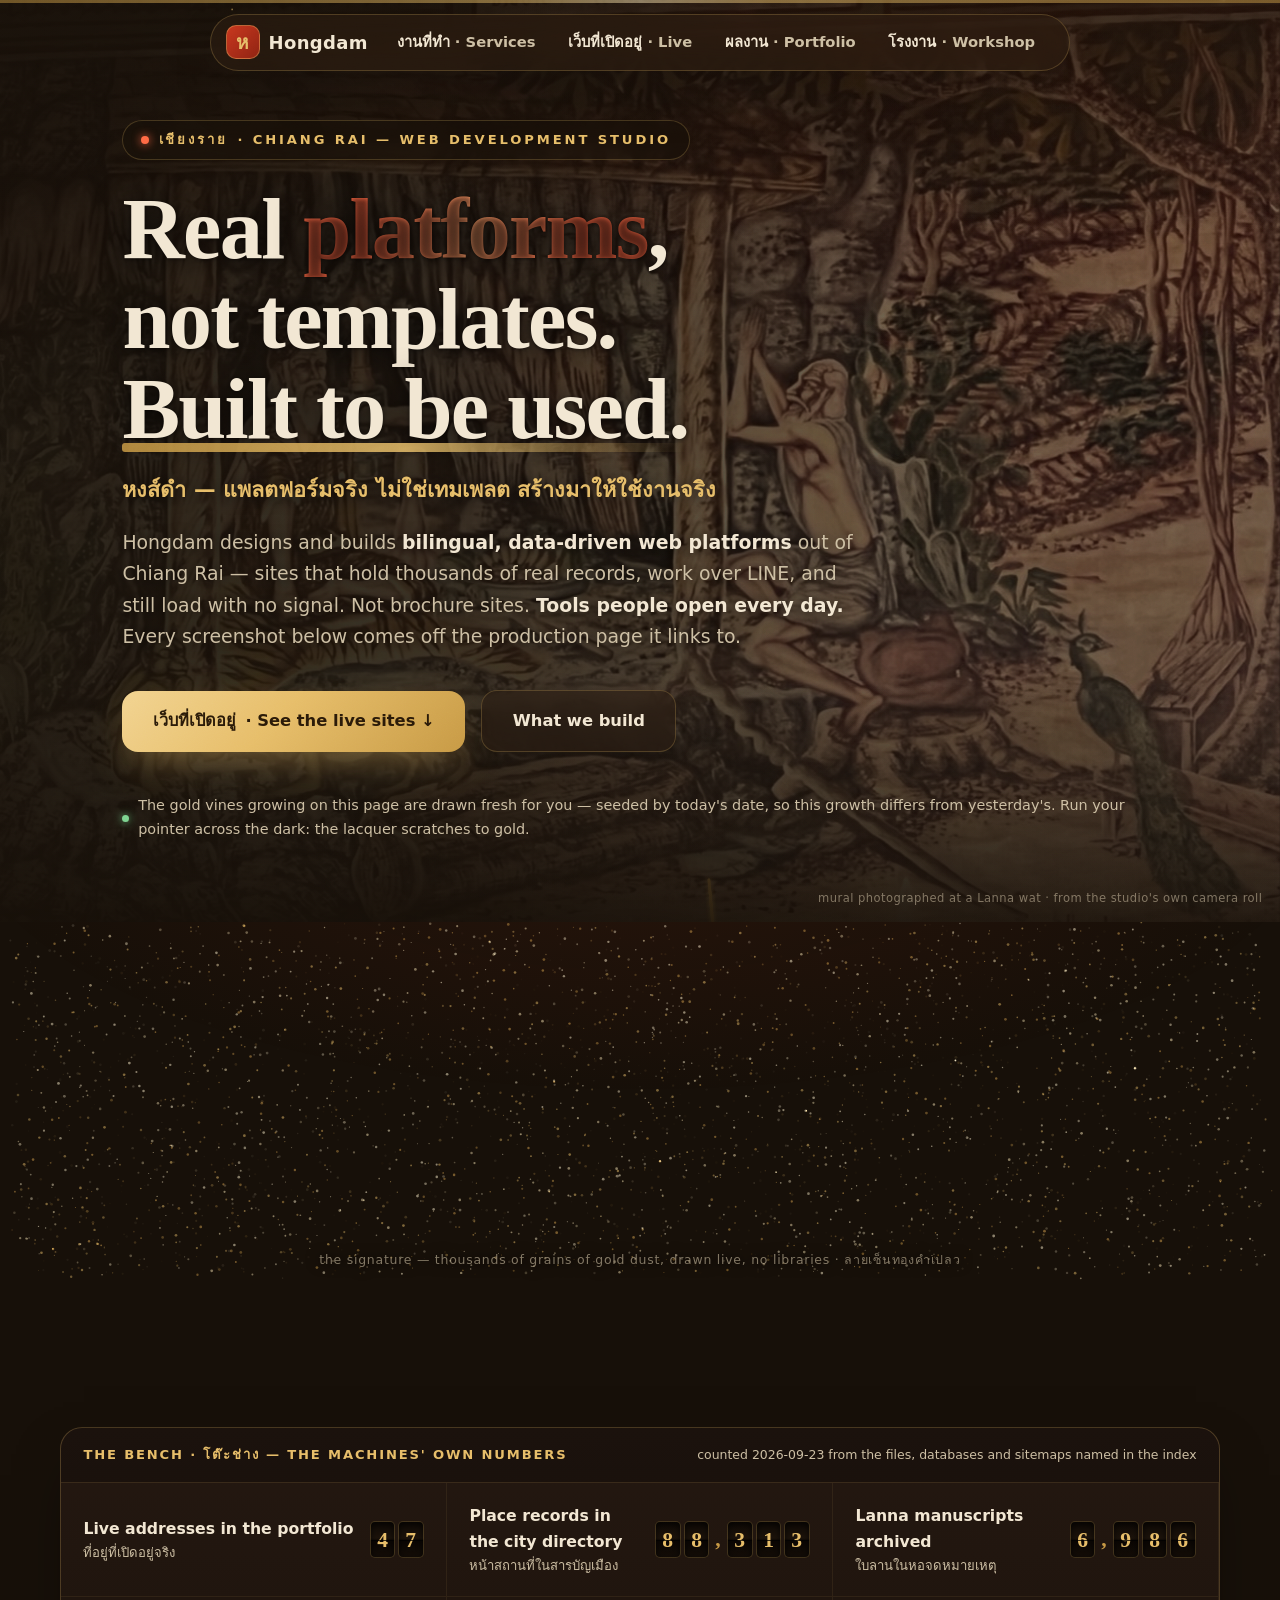
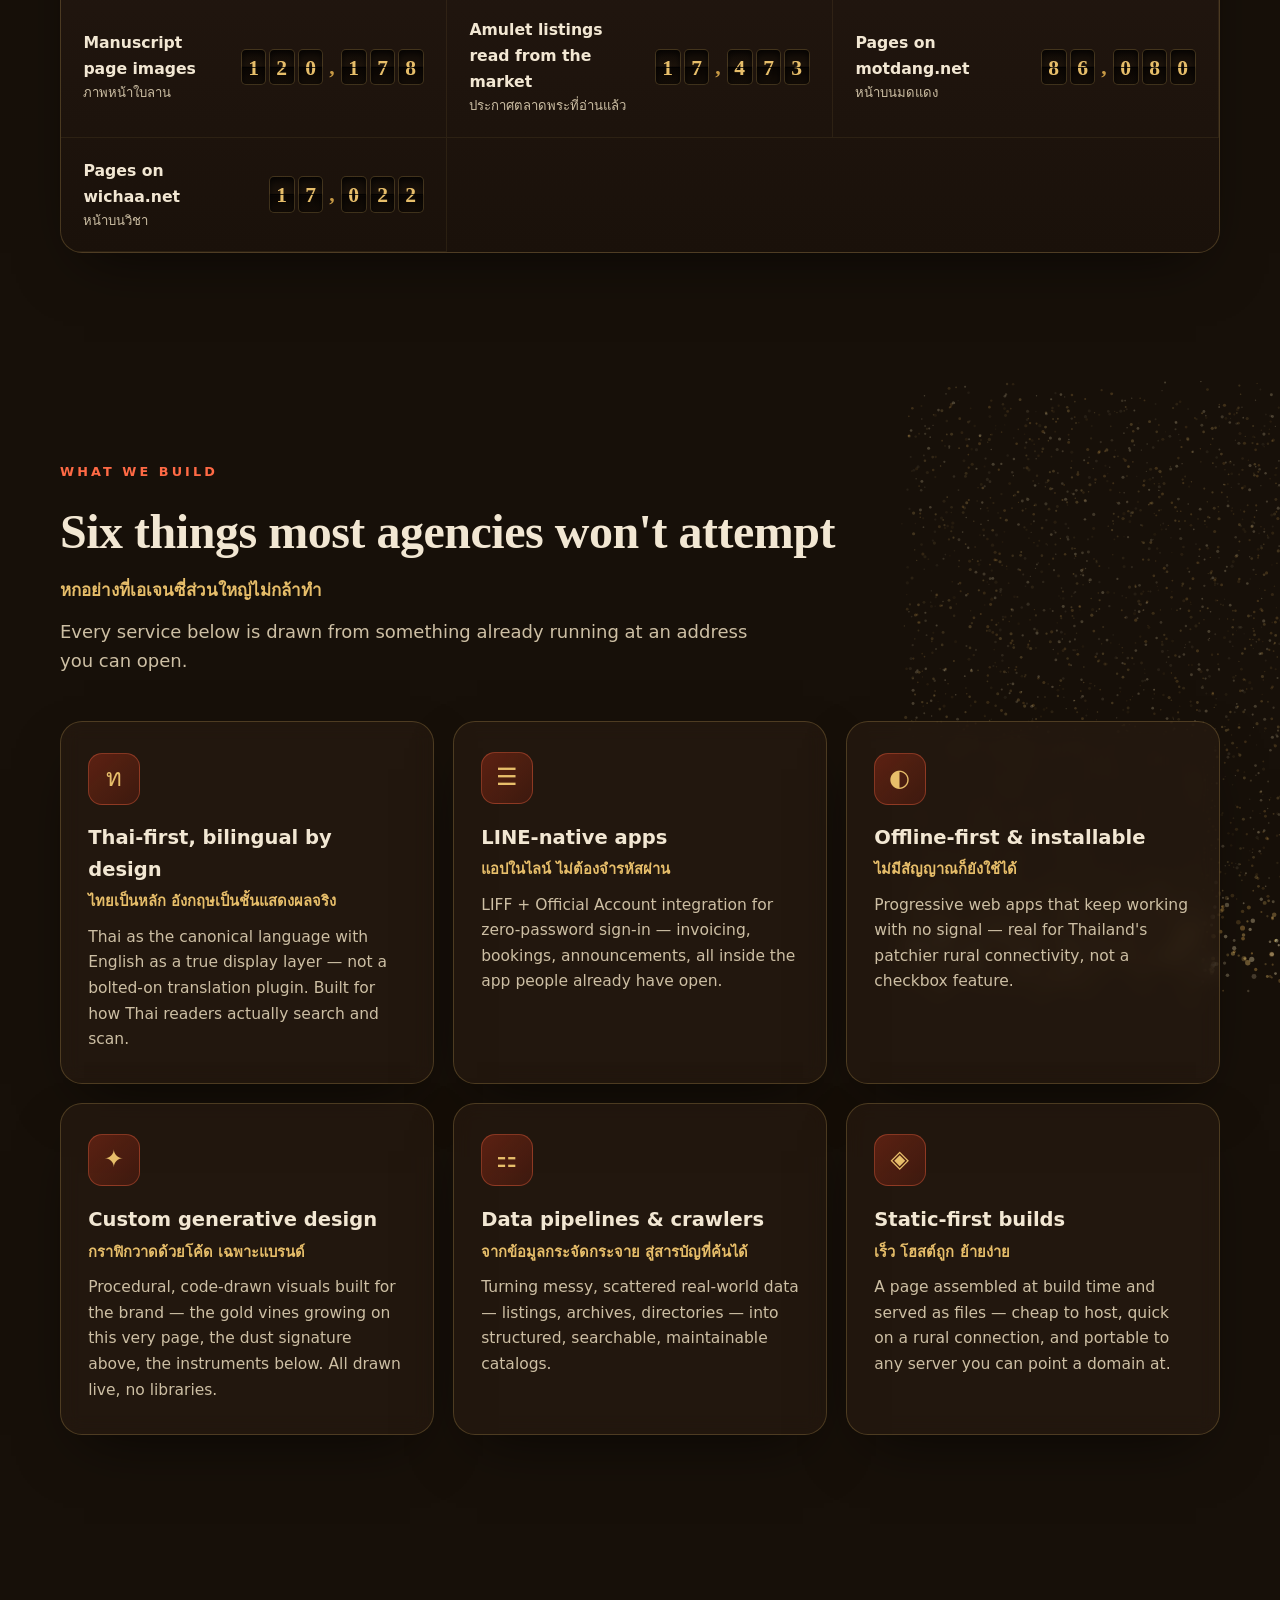
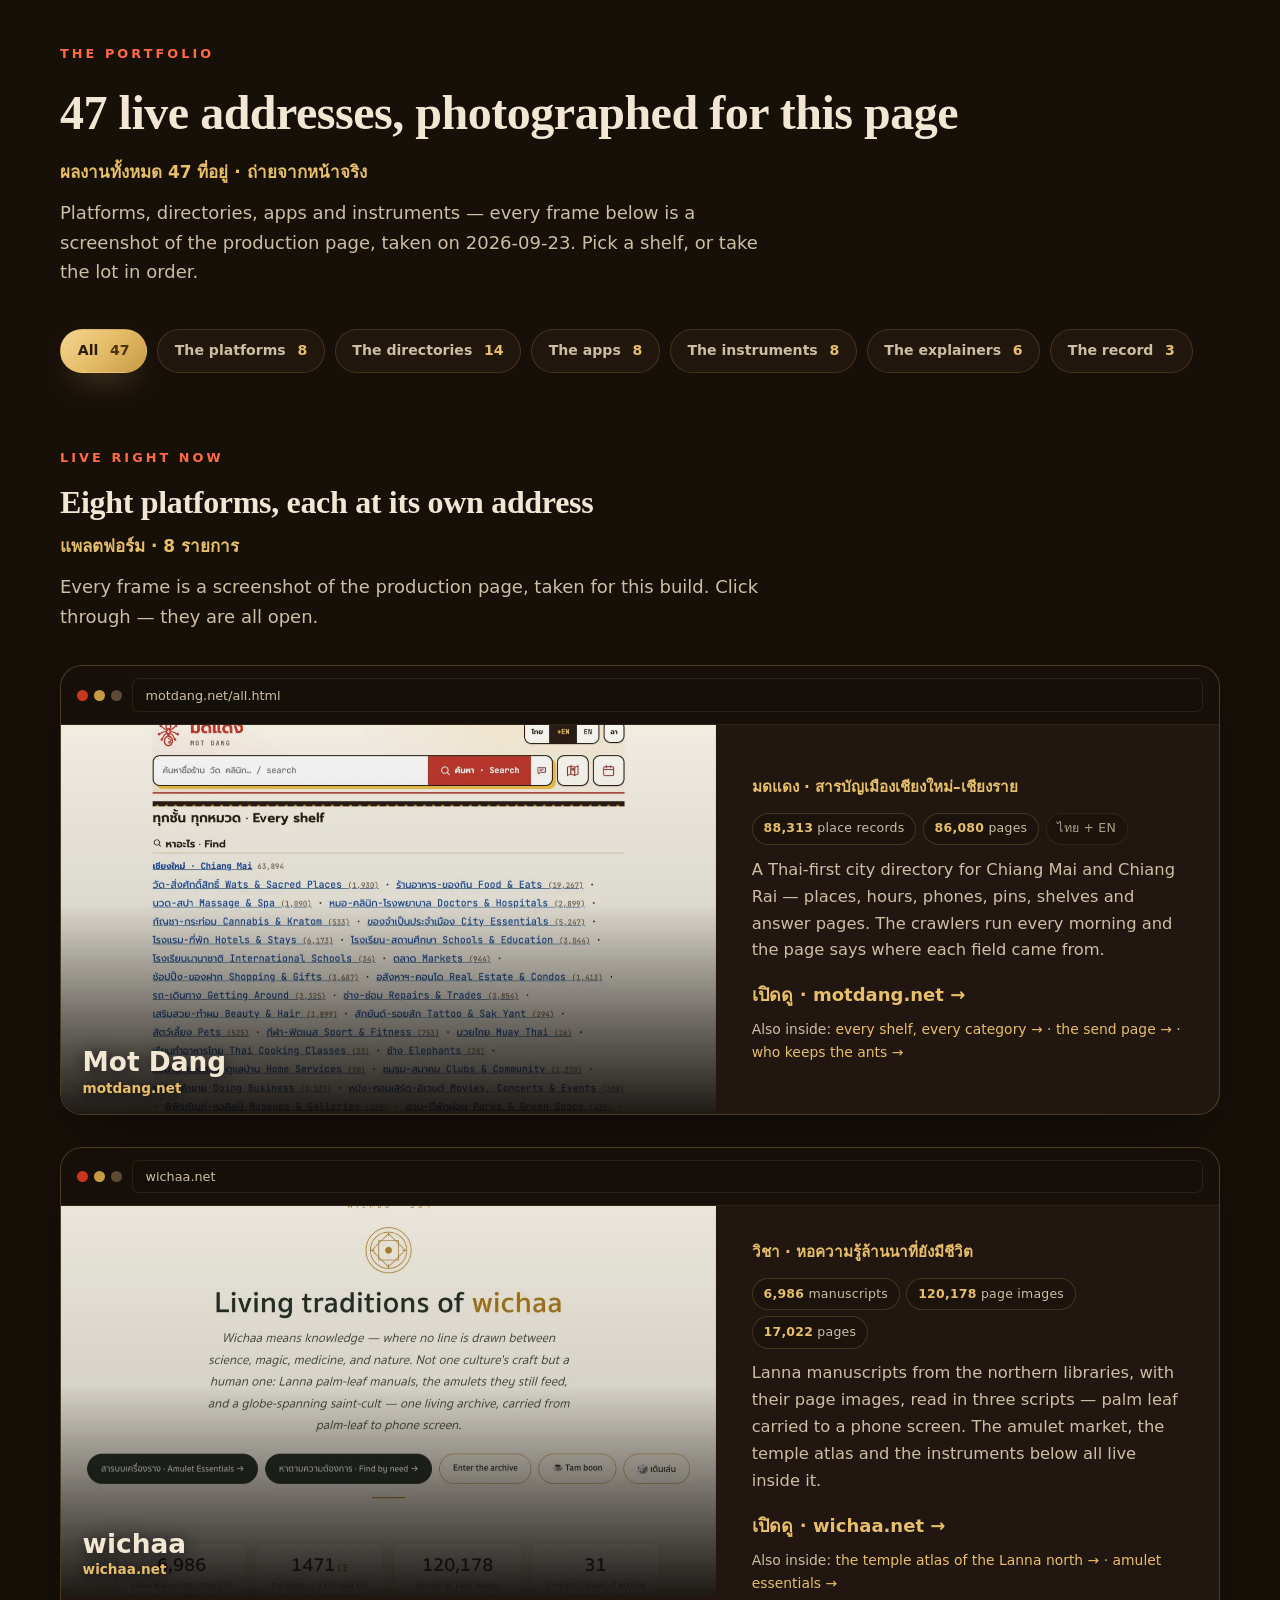
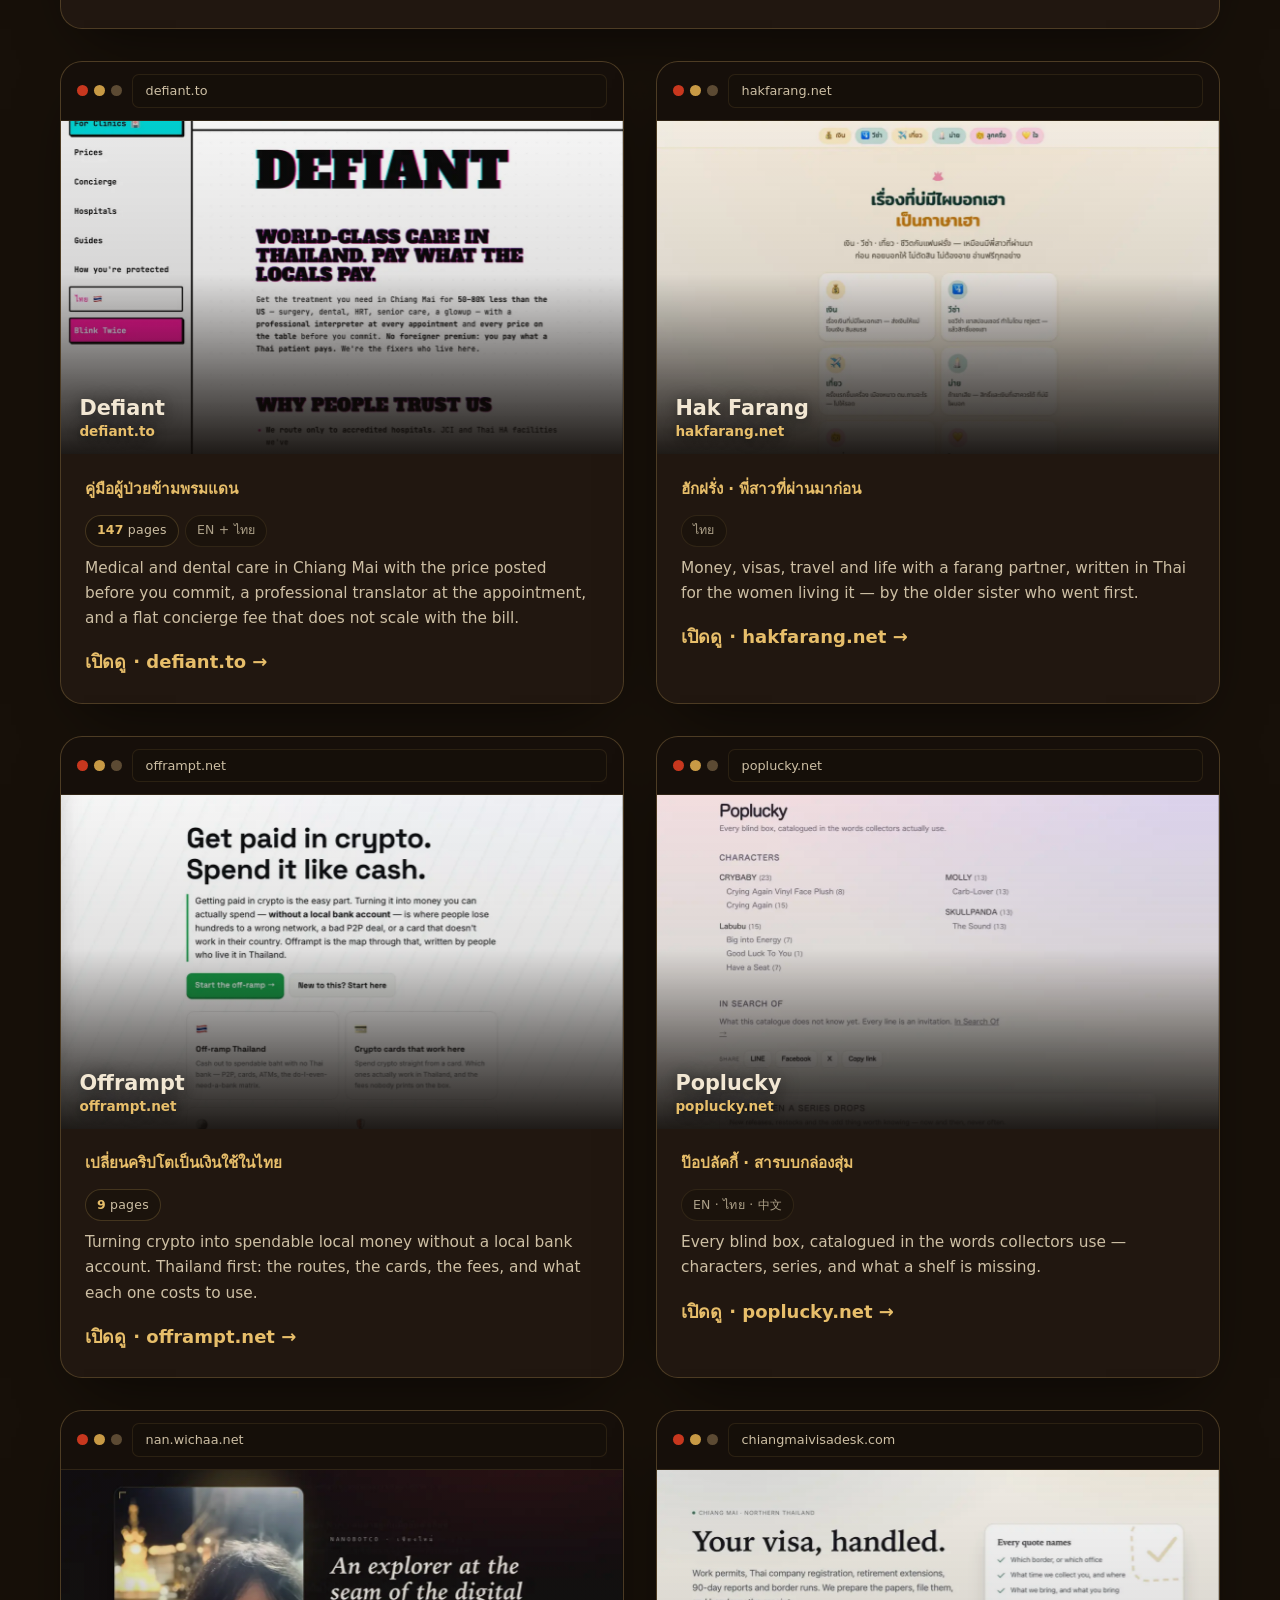
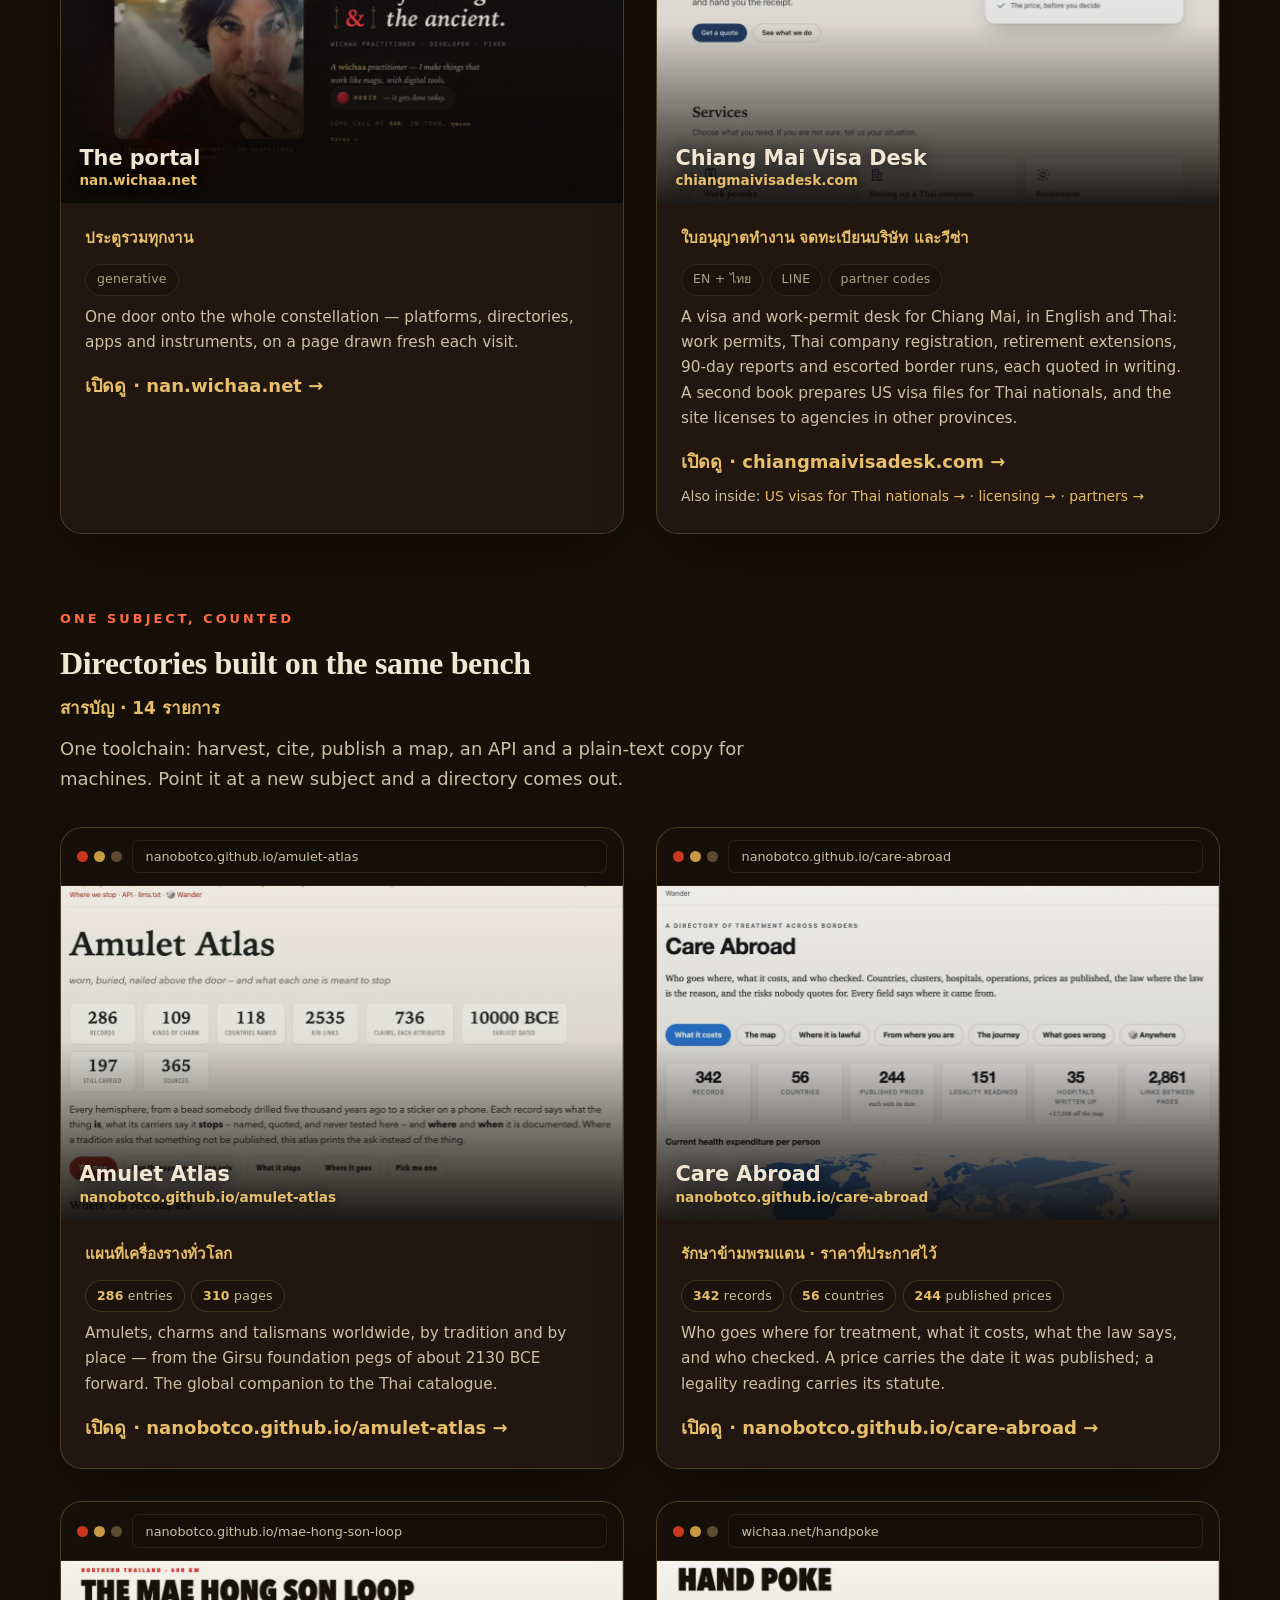
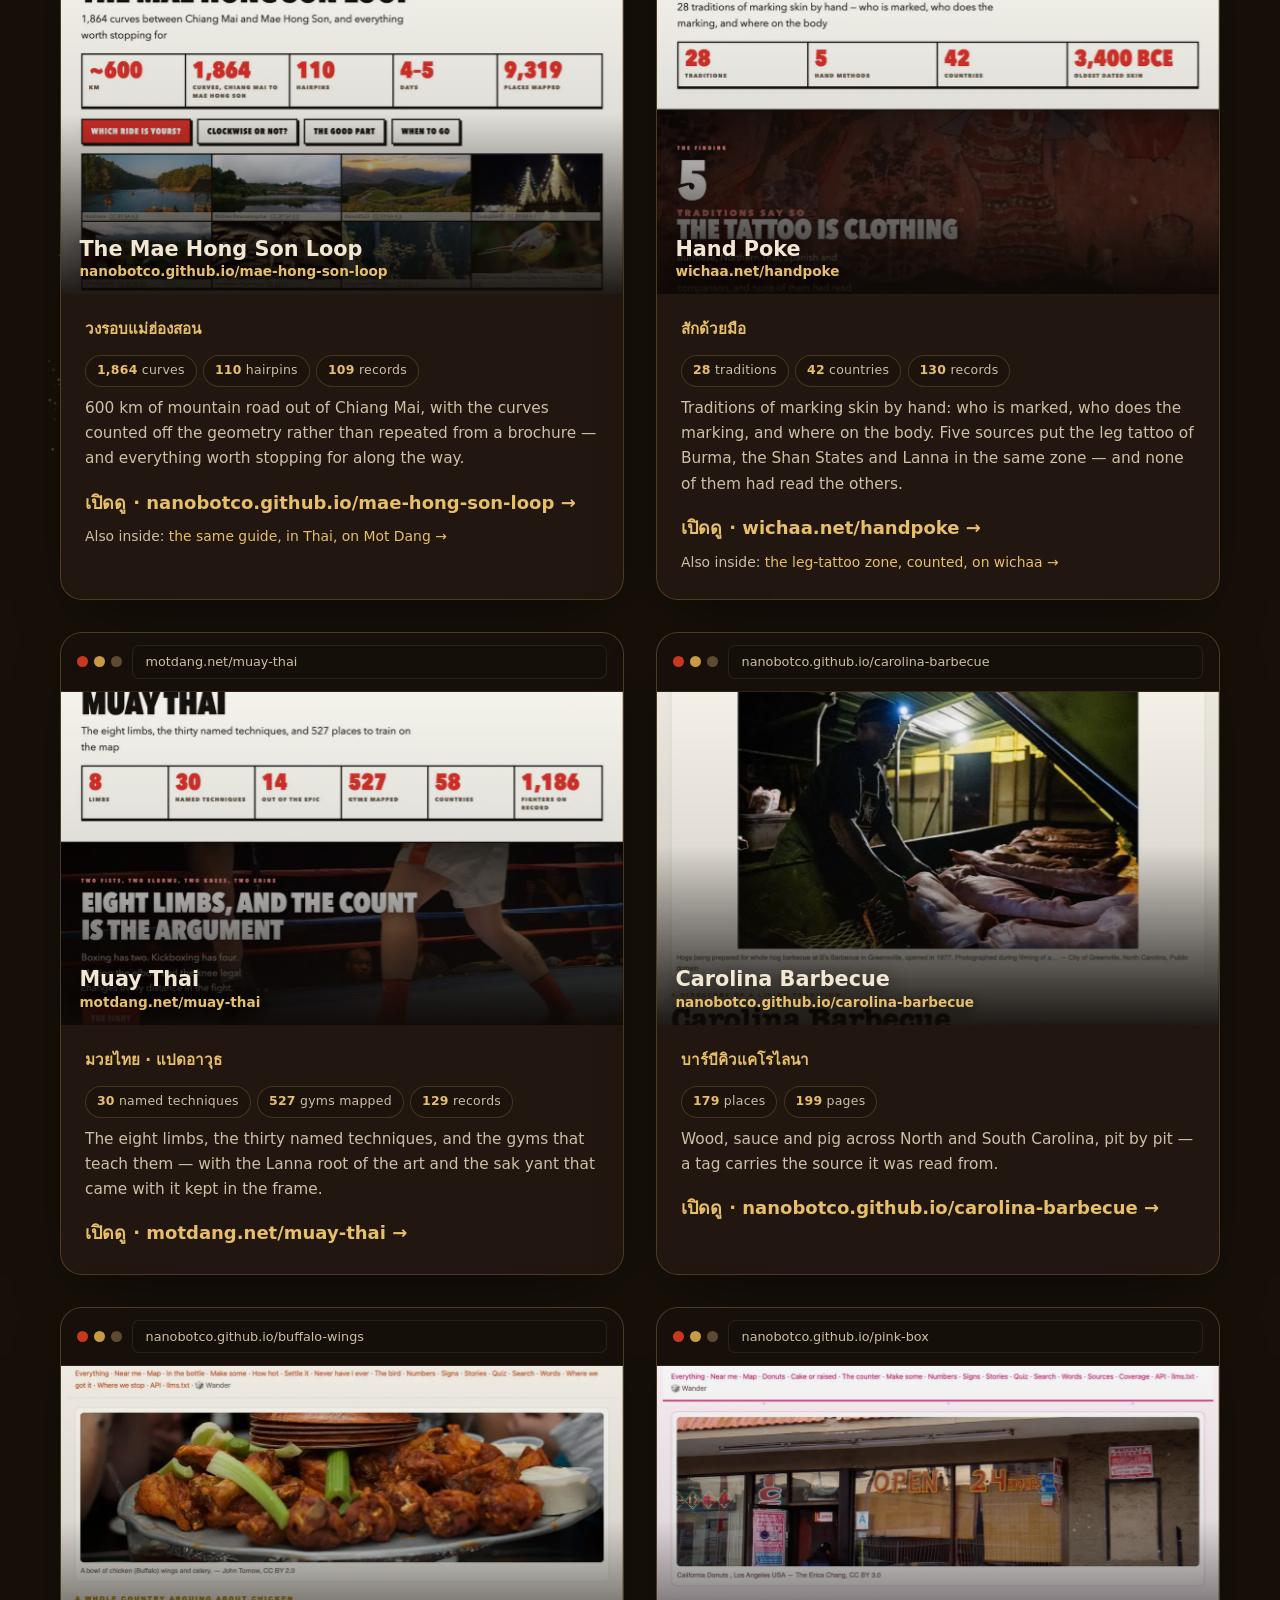
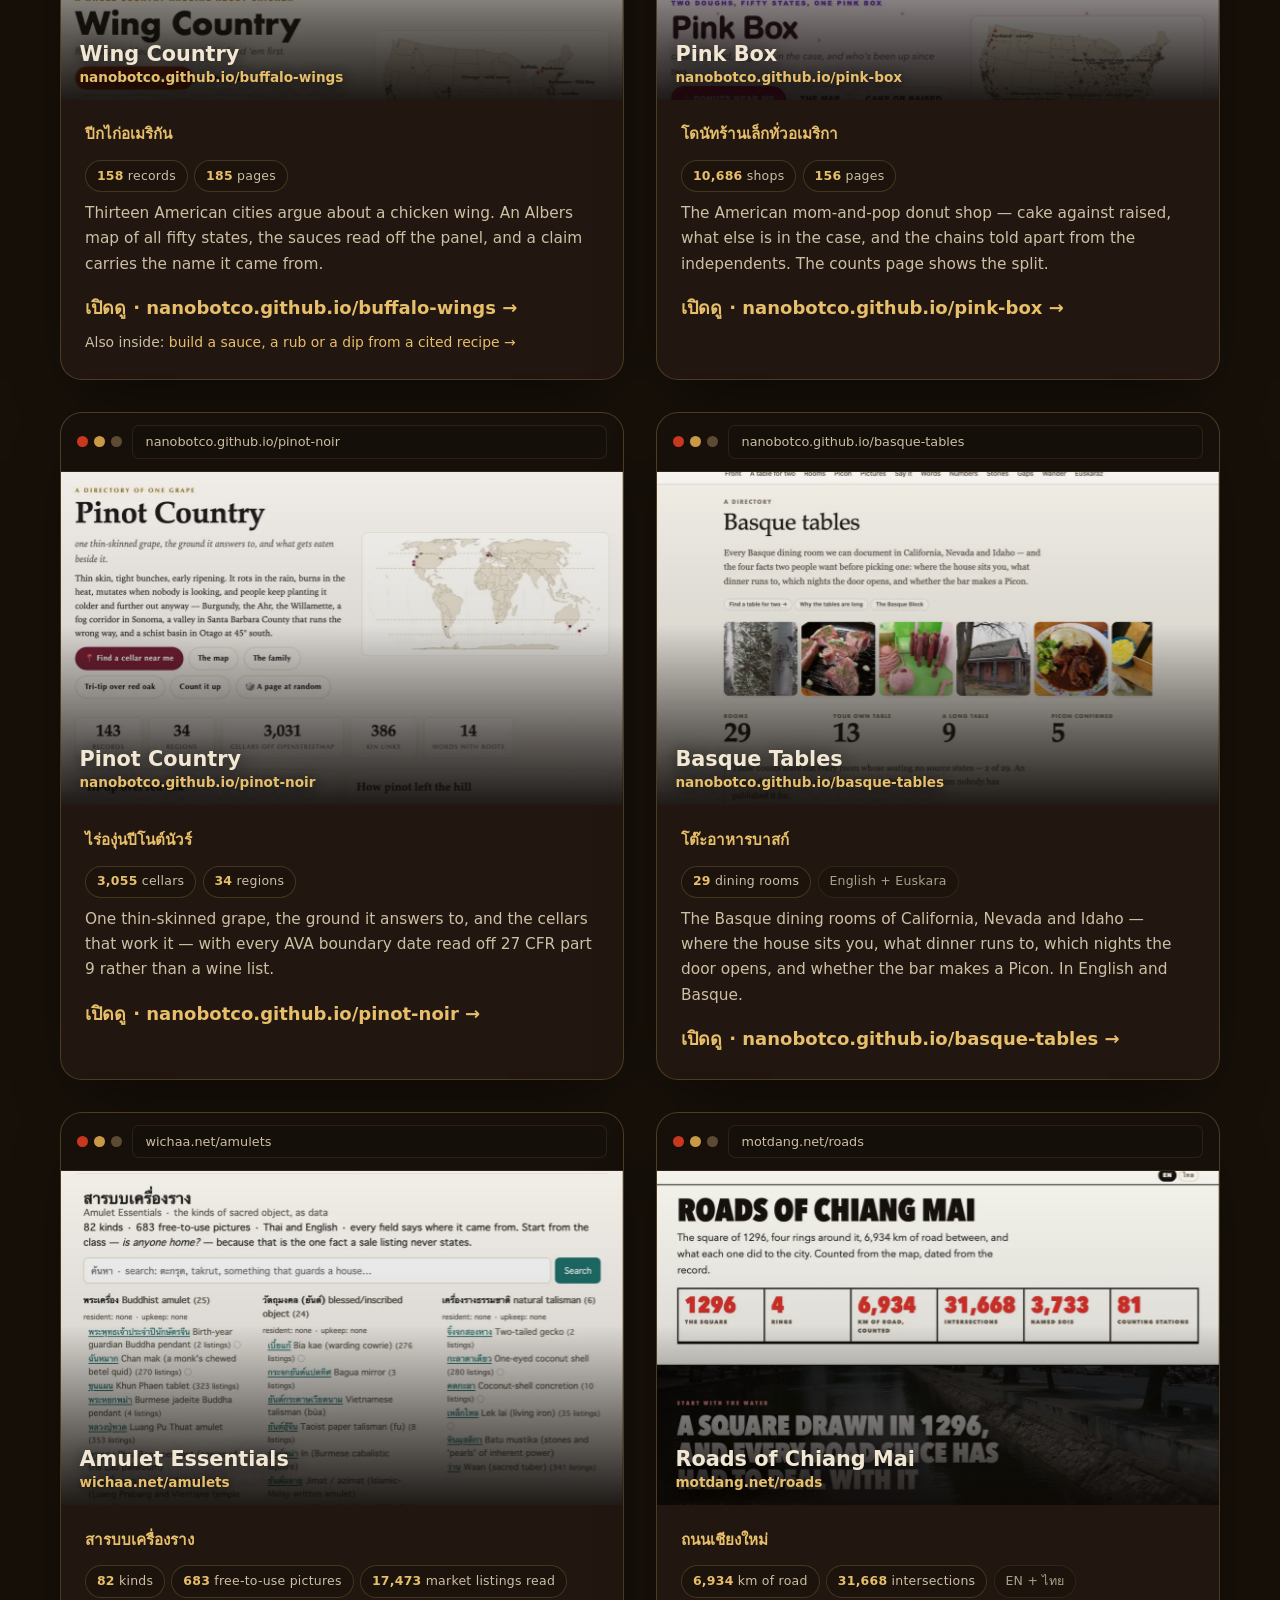
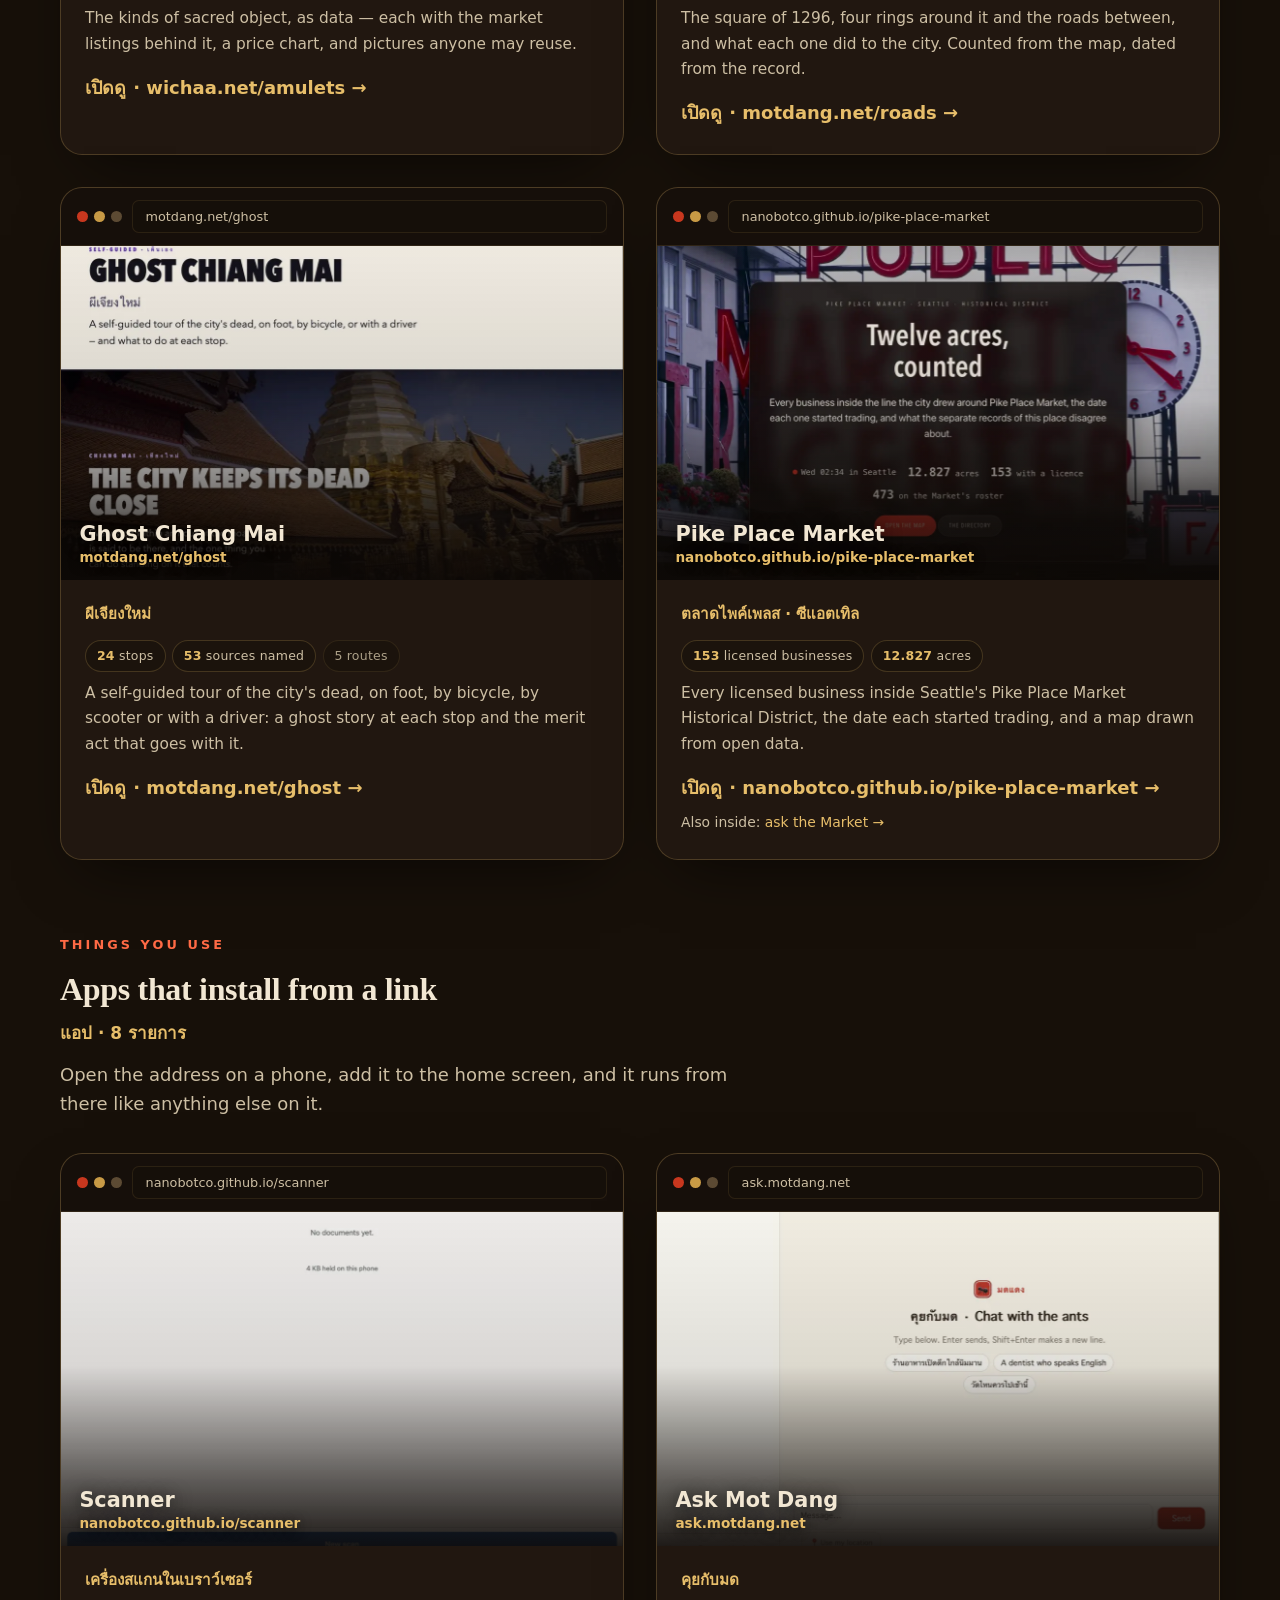
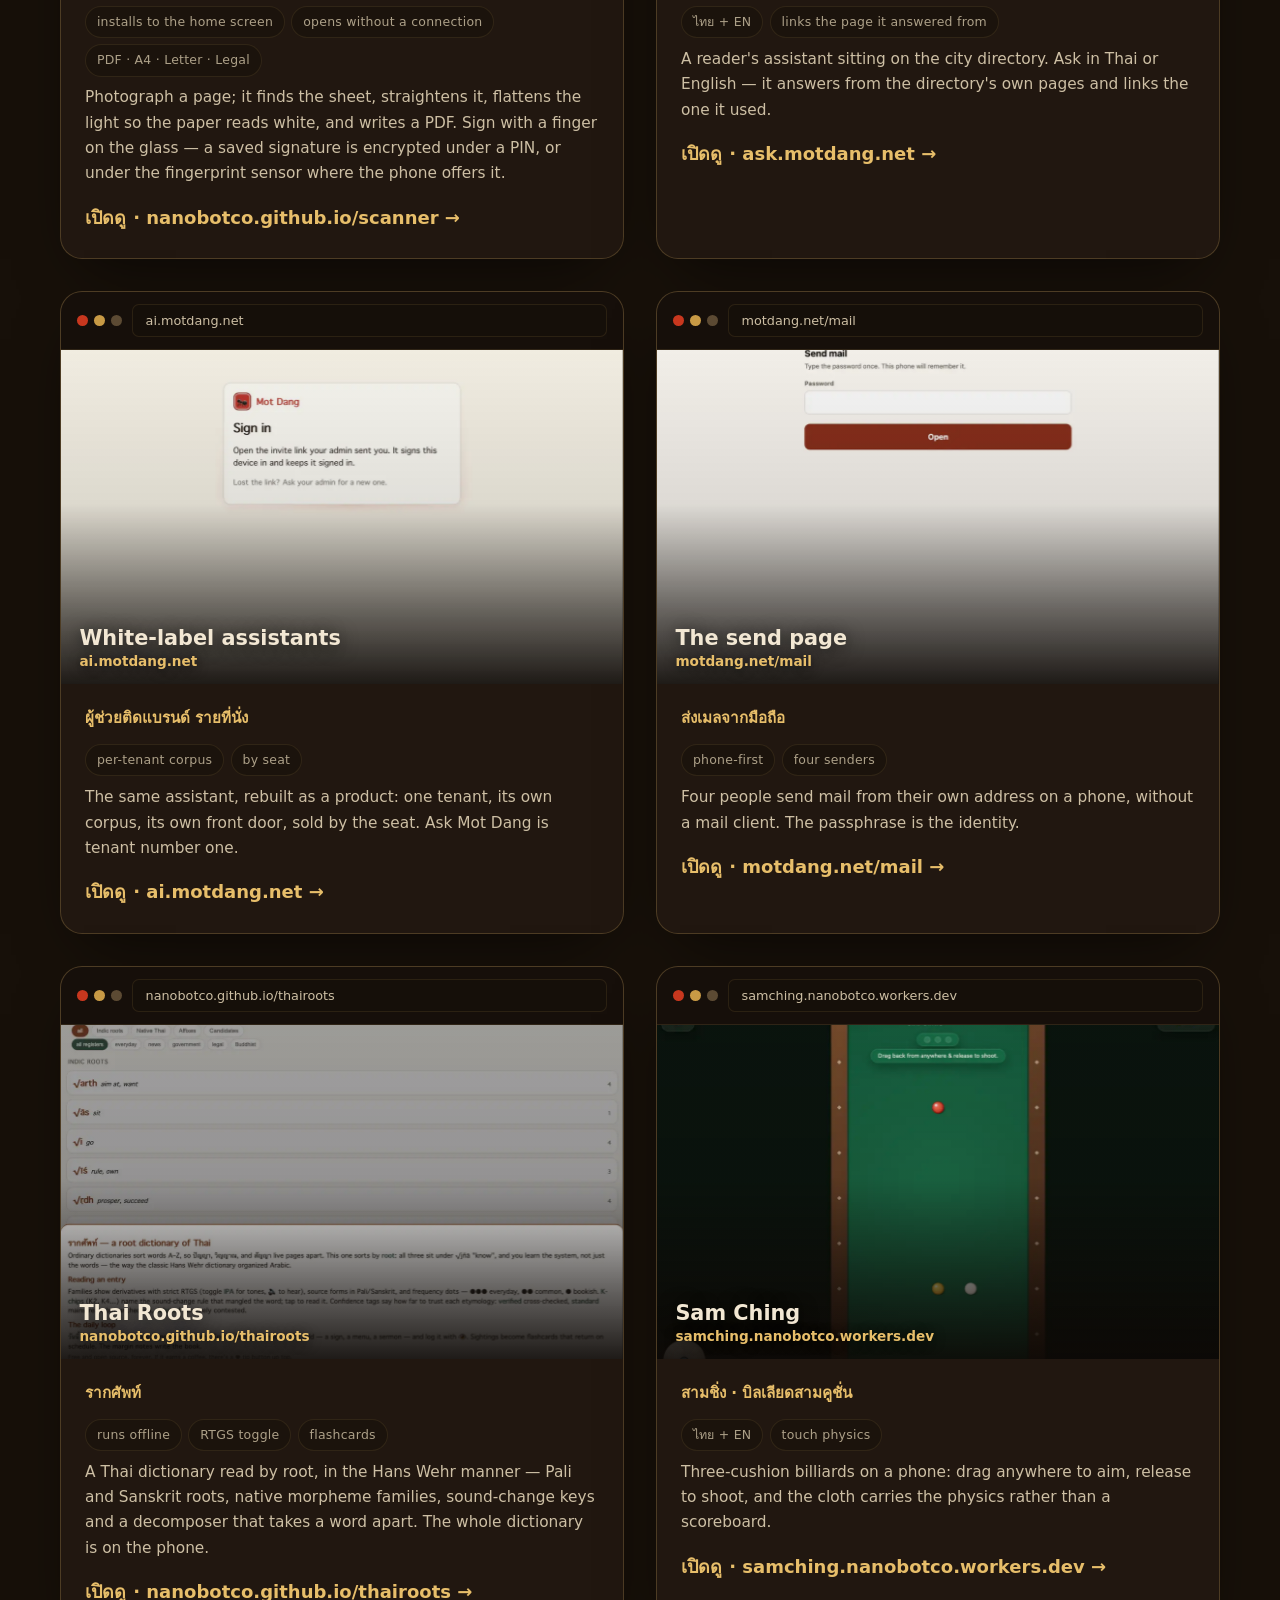
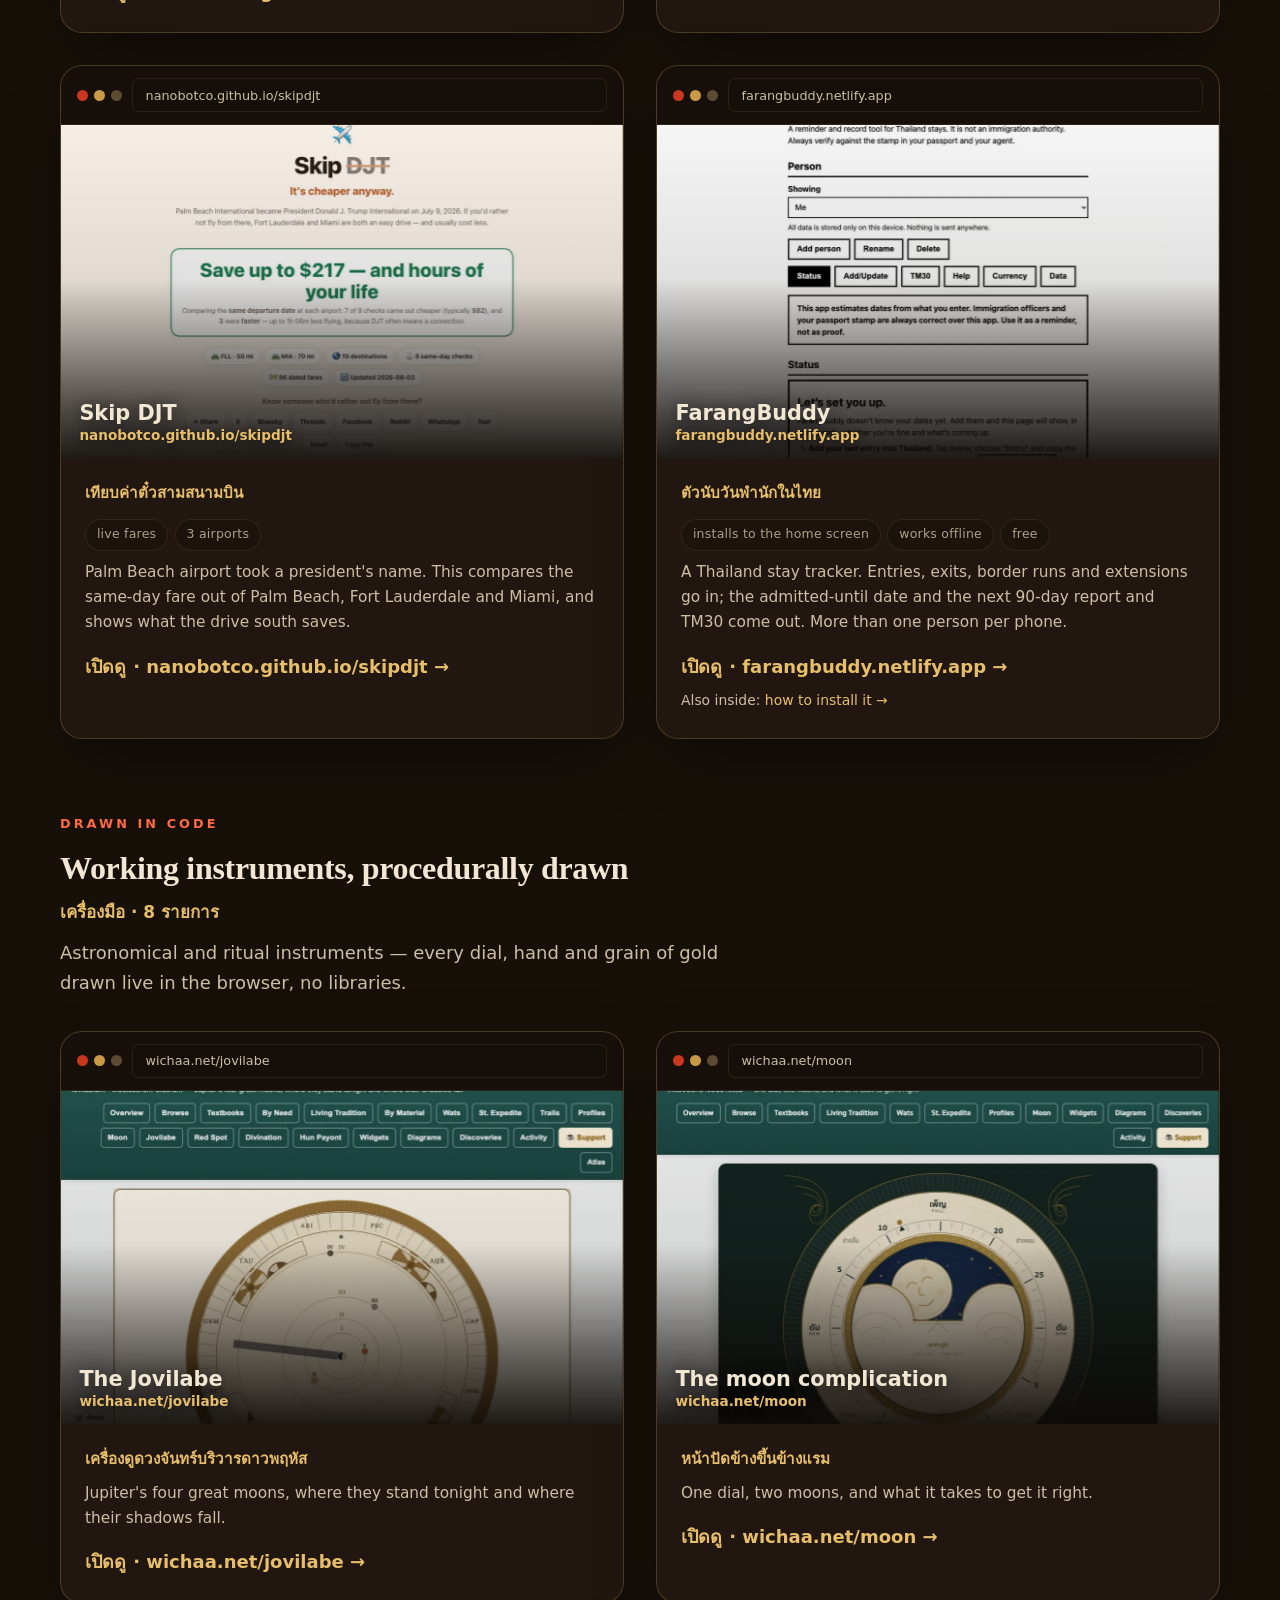
==== docs/index.html @ e0140e08 "Weekly traffic crawler above the footer Co-Authored-By: Claude Opus 5.5 <noreply@anthropic.com>" ====
<!DOCTYPE html>
<html lang="en" class="no-js notranslate" translate="no">
<head>
<meta charset="utf-8">
<meta name="viewport" content="width=device-width, initial-scale=1">
<title>Hongdam หงส์ดำ — เว็บดีไซน์เชียงราย · Web Development, Chiang Rai</title>
<meta name="description" content="Hongdam หงส์ดำ builds bilingual, LINE-native, data-driven web platforms from offices overlooking the Chiang Rai clocktower. สตูดิโอพัฒนาเว็บสองภาษา เชียงราย — แพลตฟอร์มจริง ไม่ใช่เทมเพลต">
<link rel="icon" href="assets/favicon.svg" type="image/svg+xml">
<link rel="canonical" href="https://hongdam.net/">
<meta property="og:title" content="Hongdam หงส์ดำ — Web Development, Chiang Rai">
<meta property="og:description" content="Real platforms, not templates. Bilingual, LINE-native, data-driven — from Hongdam หงส์ดำ, the black swan of Chiang Rai.">
<meta property="og:url" content="https://hongdam.net/">
<meta property="og:type" content="website">
<meta property="og:image" content="https://hongdam.net/assets/card.jpg">
<meta property="og:image:width" content="1200">
<meta property="og:image:height" content="630">
<meta name="twitter:card" content="summary_large_image">
<meta name="theme-color" content="#171009">
<meta name="color-scheme" content="dark">
<style>
/* ============ หงส์ดำ · the black swan · v6 ============
   Lanna lacquerware: lacquer black, vermillion ชาด, gold leaf, cream.
   v6: growing-gold fractal lai kham · scratch-the-lacquer · gold-dust
   signature · split-flap bench · full-bleed mural from Nan's own camera. */
:root{
  --lacquer:#171009;
  --lacquer-2:#211710;
  --lacquer-3:#2c1e13;
  --cream:#f2e7d3;
  --cream-dim:#cdbfa4;
  --gold:#e7be6a;
  --gold-deep:#c89a45;
  --verm:#ff6a45;
  --verm-deep:#c8371e;
  --glass:rgba(44,30,19,.55);
  --glass-edge:rgba(231,190,106,.22);
  --shadow:0 24px 60px -24px rgba(0,0,0,.65);
  --r-lg:22px; --r-md:16px; --r-sm:10px;
  --ease-spring:cubic-bezier(.3,1.1,.4,1);
  --ease-out:cubic-bezier(.22,.61,.36,1);
}
*{margin:0;padding:0;box-sizing:border-box}
html{scroll-behavior:smooth}
@media(prefers-reduced-motion:reduce){html{scroll-behavior:auto}}
body{
  background:var(--lacquer);
  color:var(--cream);
  font-family:"Avenir Next","Segoe UI",system-ui,-apple-system,"Thonburi","Noto Sans Thai",sans-serif;
  font-size:18px;line-height:1.65;
  overflow-x:hidden;
  -webkit-font-smoothing:antialiased;
}
::selection{background:var(--verm-deep);color:var(--cream)}
a{color:var(--gold);text-decoration:none}
a:hover{color:var(--verm)}
:focus-visible{outline:3px solid var(--gold);outline-offset:3px;border-radius:4px}

.gilt{position:fixed;top:0;left:0;right:0;height:3px;z-index:60;
  background:linear-gradient(90deg,var(--gold-deep),var(--gold) 40%,#f6e3b4 50%,var(--gold) 60%,var(--gold-deep));opacity:.5}
.progress{position:fixed;top:0;left:0;height:3px;width:0;z-index:61;
  background:linear-gradient(90deg,var(--verm-deep),var(--verm));box-shadow:0 0 12px rgba(255,106,69,.7)}
#dustfield{position:fixed;inset:0;z-index:45;pointer-events:none}
.grain{position:fixed;inset:0;z-index:55;pointer-events:none;opacity:.05;mix-blend-mode:overlay;
  background-image:url("data:image/svg+xml,%3Csvg xmlns='http://www.w3.org/2000/svg' width='240' height='240'%3E%3Cfilter id='n'%3E%3CfeTurbulence type='fractalNoise' baseFrequency='0.9' numOctaves='2'/%3E%3C/filter%3E%3Crect width='240' height='240' filter='url(%23n)'/%3E%3C/svg%3E")}
.skip{position:absolute;left:-9999px;top:0;background:var(--gold);color:var(--lacquer);
  padding:.7em 1.2em;z-index:100;font-weight:700;border-radius:0 0 var(--r-sm) 0}
.skip:focus{left:0}

/* ============ nav ============ */
nav{
  position:fixed;top:14px;left:50%;transform:translateX(-50%);z-index:50;
  display:flex;align-items:center;gap:.35rem;
  padding:.5rem .75rem;border-radius:999px;
  background:var(--glass);border:1px solid var(--glass-edge);
  backdrop-filter:blur(14px) saturate(1.3);-webkit-backdrop-filter:blur(14px) saturate(1.3);
  box-shadow:var(--shadow);
  max-width:min(94vw,860px);white-space:nowrap;overflow-x:auto;scrollbar-width:none}
nav::-webkit-scrollbar{display:none}
.nav-mark{display:flex;align-items:center;gap:.55rem;padding:.15rem .6rem .15rem .2rem;font-weight:800;letter-spacing:.02em}
.nav-mark .seal{width:34px;height:34px;border-radius:10px;flex:none;
  background:linear-gradient(135deg,var(--verm-deep),#8f2312);
  display:grid;place-items:center;color:var(--gold);font-size:19px;
  border:1px solid rgba(231,190,106,.4)}
nav a.link{padding:.45rem .85rem;border-radius:999px;color:var(--cream-dim);font-size:.92rem;font-weight:600;
  transition:color .35s,background .35s}
nav a.link:hover{color:var(--gold);background:rgba(231,190,106,.08)}
nav a.link b{color:var(--cream);font-weight:600}

/* ============ hero ============ */
.hero{position:relative;min-height:100svh;display:grid;place-items:center;
  background:linear-gradient(175deg,#1c120a 0%,var(--lacquer) 60%,var(--lacquer) 100%)}
.hero-photo{position:absolute;inset:0;z-index:0;pointer-events:none;overflow:hidden}
.hero-photo img{position:absolute;left:0;top:-12%;width:100%;height:124%;
  object-fit:cover;object-position:50% 72%;
  opacity:.62;filter:sepia(.3) saturate(1.12) brightness(.72) contrast(1.06);will-change:transform}
/* two independent scrims — tune each without touching the other */
.scrim{position:absolute;inset:0;pointer-events:none;z-index:2}
.scrim-frame{background:            /* edges only: settles the composition, leaves the mural open */
    linear-gradient(0deg,rgba(23,16,9,.86) 0%,transparent 26%,transparent 74%,rgba(23,16,9,.68) 100%),
    radial-gradient(120% 90% at 85% -10%,rgba(200,55,30,.16),transparent 55%)}
.scrim-text{background:             /* readability wash under the text column, fades off to the right */
    linear-gradient(90deg,rgba(23,16,9,.84) 0%,rgba(23,16,9,.62) 38%,rgba(23,16,9,.16) 68%,rgba(23,16,9,.06) 100%)}
@media(max-width:720px){
  .scrim-text{background:linear-gradient(90deg,rgba(23,16,9,.86) 0%,rgba(23,16,9,.6) 100%)}
}
#laikham{position:absolute;inset:0;pointer-events:none;z-index:1}
  /* z1: under the scrims — the vines never outshine the words */
#scratch{position:absolute;left:0;top:0;width:100%;pointer-events:none;
  height:calc(100% + clamp(230px,46vw,360px));   /* overhangs the seam into the signature */
  z-index:3;mix-blend-mode:screen}
.hero-inner{position:relative;z-index:4;max-width:1080px;padding:7.5rem 1.4rem 5rem;text-align:left;width:100%}
.kicker{display:inline-flex;align-items:center;gap:.6rem;
  font-size:.82rem;font-weight:700;letter-spacing:.22em;text-transform:uppercase;color:var(--gold);
  border:1px solid var(--glass-edge);border-radius:999px;padding:.5rem 1.1rem;
  background:rgba(23,16,9,.55);backdrop-filter:blur(8px)}
.kicker .dot{width:8px;height:8px;border-radius:50%;background:var(--verm);
  box-shadow:0 0 10px var(--verm);animation:pulse 4.2s infinite}
@keyframes pulse{50%{opacity:.35}}
h1{font-size:clamp(2.6rem,7.2vw,5.4rem);line-height:1.04;font-weight:800;letter-spacing:-.02em;
  margin:1.6rem 0 0;font-family:Georgia,"Times New Roman","Thonburi","Noto Serif Thai",serif;
  text-shadow:0 2px 30px rgba(0,0,0,.8),0 1px 4px rgba(0,0,0,.5)}
h1 .verm{color:transparent;background:linear-gradient(100deg,var(--verm) 20%,#ffa06a 50%,var(--verm) 80%);
  -webkit-background-clip:text;background-clip:text}
h1 .goldline{position:relative;white-space:nowrap}
h1 .goldline::after{content:"";position:absolute;left:0;right:0;bottom:.06em;height:.1em;
  background:linear-gradient(90deg,var(--gold-deep),var(--gold),transparent);border-radius:3px;opacity:.85}
.hero-th{margin-top:1.1rem;font-size:clamp(1.05rem,2.2vw,1.35rem);color:var(--gold);font-weight:600;
  text-shadow:0 1px 16px rgba(0,0,0,.8)}
.hero-sub{margin-top:1.2rem;max-width:46rem;font-size:clamp(1rem,1.6vw,1.18rem);color:var(--cream-dim);
  text-shadow:0 1px 14px rgba(0,0,0,.75)}
.hero-sub b{color:var(--cream);font-weight:600}
.cta-row{display:flex;flex-wrap:wrap;gap:1rem;margin-top:2.4rem;align-items:center}
.btn{position:relative;display:inline-flex;align-items:center;gap:.6rem;
  padding:1.05rem 1.9rem;border-radius:16px;font-weight:800;font-size:1.02rem;
  transition:transform .38s var(--ease-spring),box-shadow .45s;cursor:pointer;border:0}
.btn:active{transform:scale(.965)!important}
.btn-gold{background:linear-gradient(135deg,#f2d491,var(--gold) 45%,var(--gold-deep));color:#2a1a08;
  box-shadow:0 14px 40px -12px rgba(231,190,106,.55)}
.btn-gold:hover{color:#1c1005;box-shadow:0 18px 50px -12px rgba(231,190,106,.75)}
.btn-glass{background:var(--glass);border:1px solid var(--glass-edge);color:var(--cream);
  backdrop-filter:blur(10px)}
.btn-glass:hover{color:var(--gold);border-color:rgba(231,190,106,.5)}
.hero-note{margin-top:2.6rem;font-size:.9rem;color:var(--cream-dim);display:flex;align-items:center;gap:.55rem}
.hero-note .dot{width:7px;height:7px;border-radius:50%;background:#7ed491;box-shadow:0 0 8px #7ed491;flex:none}
.hero-credit{position:absolute;right:1.1rem;bottom:.85rem;z-index:4;font-size:.72rem;color:rgba(205,191,164,.55);
  letter-spacing:.04em}

/* ============ signature — gold dust ============ */
.sig{position:relative;padding:0;background:
  radial-gradient(90% 130% at 50% -30%,rgba(200,55,30,.10),transparent 60%)}
  /* no borders, no tone step — the page is one continuous surface */
.sig-stage{position:relative;height:min(46vw,360px);min-height:230px}
#dust{position:absolute;inset:0;width:100%;height:100%}
.sig-fallback{position:absolute;inset:0;display:grid;place-items:center;margin:0;
  font-family:Georgia,"Thonburi","Noto Serif Thai",serif;font-weight:800;
  font-size:clamp(3rem,10vw,7rem);letter-spacing:.02em;
  color:transparent;background:linear-gradient(160deg,#f6e3b4,var(--gold) 45%,var(--gold-deep));
  -webkit-background-clip:text;background-clip:text}
html.js-dust .sig-fallback{visibility:hidden}
.sig-cap{position:absolute;left:0;right:0;bottom:.7rem;text-align:center;font-size:.78rem;
  color:rgba(205,191,164,.6);letter-spacing:.06em;
  text-shadow:0 1px 6px rgba(23,16,9,.9),0 0 14px rgba(23,16,9,.7)}

/* ============ sections ============ */
section{position:relative;padding:6.5rem 1.4rem}
.wrap{max-width:1160px;margin:0 auto}
.sec-kick{font-size:.8rem;font-weight:800;letter-spacing:.24em;text-transform:uppercase;color:var(--verm)}
h2{font-size:clamp(1.9rem,4.4vw,3rem);font-weight:800;letter-spacing:-.01em;margin:.6rem 0 .4rem;
  font-family:Georgia,"Times New Roman","Thonburi","Noto Serif Thai",serif}
.sec-th{color:var(--gold);font-weight:600;font-size:1.06rem}
.sec-sub{color:var(--cream-dim);max-width:44rem;margin-top:.7rem}
.khomut{text-align:center;color:var(--gold-deep);font-size:1.5rem;opacity:.6;padding:1rem 0;user-select:none}

/* ============ unalome dividers — the khomut, risen ============ */
.unalome{position:absolute;width:min(44vw,430px);height:min(78vh,640px);z-index:0;
  pointer-events:none;user-select:none;opacity:.55;will-change:transform}
.unalome canvas{position:absolute;inset:0;width:100%;height:100%}
section>.wrap{position:relative;z-index:1}   /* content always rides above the decorations */
.unalome .static-glyph{position:absolute;inset:0;display:grid;place-items:center;margin:0;
  color:var(--gold-deep);opacity:.5;font-size:clamp(7rem,30vh,15rem);
  transform:rotate(-90deg);line-height:1}

/* ============ the bench — split-flap telemetry ============ */
.bench{margin-top:2.6rem;border-radius:var(--r-lg);overflow:hidden;
  border:1px solid var(--glass-edge);box-shadow:var(--shadow);
  background:linear-gradient(180deg,#241811,#1a110a)}
.bench-head{display:flex;justify-content:space-between;align-items:center;flex-wrap:wrap;gap:.5rem;
  padding:1rem 1.4rem;border-bottom:1px solid rgba(231,190,106,.15);background:rgba(0,0,0,.25)}
.bench-head .t{font-weight:800;letter-spacing:.14em;text-transform:uppercase;font-size:.82rem;color:var(--gold)}
.bench-head .d{font-size:.78rem;color:var(--cream-dim)}
.bench-rows{display:grid;grid-template-columns:repeat(auto-fit,minmax(min(340px,100%),1fr))}
.brow{display:flex;align-items:center;justify-content:space-between;gap:1rem;transition:background .5s;
  padding:1.25rem 1.4rem;border-bottom:1px solid rgba(231,190,106,.08);border-right:1px solid rgba(231,190,106,.08)}
.brow .lbl{min-width:0}
.brow .lbl b{display:block;color:var(--cream);font-size:.98rem;font-weight:700}
.brow .lbl span{display:block;color:var(--cream-dim);font-size:.82rem}
.brow:hover{background:rgba(231,190,106,.045)}
.flap{display:flex;gap:3px}
.cell{position:relative;width:1.18em;height:1.7em;border-radius:5px;overflow:hidden;flex:none;
  background:linear-gradient(180deg,#0e0905 0%,#1c130b 46%,#0a0603 54%,#140d07 100%);
  border:1px solid rgba(231,190,106,.22);
  font-family:Georgia,serif;font-weight:700;font-size:1.35rem;color:var(--gold);
  box-shadow:inset 0 2px 6px rgba(0,0,0,.7)}
.cell::after{content:"";position:absolute;left:0;right:0;top:50%;height:1px;background:rgba(0,0,0,.75)}
.cell .reel{position:absolute;left:0;right:0;top:0;text-align:center;line-height:1.7em;
  transition:transform .95s cubic-bezier(.25,1.04,.35,1);will-change:transform}
.cell .reel i{display:block;font-style:normal;height:1.7em}
.cell.sep{width:.55em;background:none;border:0;box-shadow:none;color:var(--gold-deep)}
.cell.sep::after{display:none}
.cell.sep .reel{transition:none}

/* service cards */
.grid6{display:grid;grid-template-columns:repeat(auto-fit,minmax(300px,1fr));gap:1.2rem;margin-top:2.8rem}
.card{position:relative;overflow:hidden;padding:1.9rem 1.7rem;border-radius:var(--r-lg);
  background:var(--glass);border:1px solid var(--glass-edge);backdrop-filter:blur(10px);
  box-shadow:var(--shadow);transition:transform .5s var(--ease-out),border-color .5s}
.card:hover{transform:translateY(-5px);border-color:rgba(231,190,106,.45)}
.card::before{content:"";position:absolute;top:0;left:-80%;width:60%;height:100%;
  background:linear-gradient(100deg,transparent,rgba(231,190,106,.13),transparent);
  transform:skewX(-18deg);transition:left 1.1s var(--ease-out);pointer-events:none}
.card:hover::before{left:120%}
.card .glyph{width:52px;height:52px;border-radius:14px;display:grid;place-items:center;font-size:1.5rem;
  background:linear-gradient(135deg,rgba(200,55,30,.35),rgba(143,35,18,.25));
  border:1px solid rgba(255,106,69,.35);color:var(--gold);margin-bottom:1.1rem}
.card h3{font-size:1.22rem;font-weight:700;margin-bottom:.2rem}
.card .th{color:var(--gold);font-size:.92rem;font-weight:600;margin-bottom:.7rem}
.card p{color:var(--cream-dim);font-size:.97rem}

/* showcase frames */
.works{display:grid;grid-template-columns:repeat(auto-fit,minmax(min(480px,100%),1fr));gap:2rem;margin-top:3rem}
.work{border-radius:var(--r-lg);overflow:hidden;background:var(--lacquer-2);
  border:1px solid var(--glass-edge);box-shadow:var(--shadow);
  transition:transform .55s var(--ease-out),border-color .55s}
.work:hover{transform:translateY(-6px);border-color:rgba(231,190,106,.5)}
.chrome{display:flex;align-items:center;gap:.6rem;padding:.75rem 1rem;background:rgba(0,0,0,.35);
  border-bottom:1px solid rgba(231,190,106,.12)}
.chrome .dots{display:flex;gap:.38rem}
.chrome .dots i{width:11px;height:11px;border-radius:50%;background:#5c4a33}
.chrome .dots i:first-child{background:var(--verm-deep)}
.chrome .dots i:nth-child(2){background:var(--gold-deep)}
.chrome .url{flex:1;font-size:.8rem;color:var(--cream-dim);background:rgba(23,16,9,.6);
  border-radius:7px;padding:.32rem .8rem;overflow:hidden;text-overflow:ellipsis;white-space:nowrap;
  border:1px solid rgba(231,190,106,.1)}
/* ---- linked images
   A picture that leads somewhere is built in four layers, bottom to top: the screenshot
   as a background; a scrim, heaviest where the words sit; a spacer, which gives the box
   its height because a background has none of its own; and the text over both. The whole
   box is the link. The drift moves the background layer, which stands taller than the
   spacer, so the frame pans down the page as the reader scrolls. */
.shot-h{margin:0;font-size:inherit;font-weight:inherit;line-height:1.15}
.shot{position:relative;display:block;overflow:hidden;background:#0d0906;text-decoration:none}
.shot .bg{position:absolute;top:0;left:0;width:100%;background-size:cover;
  background-position:top center;will-change:transform;transform:translateY(0)}
.shot .scrim{position:absolute;inset:0;z-index:1;background:linear-gradient(180deg,
  rgba(13,9,6,.04) 0%,rgba(13,9,6,.12) 46%,rgba(13,9,6,.62) 78%,rgba(13,9,6,.93) 100%)}
.shot .sp{display:block;padding-top:59.375%}
.shot .tx{position:absolute;left:0;right:0;bottom:0;z-index:2;padding:.9rem 1.15rem;
  font-weight:800;font-size:1.3rem;color:var(--cream);text-shadow:0 2px 18px rgba(0,0,0,.85)}
.shot .tx .d{display:block;font-weight:600;font-size:.85rem;color:var(--gold);
  margin-top:.18rem;text-shadow:0 2px 12px rgba(0,0,0,.9)}
.shot:focus-visible{outline:2px solid var(--gold);outline-offset:-2px}
.work-body{padding:1.4rem 1.5rem 1.6rem}
.work-body .th{color:var(--gold);font-size:.95rem;font-weight:600}
.work-body p{color:var(--cream-dim);font-size:.96rem;margin-top:.55rem}
.work-body .go{display:inline-flex;align-items:center;gap:.45rem;margin-top:1rem;font-weight:700;
  color:var(--gold);transition:gap .35s var(--ease-out)}
.work-body .go:hover{gap:.8rem;color:var(--verm)}
.work-body .also{margin-top:.5rem;font-size:.87rem;color:var(--cream-dim)}
.works.small{grid-template-columns:repeat(auto-fit,minmax(min(340px,100%),1fr));gap:1.4rem}
.works.small .work-body{padding:1.1rem 1.2rem 1.3rem}

/* workshop chips */
.shop{margin-top:2.6rem;display:grid;gap:1.6rem}
.shop-group .g-title{font-weight:800;color:var(--cream);margin-bottom:.7rem;font-size:1.05rem}
.shop-group .g-title span{color:var(--gold);font-weight:600;font-size:.92rem;margin-left:.5rem}
.chips{display:flex;flex-wrap:wrap;gap:.55rem}
.chip{padding:.5rem 1rem;border-radius:999px;background:rgba(44,30,19,.5);
  border:1px solid rgba(231,190,106,.16);color:var(--cream-dim);font-size:.9rem;
  cursor:default;transition:border-color .35s,color .35s,transform .35s var(--ease-spring)}
.chip:hover{border-color:rgba(231,190,106,.45);color:var(--gold);transform:translateY(-2px)}
.shop-note{margin-top:1.6rem;color:var(--cream-dim);font-size:.93rem;max-width:44rem;
  border-left:3px solid var(--gold-deep);padding-left:1rem}

/* visit */
#visit{overflow:hidden}
.visit-bg{position:absolute;inset:-14% 0;z-index:0;pointer-events:none}
.visit-bg img{width:100%;height:100%;object-fit:cover;opacity:.22;
  filter:saturate(1.1) brightness(.75);will-change:transform}
.visit-bg::after{content:"";position:absolute;inset:0;
  background:linear-gradient(0deg,var(--lacquer) 2%,transparent 40%,transparent 65%,var(--lacquer) 98%)}
#visit .wrap{position:relative;z-index:1}
.visit-card{display:grid;grid-template-columns:auto 1fr;gap:2rem;align-items:center;
  padding:2.4rem;border-radius:var(--r-lg);background:rgba(23,16,9,.66);border:1px solid var(--glass-edge);
  backdrop-filter:blur(10px);box-shadow:var(--shadow);margin-top:2.6rem}
.clockface{width:120px;height:120px;border-radius:50%;flex:none;position:relative;
  background:radial-gradient(circle at 35% 30%,#3a2817,var(--lacquer-3));
  border:2px solid var(--gold-deep);box-shadow:0 0 40px rgba(231,190,106,.15), inset 0 0 24px rgba(0,0,0,.6)}
.clockface .hand{position:absolute;left:50%;bottom:50%;transform-origin:bottom center;border-radius:4px;background:var(--gold);transition:transform 3s var(--ease-out)}
.clockface .h{width:5px;height:30px;margin-left:-2.5px}
.clockface .m{width:3px;height:44px;margin-left:-1.5px;background:var(--verm)}
.clockface .pin{position:absolute;left:50%;top:50%;width:10px;height:10px;margin:-5px;border-radius:50%;
  background:var(--gold);box-shadow:0 0 8px var(--gold)}
.visit-points{margin-top:1.2rem;display:grid;gap:.8rem}
.visit-points .pt{display:flex;gap:.9rem;color:var(--cream-dim)}
.visit-points .pt b{color:var(--gold);font-family:Georgia,serif;font-size:1.15rem;flex:none}

/* contact */
.contact-box{text-align:center;padding:3.4rem 1.6rem;border-radius:var(--r-lg);margin-top:2.6rem;
  background:
    radial-gradient(80% 120% at 50% -20%,rgba(200,55,30,.25),transparent 60%),
    var(--glass);
  border:1px solid var(--glass-edge);backdrop-filter:blur(10px);box-shadow:var(--shadow)}
.contact-box p{max-width:38rem;margin:0 auto;color:var(--cream-dim)}
.seal-chip{display:inline-flex;align-items:center;gap:.6rem;margin-top:1.8rem;
  padding:.8rem 1.5rem;border-radius:999px;border:1px dashed rgba(231,190,106,.5);
  color:var(--gold);font-weight:700;font-size:.95rem;background:rgba(23,16,9,.4)}

footer{padding:4rem 1.4rem 3rem;text-align:center;color:var(--cream-dim);font-size:.92rem}
footer .bless{color:var(--gold);font-size:1.15rem;font-weight:600;margin-bottom:1rem}
footer .fine{margin-top:.5rem}

/* reveal system */
html.reveal-ready .reveal{opacity:0;transform:translateY(26px)}
html.reveal-ready .reveal.in{opacity:1;transform:none;
  transition:opacity 1.05s var(--ease-out),transform 1.05s var(--ease-out)}
html.reveal-ready .reveal.d1.in{transition-delay:.14s}
html.reveal-ready .reveal.d2.in{transition-delay:.28s}
html.reveal-ready .reveal.d3.in{transition-delay:.42s}

@media(prefers-reduced-motion:reduce){
  .hero-photo img,.visit-bg img,.shot .bg{transform:none!important}
  html.reveal-ready .reveal{opacity:1;transform:none}
  .kicker .dot,.hero-note .dot{animation:none}
  .btn,.card,.work,.chip{transition:none}
  .cell .reel{transition:none}
  #scratch{display:none}
}
@media(max-width:720px){
  nav{top:10px}
  .visit-card{grid-template-columns:1fr;text-align:center}
  .clockface{margin:0 auto}
  .visit-points .pt{text-align:left}
  section{padding:4.5rem 1.1rem}
  .brow{padding:1rem 1.1rem}
  .cell{font-size:1.1rem}
}
.support{margin:.5rem auto 0;font-size:.8rem;opacity:.8}.support a{margin:0 .3rem}.fleet{margin:.9rem auto 0;max-width:60rem;font-size:.8rem;line-height:2;opacity:.8}.fleet a{margin:0 .3rem;white-space:nowrap}

/* ---- fixed fills
   A text box paints its fill the way a band paints its photograph: as a background the
   page moves over, anchored to the window rather than to the box, so the glow on the
   contact card holds still while the card scrolls through it. The colours are the ones
   already set above; only where they sit changes. Off for coarse pointers and for
   reduced motion. */
.card,.work,.visit-card,.contact-box{background-attachment:fixed}
@media(pointer:coarse),(prefers-reduced-motion:reduce){
  .card,.work,.visit-card,.contact-box{background-attachment:scroll}}

/* ============ portfolio — lanes, shelves, cards ============ */
.lanes{display:flex;flex-wrap:wrap;gap:.6rem;margin:2.6rem 0 .2rem}
html:not(.js-lanes) .lanes{display:none}
.lane{font:inherit;font-size:.88rem;font-weight:700;color:var(--cream-dim);cursor:pointer;
  padding:.6rem 1.05rem;border-radius:999px;background:rgba(44,30,19,.5);
  border:1px solid rgba(231,190,106,.18);backdrop-filter:blur(8px);
  transition:color .45s,border-color .45s,transform .42s var(--ease-spring),background .45s,box-shadow .45s}
.lane b{color:var(--gold);font-weight:800;margin-left:.42rem;font-variant-numeric:tabular-nums}
.lane:hover{color:var(--cream);border-color:rgba(231,190,106,.45);transform:translateY(-2px)}
.lane.on{color:#2a1a08;background:linear-gradient(135deg,#f2d491,var(--gold) 45%,var(--gold-deep));
  border-color:transparent;box-shadow:0 14px 34px -16px rgba(231,190,106,.6)}
.lane.on b{color:#4a3413}
.lane:active{transform:scale(.97)}

.shelf{margin-top:4.6rem}
.shelf[hidden]{display:none}
.shelf-head{max-width:46rem}
.shelf-title{font-family:Georgia,"Times New Roman","Thonburi","Noto Serif Thai",serif;
  font-size:clamp(1.35rem,2.8vw,2rem);font-weight:800;letter-spacing:-.01em;margin:.5rem 0 .3rem}
.shelf .works{margin-top:2.1rem}

.facts{display:flex;flex-wrap:wrap;gap:.4rem;margin:.8rem 0 .2rem}
.pill{font-size:.78rem;letter-spacing:.02em;color:var(--cream-dim);
  padding:.3rem .68rem;border-radius:999px;background:rgba(23,16,9,.5);
  border:1px solid rgba(231,190,106,.2)}
.pill b{color:var(--gold);font-weight:800;font-variant-numeric:tabular-nums}
.pill.soft{border-color:rgba(231,190,106,.1);color:rgba(205,191,164,.82)}

.work::before{content:"";position:absolute;top:0;left:-85%;width:55%;height:100%;z-index:3;
  pointer-events:none;background:linear-gradient(100deg,transparent,rgba(246,227,180,.10),transparent);
  transition:left 1.15s var(--ease-out)}
.work:hover::before{left:135%}
.shot .bg{transition:scale 1.3s var(--ease-out)}
.work:hover .shot .bg{scale:1.035}
.work:hover .shot .tx{text-decoration:underline;text-underline-offset:.16em}
.works.small .shot .tx{font-size:1.06rem;padding:.7rem .9rem}
.work-body .also a{display:inline}

@media(min-width:900px){
  .work.feat{grid-column:1/-1;display:grid;grid-template-columns:1.2fr .92fr;align-items:stretch}
  .work.feat .chrome{grid-column:1/-1}
  .work.feat .work-body{display:flex;flex-direction:column;justify-content:center;padding:2.1rem 2.2rem}
  .work.feat .shot .tx{font-size:1.65rem;padding:1.1rem 1.35rem}
  .work.feat .work-body p{font-size:1.02rem}
}
</style>
<meta name="google" content="notranslate">
<meta name="robots" content="notranslate">
<script>if(/[.]translate[.]goog$/.test(location.hostname))location.replace("https://"+location.hostname.slice(0,-15).replace(/--/g,"~").replace(/-/g,".").replace(/~/g,"-")+location.pathname+location.search.replace(/([?&])_x_tr_[^&]*/g,"$1").replace(/[?&]+$/,"").replace(/[?]&+/,"?")+location.hash)</script>
</head>
<body>
<a class="skip" href="#main">ข้ามไปเนื้อหา · Skip to content</a>
<div class="gilt" aria-hidden="true"></div>
<div class="progress" id="progress" aria-hidden="true"></div>
<div class="grain" aria-hidden="true"></div>
<canvas id="dustfield" aria-hidden="true"></canvas>

<nav aria-label="Primary">
  <span class="nav-mark"><span class="seal" aria-hidden="true" lang="th">ห</span>Hongdam</span>
  <a class="link" href="#services"><b lang="th">งานที่ทำ</b> · Services</a>
  <a class="link" href="#work"><b lang="th">เว็บที่เปิดอยู่</b> · Live</a>
  <a class="link" href="/portfolio/"><b lang="th">ผลงาน</b> · Portfolio</a>
  <a class="link" href="#workshop"><b lang="th">โรงงาน</b> · Workshop</a>
  <a class="link" href="#visit"><b lang="th">เยี่ยม</b> · Visit</a>
  <a class="link" href="#contact"><b lang="th">ติดต่อ</b> · Contact</a>
</nav>

<header class="hero" id="top">
  <div class="hero-photo" aria-hidden="false">
    <img id="heroimg" class="plx" data-speed="-0.16"
      src="assets/graphics/mural-lersi.jpg"
      srcset="assets/graphics/mural-lersi-m.jpg 1280w, assets/graphics/mural-lersi.jpg 1760w"
      sizes="100vw"
      alt="Lanna temple mural: a lersi teaching in a forest cave, a peacock looking on — photographed at a northern wat"
      width="1760" height="1560" fetchpriority="high" decoding="async">
  </div>
  <div class="scrim scrim-frame" aria-hidden="true"></div>
  <div class="scrim scrim-text" aria-hidden="true"></div>
  <canvas id="laikham" aria-hidden="true"></canvas>
  <canvas id="scratch" aria-hidden="true"></canvas>
  <div class="hero-inner">
    <span class="kicker"><span class="dot" aria-hidden="true"></span><span lang="th">เชียงราย</span> · Chiang Rai — Web Development Studio</span>
    <h1>Real <span class="verm">platforms</span>,<br>not templates.<br><span class="goldline">Built to be used.</span></h1>
    <p class="hero-th" lang="th">หงส์ดำ — แพลตฟอร์มจริง ไม่ใช่เทมเพลต สร้างมาให้ใช้งานจริง</p>
    <p class="hero-sub">Hongdam designs and builds <b>bilingual, data-driven web platforms</b> out of Chiang Rai —
      sites that hold thousands of real records, work over LINE, and still load with no signal.
      Not brochure sites. <b>Tools people open every day.</b> Every screenshot below comes off the production page it links to.</p>
    <div class="cta-row">
      <a class="btn btn-gold magnetic" href="#work"><span lang="th">เว็บที่เปิดอยู่</span> · See the live sites ↓</a>
      <a class="btn btn-glass magnetic" href="#services">What we build</a>
    </div>
    <p class="hero-note"><span class="dot" aria-hidden="true"></span>The gold vines growing on this page are drawn fresh for you — seeded by today's date, so this growth differs from yesterday's. Run your pointer across the dark: the lacquer scratches to gold.</p>
  </div>
  <span class="hero-credit">mural photographed at a Lanna wat · from the studio's own camera roll</span>
</header>

<main id="main">

<div class="sig" role="img" aria-label="Hongdam — หงส์ดำ, written in gold dust">
  <div class="sig-stage">
    <canvas id="dust" aria-hidden="true"></canvas>
    <p class="sig-fallback" lang="th">หงส์ดำ</p>
  </div>
  <p class="sig-cap">the signature — thousands of grains of gold dust, drawn live, no libraries · <span lang="th">ลายเซ็นทองคำเปลว</span></p>
</div>

<section class="reveal" aria-label="The bench — live numbers">
  <div class="wrap">
    <div class="bench reveal">
<!-- BENCH:START -->
      <div class="bench-head">
        <span class="t">The bench · <span lang="th">โต๊ะช่าง</span> — the machines' own numbers</span>
        <span class="d">counted 2026-09-23 from the files, databases and sitemaps named in the index</span>
      </div>
      <div class="bench-rows">
        <div class="brow"><span class="lbl"><b>Live addresses in the portfolio</b><span lang="th">ที่อยู่ที่เปิดอยู่จริง</span></span><span class="flap" data-flap="47"></span></div>
        <div class="brow"><span class="lbl"><b>Place records in the city directory</b><span lang="th">หน้าสถานที่ในสารบัญเมือง</span></span><span class="flap" data-flap="88313"></span></div>
        <div class="brow"><span class="lbl"><b>Lanna manuscripts archived</b><span lang="th">ใบลานในหอจดหมายเหตุ</span></span><span class="flap" data-flap="6986"></span></div>
        <div class="brow"><span class="lbl"><b>Manuscript page images</b><span lang="th">ภาพหน้าใบลาน</span></span><span class="flap" data-flap="120178"></span></div>
        <div class="brow"><span class="lbl"><b>Amulet listings read from the market</b><span lang="th">ประกาศตลาดพระที่อ่านแล้ว</span></span><span class="flap" data-flap="17473"></span></div>
        <div class="brow"><span class="lbl"><b>Pages on motdang.net</b><span lang="th">หน้าบนมดแดง</span></span><span class="flap" data-flap="86080"></span></div>
        <div class="brow"><span class="lbl"><b>Pages on wichaa.net</b><span lang="th">หน้าบนวิชา</span></span><span class="flap" data-flap="17022"></span></div>
      </div>
<!-- BENCH:END -->
    </div>
  </div>
</section>

<section id="services">
  <div class="unalome plx" data-speed="-0.06" aria-hidden="true" style="top:2%;right:-3%"><canvas></canvas></div>
  <div class="wrap">
    <div class="reveal">
      <div class="sec-kick">What we build</div>
      <h2>Six things most agencies won't attempt</h2>
      <div class="sec-th" lang="th">หกอย่างที่เอเจนซี่ส่วนใหญ่ไม่กล้าทำ</div>
      <p class="sec-sub">Every service below is drawn from something already running at an address you can open.</p>
    </div>
    <div class="grid6">
      <div class="card reveal"><div class="glyph" lang="th">ท</div><h3>Thai-first, bilingual by design</h3><div class="th" lang="th">ไทยเป็นหลัก อังกฤษเป็นชั้นแสดงผลจริง</div><p>Thai as the canonical language with English as a true display layer — not a bolted-on translation plugin. Built for how Thai readers actually search and scan.</p></div>
      <div class="card reveal d1"><div class="glyph">☰</div><h3>LINE-native apps</h3><div class="th" lang="th">แอปในไลน์ ไม่ต้องจำรหัสผ่าน</div><p>LIFF + Official Account integration for zero-password sign-in — invoicing, bookings, announcements, all inside the app people already have open.</p></div>
      <div class="card reveal d2"><div class="glyph">◐</div><h3>Offline-first &amp; installable</h3><div class="th" lang="th">ไม่มีสัญญาณก็ยังใช้ได้</div><p>Progressive web apps that keep working with no signal — real for Thailand's patchier rural connectivity, not a checkbox feature.</p></div>
      <div class="card reveal"><div class="glyph">✦</div><h3>Custom generative design</h3><div class="th" lang="th">กราฟิกวาดด้วยโค้ด เฉพาะแบรนด์</div><p>Procedural, code-drawn visuals built for the brand — the gold vines growing on this very page, the dust signature above, the instruments below. All drawn live, no libraries.</p></div>
      <div class="card reveal d1"><div class="glyph">⚏</div><h3>Data pipelines &amp; crawlers</h3><div class="th" lang="th">จากข้อมูลกระจัดกระจาย สู่สารบัญที่ค้นได้</div><p>Turning messy, scattered real-world data — listings, archives, directories — into structured, searchable, maintainable catalogs.</p></div>
      <div class="card reveal d2"><div class="glyph">◈</div><h3>Static-first builds</h3><div class="th" lang="th">เร็ว โฮสต์ถูก ย้ายง่าย</div><p>A page assembled at build time and served as files — cheap to host, quick on a rural connection, and portable to any server you can point a domain at.</p></div>
    </div>
  </div>
</section>

<section id="work">
  <div class="unalome plx" data-speed="-0.05" aria-hidden="true" style="top:26%;left:-4%"><canvas></canvas></div>
  <div class="wrap">
<!-- WORK:START -->
    <div class="reveal">
      <div class="sec-kick">The portfolio</div>
      <h2>47 live addresses, photographed for this page</h2>
      <div class="sec-th" lang="th">ผลงานทั้งหมด 47 ที่อยู่ · ถ่ายจากหน้าจริง</div>
      <p class="sec-sub">Platforms, directories, apps and instruments — every frame below is a
      screenshot of the production page, taken on 2026-09-23. Pick a shelf, or take the lot in order.</p>
    </div>
<div class="lanes" role="group" aria-label="Filter the portfolio by kind">
<button class="lane on" data-lane="all" aria-pressed="true">All <b>47</b></button>
<button class="lane" data-lane="platforms" aria-pressed="false">The platforms <b>8</b></button>
<button class="lane" data-lane="directories" aria-pressed="false">The directories <b>14</b></button>
<button class="lane" data-lane="apps" aria-pressed="false">The apps <b>8</b></button>
<button class="lane" data-lane="instruments" aria-pressed="false">The instruments <b>8</b></button>
<button class="lane" data-lane="explainers" aria-pressed="false">The explainers <b>6</b></button>
<button class="lane" data-lane="record" aria-pressed="false">The record <b>3</b></button>
</div>

    <div class="shelf" data-lane="platforms">
      <div class="shelf-head reveal">
        <div class="sec-kick">Live right now</div>
        <h3 class="shelf-title">Eight platforms, each at its own address</h3>
        <div class="sec-th" lang="th">แพลตฟอร์ม · 8 รายการ</div>
        <p class="sec-sub">Every frame is a screenshot of the production page, taken for this build. Click through — they are all open.</p>
      </div>
      <div class="works">
      <article class="work reveal feat">
        <div class="chrome" aria-hidden="true"><span class="dots"><i></i><i></i><i></i></span><span class="url">motdang.net/all.html</span></div>
        <h3 class="shot-h"><a class="shot" href="https://motdang.net/" aria-label="Mot Dang — open the live page at motdang.net"><span class="bg drift" style="aspect-ratio:1280/900;background-image:url(assets/screens/md_all.webp)"></span><span class="scrim"></span><span class="sp"></span><span class="tx">Mot Dang<span class="d">motdang.net</span></span></a></h3>
        <div class="work-body">
          <div class="th" lang="th">มดแดง · สารบัญเมืองเชียงใหม่–เชียงราย</div>
          <div class="facts"><span class="pill"><b>88,313</b> place records</span><span class="pill"><b>86,080</b> pages</span><span class="pill soft">ไทย + EN</span></div>
          <p>A Thai-first city directory for Chiang Mai and Chiang Rai — places, hours, phones, pins, shelves and answer pages. The crawlers run every morning and the page says where each field came from.</p>
          <a class="go" href="https://motdang.net/"><span lang="th">เปิดดู</span> · motdang.net →</a>
          <div class="also">Also inside: <a href="https://motdang.net/all.html">every shelf, every category →</a> · <a href="https://motdang.net/mail">the send page →</a> · <a href="https://motdang.net/who.html">who keeps the ants →</a></div>
        </div>
      </article>
      <article class="work reveal feat d1">
        <div class="chrome" aria-hidden="true"><span class="dots"><i></i><i></i><i></i></span><span class="url">wichaa.net</span></div>
        <h3 class="shot-h"><a class="shot" href="https://wichaa.net/" aria-label="wichaa — open the live page at wichaa.net"><span class="bg drift" style="aspect-ratio:1280/900;background-image:url(assets/screens/wichaa.webp)"></span><span class="scrim"></span><span class="sp"></span><span class="tx">wichaa<span class="d">wichaa.net</span></span></a></h3>
        <div class="work-body">
          <div class="th" lang="th">วิชา · หอความรู้ล้านนาที่ยังมีชีวิต</div>
          <div class="facts"><span class="pill"><b>6,986</b> manuscripts</span><span class="pill"><b>120,178</b> page images</span><span class="pill"><b>17,022</b> pages</span></div>
          <p>Lanna manuscripts from the northern libraries, with their page images, read in three scripts — palm leaf carried to a phone screen. The amulet market, the temple atlas and the instruments below all live inside it.</p>
          <a class="go" href="https://wichaa.net/"><span lang="th">เปิดดู</span> · wichaa.net →</a>
          <div class="also">Also inside: <a href="https://wichaa.net/wats">the temple atlas of the Lanna north →</a> · <a href="https://wichaa.net/amulets">amulet essentials →</a></div>
        </div>
      </article>
      <article class="work reveal d2">
        <div class="chrome" aria-hidden="true"><span class="dots"><i></i><i></i><i></i></span><span class="url">defiant.to</span></div>
        <h3 class="shot-h"><a class="shot" href="https://defiant.to/" aria-label="Defiant — open the live page at defiant.to"><span class="bg drift" style="aspect-ratio:1160/816;background-image:url(assets/screens/defiant.webp)"></span><span class="scrim"></span><span class="sp"></span><span class="tx">Defiant<span class="d">defiant.to</span></span></a></h3>
        <div class="work-body">
          <div class="th" lang="th">คู่มือผู้ป่วยข้ามพรมแดน</div>
          <div class="facts"><span class="pill"><b>147</b> pages</span><span class="pill soft">EN + ไทย</span></div>
          <p>Medical and dental care in Chiang Mai with the price posted before you commit, a professional translator at the appointment, and a flat concierge fee that does not scale with the bill.</p>
          <a class="go" href="https://defiant.to/"><span lang="th">เปิดดู</span> · defiant.to →</a>
          
        </div>
      </article>
      <article class="work reveal">
        <div class="chrome" aria-hidden="true"><span class="dots"><i></i><i></i><i></i></span><span class="url">hakfarang.net</span></div>
        <h3 class="shot-h"><a class="shot" href="https://hakfarang.net/" aria-label="Hak Farang — open the live page at hakfarang.net"><span class="bg drift" style="aspect-ratio:1160/816;background-image:url(assets/screens/hakfarang.webp)"></span><span class="scrim"></span><span class="sp"></span><span class="tx">Hak Farang<span class="d">hakfarang.net</span></span></a></h3>
        <div class="work-body">
          <div class="th" lang="th">ฮักฝรั่ง · พี่สาวที่ผ่านมาก่อน</div>
          <div class="facts"><span class="pill soft">ไทย</span></div>
          <p>Money, visas, travel and life with a farang partner, written in Thai for the women living it — by the older sister who went first.</p>
          <a class="go" href="https://hakfarang.net/"><span lang="th">เปิดดู</span> · hakfarang.net →</a>
          
        </div>
      </article>
      <article class="work reveal d1">
        <div class="chrome" aria-hidden="true"><span class="dots"><i></i><i></i><i></i></span><span class="url">offrampt.net</span></div>
        <h3 class="shot-h"><a class="shot" href="https://offrampt.net/" aria-label="Offrampt — open the live page at offrampt.net"><span class="bg drift" style="aspect-ratio:1160/816;background-image:url(assets/screens/offramp.webp)"></span><span class="scrim"></span><span class="sp"></span><span class="tx">Offrampt<span class="d">offrampt.net</span></span></a></h3>
        <div class="work-body">
          <div class="th" lang="th">เปลี่ยนคริปโตเป็นเงินใช้ในไทย</div>
          <div class="facts"><span class="pill"><b>9</b> pages</span></div>
          <p>Turning crypto into spendable local money without a local bank account. Thailand first: the routes, the cards, the fees, and what each one costs to use.</p>
          <a class="go" href="https://offrampt.net/"><span lang="th">เปิดดู</span> · offrampt.net →</a>
          
        </div>
      </article>
      <article class="work reveal d2">
        <div class="chrome" aria-hidden="true"><span class="dots"><i></i><i></i><i></i></span><span class="url">poplucky.net</span></div>
        <h3 class="shot-h"><a class="shot" href="https://poplucky.net/" aria-label="Poplucky — open the live page at poplucky.net"><span class="bg drift" style="aspect-ratio:1160/816;background-image:url(assets/screens/poplucky.webp)"></span><span class="scrim"></span><span class="sp"></span><span class="tx">Poplucky<span class="d">poplucky.net</span></span></a></h3>
        <div class="work-body">
          <div class="th" lang="th">ป๊อปลัคกี้ · สารบบกล่องสุ่ม</div>
          <div class="facts"><span class="pill soft">EN · ไทย · 中文</span></div>
          <p>Every blind box, catalogued in the words collectors use — characters, series, and what a shelf is missing.</p>
          <a class="go" href="https://poplucky.net/"><span lang="th">เปิดดู</span> · poplucky.net →</a>
          
        </div>
      </article>
      <article class="work reveal">
        <div class="chrome" aria-hidden="true"><span class="dots"><i></i><i></i><i></i></span><span class="url">nan.wichaa.net</span></div>
        <h3 class="shot-h"><a class="shot" href="https://nan.wichaa.net/" aria-label="The portal — open the live page at nan.wichaa.net"><span class="bg drift" style="aspect-ratio:1160/816;background-image:url(assets/screens/nanportal.webp)"></span><span class="scrim"></span><span class="sp"></span><span class="tx">The portal<span class="d">nan.wichaa.net</span></span></a></h3>
        <div class="work-body">
          <div class="th" lang="th">ประตูรวมทุกงาน</div>
          <div class="facts"><span class="pill soft">generative</span></div>
          <p>One door onto the whole constellation — platforms, directories, apps and instruments, on a page drawn fresh each visit.</p>
          <a class="go" href="https://nan.wichaa.net/"><span lang="th">เปิดดู</span> · nan.wichaa.net →</a>
          
        </div>
      </article>
      <article class="work reveal d1">
        <div class="chrome" aria-hidden="true"><span class="dots"><i></i><i></i><i></i></span><span class="url">chiangmaivisadesk.com</span></div>
        <h3 class="shot-h"><a class="shot" href="https://chiangmaivisadesk.com/" aria-label="Chiang Mai Visa Desk — open the live page at chiangmaivisadesk.com"><span class="bg drift" style="aspect-ratio:1160/816;background-image:url(assets/screens/visadesk.webp)"></span><span class="scrim"></span><span class="sp"></span><span class="tx">Chiang Mai Visa Desk<span class="d">chiangmaivisadesk.com</span></span></a></h3>
        <div class="work-body">
          <div class="th" lang="th">ใบอนุญาตทำงาน จดทะเบียนบริษัท และวีซ่า</div>
          <div class="facts"><span class="pill soft">EN + ไทย</span><span class="pill soft">LINE</span><span class="pill soft">partner codes</span></div>
          <p>A visa and work-permit desk for Chiang Mai, in English and Thai: work permits, Thai company registration, retirement extensions, 90-day reports and escorted border runs, each quoted in writing. A second book prepares US visa files for Thai nationals, and the site licenses to agencies in other provinces.</p>
          <a class="go" href="https://chiangmaivisadesk.com/"><span lang="th">เปิดดู</span> · chiangmaivisadesk.com →</a>
          <div class="also">Also inside: <a href="https://chiangmaivisadesk.com/us-visas/">US visas for Thai nationals →</a> · <a href="https://chiangmaivisadesk.com/white-label/">licensing →</a> · <a href="https://chiangmaivisadesk.com/partners/">partners →</a></div>
        </div>
      </article>
      </div>
    </div>

    <div class="shelf" data-lane="directories">
      <div class="shelf-head reveal">
        <div class="sec-kick">One subject, counted</div>
        <h3 class="shelf-title">Directories built on the same bench</h3>
        <div class="sec-th" lang="th">สารบัญ · 14 รายการ</div>
        <p class="sec-sub">One toolchain: harvest, cite, publish a map, an API and a plain-text copy for machines. Point it at a new subject and a directory comes out.</p>
      </div>
      <div class="works">
      <article class="work reveal d2">
        <div class="chrome" aria-hidden="true"><span class="dots"><i></i><i></i><i></i></span><span class="url">nanobotco.github.io/amulet-atlas</span></div>
        <h3 class="shot-h"><a class="shot" href="https://nanobotco.github.io/amulet-atlas/" aria-label="Amulet Atlas — open the live page at nanobotco.github.io/amulet-atlas"><span class="bg drift" style="aspect-ratio:1160/816;background-image:url(assets/screens/atlas.webp)"></span><span class="scrim"></span><span class="sp"></span><span class="tx">Amulet Atlas<span class="d">nanobotco.github.io/amulet-atlas</span></span></a></h3>
        <div class="work-body">
          <div class="th" lang="th">แผนที่เครื่องรางทั่วโลก</div>
          <div class="facts"><span class="pill"><b>286</b> entries</span><span class="pill"><b>310</b> pages</span></div>
          <p>Amulets, charms and talismans worldwide, by tradition and by place — from the Girsu foundation pegs of about 2130 BCE forward. The global companion to the Thai catalogue.</p>
          <a class="go" href="https://nanobotco.github.io/amulet-atlas/"><span lang="th">เปิดดู</span> · nanobotco.github.io/amulet-atlas →</a>
          
        </div>
      </article>
      <article class="work reveal">
        <div class="chrome" aria-hidden="true"><span class="dots"><i></i><i></i><i></i></span><span class="url">nanobotco.github.io/care-abroad</span></div>
        <h3 class="shot-h"><a class="shot" href="https://nanobotco.github.io/care-abroad/" aria-label="Care Abroad — open the live page at nanobotco.github.io/care-abroad"><span class="bg drift" style="aspect-ratio:1160/816;background-image:url(assets/screens/careabroad.webp)"></span><span class="scrim"></span><span class="sp"></span><span class="tx">Care Abroad<span class="d">nanobotco.github.io/care-abroad</span></span></a></h3>
        <div class="work-body">
          <div class="th" lang="th">รักษาข้ามพรมแดน · ราคาที่ประกาศไว้</div>
          <div class="facts"><span class="pill"><b>342</b> records</span><span class="pill"><b>56</b> countries</span><span class="pill"><b>244</b> published prices</span></div>
          <p>Who goes where for treatment, what it costs, what the law says, and who checked. A price carries the date it was published; a legality reading carries its statute.</p>
          <a class="go" href="https://nanobotco.github.io/care-abroad/"><span lang="th">เปิดดู</span> · nanobotco.github.io/care-abroad →</a>
          
        </div>
      </article>
      <article class="work reveal d1">
        <div class="chrome" aria-hidden="true"><span class="dots"><i></i><i></i><i></i></span><span class="url">nanobotco.github.io/mae-hong-son-loop</span></div>
        <h3 class="shot-h"><a class="shot" href="https://nanobotco.github.io/mae-hong-son-loop/" aria-label="The Mae Hong Son Loop — open the live page at nanobotco.github.io/mae-hong-son-loop"><span class="bg drift" style="aspect-ratio:1160/816;background-image:url(assets/screens/mhsloop.webp)"></span><span class="scrim"></span><span class="sp"></span><span class="tx">The Mae Hong Son Loop<span class="d">nanobotco.github.io/mae-hong-son-loop</span></span></a></h3>
        <div class="work-body">
          <div class="th" lang="th">วงรอบแม่ฮ่องสอน</div>
          <div class="facts"><span class="pill"><b>1,864</b> curves</span><span class="pill"><b>110</b> hairpins</span><span class="pill"><b>109</b> records</span></div>
          <p>600 km of mountain road out of Chiang Mai, with the curves counted off the geometry rather than repeated from a brochure — and everything worth stopping for along the way.</p>
          <a class="go" href="https://nanobotco.github.io/mae-hong-son-loop/"><span lang="th">เปิดดู</span> · nanobotco.github.io/mae-hong-son-loop →</a>
          <div class="also">Also inside: <a href="https://motdang.net/loop">the same guide, in Thai, on Mot Dang →</a></div>
        </div>
      </article>
      <article class="work reveal d2">
        <div class="chrome" aria-hidden="true"><span class="dots"><i></i><i></i><i></i></span><span class="url">wichaa.net/handpoke</span></div>
        <h3 class="shot-h"><a class="shot" href="https://wichaa.net/handpoke/" aria-label="Hand Poke — open the live page at wichaa.net/handpoke"><span class="bg drift" style="aspect-ratio:1160/816;background-image:url(assets/screens/handpoke.webp)"></span><span class="scrim"></span><span class="sp"></span><span class="tx">Hand Poke<span class="d">wichaa.net/handpoke</span></span></a></h3>
        <div class="work-body">
          <div class="th" lang="th">สักด้วยมือ</div>
          <div class="facts"><span class="pill"><b>28</b> traditions</span><span class="pill"><b>42</b> countries</span><span class="pill"><b>130</b> records</span></div>
          <p>Traditions of marking skin by hand: who is marked, who does the marking, and where on the body. Five sources put the leg tattoo of Burma, the Shan States and Lanna in the same zone — and none of them had read the others.</p>
          <a class="go" href="https://wichaa.net/handpoke/"><span lang="th">เปิดดู</span> · wichaa.net/handpoke →</a>
          <div class="also">Also inside: <a href="https://wichaa.net/handpoke">the leg-tattoo zone, counted, on wichaa →</a></div>
        </div>
      </article>
      <article class="work reveal">
        <div class="chrome" aria-hidden="true"><span class="dots"><i></i><i></i><i></i></span><span class="url">motdang.net/muay-thai</span></div>
        <h3 class="shot-h"><a class="shot" href="https://motdang.net/muay-thai" aria-label="Muay Thai — open the live page at motdang.net/muay-thai"><span class="bg drift" style="aspect-ratio:1160/816;background-image:url(assets/screens/muaythai.webp)"></span><span class="scrim"></span><span class="sp"></span><span class="tx">Muay Thai<span class="d">motdang.net/muay-thai</span></span></a></h3>
        <div class="work-body">
          <div class="th" lang="th">มวยไทย · แปดอาวุธ</div>
          <div class="facts"><span class="pill"><b>30</b> named techniques</span><span class="pill"><b>527</b> gyms mapped</span><span class="pill"><b>129</b> records</span></div>
          <p>The eight limbs, the thirty named techniques, and the gyms that teach them — with the Lanna root of the art and the sak yant that came with it kept in the frame.</p>
          <a class="go" href="https://motdang.net/muay-thai"><span lang="th">เปิดดู</span> · motdang.net/muay-thai →</a>
          
        </div>
      </article>
      <article class="work reveal d1">
        <div class="chrome" aria-hidden="true"><span class="dots"><i></i><i></i><i></i></span><span class="url">nanobotco.github.io/carolina-barbecue</span></div>
        <h3 class="shot-h"><a class="shot" href="https://nanobotco.github.io/carolina-barbecue/" aria-label="Carolina Barbecue — open the live page at nanobotco.github.io/carolina-barbecue"><span class="bg drift" style="aspect-ratio:1160/816;background-image:url(assets/screens/carolina.webp)"></span><span class="scrim"></span><span class="sp"></span><span class="tx">Carolina Barbecue<span class="d">nanobotco.github.io/carolina-barbecue</span></span></a></h3>
        <div class="work-body">
          <div class="th" lang="th">บาร์บีคิวแคโรไลนา</div>
          <div class="facts"><span class="pill"><b>179</b> places</span><span class="pill"><b>199</b> pages</span></div>
          <p>Wood, sauce and pig across North and South Carolina, pit by pit — a tag carries the source it was read from.</p>
          <a class="go" href="https://nanobotco.github.io/carolina-barbecue/"><span lang="th">เปิดดู</span> · nanobotco.github.io/carolina-barbecue →</a>
          
        </div>
      </article>
      <article class="work reveal d2">
        <div class="chrome" aria-hidden="true"><span class="dots"><i></i><i></i><i></i></span><span class="url">nanobotco.github.io/buffalo-wings</span></div>
        <h3 class="shot-h"><a class="shot" href="https://nanobotco.github.io/buffalo-wings/" aria-label="Wing Country — open the live page at nanobotco.github.io/buffalo-wings"><span class="bg drift" style="aspect-ratio:1160/816;background-image:url(assets/screens/wings.webp)"></span><span class="scrim"></span><span class="sp"></span><span class="tx">Wing Country<span class="d">nanobotco.github.io/buffalo-wings</span></span></a></h3>
        <div class="work-body">
          <div class="th" lang="th">ปีกไก่อเมริกัน</div>
          <div class="facts"><span class="pill"><b>158</b> records</span><span class="pill"><b>185</b> pages</span></div>
          <p>Thirteen American cities argue about a chicken wing. An Albers map of all fifty states, the sauces read off the panel, and a claim carries the name it came from.</p>
          <a class="go" href="https://nanobotco.github.io/buffalo-wings/"><span lang="th">เปิดดู</span> · nanobotco.github.io/buffalo-wings →</a>
          <div class="also">Also inside: <a href="https://nanobotco.github.io/buffalo-wings/make/">build a sauce, a rub or a dip from a cited recipe →</a></div>
        </div>
      </article>
      <article class="work reveal">
        <div class="chrome" aria-hidden="true"><span class="dots"><i></i><i></i><i></i></span><span class="url">nanobotco.github.io/pink-box</span></div>
        <h3 class="shot-h"><a class="shot" href="https://nanobotco.github.io/pink-box/" aria-label="Pink Box — open the live page at nanobotco.github.io/pink-box"><span class="bg drift" style="aspect-ratio:1160/816;background-image:url(assets/screens/pinkbox.webp)"></span><span class="scrim"></span><span class="sp"></span><span class="tx">Pink Box<span class="d">nanobotco.github.io/pink-box</span></span></a></h3>
        <div class="work-body">
          <div class="th" lang="th">โดนัทร้านเล็กทั่วอเมริกา</div>
          <div class="facts"><span class="pill"><b>10,686</b> shops</span><span class="pill"><b>156</b> pages</span></div>
          <p>The American mom-and-pop donut shop — cake against raised, what else is in the case, and the chains told apart from the independents. The counts page shows the split.</p>
          <a class="go" href="https://nanobotco.github.io/pink-box/"><span lang="th">เปิดดู</span> · nanobotco.github.io/pink-box →</a>
          
        </div>
      </article>
      <article class="work reveal d1">
        <div class="chrome" aria-hidden="true"><span class="dots"><i></i><i></i><i></i></span><span class="url">nanobotco.github.io/pinot-noir</span></div>
        <h3 class="shot-h"><a class="shot" href="https://nanobotco.github.io/pinot-noir/" aria-label="Pinot Country — open the live page at nanobotco.github.io/pinot-noir"><span class="bg drift" style="aspect-ratio:1160/816;background-image:url(assets/screens/pinot.webp)"></span><span class="scrim"></span><span class="sp"></span><span class="tx">Pinot Country<span class="d">nanobotco.github.io/pinot-noir</span></span></a></h3>
        <div class="work-body">
          <div class="th" lang="th">ไร่องุ่นปีโนต์นัวร์</div>
          <div class="facts"><span class="pill"><b>3,055</b> cellars</span><span class="pill"><b>34</b> regions</span></div>
          <p>One thin-skinned grape, the ground it answers to, and the cellars that work it — with every AVA boundary date read off 27 CFR part 9 rather than a wine list.</p>
          <a class="go" href="https://nanobotco.github.io/pinot-noir/"><span lang="th">เปิดดู</span> · nanobotco.github.io/pinot-noir →</a>
          
        </div>
      </article>
      <article class="work reveal d2">
        <div class="chrome" aria-hidden="true"><span class="dots"><i></i><i></i><i></i></span><span class="url">nanobotco.github.io/basque-tables</span></div>
        <h3 class="shot-h"><a class="shot" href="https://nanobotco.github.io/basque-tables/" aria-label="Basque Tables — open the live page at nanobotco.github.io/basque-tables"><span class="bg drift" style="aspect-ratio:1160/816;background-image:url(assets/screens/basque.webp)"></span><span class="scrim"></span><span class="sp"></span><span class="tx">Basque Tables<span class="d">nanobotco.github.io/basque-tables</span></span></a></h3>
        <div class="work-body">
          <div class="th" lang="th">โต๊ะอาหารบาสก์</div>
          <div class="facts"><span class="pill"><b>29</b> dining rooms</span><span class="pill soft">English + Euskara</span></div>
          <p>The Basque dining rooms of California, Nevada and Idaho — where the house sits you, what dinner runs to, which nights the door opens, and whether the bar makes a Picon. In English and Basque.</p>
          <a class="go" href="https://nanobotco.github.io/basque-tables/"><span lang="th">เปิดดู</span> · nanobotco.github.io/basque-tables →</a>
          
        </div>
      </article>
      <article class="work reveal">
        <div class="chrome" aria-hidden="true"><span class="dots"><i></i><i></i><i></i></span><span class="url">wichaa.net/amulets</span></div>
        <h3 class="shot-h"><a class="shot" href="https://wichaa.net/amulets" aria-label="Amulet Essentials — open the live page at wichaa.net/amulets"><span class="bg drift" style="aspect-ratio:1160/816;background-image:url(assets/screens/amulets.webp)"></span><span class="scrim"></span><span class="sp"></span><span class="tx">Amulet Essentials<span class="d">wichaa.net/amulets</span></span></a></h3>
        <div class="work-body">
          <div class="th" lang="th">สารบบเครื่องราง</div>
          <div class="facts"><span class="pill"><b>82</b> kinds</span><span class="pill"><b>683</b> free-to-use pictures</span><span class="pill"><b>17,473</b> market listings read</span></div>
          <p>The kinds of sacred object, as data — each with the market listings behind it, a price chart, and pictures anyone may reuse.</p>
          <a class="go" href="https://wichaa.net/amulets"><span lang="th">เปิดดู</span> · wichaa.net/amulets →</a>
          
        </div>
      </article>
      <article class="work reveal d1">
        <div class="chrome" aria-hidden="true"><span class="dots"><i></i><i></i><i></i></span><span class="url">motdang.net/roads</span></div>
        <h3 class="shot-h"><a class="shot" href="https://motdang.net/roads/" aria-label="Roads of Chiang Mai — open the live page at motdang.net/roads"><span class="bg drift" style="aspect-ratio:1160/816;background-image:url(assets/screens/roads.webp)"></span><span class="scrim"></span><span class="sp"></span><span class="tx">Roads of Chiang Mai<span class="d">motdang.net/roads</span></span></a></h3>
        <div class="work-body">
          <div class="th" lang="th">ถนนเชียงใหม่</div>
          <div class="facts"><span class="pill"><b>6,934</b> km of road</span><span class="pill"><b>31,668</b> intersections</span><span class="pill soft">EN + ไทย</span></div>
          <p>The square of 1296, four rings around it and the roads between, and what each one did to the city. Counted from the map, dated from the record.</p>
          <a class="go" href="https://motdang.net/roads/"><span lang="th">เปิดดู</span> · motdang.net/roads →</a>
          
        </div>
      </article>
      <article class="work reveal d2">
        <div class="chrome" aria-hidden="true"><span class="dots"><i></i><i></i><i></i></span><span class="url">motdang.net/ghost</span></div>
        <h3 class="shot-h"><a class="shot" href="https://motdang.net/ghost/" aria-label="Ghost Chiang Mai — open the live page at motdang.net/ghost"><span class="bg drift" style="aspect-ratio:1160/816;background-image:url(assets/screens/ghost.webp)"></span><span class="scrim"></span><span class="sp"></span><span class="tx">Ghost Chiang Mai<span class="d">motdang.net/ghost</span></span></a></h3>
        <div class="work-body">
          <div class="th" lang="th">ผีเจียงใหม่</div>
          <div class="facts"><span class="pill"><b>24</b> stops</span><span class="pill"><b>53</b> sources named</span><span class="pill soft">5 routes</span></div>
          <p>A self-guided tour of the city&#x27;s dead, on foot, by bicycle, by scooter or with a driver: a ghost story at each stop and the merit act that goes with it.</p>
          <a class="go" href="https://motdang.net/ghost/"><span lang="th">เปิดดู</span> · motdang.net/ghost →</a>
          
        </div>
      </article>
      <article class="work reveal">
        <div class="chrome" aria-hidden="true"><span class="dots"><i></i><i></i><i></i></span><span class="url">nanobotco.github.io/pike-place-market</span></div>
        <h3 class="shot-h"><a class="shot" href="https://nanobotco.github.io/pike-place-market/" aria-label="Pike Place Market — open the live page at nanobotco.github.io/pike-place-market"><span class="bg drift" style="aspect-ratio:1160/816;background-image:url(assets/screens/pike.webp)"></span><span class="scrim"></span><span class="sp"></span><span class="tx">Pike Place Market<span class="d">nanobotco.github.io/pike-place-market</span></span></a></h3>
        <div class="work-body">
          <div class="th" lang="th">ตลาดไพค์เพลส · ซีแอตเทิล</div>
          <div class="facts"><span class="pill"><b>153</b> licensed businesses</span><span class="pill"><b>12.827</b> acres</span></div>
          <p>Every licensed business inside Seattle&#x27;s Pike Place Market Historical District, the date each started trading, and a map drawn from open data.</p>
          <a class="go" href="https://nanobotco.github.io/pike-place-market/"><span lang="th">เปิดดู</span> · nanobotco.github.io/pike-place-market →</a>
          <div class="also">Also inside: <a href="https://pike.motdang.net/">ask the Market →</a></div>
        </div>
      </article>
      </div>
    </div>

    <div class="shelf" data-lane="apps">
      <div class="shelf-head reveal">
        <div class="sec-kick">Things you use</div>
        <h3 class="shelf-title">Apps that install from a link</h3>
        <div class="sec-th" lang="th">แอป · 8 รายการ</div>
        <p class="sec-sub">Open the address on a phone, add it to the home screen, and it runs from there like anything else on it.</p>
      </div>
      <div class="works">
      <article class="work reveal d1">
        <div class="chrome" aria-hidden="true"><span class="dots"><i></i><i></i><i></i></span><span class="url">nanobotco.github.io/scanner</span></div>
        <h3 class="shot-h"><a class="shot" href="https://nanobotco.github.io/scanner/" aria-label="Scanner — open the live page at nanobotco.github.io/scanner"><span class="bg drift" style="aspect-ratio:1160/816;background-image:url(assets/screens/scanner.webp)"></span><span class="scrim"></span><span class="sp"></span><span class="tx">Scanner<span class="d">nanobotco.github.io/scanner</span></span></a></h3>
        <div class="work-body">
          <div class="th" lang="th">เครื่องสแกนในเบราว์เซอร์</div>
          <div class="facts"><span class="pill soft">installs to the home screen</span><span class="pill soft">opens without a connection</span><span class="pill soft">PDF · A4 · Letter · Legal</span></div>
          <p>Photograph a page; it finds the sheet, straightens it, flattens the light so the paper reads white, and writes a PDF. Sign with a finger on the glass — a saved signature is encrypted under a PIN, or under the fingerprint sensor where the phone offers it.</p>
          <a class="go" href="https://nanobotco.github.io/scanner/"><span lang="th">เปิดดู</span> · nanobotco.github.io/scanner →</a>
          
        </div>
      </article>
      <article class="work reveal d2">
        <div class="chrome" aria-hidden="true"><span class="dots"><i></i><i></i><i></i></span><span class="url">ask.motdang.net</span></div>
        <h3 class="shot-h"><a class="shot" href="https://ask.motdang.net/" aria-label="Ask Mot Dang — open the live page at ask.motdang.net"><span class="bg drift" style="aspect-ratio:1160/816;background-image:url(assets/screens/askmotdang.webp)"></span><span class="scrim"></span><span class="sp"></span><span class="tx">Ask Mot Dang<span class="d">ask.motdang.net</span></span></a></h3>
        <div class="work-body">
          <div class="th" lang="th">คุยกับมด</div>
          <div class="facts"><span class="pill soft">ไทย + EN</span><span class="pill soft">links the page it answered from</span></div>
          <p>A reader&#x27;s assistant sitting on the city directory. Ask in Thai or English — it answers from the directory&#x27;s own pages and links the one it used.</p>
          <a class="go" href="https://ask.motdang.net/"><span lang="th">เปิดดู</span> · ask.motdang.net →</a>
          
        </div>
      </article>
      <article class="work reveal">
        <div class="chrome" aria-hidden="true"><span class="dots"><i></i><i></i><i></i></span><span class="url">ai.motdang.net</span></div>
        <h3 class="shot-h"><a class="shot" href="https://ai.motdang.net/" aria-label="White-label assistants — open the live page at ai.motdang.net"><span class="bg drift" style="aspect-ratio:1160/816;background-image:url(assets/screens/aimotdang.webp)"></span><span class="scrim"></span><span class="sp"></span><span class="tx">White-label assistants<span class="d">ai.motdang.net</span></span></a></h3>
        <div class="work-body">
          <div class="th" lang="th">ผู้ช่วยติดแบรนด์ รายที่นั่ง</div>
          <div class="facts"><span class="pill soft">per-tenant corpus</span><span class="pill soft">by seat</span></div>
          <p>The same assistant, rebuilt as a product: one tenant, its own corpus, its own front door, sold by the seat. Ask Mot Dang is tenant number one.</p>
          <a class="go" href="https://ai.motdang.net/"><span lang="th">เปิดดู</span> · ai.motdang.net →</a>
          
        </div>
      </article>
      <article class="work reveal d1">
        <div class="chrome" aria-hidden="true"><span class="dots"><i></i><i></i><i></i></span><span class="url">motdang.net/mail</span></div>
        <h3 class="shot-h"><a class="shot" href="https://motdang.net/mail" aria-label="The send page — open the live page at motdang.net/mail"><span class="bg drift" style="aspect-ratio:1160/816;background-image:url(assets/screens/sendmail.webp)"></span><span class="scrim"></span><span class="sp"></span><span class="tx">The send page<span class="d">motdang.net/mail</span></span></a></h3>
        <div class="work-body">
          <div class="th" lang="th">ส่งเมลจากมือถือ</div>
          <div class="facts"><span class="pill soft">phone-first</span><span class="pill soft">four senders</span></div>
          <p>Four people send mail from their own address on a phone, without a mail client. The passphrase is the identity.</p>
          <a class="go" href="https://motdang.net/mail"><span lang="th">เปิดดู</span> · motdang.net/mail →</a>
          
        </div>
      </article>
      <article class="work reveal d2">
        <div class="chrome" aria-hidden="true"><span class="dots"><i></i><i></i><i></i></span><span class="url">nanobotco.github.io/thairoots</span></div>
        <h3 class="shot-h"><a class="shot" href="https://nanobotco.github.io/thairoots/" aria-label="Thai Roots — open the live page at nanobotco.github.io/thairoots"><span class="bg drift" style="aspect-ratio:1160/816;background-image:url(assets/screens/thairoots.webp)"></span><span class="scrim"></span><span class="sp"></span><span class="tx">Thai Roots<span class="d">nanobotco.github.io/thairoots</span></span></a></h3>
        <div class="work-body">
          <div class="th" lang="th">รากศัพท์</div>
          <div class="facts"><span class="pill soft">runs offline</span><span class="pill soft">RTGS toggle</span><span class="pill soft">flashcards</span></div>
          <p>A Thai dictionary read by root, in the Hans Wehr manner — Pali and Sanskrit roots, native morpheme families, sound-change keys and a decomposer that takes a word apart. The whole dictionary is on the phone.</p>
          <a class="go" href="https://nanobotco.github.io/thairoots/"><span lang="th">เปิดดู</span> · nanobotco.github.io/thairoots →</a>
          
        </div>
      </article>
      <article class="work reveal">
        <div class="chrome" aria-hidden="true"><span class="dots"><i></i><i></i><i></i></span><span class="url">samching.nanobotco.workers.dev</span></div>
        <h3 class="shot-h"><a class="shot" href="https://samching.nanobotco.workers.dev/" aria-label="Sam Ching — open the live page at samching.nanobotco.workers.dev"><span class="bg drift" style="aspect-ratio:1160/816;background-image:url(assets/screens/samching.webp)"></span><span class="scrim"></span><span class="sp"></span><span class="tx">Sam Ching<span class="d">samching.nanobotco.workers.dev</span></span></a></h3>
        <div class="work-body">
          <div class="th" lang="th">สามชิ่ง · บิลเลียดสามคูชั่น</div>
          <div class="facts"><span class="pill soft">ไทย + EN</span><span class="pill soft">touch physics</span></div>
          <p>Three-cushion billiards on a phone: drag anywhere to aim, release to shoot, and the cloth carries the physics rather than a scoreboard.</p>
          <a class="go" href="https://samching.nanobotco.workers.dev/"><span lang="th">เปิดดู</span> · samching.nanobotco.workers.dev →</a>
          
        </div>
      </article>
      <article class="work reveal d1">
        <div class="chrome" aria-hidden="true"><span class="dots"><i></i><i></i><i></i></span><span class="url">nanobotco.github.io/skipdjt</span></div>
        <h3 class="shot-h"><a class="shot" href="https://nanobotco.github.io/skipdjt/" aria-label="Skip DJT — open the live page at nanobotco.github.io/skipdjt"><span class="bg drift" style="aspect-ratio:1160/816;background-image:url(assets/screens/skipdjt.webp)"></span><span class="scrim"></span><span class="sp"></span><span class="tx">Skip DJT<span class="d">nanobotco.github.io/skipdjt</span></span></a></h3>
        <div class="work-body">
          <div class="th" lang="th">เทียบค่าตั๋วสามสนามบิน</div>
          <div class="facts"><span class="pill soft">live fares</span><span class="pill soft">3 airports</span></div>
          <p>Palm Beach airport took a president&#x27;s name. This compares the same-day fare out of Palm Beach, Fort Lauderdale and Miami, and shows what the drive south saves.</p>
          <a class="go" href="https://nanobotco.github.io/skipdjt/"><span lang="th">เปิดดู</span> · nanobotco.github.io/skipdjt →</a>
          
        </div>
      </article>
      <article class="work reveal d2">
        <div class="chrome" aria-hidden="true"><span class="dots"><i></i><i></i><i></i></span><span class="url">farangbuddy.netlify.app</span></div>
        <h3 class="shot-h"><a class="shot" href="https://farangbuddy.netlify.app/" aria-label="FarangBuddy — open the live page at farangbuddy.netlify.app"><span class="bg drift" style="aspect-ratio:1160/816;background-image:url(assets/screens/farangbuddy.webp)"></span><span class="scrim"></span><span class="sp"></span><span class="tx">FarangBuddy<span class="d">farangbuddy.netlify.app</span></span></a></h3>
        <div class="work-body">
          <div class="th" lang="th">ตัวนับวันพำนักในไทย</div>
          <div class="facts"><span class="pill soft">installs to the home screen</span><span class="pill soft">works offline</span><span class="pill soft">free</span></div>
          <p>A Thailand stay tracker. Entries, exits, border runs and extensions go in; the admitted-until date and the next 90-day report and TM30 come out. More than one person per phone.</p>
          <a class="go" href="https://farangbuddy.netlify.app/"><span lang="th">เปิดดู</span> · farangbuddy.netlify.app →</a>
          <div class="also">Also inside: <a href="https://chiangmaivisadesk.com/farang-buddy/">how to install it →</a></div>
        </div>
      </article>
      </div>
    </div>

    <div class="shelf" data-lane="instruments">
      <div class="shelf-head reveal">
        <div class="sec-kick">Drawn in code</div>
        <h3 class="shelf-title">Working instruments, procedurally drawn</h3>
        <div class="sec-th" lang="th">เครื่องมือ · 8 รายการ</div>
        <p class="sec-sub">Astronomical and ritual instruments — every dial, hand and grain of gold drawn live in the browser, no libraries.</p>
      </div>
      <div class="works">
      <article class="work reveal">
        <div class="chrome" aria-hidden="true"><span class="dots"><i></i><i></i><i></i></span><span class="url">wichaa.net/jovilabe</span></div>
        <h3 class="shot-h"><a class="shot" href="https://wichaa.net/jovilabe" aria-label="The Jovilabe — open the live page at wichaa.net/jovilabe"><span class="bg drift" style="aspect-ratio:1160/816;background-image:url(assets/screens/jovilabe.webp)"></span><span class="scrim"></span><span class="sp"></span><span class="tx">The Jovilabe<span class="d">wichaa.net/jovilabe</span></span></a></h3>
        <div class="work-body">
          <div class="th" lang="th">เครื่องดูดวงจันทร์บริวารดาวพฤหัส</div>
          
          <p>Jupiter&#x27;s four great moons, where they stand tonight and where their shadows fall.</p>
          <a class="go" href="https://wichaa.net/jovilabe"><span lang="th">เปิดดู</span> · wichaa.net/jovilabe →</a>
          
        </div>
      </article>
      <article class="work reveal d1">
        <div class="chrome" aria-hidden="true"><span class="dots"><i></i><i></i><i></i></span><span class="url">wichaa.net/moon</span></div>
        <h3 class="shot-h"><a class="shot" href="https://wichaa.net/moon" aria-label="The moon complication — open the live page at wichaa.net/moon"><span class="bg drift" style="aspect-ratio:1160/816;background-image:url(assets/screens/moon.webp)"></span><span class="scrim"></span><span class="sp"></span><span class="tx">The moon complication<span class="d">wichaa.net/moon</span></span></a></h3>
        <div class="work-body">
          <div class="th" lang="th">หน้าปัดข้างขึ้นข้างแรม</div>
          
          <p>One dial, two moons, and what it takes to get it right.</p>
          <a class="go" href="https://wichaa.net/moon"><span lang="th">เปิดดู</span> · wichaa.net/moon →</a>
          
        </div>
      </article>
      <article class="work reveal d2">
        <div class="chrome" aria-hidden="true"><span class="dots"><i></i><i></i><i></i></span><span class="url">wichaa.net/redspot</span></div>
        <h3 class="shot-h"><a class="shot" href="https://wichaa.net/redspot" aria-label="The Red Spot dial — open the live page at wichaa.net/redspot"><span class="bg drift" style="aspect-ratio:1160/816;background-image:url(assets/screens/redspot.webp)"></span><span class="scrim"></span><span class="sp"></span><span class="tx">The Red Spot dial<span class="d">wichaa.net/redspot</span></span></a></h3>
        <div class="work-body">
          <div class="th" lang="th">หน้าปัดจุดแดงใหญ่</div>
          
          <p>When the Great Red Spot faces someone standing in the storm — from a Jovian horizon.</p>
          <a class="go" href="https://wichaa.net/redspot"><span lang="th">เปิดดู</span> · wichaa.net/redspot →</a>
          
        </div>
      </article>
      <article class="work reveal">
        <div class="chrome" aria-hidden="true"><span class="dots"><i></i><i></i><i></i></span><span class="url">wichaa.net/divination</span></div>
        <h3 class="shot-h"><a class="shot" href="https://wichaa.net/divination" aria-label="Divination — open the live page at wichaa.net/divination"><span class="bg drift" style="aspect-ratio:1160/816;background-image:url(assets/screens/divination.webp)"></span><span class="scrim"></span><span class="sp"></span><span class="tx">Divination<span class="d">wichaa.net/divination</span></span></a></h3>
        <div class="work-body">
          <div class="th" lang="th">เครื่องเสี่ยงทายตามตำรา</div>
          
          <p>I Ching, Plum Blossom and Wen Wang Gua on one engine, showing its working rather than hiding it.</p>
          <a class="go" href="https://wichaa.net/divination"><span lang="th">เปิดดู</span> · wichaa.net/divination →</a>
          
        </div>
      </article>
      <article class="work reveal d1">
        <div class="chrome" aria-hidden="true"><span class="dots"><i></i><i></i><i></i></span><span class="url">wichaa.net/hun</span></div>
        <h3 class="shot-h"><a class="shot" href="https://wichaa.net/hun" aria-label="Hun Payont — open the live page at wichaa.net/hun"><span class="bg drift" style="aspect-ratio:1160/816;background-image:url(assets/screens/hun.webp)"></span><span class="scrim"></span><span class="sp"></span><span class="tx">Hun Payont<span class="d">wichaa.net/hun</span></span></a></h3>
        <div class="work-body">
          <div class="th" lang="th">หุ่นพยนต์ · หุ่นที่ปลุกด้วยวิชา</div>
          
          <p>An effigy you forge, carrying your name to the market each morning and bringing one thing back.</p>
          <a class="go" href="https://wichaa.net/hun"><span lang="th">เปิดดู</span> · wichaa.net/hun →</a>
          
        </div>
      </article>
      <article class="work reveal d2">
        <div class="chrome" aria-hidden="true"><span class="dots"><i></i><i></i><i></i></span><span class="url">wichaa.net/waikhru</span></div>
        <h3 class="shot-h"><a class="shot" href="https://wichaa.net/waikhru" aria-label="Waikhru Yon — open the live page at wichaa.net/waikhru"><span class="bg drift" style="aspect-ratio:1160/816;background-image:url(assets/screens/waikhru.webp)"></span><span class="scrim"></span><span class="sp"></span><span class="tx">Waikhru Yon<span class="d">wichaa.net/waikhru</span></span></a></h3>
        <div class="work-body">
          <div class="th" lang="th">ไหว้ครูยนต์ · พรสำหรับมือที่จับเครื่อง</div>
          
          <p>The mark a craftsperson paints on a machine, and the blessing that goes with the hand at the lathe.</p>
          <a class="go" href="https://wichaa.net/waikhru"><span lang="th">เปิดดู</span> · wichaa.net/waikhru →</a>
          
        </div>
      </article>
      <article class="work reveal">
        <div class="chrome" aria-hidden="true"><span class="dots"><i></i><i></i><i></i></span><span class="url">wichaa.net/holding</span></div>
        <h3 class="shot-h"><a class="shot" href="https://wichaa.net/holding" aria-label="I&#x27;m holding an amulet — open the live page at wichaa.net/holding"><span class="bg drift" style="aspect-ratio:1160/816;background-image:url(assets/screens/holding.webp)"></span><span class="scrim"></span><span class="sp"></span><span class="tx">I&#x27;m holding an amulet<span class="d">wichaa.net/holding</span></span></a></h3>
        <div class="work-body">
          <div class="th" lang="th">ถืออยู่ในมือ · ประตูจำแนกพระเครื่อง</div>
          
          <p>You have the thing but not its name. Answer the questions a dealer would ask, in the dealer&#x27;s order.</p>
          <a class="go" href="https://wichaa.net/holding"><span lang="th">เปิดดู</span> · wichaa.net/holding →</a>
          
        </div>
      </article>
      <article class="work reveal d1">
        <div class="chrome" aria-hidden="true"><span class="dots"><i></i><i></i><i></i></span><span class="url">wichaa.net/kesa</span></div>
        <h3 class="shot-h"><a class="shot" href="https://wichaa.net/kesa/" aria-label="The kesa yant — open the live page at wichaa.net/kesa"><span class="bg drift" style="aspect-ratio:1160/816;background-image:url(assets/screens/kesa.webp)"></span><span class="scrim"></span><span class="sp"></span><span class="tx">The kesa yant<span class="d">wichaa.net/kesa</span></span></a></h3>
        <div class="work-body">
          <div class="th" lang="th">ยันต์เกศาผิด</div>
          <div class="facts"><span class="pill"><b>32</b> parts</span></div>
          <p>The thirty-two parts of the body as thirty-two letters, laid in by the knight&#x27;s move. The method traced through the manuals in the corpus, and whether the loop closes.</p>
          <a class="go" href="https://wichaa.net/kesa/"><span lang="th">เปิดดู</span> · wichaa.net/kesa →</a>
          
        </div>
      </article>
      </div>
    </div>

    <div class="shelf" data-lane="explainers">
      <div class="shelf-head reveal">
        <div class="sec-kick">Hard subjects, plainly</div>
        <h3 class="shelf-title">Six explainers, drawn from the equations</h3>
        <div class="sec-th" lang="th">คำอธิบาย · 6 รายการ</div>
        <p class="sec-sub">Physics and mathematics in plain words, with the pictures and figures computed on the page from the formula shown.</p>
      </div>
      <div class="works">
      <article class="work reveal d2">
        <div class="chrome" aria-hidden="true"><span class="dots"><i></i><i></i><i></i></span><span class="url">nanobotco.github.io/black-holes</span></div>
        <h3 class="shot-h"><a class="shot" href="https://nanobotco.github.io/black-holes/" aria-label="Black Holes, Drawn — open the live page at nanobotco.github.io/black-holes"><span class="bg drift" style="aspect-ratio:1160/816;background-image:url(assets/screens/blackholes.webp)"></span><span class="scrim"></span><span class="sp"></span><span class="tx">Black Holes, Drawn<span class="d">nanobotco.github.io/black-holes</span></span></a></h3>
        <div class="work-body">
          <div class="th" lang="th">หลุมดำ วาดจากสมการ</div>
          <div class="facts"><span class="pill soft">drawn in the browser</span></div>
          <p>Black holes modelled and drawn from the equations: generators you can run, the past, the present and the far future, and the legends that got there first.</p>
          <a class="go" href="https://nanobotco.github.io/black-holes/"><span lang="th">เปิดดู</span> · nanobotco.github.io/black-holes →</a>
          
        </div>
      </article>
      <article class="work reveal">
        <div class="chrome" aria-hidden="true"><span class="dots"><i></i><i></i><i></i></span><span class="url">nanobotco.github.io/quantum-computing</span></div>
        <h3 class="shot-h"><a class="shot" href="https://nanobotco.github.io/quantum-computing/" aria-label="Quantum Computing, plainly — open the live page at nanobotco.github.io/quantum-computing"><span class="bg drift" style="aspect-ratio:1160/816;background-image:url(assets/screens/quantum.webp)"></span><span class="scrim"></span><span class="sp"></span><span class="tx">Quantum Computing, plainly<span class="d">nanobotco.github.io/quantum-computing</span></span></a></h3>
        <div class="work-body">
          <div class="th" lang="th">คอมพิวเตอร์ควอนตัม</div>
          <div class="facts"><span class="pill soft">history + theory</span></div>
          <p>Qubits, interference, entanglement, Shor, Grover, error correction and the machines, in plain words.</p>
          <a class="go" href="https://nanobotco.github.io/quantum-computing/"><span lang="th">เปิดดู</span> · nanobotco.github.io/quantum-computing →</a>
          
        </div>
      </article>
      <article class="work reveal d1">
        <div class="chrome" aria-hidden="true"><span class="dots"><i></i><i></i><i></i></span><span class="url">nanobotco.github.io/three-body</span></div>
        <h3 class="shot-h"><a class="shot" href="https://nanobotco.github.io/three-body/" aria-label="The Three-Body Problem — open the live page at nanobotco.github.io/three-body"><span class="bg drift" style="aspect-ratio:1160/816;background-image:url(assets/screens/threebody.webp)"></span><span class="scrim"></span><span class="sp"></span><span class="tx">The Three-Body Problem<span class="d">nanobotco.github.io/three-body</span></span></a></h3>
        <div class="work-body">
          <div class="th" lang="th">ปัญหาสามวัตถุ</div>
          <div class="facts"><span class="pill soft">orbits computed live</span></div>
          <p>Gravity, the two-body solution, why three has no formula, chaos, Lagrange points and the figure-eight orbit, computed on the page.</p>
          <a class="go" href="https://nanobotco.github.io/three-body/"><span lang="th">เปิดดู</span> · nanobotco.github.io/three-body →</a>
          
        </div>
      </article>
      <article class="work reveal d2">
        <div class="chrome" aria-hidden="true"><span class="dots"><i></i><i></i><i></i></span><span class="url">nanobotco.github.io/exceptional-magic</span></div>
        <h3 class="shot-h"><a class="shot" href="https://nanobotco.github.io/exceptional-magic/" aria-label="Exceptional Magic — open the live page at nanobotco.github.io/exceptional-magic"><span class="bg drift" style="aspect-ratio:1160/816;background-image:url(assets/screens/magic.webp)"></span><span class="scrim"></span><span class="sp"></span><span class="tx">Exceptional Magic<span class="d">nanobotco.github.io/exceptional-magic</span></span></a></h3>
        <div class="work-body">
          <div class="th" lang="th">ออกโทเนียน · E8</div>
          <div class="facts"><span class="pill soft">octonions · E8</span></div>
          <p>Eight ways to multiply and where they lead: the octonions, triality, the magic square and E8, drawn from the arithmetic.</p>
          <a class="go" href="https://nanobotco.github.io/exceptional-magic/"><span lang="th">เปิดดู</span> · nanobotco.github.io/exceptional-magic →</a>
          
        </div>
      </article>
      <article class="work reveal">
        <div class="chrome" aria-hidden="true"><span class="dots"><i></i><i></i><i></i></span><span class="url">nanobotco.github.io/factoring</span></div>
        <h3 class="shot-h"><a class="shot" href="https://nanobotco.github.io/factoring/" aria-label="Big Numbers, Split — open the live page at nanobotco.github.io/factoring"><span class="bg drift" style="aspect-ratio:1160/816;background-image:url(assets/screens/factoring.webp)"></span><span class="scrim"></span><span class="sp"></span><span class="tx">Big Numbers, Split<span class="d">nanobotco.github.io/factoring</span></span></a></h3>
        <div class="work-body">
          <div class="th" lang="th">การแยกตัวประกอบ</div>
          <div class="facts"><span class="pill soft">Eratosthenes → Shor</span></div>
          <p>Factoring from Eratosthenes to Shor: how big numbers get split, who has split the biggest, and what it means for a bitcoin wallet.</p>
          <a class="go" href="https://nanobotco.github.io/factoring/"><span lang="th">เปิดดู</span> · nanobotco.github.io/factoring →</a>
          
        </div>
      </article>
      <article class="work reveal d1">
        <div class="chrome" aria-hidden="true"><span class="dots"><i></i><i></i><i></i></span><span class="url">nanobotco.github.io/goin-fast</span></div>
        <h3 class="shot-h"><a class="shot" href="https://nanobotco.github.io/goin-fast/" aria-label="Goin&#x27; Fast — open the live page at nanobotco.github.io/goin-fast"><span class="bg drift" style="aspect-ratio:1160/816;background-image:url(assets/screens/goinfast.webp)"></span><span class="scrim"></span><span class="sp"></span><span class="tx">Goin&#x27; Fast<span class="d">nanobotco.github.io/goin-fast</span></span></a></h3>
        <div class="work-body">
          <div class="th" lang="th">ความเร็ว</div>
          <div class="facts"><span class="pill"><b>20</b> measured speeds</span><span class="pill soft">4 calculators</span></div>
          <p>Twenty measured speeds from continental drift to light, the three things that make going fast cost, and four calculators.</p>
          <a class="go" href="https://nanobotco.github.io/goin-fast/"><span lang="th">เปิดดู</span> · nanobotco.github.io/goin-fast →</a>
          
        </div>
      </article>
      </div>
    </div>

    <div class="shelf" data-lane="record">
      <div class="shelf-head reveal">
        <div class="sec-kick">Our own numbers</div>
        <h3 class="shelf-title">What the work is measured against</h3>
        <div class="sec-th" lang="th">บันทึก · 3 รายการ</div>
        <p class="sec-sub">The count of everything held, the traffic study behind how it is published, and the page that says who runs the directory.</p>
      </div>
      <div class="works">
      <article class="work reveal d2">
        <div class="chrome" aria-hidden="true"><span class="dots"><i></i><i></i><i></i></span><span class="url">nanobotco.github.io/index</span></div>
        <h3 class="shot-h"><a class="shot" href="https://nanobotco.github.io/index/" aria-label="The index — open the live page at nanobotco.github.io/index"><span class="bg drift" style="aspect-ratio:1160/816;background-image:url(assets/screens/theindex.webp)"></span><span class="scrim"></span><span class="sp"></span><span class="tx">The index<span class="d">nanobotco.github.io/index</span></span></a></h3>
        <div class="work-body">
          <div class="th" lang="th">สารบัญของทั้งหมด</div>
          <div class="facts"><span class="pill"><b>301,812</b> records</span><span class="pill"><b>18</b> corpora</span></div>
          <p>Everything held, counted once, at one address — a number names the file, database or endpoint it was read from, and the day it was read.</p>
          <a class="go" href="https://nanobotco.github.io/index/"><span lang="th">เปิดดู</span> · nanobotco.github.io/index →</a>
          
        </div>
      </article>
      <article class="work reveal">
        <div class="chrome" aria-hidden="true"><span class="dots"><i></i><i></i><i></i></span><span class="url">nanobotco.github.io/uptake</span></div>
        <h3 class="shot-h"><a class="shot" href="https://nanobotco.github.io/uptake/" aria-label="Uptake — open the live page at nanobotco.github.io/uptake"><span class="bg drift" style="aspect-ratio:1160/816;background-image:url(assets/screens/uptake.webp)"></span><span class="scrim"></span><span class="sp"></span><span class="tx">Uptake<span class="d">nanobotco.github.io/uptake</span></span></a></h3>
        <div class="work-body">
          <div class="th" lang="th">คู่มือ — เขียนให้เครื่องอ่าน</div>
          <div class="facts"><span class="pill"><b>961</b> clones</span><span class="pill"><b>501</b> distinct machines</span><span class="pill"><b>36</b> page views</span></div>
          <p>Fourteen days across fifty-two repositories: 961 clones from 501 distinct machines against 36 page views from 20 browsers. The manual written on that measurement — the arrival worth designing for is the copy, not the click.</p>
          <a class="go" href="https://nanobotco.github.io/uptake/"><span lang="th">เปิดดู</span> · nanobotco.github.io/uptake →</a>
          
        </div>
      </article>
      <article class="work reveal d1">
        <div class="chrome" aria-hidden="true"><span class="dots"><i></i><i></i><i></i></span><span class="url">motdang.net/who.html</span></div>
        <h3 class="shot-h"><a class="shot" href="https://motdang.net/who.html" aria-label="Who keeps the ants — open the live page at motdang.net/who.html"><span class="bg drift" style="aspect-ratio:1160/816;background-image:url(assets/screens/who.webp)"></span><span class="scrim"></span><span class="sp"></span><span class="tx">Who keeps the ants<span class="d">motdang.net/who.html</span></span></a></h3>
        <div class="work-body">
          <div class="th" lang="th">ใครเลี้ยงมด</div>
          <div class="facts"><span class="pill soft">ไทย + EN</span></div>
          <p>The page on the city directory that names the person behind it, the machines that run the crawls, and the address to write to about a mistake.</p>
          <a class="go" href="https://motdang.net/who.html"><span lang="th">เปิดดู</span> · motdang.net/who.html →</a>
          
        </div>
      </article>
      </div>
    </div>
<!-- WORK:END -->
  </div>
</section>

<section id="workshop">
  <div class="unalome plx" data-speed="-0.07" aria-hidden="true" style="top:-4%;right:1%"><canvas></canvas></div>
  <div class="wrap">
<!-- SHOP:START -->
    <div class="reveal">
      <div class="sec-kick">Behind the storefront</div>
      <h2>And the workshop behind it</h2>
      <div class="sec-th" lang="th">และโรงงานเบื้องหลัง</div>
      <p class="sec-sub">The addresses above stand on a bench of smaller tools — written, used daily, and kept running. A sampling:</p>
    </div>
    <div class="shop reveal">
      <div class="shop-group"><div class="g-title">Crawlers &amp; pipelines <span lang="th">ตัวเก็บข้อมูล</span></div>
        <div class="chips"><span class="chip">manuscript crawler — <b>6,986</b> manuscripts</span><span class="chip">amulet market listener — <b>17,473</b> listings</span><span class="chip">city census bots — Chiang Mai and Chiang Rai</span><span class="chip">wat registry, off the ONAB temple register</span><span class="chip">OpenStreetMap and Overture harvests</span><span class="chip">Thai romaniser, scored against its own benchmark</span></div></div>
      <div class="shop-group"><div class="g-title">Datasets, published <span lang="th">ชุดข้อมูลที่เผยแพร่</span></div>
        <div class="chips"><span class="chip">Thai place-name romanisation benchmark — <b>153,948</b> rows</span><span class="chip">Thai trade words, Chiang Mai — <b>2,185</b> rows</span><span class="chip">RTGS romanisation lexicon — <b>694</b> rows</span><span class="chip">the Mot Dang export, with per-field provenance</span></div></div>
      <div class="shop-group"><div class="g-title">Back office <span lang="th">งานหลังร้าน</span></div>
        <div class="chips"><span class="chip">BOOKS — bilingual double-entry books, payment by QR, LINE receipts</span><span class="chip">a tasking app for four people and four doors</span><span class="chip">stocktake</span><span class="chip">the listing sheet</span></div></div>
      <div class="shop-group"><div class="g-title">Games &amp; play <span lang="th">เกม</span></div>
        <div class="chips"><span class="chip">Moat — an interactive novel of Chiang Mai 2076</span><span class="chip">Sam Ching</span><span class="chip">blinky1200 — 11 levels</span><span class="chip">a Stardew Valley mod</span></div></div>
      <div class="shop-group"><div class="g-title">Everyday tools <span lang="th">เครื่องมือประจำวัน</span></div>
        <div class="chips"><span class="chip">Scanner</span><span class="chip">PDF pleading generator</span><span class="chip">prediction keyboard</span><span class="chip">flight helper</span><span class="chip">medication tracker</span><span class="chip">a mail sender that fits on a phone</span></div></div>
      <div class="shop-group"><div class="g-title">Physical &amp; devices <span lang="th">อุปกรณ์</span></div>
        <div class="chips"><span class="chip">Coucal — an e-ink clock built to last 70 years</span><span class="chip">motorcycle cockpit HUD</span></div></div>
    </div>
    <p class="shop-note">Source code moves between forges as platforms come and go. Ask for the current mirror of anything here; the live addresses above are the ones to bookmark.</p>
<!-- SHOP:END -->
  </div>
</section>

<section id="visit">
  <div class="visit-bg" aria-hidden="true">
    <img class="plx" data-speed="-0.1" src="assets/graphics/clocktower-night.jpg" alt="" loading="lazy" decoding="async" width="1500" height="1461">
  </div>
  <div class="wrap">
    <div class="reveal">
      <div class="sec-kick">Chiang Rai</div>
      <h2>Offices overlooking the clocktower</h2>
      <div class="sec-th" lang="th">ออฟฟิศเห็นหอนาฬิกา</div>
    </div>
    <div class="visit-card reveal">
      <div class="clockface" aria-hidden="true">
        <span class="hand h" id="hh"></span><span class="hand m" id="mh"></span><span class="pin"></span>
      </div>
      <div>
        <p style="color:var(--cream-dim)">Hongdam works out of Chiang Rai with a view of the city's golden clocktower — a fitting vantage point for a studio that spends its days making things that need to work <b style="color:var(--cream)">on time, every time</b>. The night sky behind this card is from the studio camera roll too.</p>
        <div class="visit-points">
          <div class="pt"><b lang="th">๑</b><span>Based in Chiang Rai, Thailand — offices with a direct view of the clocktower landmark.</span></div>
          <div class="pt"><b lang="th">๒</b><span>Working bilingually, Thai and English, on every project by default.</span></div>
          <div class="pt"><b lang="th">๓</b><span>Open to remote collaboration for clients beyond Chiang Rai and Chiang Mai.</span></div>
        </div>
      </div>
    </div>
  </div>
</section>

<section id="contact" style="padding-top:2rem">
  <div class="unalome plx" data-speed="-0.05" aria-hidden="true" style="top:-14%;left:5%"><canvas></canvas></div>
  <div class="wrap">
    <div class="contact-box reveal">
      <div class="sec-kick"><span lang="th">ติดต่อ</span> · Contact</div>
      <h2>Have something to build?</h2>
      <div class="sec-th" lang="th">มีอะไรอยากสร้างไหม</div>
      <p style="margin-top:1rem">Tell us what you're trying to make — a directory, a LINE app, a catalog of things nobody's organized yet.
      We'll tell you plainly whether it's a good fit, and what it would take.</p>
      <div class="cta-row" style="margin-top:1.8rem">
        <a class="btn btn-gold magnetic" href="/services/"><span lang="th">ส่งเรื่องมา</span> · Send us the brief →</a>
        <a class="btn btn-glass magnetic" href="mailto:nan@motdang.net">nan@motdang.net</a>
      </div>
    </div>
  </div>
</section>

</main>

<footer>
  <div class="bless" lang="th">ขอให้กิจการเจริญรุ่งเรือง ๙</div>
  <div>Hongdam <span lang="th">หงส์ดำ</span> · Chiang Rai, Thailand</div>
  <div class="fine">written to be read by people and machines alike — see <a href="/llms.txt">/llms.txt</a></div>
  <div class="fleet">Built here too: <a href="https://motdang.net/" title="city directory for Chiang Mai and Chiang Rai">Mot Dang</a> · <a href="https://motdang.net/chiang-rai/" title="the Golden Triangle, three temples, lantern night, and the slow boat to Laos">Chiang Rai, Slowly</a> · <a href="https://nanobotco.github.io/mae-hong-son-loop/" title="motorcycling the 600 km loop out of Chiang Mai — curves counted, air measured">The Mae Hong Son Loop</a> · <a href="https://motdang.net/muay-thai/" title="the eight limbs, the thirty named techniques, the ceremony, and every gym on the map">Muay Thai</a> · <a href="https://motdang.net/roads/" title="the square of 1296, four rings, and what each one did to the city — counted from the map">Roads of Chiang Mai</a> · <a href="https://motdang.net/field/" title="street-level capture for Mot Dang — places added from their own signs, each with its photograph">Field</a> · <a href="https://nanobotco.github.io/golden-triangle/" title="where the Ruak meets the Mekong — Sop Ruak, Chiang Saen, the hills and the river">Golden Triangle</a> · <a href="https://nanobotco.github.io/prostar-magic/" title="magic shop on Kotchasarn Road by the Chiang Mai moat — props, shows, lessons">Prostar Magic Shop</a> · <a href="https://wichaa.net/" title="Lanna manuscripts, the amulet market, and the traditions around them">wichaa</a> · <a href="https://nanobotco.github.io/hand-poke/" title="28 traditions of marking skin by hand — the leg-tattoo zone of Burma, the Shan States and Lanna, counted">Hand Poke</a> · <a href="https://nanobotco.github.io/black-holes/" title="black holes modelled and drawn from the equations — generators, the past, present and future, the legends">Black Holes, Drawn</a> · <a href="https://nanobotco.github.io/quantum-computing/" title="the history and theory of quantum computing in plain words, with demos; refreshed weekly">Quantum Computing, plainly</a> · <a href="https://nanobotco.github.io/goin-fast/" title="a dirt-simple explainer about speed — twenty measured speeds from the ground under the house to light, and what each one costs">Goin&#x27; Fast</a> · <a href="https://nanobotco.github.io/three-body/" title="the mathematics of the three-body problem in plain words, with the orbits found rather than copied">The Three-Body Problem</a> · <a href="https://nanobotco.github.io/chaos/" title="chaos theory in plain words — every picture drawn from the equation, and the two tools that hold up under it: the law of large numbers and resilient systems">Chaos, Drawn</a> · <a href="https://nanobotco.github.io/indras-net/" title="Indra&#x27;s Net in plain words — the jewel net read sixteen ways, and drawn live from the math of mirrors">Indra&#x27;s Net, Drawn</a> · <a href="https://nanobotco.github.io/split-screen/" title="RFK Jr. on one side, the thing on the other — a catalog of the pictures since Sept 2023, with the math">Split Screen</a> · <a href="https://nanobotco.github.io/talking-board/" title="A parlour talking board — bots in the empty seats, a lens on the planchette, a notebook for what comes through">Talking Board</a> · <a href="https://nanobotco.github.io/exceptional-magic/" title="the octonions, triality, the magic square and E8, computed and drawn — a plain-spoken reading of one paper">Exceptional Magic</a> · <a href="https://nanobotco.github.io/factoring/" title="factoring from Eratosthenes to Shor — the records, the Riemann Hypothesis, and what it means for a bitcoin wallet; a hundred zeta zeros computed, every claim beside what it did">Big Numbers, Split</a> · <a href="https://nanobotco.github.io/amulet-atlas/" title="amulets, charms and talismans worldwide">Amulet Atlas</a> · <a href="https://nanobotco.github.io/carolina-barbecue/" title="barbecue in North and South Carolina">Carolina Barbecue</a> · <a href="https://nanobotco.github.io/buffalo-wings/" title="the American chicken wing">Wing Country</a> · <a href="https://nanobotco.github.io/pink-box/" title="the American mom-and-pop donut shop">Pink Box</a> · <a href="https://nanobotco.github.io/basque-tables/" title="Basque dining rooms of California, Nevada and Idaho">Basque Tables</a> · <a href="https://nanobotco.github.io/pinot-noir/" title="pinot noir: the vine, the regions, the cellars">Pinot Country</a> · <a href="https://nanobotco.github.io/care-abroad/" title="treatment across borders, with published prices and their dates">Care Abroad</a> · <a href="https://nanobotco.github.io/thairoots/" title="a root dictionary of Thai, with a word decomposer">Thai Roots</a> · <a href="https://nanobotco.github.io/index/" title="every corpus, site and repository, counted">The index</a> · <a href="https://nanobotco.github.io/uptake/" title="a field manual on publishing for machines that copy">Uptake</a> · <a href="https://nanobotco.github.io/" title="the portal">NaNoBotCo</a> · <a href="https://hakfarang.net/" title="เรื่องเงิน วีซ่า และชีวิตกับแฟนฝรั่ง">ฮักฝรั่ง</a> · <a href="https://offrampt.net/" title="turning crypto into spendable local money, Thailand first">Offrampt</a> · <a href="https://poplucky.net/" title="the Pop Mart collector&#x27;s catalogue — every blind box in the words collectors use">Poplucky</a></div>
  <div class="support">Contact: Nan · <a href="mailto:nan@motdang.net">nan@motdang.net</a> · Sponsor: <a href="https://www.patreon.com/nanobotco" rel="noopener" target="_blank">Patreon</a> · <a href="https://ko-fi.com/defiantchiangmai" rel="noopener" target="_blank">Ko-fi</a></div>
  <div class="khomut" aria-hidden="true" lang="th">๛</div>
</footer>

<script>
(function(){
  var doc=document.documentElement;
  doc.classList.remove('no-js');
  var reduced=window.matchMedia('(prefers-reduced-motion: reduce)').matches;
  var finePointer=window.matchMedia('(pointer: fine)').matches;
  var DPR=Math.min(window.devicePixelRatio||1,1.5);
  var mobile=window.innerWidth<760;

  /* seeded rng — Bangkok date, so the vines are today's vines */
  function bkkSeed(){
    try{
      var p=new Intl.DateTimeFormat('en-CA',{timeZone:'Asia/Bangkok',year:'numeric',month:'2-digit',day:'2-digit'}).format(new Date());
      return parseInt(p.replace(/-/g,''),10);
    }catch(e){ var d=new Date(); return d.getFullYear()*10000+(d.getMonth()+1)*100+d.getDate(); }
  }
  function mulberry32(a){return function(){a|=0;a=a+0x6D2B79F5|0;var t=Math.imul(a^a>>>15,1|a);t=t+Math.imul(t^t>>>7,61|t)^t;return((t^t>>>14)>>>0)/4294967296}}

  /* ---- reveal system ---- */
  var revealEls=[].slice.call(document.querySelectorAll('.reveal'));
  if('IntersectionObserver' in window && !reduced){
    doc.classList.add('reveal-ready');
    var io=new IntersectionObserver(function(es){
      es.forEach(function(e){ if(e.isIntersecting){ e.target.classList.add('in'); io.unobserve(e.target);} });
    },{rootMargin:'0px 0px -8% 0px',threshold:.08});
    revealEls.forEach(function(el){io.observe(el)});
    setTimeout(function(){ revealEls.forEach(function(el){el.classList.add('in')}); },1500);
  }


  /* ---- lanes: the portfolio filters to one shelf ---- */
  (function(){
    var rail=document.querySelector('.lanes'); if(!rail)return;
    var btns=[].slice.call(rail.querySelectorAll('.lane'));
    var shelves=[].slice.call(document.querySelectorAll('.shelf'));
    if(!btns.length||!shelves.length)return;
    doc.classList.add('js-lanes');
    rail.addEventListener('click',function(e){
      var b=e.target.closest? e.target.closest('.lane') : null; if(!b)return;
      var k=b.getAttribute('data-lane');
      btns.forEach(function(x){
        var on=(x===b);
        x.classList.toggle('on',on);
        x.setAttribute('aria-pressed',on?'true':'false');
      });
      shelves.forEach(function(s){
        s.hidden=!(k==='all'||s.getAttribute('data-lane')===k);
      });
      /* the drift geometry and the dust ledges both re-read on resize */
      dispatchEvent(new Event('resize'));
    });
  })();

  /* ---- one rAF scroll handler: progress + parallax + frame drift ---- */
  var progress=document.getElementById('progress');
  var plx=[].slice.call(document.querySelectorAll('.plx'));
  var drifts=[].slice.call(document.querySelectorAll('.drift'));
  var geo=[];
  function measure(){
    geo=drifts.map(function(el){
      var r=el.closest('.shot').getBoundingClientRect(), y=window.pageYOffset;
      return {img:el,top:r.top+y,h:r.height,
              overflow:Math.max(0,el.getBoundingClientRect().height - r.height)};
    });
  }
  var ticking=false;
  function onScroll(){
    if(ticking)return; ticking=true;
    requestAnimationFrame(function(){
      ticking=false;
      var y=window.pageYOffset, vh=window.innerHeight, max=doc.scrollHeight-vh;
      progress.style.width=(max>0?(y/max*100):0)+'%';
      if(reduced)return;
      plx.forEach(function(el){ el.style.transform='translateY('+(y*+el.getAttribute('data-speed'))+'px)'; });
      geo.forEach(function(g){
        var p=(y+vh-g.top)/(vh+g.h);
        if(p<0||p>1)return;
        g.img.style.transform='translateY('+(-p*g.overflow*0.85)+'px)';
      });
    });
  }
  window.addEventListener('scroll',onScroll,{passive:true});
  window.addEventListener('resize',function(){measure();onScroll();},{passive:true});
  window.addEventListener('load',function(){measure();onScroll();});
  measure();onScroll();

  /* ---- magnetic buttons ---- */
  if(!reduced && finePointer){
    [].slice.call(document.querySelectorAll('.magnetic')).forEach(function(btn){
      btn.addEventListener('pointermove',function(e){
        var r=btn.getBoundingClientRect(),
            dx=(e.clientX-r.left-r.width/2)/r.width, dy=(e.clientY-r.top-r.height/2)/r.height;
        btn.style.transform='translate('+dx*6+'px,'+dy*5+'px)';
      });
      btn.addEventListener('pointerleave',function(){ btn.style.transform=''; });
    });
  }

  /* ---- clocktower hands: continuous sweep, never a backwards jump ---- */
  function clock(){
    try{
      var mins=Date.now()/60000+420;   /* minutes since epoch, shifted to Asia/Bangkok */
      var h=document.getElementById('hh'), m=document.getElementById('mh');
      if(h&&m){
        h.style.transform='rotate('+(mins/60*30)+'deg)';   /* monotonic — the CSS eases each step */
        m.style.transform='rotate('+(mins*6)+'deg)';
      }
    }catch(e){}
  }
  clock(); setInterval(clock,20000);

  var hero=document.querySelector('.hero');
  /* run cb only once the element has real layout — background tabs can load at 0x0 */
  function whenSized(el,cb){
    var tries=0;
    (function poll(){
      var r=el.getBoundingClientRect();
      if(r.width>40&&r.height>40){cb();return;}
      if(++tries<600)requestAnimationFrame(poll);
    })();
  }
  /* how far a stage sits from the viewport's centre: -1 above … 0 centred … 1 below.
     Drives dust parallax — the cloud drifts at its own rate, and depth-spread
     collapses to zero exactly as the stage centres, so the word snaps into focus. */
  function parallaxOf(el){
    if(reduced)return 0;
    var r=el.getBoundingClientRect(), vh=window.innerHeight||1;
    var t=((r.top+r.height/2)-vh/2)/(vh/2+r.height/2);
    return t<-1?-1:(t>1?1:t);
  }
  /* loops that park while the tab is hidden register a resumer here — without this
     the IntersectionObserver never re-fires and the canvas stays blank forever. */
  var resumers=[];
  document.addEventListener('visibilitychange',function(){
    if(!document.hidden)resumers.forEach(function(fn){try{fn();}catch(e){}});
  });
  /* ============ THE DUST FIELD — one weather system for the whole page ============
     A single fixed canvas. Gold sheds from the signature and the unalomes, drifts
     down through the page, and settles on whatever ledge it meets — card tops, the
     bench, the contact seal. Settled dust rides its tile as you scroll, melts over
     minutes, and kicks back into the air under a passing hand. Airborne dust is
     additive (it catches light); settled dust is matte — like real gold leaf. */
  var fieldShed=function(){};
  (function(){
    if(reduced)return;
    var cv=document.getElementById('dustfield'); if(!cv)return;
    var ctx=cv.getContext('2d');
    var W,H;
    function size(){
      W=cv.width=Math.round(innerWidth*DPR);
      H=cv.height=Math.round(innerHeight*DPR);
    }
    size();
    var GOLD=['#e7be6a','#f6e3b4','#d4a24e','#fff2cf'];
    var rngF=mulberry32(0xF1E1D);
    var LEDGE_SEL='.card,.work,.bench,.visit-card,.contact-box';
    var ledges=[];
    function collect(){
      ledges=[].slice.call(document.querySelectorAll(LEDGE_SEL)).map(function(el){
        return {el:el,grains:[],bins:null,binW:8*DPR};
      });
    }
    collect();
    var air=[], AMAX=mobile?40:80, SMAX=mobile?350:900, settledTotal=0;
    fieldShed=function(cssX,cssY,cssR,c){
      if(air.length>=AMAX)air.shift();
      air.push({x:cssX*DPR,y:cssY*DPR,vx:(rngF()-0.5)*0.10*DPR,vy:0.015*DPR,
                r:Math.max(0.5,cssR)*DPR,c:c||GOLD[(rngF()*4)|0],ph:rngF()*7,sw:0.6+rngF()*0.8});
      kickLoop();
    };
    /* ambient motes — the room itself sheds a little */
    setInterval(function(){
      if(document.hidden||air.length>=AMAX)return;
      fieldShed(rngF()*innerWidth, -4, 0.5+rngF()*0.6, GOLD[(rngF()*4)|0]);
    }, mobile?4200:2600);
    /* a passing hand stirs the settled gold */
    addEventListener('pointermove',function(e){
      var px=e.clientX*DPR, py=e.clientY*DPR, R=52*DPR, lofted=0;
      for(var li=0;li<ledges.length;li++){
        var L=ledges[li]; if(!L.grains.length)continue;
        var r=L.el.getBoundingClientRect();
        if(r.bottom<0||r.top>innerHeight)continue;
        var topD=r.top*DPR;
        if(Math.abs(py-topD)>34*DPR)continue;
        for(var gi=L.grains.length-1;gi>=0&&lofted<12;gi--){
          var g=L.grains[gi], gx=r.left*DPR+g.off;
          if(Math.abs(gx-px)<R){
            if(L.bins)L.bins[Math.min(L.bins.length-1,(g.off/L.binW)|0)]*=0.5;
            air.push({x:gx,y:topD-g.r,vx:((gx-px)/R)*(0.3+rngF()*0.25)*DPR,
                      vy:-(0.22+rngF()*0.4)*DPR,r:g.r,c:g.c,ph:rngF()*7,sw:0.6+rngF()*0.8});
            L.grains.splice(gi,1); settledTotal--; lofted++;
          }
        }
      }
      if(lofted)kickLoop();
    },{passive:true});
    var running=false,tPrev=0;
    /* a standing frame chain, started from init — never scheduled out of a timer,
       where this scheduler can drop the very first callback and strand the loop */
    function kickLoop(){ if(!running&&!document.hidden){running=true;tPrev=0;requestAnimationFrame(frame);} }
    resumers.push(kickLoop);
    function frame(ts){
      if(document.hidden){running=false;return;}
      if(!tPrev)tPrev=ts;
      var dt=Math.min(40,ts-tPrev)/16.7; tPrev=ts;
      if(!air.length&&!settledTotal){   /* idle: keep the chain, skip the work */
        requestAnimationFrame(frame); return;
      }
      ctx.clearRect(0,0,W,H);
      /* rects once per frame, only for ledges on screen */
      var rects=[];
      for(var li=0;li<ledges.length;li++){
        var L=ledges[li];
        if(!L.grains.length&&!air.length){rects.push(null);continue;}
        var r=L.el.getBoundingClientRect();
        rects.push((r.bottom<-40||r.top>innerHeight+40)?null:r);
      }
      /* settled gold — matte, riding its tile */
      for(li=0;li<ledges.length;li++){
        var L2=ledges[li], rr=rects[li];
        if(!L2.grains.length)continue;
        if(!rr){continue;}
        var leftD=rr.left*DPR, topD=rr.top*DPR;
        for(var gi=L2.grains.length-1;gi>=0;gi--){
          var g2=L2.grains[gi];
          g2.life-=0.000045*dt;
          if(g2.life<=0){
            if(L2.bins)L2.bins[Math.min(L2.bins.length-1,(g2.off/L2.binW)|0)]*=0.7;
            L2.grains.splice(gi,1); settledTotal--; continue;
          }
          ctx.globalAlpha=Math.min(0.5,g2.life*0.42);
          ctx.fillStyle=g2.c;
          ctx.beginPath(); ctx.arc(leftD+g2.off, topD-g2.h, g2.r*0.9, 0, 7); ctx.fill();
        }
      }
      /* airborne gold — additive flutter */
      ctx.globalCompositeOperation='lighter';
      for(var i=air.length-1;i>=0;i--){
        var f=air[i];
        f.vy=Math.min(f.vy+0.0045*DPR*dt, 0.40*DPR);
        f.x+=(f.vx+Math.sin(ts*0.0009*f.sw+f.ph)*0.15)*dt;
        f.y+=f.vy*dt;
        if(f.x<-10||f.x>W+10||f.y>H+10){air.splice(i,1);continue;}
        /* does it land on a ledge? */
        if(f.vy>0){
          var landed=false;
          for(li=0;li<ledges.length&&!landed;li++){
            var rl=rects[li]; if(!rl)continue;
            var lt=rl.top*DPR;
            if(f.y+f.r>=lt&&f.y-f.vy*dt<=lt+6*DPR&&
               f.x>rl.left*DPR+4*DPR&&f.x<rl.right*DPR-4*DPR){
              var L3=ledges[li];
              if(!L3.bins)L3.bins=new Float32Array(Math.ceil(rl.width*DPR/L3.binW)+1);
              var b=Math.min(L3.bins.length-1,((f.x-rl.left*DPR)/L3.binW)|0);
              var h=Math.min(6*DPR,L3.bins[b]); L3.bins[b]=h+0.5*DPR;
              if(settledTotal>=SMAX){
                for(var lj=0;lj<ledges.length;lj++){
                  if(ledges[lj].grains.length){ledges[lj].grains.shift();settledTotal--;break;}
                }
              }
              L3.grains.push({off:f.x-rl.left*DPR,h:h+f.r*0.55,r:f.r,c:f.c,life:1});
              settledTotal++; air.splice(i,1); landed=true;
            }
          }
          if(landed)continue;
        }
        ctx.globalAlpha=0.30+0.26*Math.sin(ts*0.0016+f.ph);
        ctx.fillStyle=f.c;
        ctx.beginPath(); ctx.arc(f.x,f.y,f.r,0,7); ctx.fill();
      }
      ctx.globalCompositeOperation='source-over';
      ctx.globalAlpha=1;
      requestAnimationFrame(frame);
    }
    kickLoop();   /* the chain starts with the page, like every module that works */
    var rsz;
    addEventListener('resize',function(){
      clearTimeout(rsz);
      rsz=setTimeout(function(){
        size();
        ledges.forEach(function(L){L.grains.length=0;L.bins=null;});
        settledTotal=0; collect(); kickLoop();
      },250);
    },{passive:true});
    /* debug porthole */
    window.__hdDust=function(){return {air:air.length,settled:settledTotal};};
  })();

  var heroVisible=true;
  if('IntersectionObserver' in window){
    new IntersectionObserver(function(es){ heroVisible=es[0].isIntersecting; },{threshold:0}).observe(hero);
  }
  var pointer={x:-1e4,y:-1e4,inHero:false};
  hero.addEventListener('pointermove',function(e){
    var r=hero.getBoundingClientRect();
    pointer.x=e.clientX-r.left; pointer.y=e.clientY-r.top; pointer.inHero=true;
    scratchAt(pointer.x,pointer.y);
  },{passive:true});
  hero.addEventListener('pointerleave',function(){pointer.inHero=false;});

  /* ============ GROWING GOLD — fractal lai kham ============ */
  whenSized(hero,function(){
    var cv=document.getElementById('laikham'); if(!cv)return;
    var ctx=cv.getContext('2d');
    var W,H;
    function size(){
      var r=hero.getBoundingClientRect();
      W=cv.width=Math.round(r.width*DPR); H=cv.height=Math.round(r.height*DPR);
      cv.style.width=r.width+'px'; cv.style.height=r.height+'px';
    }
    size();
    var rng=mulberry32(bkkSeed());
    var GOLD=['#e7be6a','#d4a24e','#f6e3b4','#c89a45'];
    var segs=[], tips=[], leaves=[], blooms=[];
    var SEGBUDGET=reduced?0:(mobile?520:1200);
    /* seed vines from the right edge and bottom-left corner — kranok climbs toward the text */
    function spawnSeed(x,y,a){ grow(x,y,a,(mobile?62:96)*DPR,0,0); }
    function grow(x,y,angle,len,depth,t0){
      if(segs.length>=SEGBUDGET||depth>7||len<7*DPR)return;
      var bend=(rng()-0.5)*0.9;
      /* pointer lure — vines curl toward a nearby hand */
      if(pointer.inHero){
        var px=pointer.x*DPR,py=pointer.y*DPR,dx=px-x,dy=py-y,d=Math.hypot(dx,dy);
        if(d<360*DPR&&d>1){ var want=Math.atan2(dy,dx),diff=Math.atan2(Math.sin(want-angle),Math.cos(want-angle)); bend+=diff*0.1; }
      }
      var a2=angle+bend;
      var mx=x+Math.cos(angle)*len*0.55+Math.cos(angle+Math.PI/2)*(rng()-0.5)*len*0.5;
      var my=y+Math.sin(angle)*len*0.55+Math.sin(angle+Math.PI/2)*(rng()-0.5)*len*0.5;
      var x1=x+Math.cos(a2)*len, y1=y+Math.sin(a2)*len;
      var col=GOLD[(rng()*GOLD.length)|0];
      segs.push({x0:x,y0:y,cx:mx,cy:my,x1:x1,y1:y1,a:a2,w:Math.max(0.7,(2.6-depth*0.36))*DPR,t0:t0,col:col,drawn:0});
      var dt=650+rng()*750;   /* unhurried — the forest takes the whole visit */
      /* continue the stem */
      grow(x1,y1,a2+(rng()-0.5)*0.5,len*(0.82+rng()*0.1),depth+(rng()<0.25?1:0),t0+dt);
      /* fractal side shoots — the kranok flame splits */
      if(rng()<0.75) grow(x1,y1,a2+(0.7+rng()*0.7),len*0.62,depth+1,t0+dt+300);
      if(rng()<0.75) grow(x1,y1,a2-(0.7+rng()*0.7),len*0.62,depth+1,t0+dt+500);
      /* occasional curl tip (log spiral) */
      if(depth>=3&&rng()<0.5) tips.push({x:x1,y:y1,a:a2,s:len*0.34,t0:t0+dt+700,dir:rng()<0.5?1:-1,col:col,done:false});
      /* kranok flame-leaves along the stems, dok blossoms at the fine tips */
      if(depth>=1&&depth<=4&&rng()<0.2) leaves.push({x:x1,y:y1,a:a2+(rng()<0.5?0.9:-0.9),s:len*(0.42+rng()*0.25),t0:t0+dt+900,col:col,done:false});
      if(depth>=4&&rng()<0.16) blooms.push({x:x1,y:y1,s:(4.5+rng()*4)*DPR,t0:t0+dt+1200,ph:rng()*7,done:false});
    }
    if(!reduced){
      var n=mobile?4:6;
      for(var i=0;i<n;i++){
        var side=rng();
        if(side<0.45) spawnSeed(W+8, H*(0.12+rng()*0.7), Math.PI+(rng()-0.5)*0.6);
        else if(side<0.75) spawnSeed(W*(0.55+rng()*0.4), H+8, -Math.PI/2+(rng()-0.5)*0.5);
        else spawnSeed(-8, H*(0.55+rng()*0.4), (rng()-0.5)*0.5);
      }
    }
    var T=0,last=0,running=!reduced&&segs.length>0;
    function frame(ts){
      if(!running)return;
      if(!last)last=ts;
      var dt=Math.min(50,ts-last); last=ts;
      if(heroVisible&&!document.hidden){
        T+=dt;
        ctx.save();
        ctx.shadowColor='rgba(231,190,106,.55)'; ctx.shadowBlur=4*DPR;
        ctx.lineCap='round';
        var pending=false;
        segs.forEach(function(s){
          if(s.drawn>=1)return;
          if(T<s.t0){pending=true;return;}
          var p=Math.min(1,(T-s.t0)/1400); pending=pending||p<1;
          if(p<=s.drawn)return;
          /* draw only the new slice of the bezier */
          var steps=8, from=Math.floor(s.drawn*steps), to=Math.ceil(p*steps);
          ctx.beginPath();
          for(var k=from;k<=to;k++){
            var t=k/steps, u=1-t;
            var bx=u*u*s.x0+2*u*t*s.cx+t*t*s.x1, by=u*u*s.y0+2*u*t*s.cy+t*t*s.y1;
            k===from?ctx.moveTo(bx,by):ctx.lineTo(bx,by);
          }
          ctx.strokeStyle=s.col; ctx.lineWidth=s.w; ctx.globalAlpha=0.62;
          ctx.stroke();
          s.drawn=p;
          if(p>=1&&rng()<0.14){ /* gold-leaf fleck at joints */
            ctx.globalAlpha=0.3+rng()*0.3; ctx.fillStyle='#f6e3b4';
            ctx.beginPath(); ctx.arc(s.x1,s.y1,(0.7+rng()*1.2)*DPR,0,7); ctx.fill();
          }
        });
        tips.forEach(function(tp){
          if(tp.done||T<tp.t0){pending=pending||!tp.done;return;}
          var p=Math.min(1,(T-tp.t0)/2400); pending=pending||p<1;
          ctx.strokeStyle=tp.col; ctx.lineWidth=1.0*DPR; ctx.globalAlpha=0.55;
          ctx.beginPath();
          var turns=2.6*p, pts=Math.max(2,Math.floor(26*p));
          for(var k=0;k<=pts;k++){
            var th=k/pts*turns*Math.PI*2*tp.dir;
            var rr=tp.s*Math.exp(-0.32*Math.abs(th));
            var bx=tp.x+Math.cos(th+tp.a)*rr, by=tp.y+Math.sin(th+tp.a)*rr;
            k===0?ctx.moveTo(bx,by):ctx.lineTo(bx,by);
          }
          ctx.stroke();
          if(p>=1)tp.done=true;
        });
        /* kranok flame-leaves — the serrated flame silhouette, unfurling scale-up */
        leaves.forEach(function(lf){
          if(lf.done||T<lf.t0){pending=pending||!lf.done;return;}
          var p=Math.min(1,(T-lf.t0)/2000); pending=pending||p<1;
          if(p<1)return;             /* draw once, complete — no half-leaves */
          lf.done=true;
          var s=lf.s, th=lf.a;
          var cs=Math.cos(th), sn=Math.sin(th);
          var nx=Math.cos(th+Math.PI/2), ny=Math.sin(th+Math.PI/2);
          var tipX=lf.x+cs*s, tipY=lf.y+sn*s, w=s*0.34;
          ctx.beginPath();
          ctx.moveTo(lf.x,lf.y);
          /* smooth belly */
          ctx.quadraticCurveTo(lf.x+cs*s*0.45+nx*w, lf.y+sn*s*0.45+ny*w, tipX, tipY);
          /* serrated spine — three diminishing flame cusps back to the base */
          for(var c=1;c<=3;c++){
            var tt=1-c/3.4;
            var bx2=lf.x+cs*s*tt-nx*w*tt*0.9, by2=lf.y+sn*s*tt-ny*w*tt*0.9;
            var qx=lf.x+cs*s*(tt+0.14)-nx*w*tt*0.3, qy=lf.y+sn*s*(tt+0.14)-ny*w*tt*0.3;
            ctx.quadraticCurveTo(qx,qy,bx2,by2);
          }
          ctx.closePath();
          ctx.globalAlpha=0.2; ctx.fillStyle=lf.col; ctx.fill();
          ctx.globalAlpha=0.45; ctx.lineWidth=0.8*DPR; ctx.strokeStyle=lf.col; ctx.stroke();
        });
        /* dok blossoms — five cream petals, a vermillion heart */
        blooms.forEach(function(b){
          if(b.done||T<b.t0){pending=pending||!b.done;return;}
          var p=Math.min(1,(T-b.t0)/2400); pending=pending||p<1;
          if(p<1)return;
          b.done=true;
          var petals=5, s=b.s;
          ctx.fillStyle='#f6e3b4'; ctx.globalAlpha=0.34;
          for(var k=0;k<petals;k++){
            var a=k/petals*Math.PI*2+b.ph;
            ctx.beginPath();
            ctx.ellipse(b.x+Math.cos(a)*s*0.55, b.y+Math.sin(a)*s*0.55, s*0.42, s*0.24, a, 0, 7);
            ctx.fill();
          }
          ctx.globalAlpha=0.5; ctx.fillStyle='#c8371e';
          ctx.beginPath(); ctx.arc(b.x,b.y,s*0.2,0,7); ctx.fill();
        });
        ctx.restore();
        if(!pending)running=false; /* forest finished — canvas persists, loop retires */
      }
      if(running)requestAnimationFrame(frame);
    }
    if(running)requestAnimationFrame(frame);
  });

  /* ============ SCRATCH THE LACQUER ============ */
  var scratchAt=function(){};
  if(!reduced) whenSized(hero,function(){
    var cv=document.getElementById('scratch'); if(!cv)return;
    var ctx=cv.getContext('2d');
    var r=cv.getBoundingClientRect();   /* taller than the hero — it bleeds into the signature */
    var W=cv.width=Math.round(r.width*DPR), H=cv.height=Math.round(r.height*DPR);
    var zoneVis=true;
    if('IntersectionObserver' in window){
      new IntersectionObserver(function(es){zoneVis=es[0].isIntersecting;},{threshold:0}).observe(cv);
    }
    /* procedural gold foil */
    var foil=document.createElement('canvas'); foil.width=W; foil.height=H;
    var f=foil.getContext('2d');
    var g=f.createLinearGradient(0,0,W,H);
    g.addColorStop(0,'#8a6524'); g.addColorStop(.3,'#e7be6a'); g.addColorStop(.5,'#f6e3b4');
    g.addColorStop(.7,'#c89a45'); g.addColorStop(1,'#7a5a20');
    f.fillStyle=g; f.fillRect(0,0,W,H);
    var rng2=mulberry32(0x9E37);
    for(var i=0;i<W*H/900;i++){ /* speckle */
      f.globalAlpha=0.05+rng2()*0.12;
      f.fillStyle=rng2()<0.5?'#fff6dd':'#5c4212';
      var sx=rng2()*W, sy=rng2()*H, sw=(1+rng2()*3)*DPR;
      f.fillRect(sx,sy,sw,sw*(0.4+rng2()));
    }
    f.globalAlpha=0.1;
    for(i=0;i<26;i++){ /* brush streaks */
      f.strokeStyle=rng2()<0.5?'#fff2cf':'#6e5118'; f.lineWidth=(6+rng2()*30)*DPR;
      f.beginPath(); var yy=rng2()*H;
      f.moveTo(-40,yy); f.bezierCurveTo(W*.3,yy+(rng2()-.5)*220*DPR,W*.6,yy+(rng2()-.5)*220*DPR,W+40,yy+(rng2()-.5)*120*DPR);
      f.stroke();
    }
    var trail=document.createElement('canvas'); trail.width=W; trail.height=H;
    var t=trail.getContext('2d');
    var active=0, lastScratch=0;
    /* water-brush: the stroke breathes with your hand —
       linger and it pools wide, whip across and it thins to a hairline */
    var lx=null, ly=null, lt=0, brushR=(mobile?30:44)*DPR;
    var MINR=(mobile?9:13)*DPR, MAXR=(mobile?46:68)*DPR, VMAX=2.4; /* px/ms at CSS scale */
    function stamp(px,py,rad,alpha){
      var rg=t.createRadialGradient(px,py,0,px,py,rad);
      rg.addColorStop(0,'rgba(255,255,255,'+alpha+')');
      rg.addColorStop(.55,'rgba(255,255,255,'+(alpha*0.42)+')');
      rg.addColorStop(1,'rgba(255,255,255,0)');
      t.fillStyle=rg;
      t.beginPath(); t.arc(px,py,rad,0,7); t.fill();
    }
    scratchAt=function(x,y){
      var now=performance.now();
      if(lx!==null&&now-lt>400){lx=ly=null;}   /* a pause breaks the stroke, a seam does not */
      var px=x*DPR, py=y*DPR;
      t.globalCompositeOperation='source-over';
      if(lx===null){
        stamp(px,py,brushR,0.8);
      }else{
        var dx=px-lx, dy=py-ly;
        var dist=Math.hypot(dx,dy);
        var v=(dist/DPR)/Math.max(1,now-lt);            /* css px per ms */
        var speed=Math.min(1,v/VMAX);
        var target=MAXR-(MAXR-MINR)*Math.pow(speed,0.65); /* fast = skinny */
        brushR+=(target-brushR)*0.14;                     /* ink has inertia */
        var alpha=0.85-speed*0.45;                        /* fast = drier ink */
        var gap=Math.max(2*DPR,brushR*0.4), steps=Math.max(1,Math.ceil(dist/gap));
        for(var i=1;i<=steps;i++){
          stamp(lx+dx*i/steps, ly+dy*i/steps, brushR, alpha);
        }
      }
      lx=px; ly=py; lt=now;
      lastScratch=now;
      if(!active){active=1;requestAnimationFrame(loop);}
    };
    /* the signature band shares the brush, so a stroke carries straight across the seam */
    var sigEl=document.querySelector('.sig');
    if(sigEl)sigEl.addEventListener('pointermove',function(e){
      var rr=cv.getBoundingClientRect();
      scratchAt(e.clientX-rr.left,e.clientY-rr.top);
    },{passive:true});
    function loop(ts){
      /* re-pooling lacquer: the trail slowly fades */
      t.globalCompositeOperation='destination-out';
      t.fillStyle='rgba(0,0,0,0.005)'; t.fillRect(0,0,W,H);
      ctx.clearRect(0,0,W,H);
      ctx.drawImage(trail,0,0);
      ctx.globalCompositeOperation='source-in';
      ctx.drawImage(foil,0,0);
      ctx.globalCompositeOperation='source-over';
      /* idle out ~14s after the last touch — by then the trail has re-pooled to nothing */
      if(zoneVis&&!document.hidden&&(ts-lastScratch)<24000){requestAnimationFrame(loop);}
      else{active=0;ctx.clearRect(0,0,W,H);}
    }
  });

  /* ============ GOLD DUST — the signature ============ */
  (function(){
    var cv=document.getElementById('dust'); if(!cv)return;
    var stage=cv.parentElement;
    if(reduced){return;} /* fallback <p> stays visible */
    whenSized(stage,function(){
    doc.classList.add('js-dust');
    var ctx=cv.getContext('2d');
    var W,H;
    function size(){
      var r=stage.getBoundingClientRect();
      W=cv.width=Math.round(r.width*DPR); H=cv.height=Math.round(r.height*DPR);
      cv.style.width=r.width+'px'; cv.style.height=r.height+'px';
    }
    size();
    var words=[{t:'หงส์ดำ',f:'"Thonburi","Noto Sans Thai","Avenir Next",sans-serif',w:900},
               {t:'HONGDAM',f:'Georgia,"Times New Roman",serif',w:700}];
    function sample(word){
      var off=document.createElement('canvas'); off.width=W; off.height=H;
      var o=off.getContext('2d');
      var fs=H*0.62;
      o.font=word.w+' '+fs+'px '+word.f;
      o.textAlign='center'; o.textBaseline='alphabetic';
      /* fit BOTH axes from real glyph metrics — no font's ascenders or tails can crop */
      var m=o.measureText(word.t);
      var asc=m.actualBoundingBoxAscent||fs*0.78, desc=m.actualBoundingBoxDescent||fs*0.22;
      var k=Math.min(1, W*0.84/Math.max(1,m.width), H*0.76/Math.max(1,asc+desc));
      if(k<1){ fs*=k; o.font=word.w+' '+fs+'px '+word.f;
        m=o.measureText(word.t);
        asc=m.actualBoundingBoxAscent||fs*0.78; desc=m.actualBoundingBoxDescent||fs*0.22; }
      o.fillStyle='#fff';
      o.fillText(word.t, W/2, H/2+(asc-desc)/2);   /* true optical center */
      var img=o.getImageData(0,0,W,H).data, pts=[];
      var step=Math.max(2,Math.round(2.6*DPR));
      for(var y=0;y<H;y+=step)for(var x=0;x<W;x+=step){
        if(img[(y*W+x)*4+3]>128)pts.push([x,y]);
      }
      return pts;
    }
    var targets=words.map(sample);
    var N=Math.min(mobile?2200:3800,Math.max(targets[0].length,targets[1].length));
    var rng3=mulberry32(0xA11CE);
    var parts=[];
    for(var i=0;i<N;i++){
      parts.push({x:rng3()*W,y:rng3()*H,vx:0,vy:0,r:(0.5+rng3()*0.9)*DPR,
        c:['#e7be6a','#f6e3b4','#d4a24e','#fff2cf'][(rng3()*4)|0],ph:rng3()*7,
        dz:rng3()*2-1, dx:rng3()*2-1});   /* depth — near grains travel further */
    }
    var lastShed=0, SHED=1400;
    var wi=0,switchAt=0,running=false,visible=false;
    function kick(){
      if(visible&&!running&&!document.hidden){
        running=true; tPrev=0; switchAt=0;   /* hold the current word a full cycle on return */
        requestAnimationFrame(step);
      }
    }
    new IntersectionObserver(function(es){ visible=es[0].isIntersecting; kick(); },
      {threshold:0}).observe(stage);
    resumers.push(kick);
    var px=-1e4,py=-1e4;
    stage.addEventListener('pointermove',function(e){
      var r=stage.getBoundingClientRect(); px=(e.clientX-r.left)*DPR; py=(e.clientY-r.top)*DPR;
    },{passive:true});
    stage.addEventListener('pointerleave',function(){px=py=-1e4;});
    var tPrev=0;
    function step(ts){
      if(!running)return;
      if(!visible||document.hidden){running=false;return;}
      if(!tPrev)tPrev=ts;
      var dt=Math.min(40,ts-tPrev)/16.7; tPrev=ts;
      if(!switchAt)switchAt=ts+22000;
      if(ts>switchAt){wi=(wi+1)%words.length;switchAt=ts+22000;}
      if(!lastShed)lastShed=ts;
      if(ts-lastShed>SHED){ lastShed=ts;
        var q=parts[(rng3()*N)|0], sr=stage.getBoundingClientRect();
        if(q)fieldShed(sr.left+q.x/DPR, sr.top+q.y/DPR, q.r/DPR, q.c); }
      var tg=targets[wi], tl=tg.length;
      /* parallax: whole cloud lags the page, grains spread by depth away from centre */
      var par=parallaxOf(stage), spread=Math.abs(par);
      var driftY=par*H*0.30, sprY=H*0.20, sprX=W*0.05;
      ctx.clearRect(0,0,W,H);
      ctx.globalCompositeOperation='lighter';
      for(var i=0;i<N;i++){
        var p=parts[i], T=tg[tl>N?((i*tl/N)|0):(i%tl)];
        var tx=T[0]+p.dx*spread*sprX, ty=T[1]+driftY+p.dz*spread*sprY;
        /* half-speed spring — sediment in still water */
        var ax=(tx-p.x)*0.0045, ay=(ty-p.y)*0.0045;
        /* slow shimmer wander */
        ax+=Math.sin(ts*0.00035+p.ph)*0.022; ay+=Math.cos(ts*0.0003+p.ph)*0.022;
        /* soft pointer breeze */
        var dx=p.x-px,dy=p.y-py,d2=dx*dx+dy*dy,RR=100*DPR;
        if(d2<RR*RR){var d=Math.sqrt(d2)||1,f=(RR-d)/RR*0.7;ax+=dx/d*f;ay+=dy/d*f;}
        p.vx=(p.vx+ax*dt)*0.962; p.vy=(p.vy+ay*dt)*0.962;
        p.x+=p.vx*dt; p.y+=p.vy*dt;
        ctx.globalAlpha=(0.45+0.4*Math.sin(ts*0.0006+p.ph))*(1-spread*0.4);  /* dims as it disperses */
        ctx.fillStyle=p.c;
        ctx.beginPath(); ctx.arc(p.x,p.y,p.r,0,7); ctx.fill();
      }
      ctx.globalCompositeOperation='source-over';
      requestAnimationFrame(step);
    }
    var rsz;
    window.addEventListener('resize',function(){
      clearTimeout(rsz);
      rsz=setTimeout(function(){size();targets=words.map(sample);},220);
    },{passive:true});
    });
  })();

  /* ============ UNALOME DIVIDERS — gold dust, pointing skyward ============
     The khomut ๛ closes a manuscript section; stood upright it becomes an
     unalome — spiral at the base, the line rising to a single point.
     A band of light climbs it, over and over. */
  (function(){
    var stages=[].slice.call(document.querySelectorAll('.unalome'));
    if(!stages.length)return;
    stages.forEach(function(st){
      whenSized(st,function(){ setup(st); });
    });
    function setup(st){
      var cv=st.querySelector('canvas'); if(!cv)return;
      var ctx=cv.getContext('2d'),W,H;
      var r=st.getBoundingClientRect();
      W=cv.width=Math.round(r.width*DPR); H=cv.height=Math.round(r.height*DPR);
      cv.style.width=r.width+'px'; cv.style.height=r.height+'px';
      /* rasterize the rotated glyph — its tail becomes the ascending point */
      var off=document.createElement('canvas'); off.width=W; off.height=H;
      var o=off.getContext('2d');
      var probe=100;
      o.font='400 '+probe+'px "Thonburi","Noto Sans Thai",serif';
      var m=o.measureText('๛');
      var bw=Math.max(m.width||probe,(m.actualBoundingBoxLeft||0)+(m.actualBoundingBoxRight||0));
      var bh=(m.actualBoundingBoxAscent||probe*0.8)+(m.actualBoundingBoxDescent||probe*0.2);
      /* rotated: advance width becomes height, em box becomes width */
      var fs=probe*Math.min((H*0.88)/Math.max(1,bw),(W*0.6)/Math.max(1,bh));
      o.font='400 '+fs+'px "Thonburi","Noto Sans Thai",serif';
      o.translate(W/2,H/2); o.rotate(-Math.PI/2);
      o.textAlign='center'; o.textBaseline='middle';
      o.fillStyle='#fff'; o.fillText('๛',0,0);
      if(reduced){ /* still gold, just still */
        ctx.globalAlpha=0.5; ctx.drawImage(off,0,0);
        ctx.globalCompositeOperation='source-in';
        ctx.fillStyle='#c89a45'; ctx.fillRect(0,0,W,H);
        return;
      }
      var img=o.getImageData(0,0,W,H).data, targets=[];
      var step=Math.max(2,Math.round(2.3*DPR));
      for(var y=0;y<H;y+=step)for(var x=0;x<W;x+=step){
        if(img[(y*W+x)*4+3]>128)targets.push([x,y]);
      }
      if(!targets.length)return;
      var rngU=mulberry32(0xE5B), parts=[];
      var N=Math.min(mobile?1500:2900,targets.length*2);
      for(var i=0;i<N;i++){
        parts.push({x:rngU()*W,y:rngU()*H,vx:0,vy:0,r:(0.6+rngU()*1.0)*DPR,
          ph:rngU()*7,c:['#e7be6a','#f6e3b4','#d4a24e'][(rngU()*3)|0],
          dz:rngU()*2-1, dx:rngU()*2-1});
      }
      var lastShed=0, SHED=2100;
      var px=-1e4,py=-1e4,visible=false,running=false,tPrev=0;
      /* the stage is background now (pointer-events:none) — its section carries the breeze */
      var host=st.closest('section')||st.parentElement;
      host.addEventListener('pointermove',function(e){
        var rr=st.getBoundingClientRect(); px=(e.clientX-rr.left)*DPR; py=(e.clientY-rr.top)*DPR;
      },{passive:true});
      host.addEventListener('pointerleave',function(){px=py=-1e4;});
      function kick(){
        if(visible&&!running&&!document.hidden){running=true;tPrev=0;requestAnimationFrame(loop);}
      }
      new IntersectionObserver(function(es){ visible=es[0].isIntersecting; kick(); },
        {threshold:0}).observe(st);
      resumers.push(kick);
      function loop(ts){
        if(!visible||document.hidden){running=false;return;}
        if(!tPrev)tPrev=ts;
        var dt=Math.min(40,ts-tPrev)/16.7; tPrev=ts;
        ctx.clearRect(0,0,W,H);
        ctx.globalCompositeOperation='lighter';
        /* the rising light — base to point, a slow perpetual ascent (~18s a cycle) */
        var bandY=H*1.15-((ts*0.00005)%1)*H*1.45;
        if(!lastShed)lastShed=ts;
        if(ts-lastShed>SHED){ lastShed=ts;
          var q=parts[(rngU()*parts.length)|0], sr=st.getBoundingClientRect();
          if(q)fieldShed(sr.left+q.x/DPR, sr.top+q.y/DPR, q.r/DPR, q.c); }
        var par=parallaxOf(st), spread=Math.abs(par);
        var driftY=par*H*0.26, sprY=H*0.18, sprX=W*0.06;
        var tl=targets.length;
        var NP=parts.length;
        for(var i=0;i<NP;i++){
          /* when grains are scarcer than target points, walk the glyph evenly —
             i%tl would pack them all into the top rows and lop off the tail */
          var p=parts[i],T=targets[tl>NP?((i*tl/NP)|0):(i%tl)];
          var tx=T[0]+p.dx*spread*sprX, ty=T[1]+driftY+p.dz*spread*sprY;
          var ax=(tx-p.x)*0.014, ay=(ty-p.y)*0.014;   /* holds the shape instead of smearing */
          ax+=Math.sin(ts*0.00035+p.ph)*0.010; ay+=Math.cos(ts*0.0003+p.ph)*0.010;
          var dx=p.x-px,dy=p.y-py,d2=dx*dx+dy*dy,RR=95*DPR;
          if(d2<RR*RR){var d=Math.sqrt(d2)||1,f=(RR-d)/RR*0.7;ax+=dx/d*f;ay+=dy/d*f;}
          p.vx=(p.vx+ax*dt)*0.962; p.vy=(p.vy+ay*dt)*0.962;
          p.x+=p.vx*dt; p.y+=p.vy*dt;
          var glow=Math.max(0,1-Math.abs(p.y-bandY)/(H*0.14));
          ctx.globalAlpha=Math.min(1,(0.40+0.24*Math.sin(ts*0.0006+p.ph)+glow*0.6)*(1-spread*0.35));
          ctx.fillStyle=p.c;
          ctx.beginPath(); ctx.arc(p.x,p.y,p.r*(1+glow*0.8),0,7); ctx.fill();
        }
        ctx.globalCompositeOperation='source-over';
        requestAnimationFrame(loop);
      }
    }
  })();

  /* ============ THE BENCH — split-flap ============ */
  (function(){
    var flaps=[].slice.call(document.querySelectorAll('.flap'));
    if(!flaps.length)return;
    var REEL='<span class="reel"><i>0</i><i>1</i><i>2</i><i>3</i><i>4</i><i>5</i><i>6</i><i>7</i><i>8</i><i>9</i></span>';
    flaps.forEach(function(fl){
      var target=parseInt(fl.getAttribute('data-flap'),10)||0;
      var str=target.toLocaleString('en-US');
      var html='';
      for(var i=0;i<str.length;i++){
        html+= str[i]===','
          ? '<span class="cell sep"><span class="reel"><i>,</i></span></span>'
          : '<span class="cell">'+REEL+'</span>';
      }
      fl.innerHTML=html;
      var cells=[].slice.call(fl.querySelectorAll('.cell:not(.sep) .reel'));
      var digits=str.replace(/,/g,'').split('').map(Number);
      function setVal(v){ /* v: 0..1 progress toward target */
        var cur=Math.round(target*v);
        var cs=cur.toLocaleString('en-US').replace(/,/g,'').padStart(digits.length,'0').split('').map(Number);
        cells.forEach(function(reel,i){ reel.style.transform='translateY(-'+cs[i]*1.7+'em)'; });
      }
      if(reduced||!('IntersectionObserver' in window)){ setVal(1); return; }
      setVal(0);
      var done=false;
      new IntersectionObserver(function(es,ob){
        if(!es[0].isIntersecting||done)return;
        done=true; ob.disconnect();
        var t0=null;
        function anim(ts){
          if(!t0)t0=ts;
          var p=Math.min(1,(ts-t0)/3400);
          setVal(1-Math.pow(1-p,3));
          if(p<1)requestAnimationFrame(anim);
        }
        requestAnimationFrame(anim);
      },{threshold:.35}).observe(fl);
    });
  })();
})();
</script>
<script src="/ticker.js" defer></script>
</body>
</html>
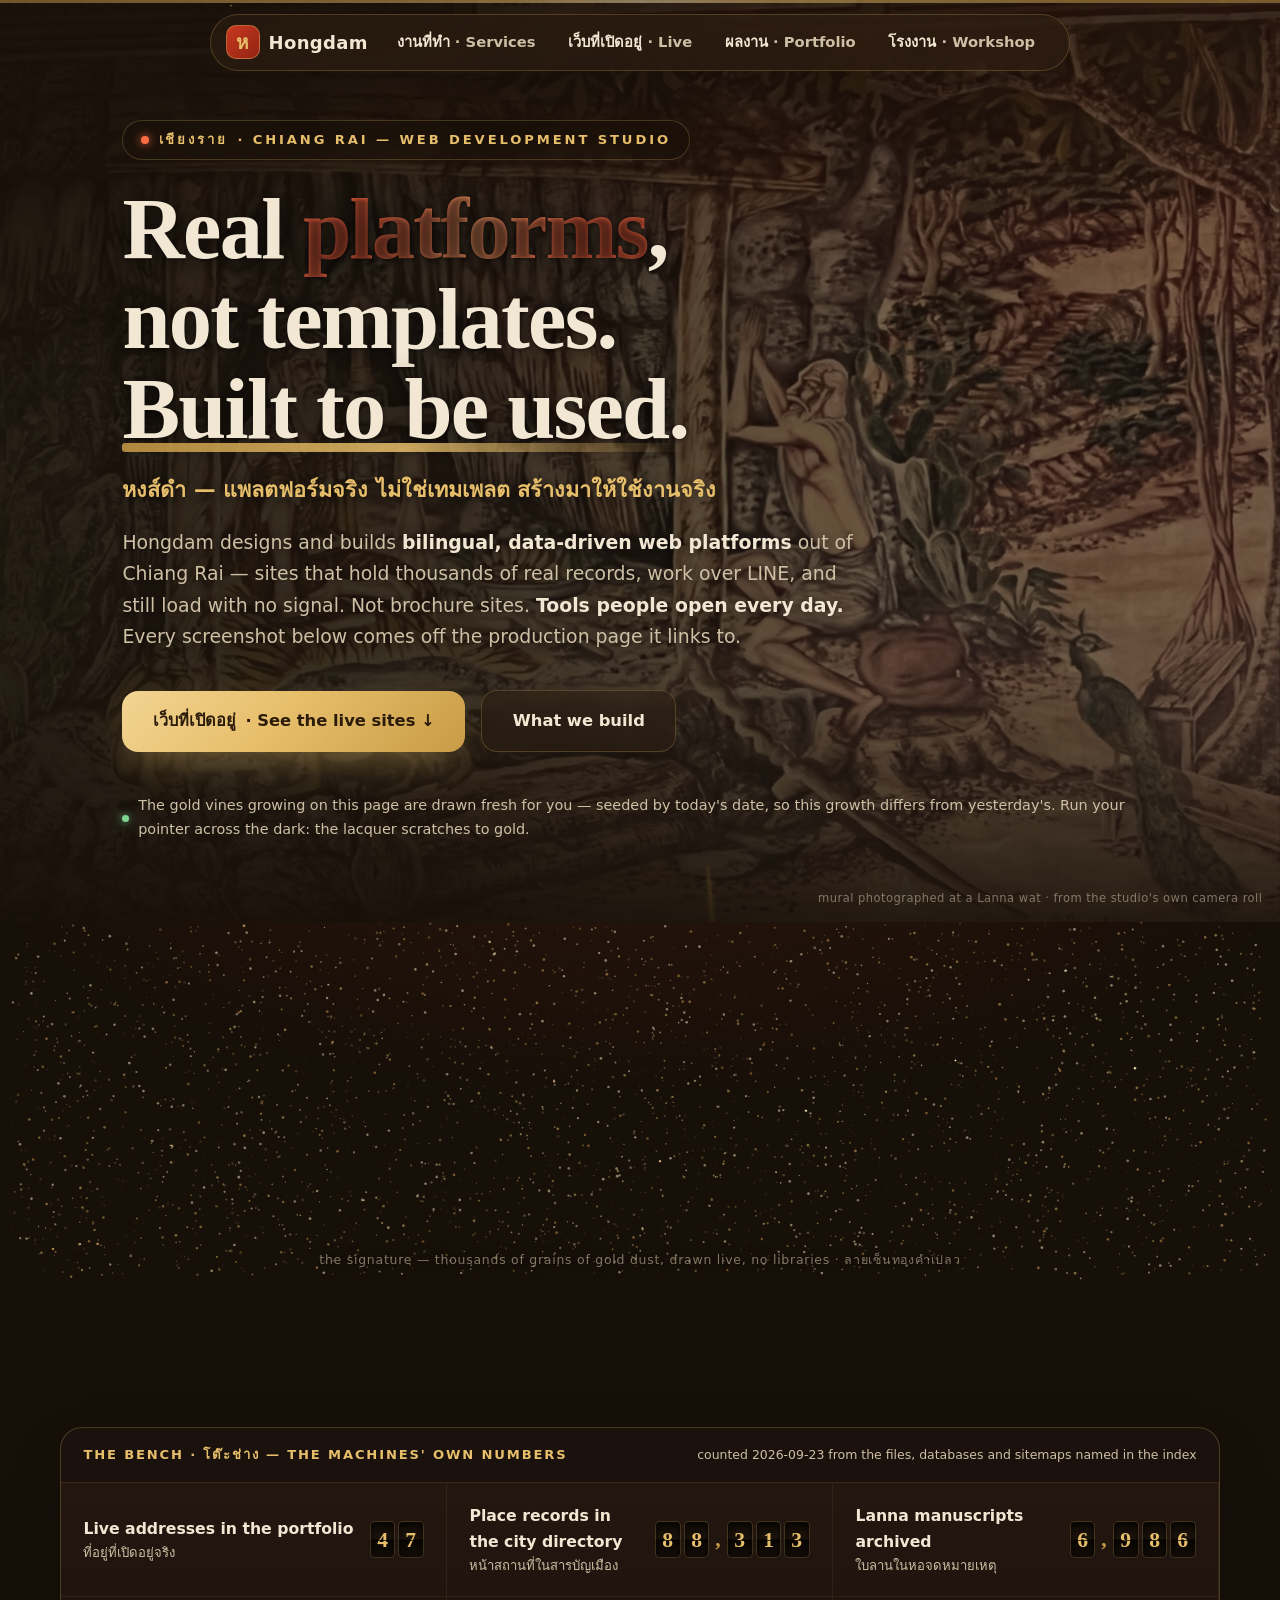
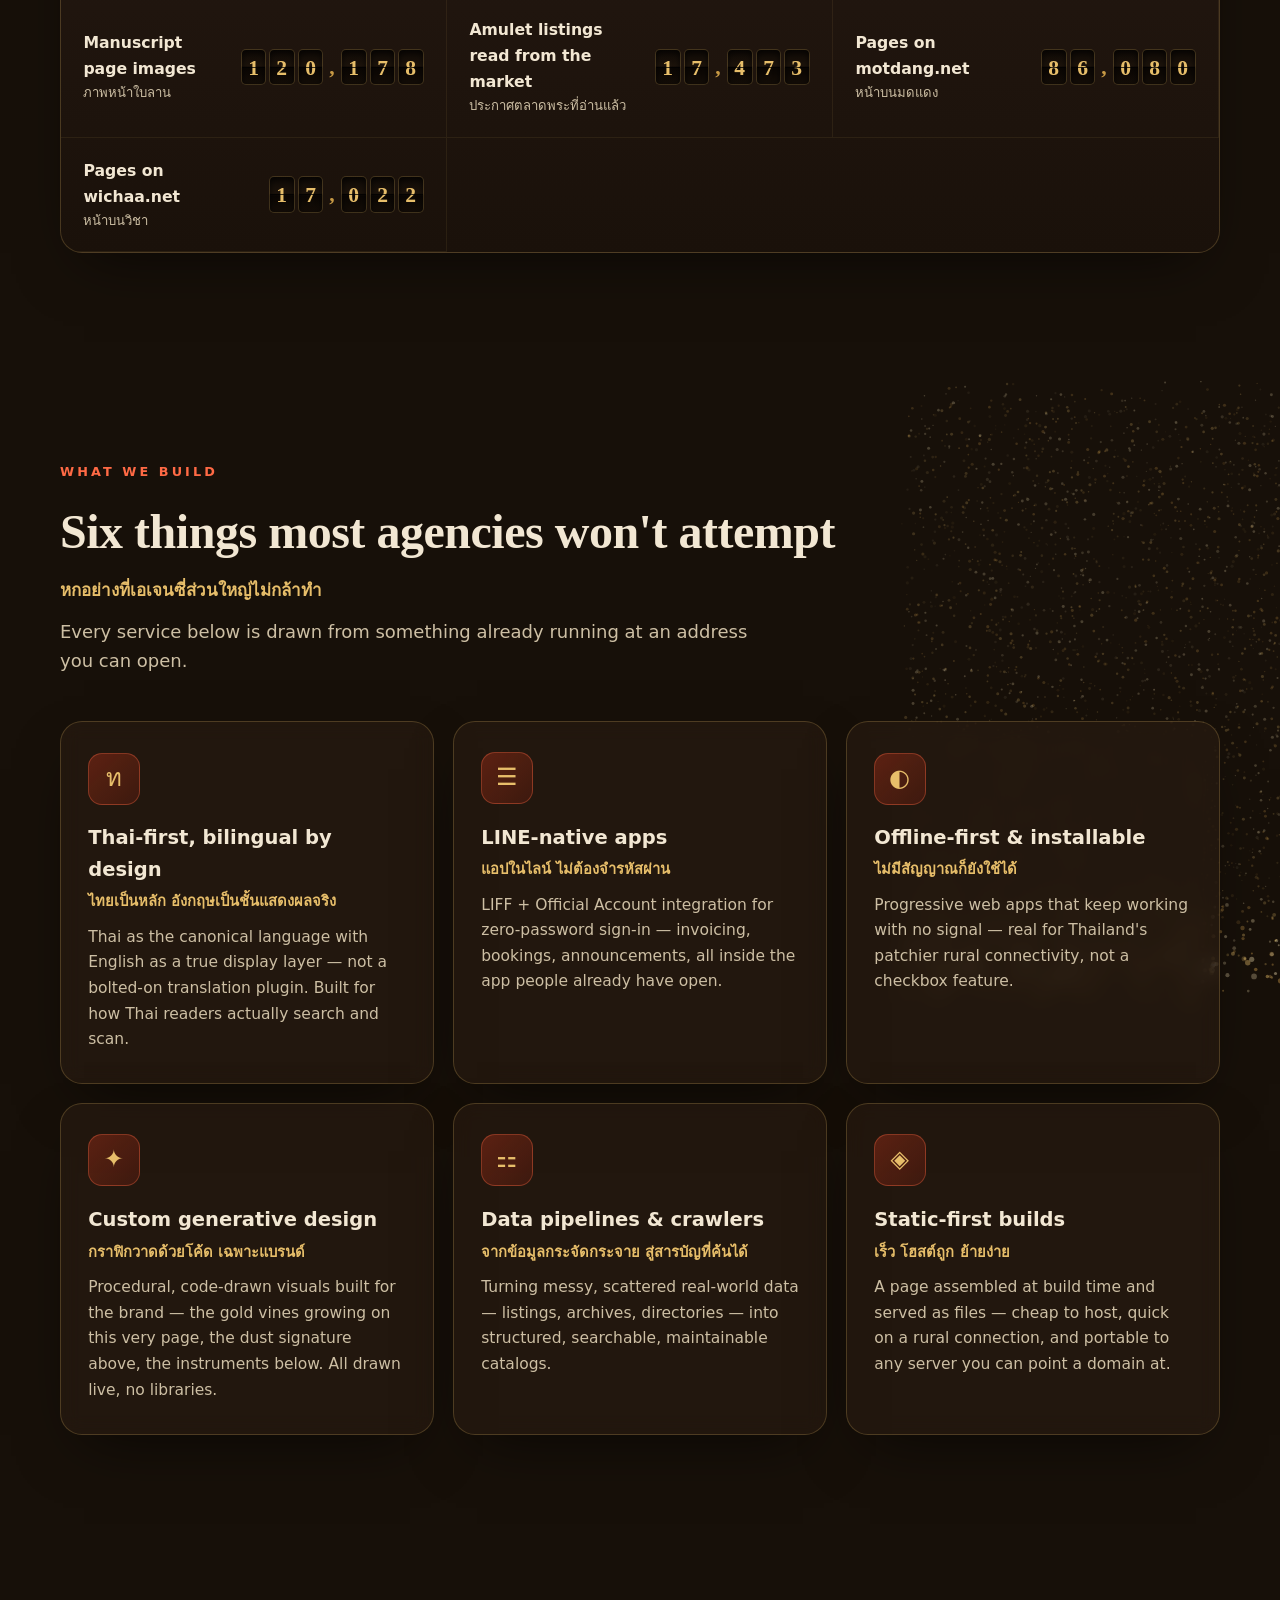
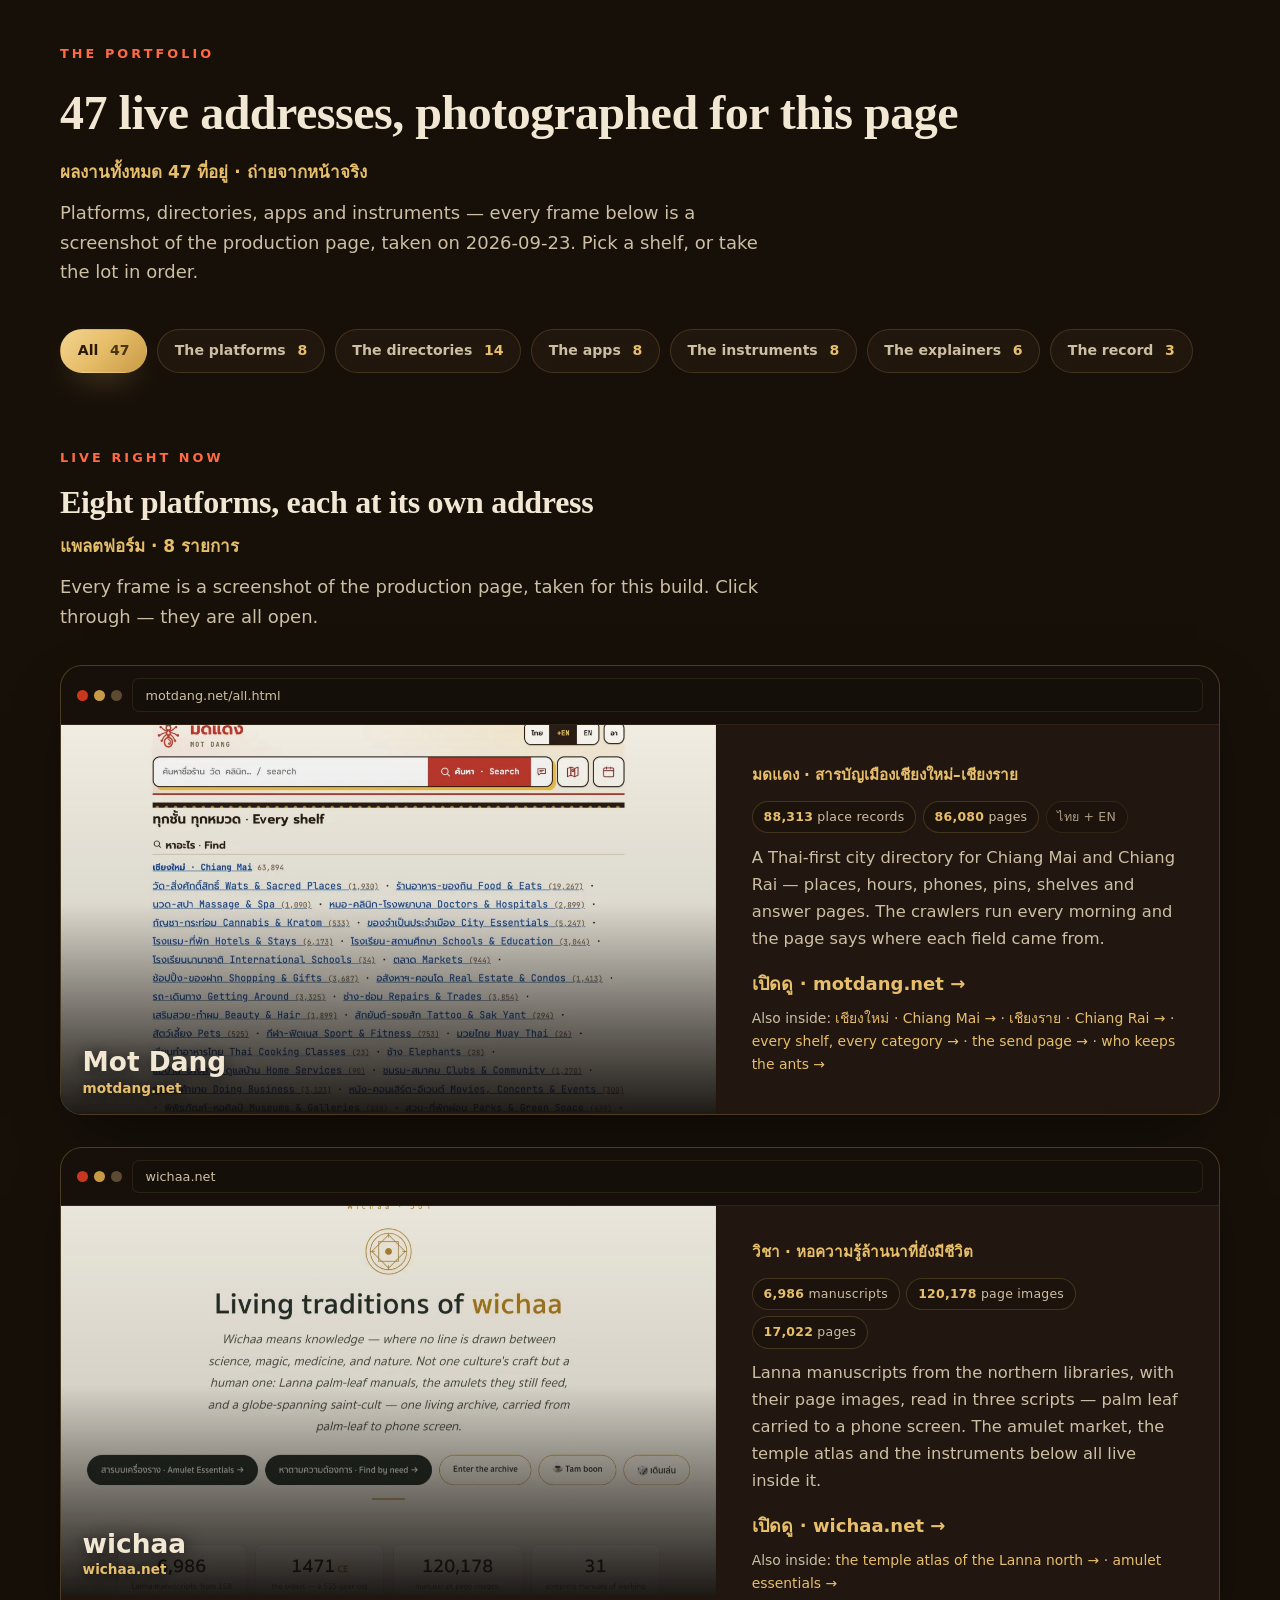
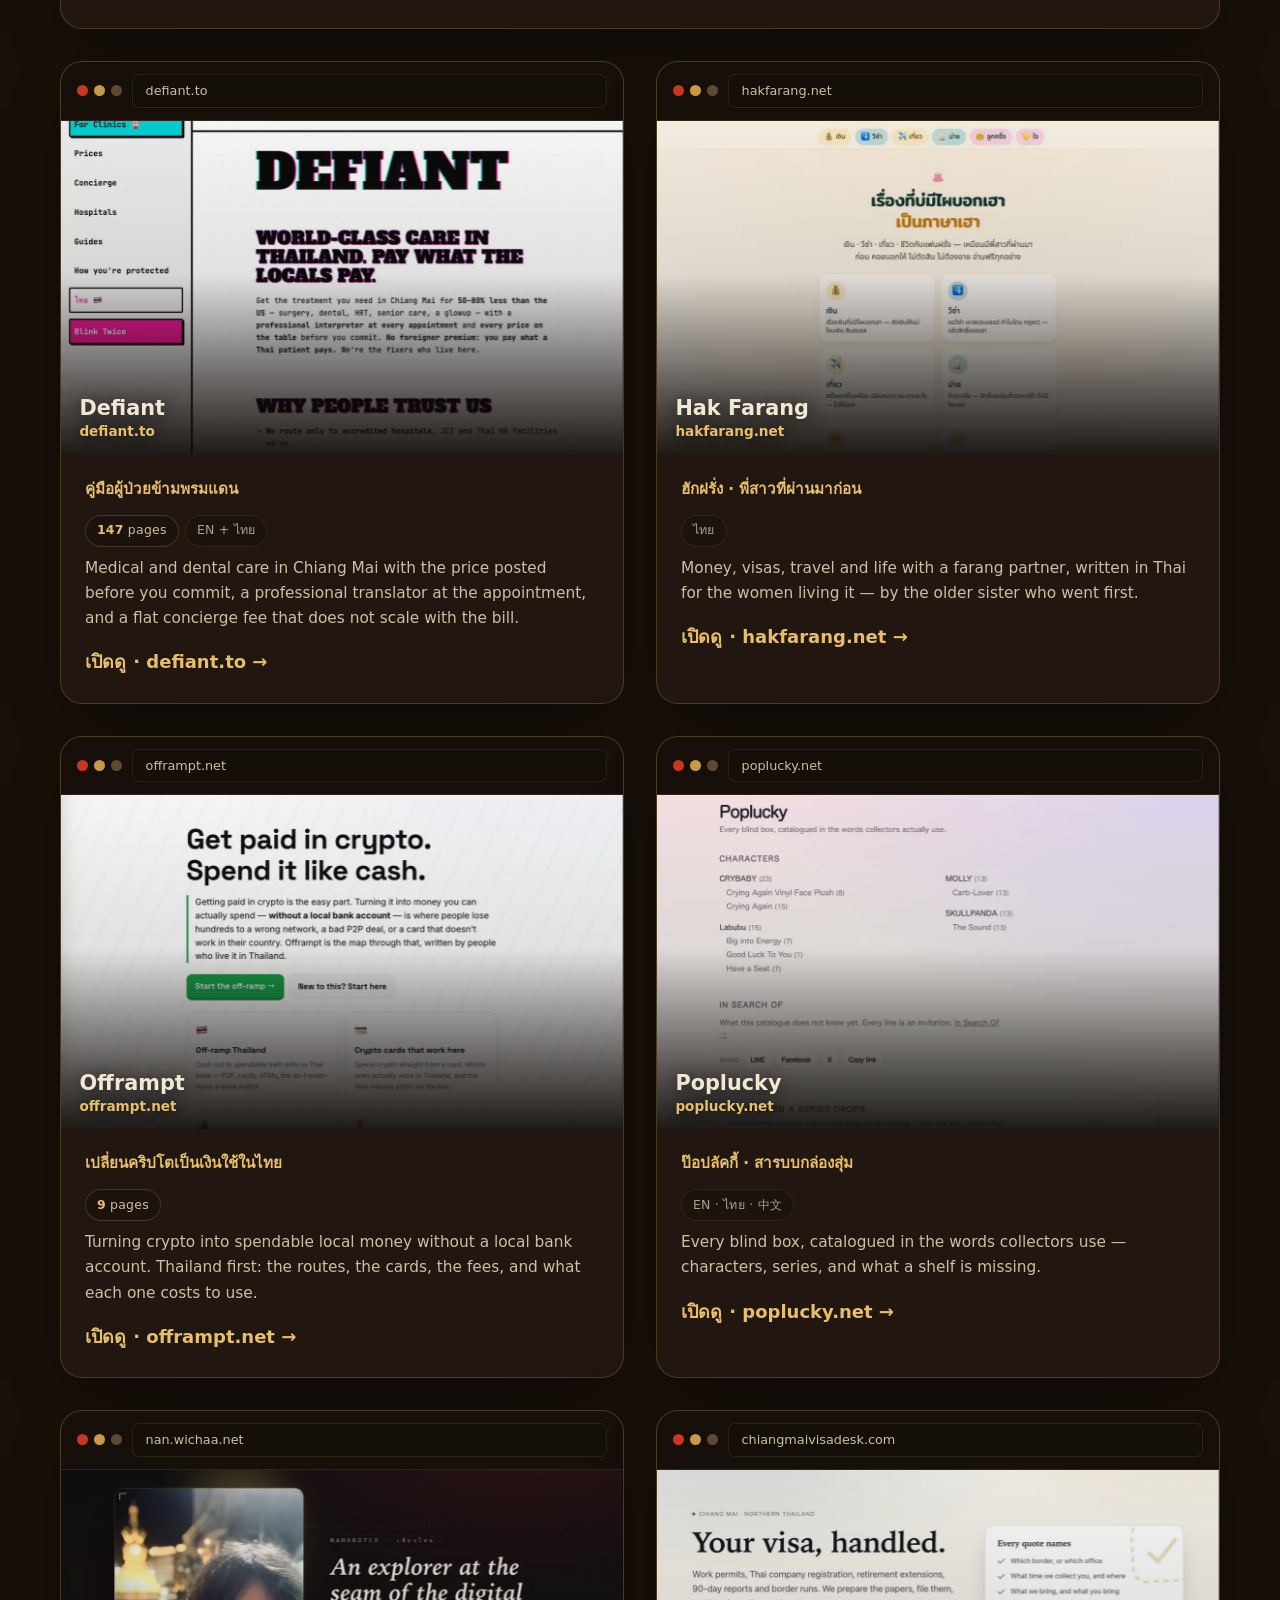
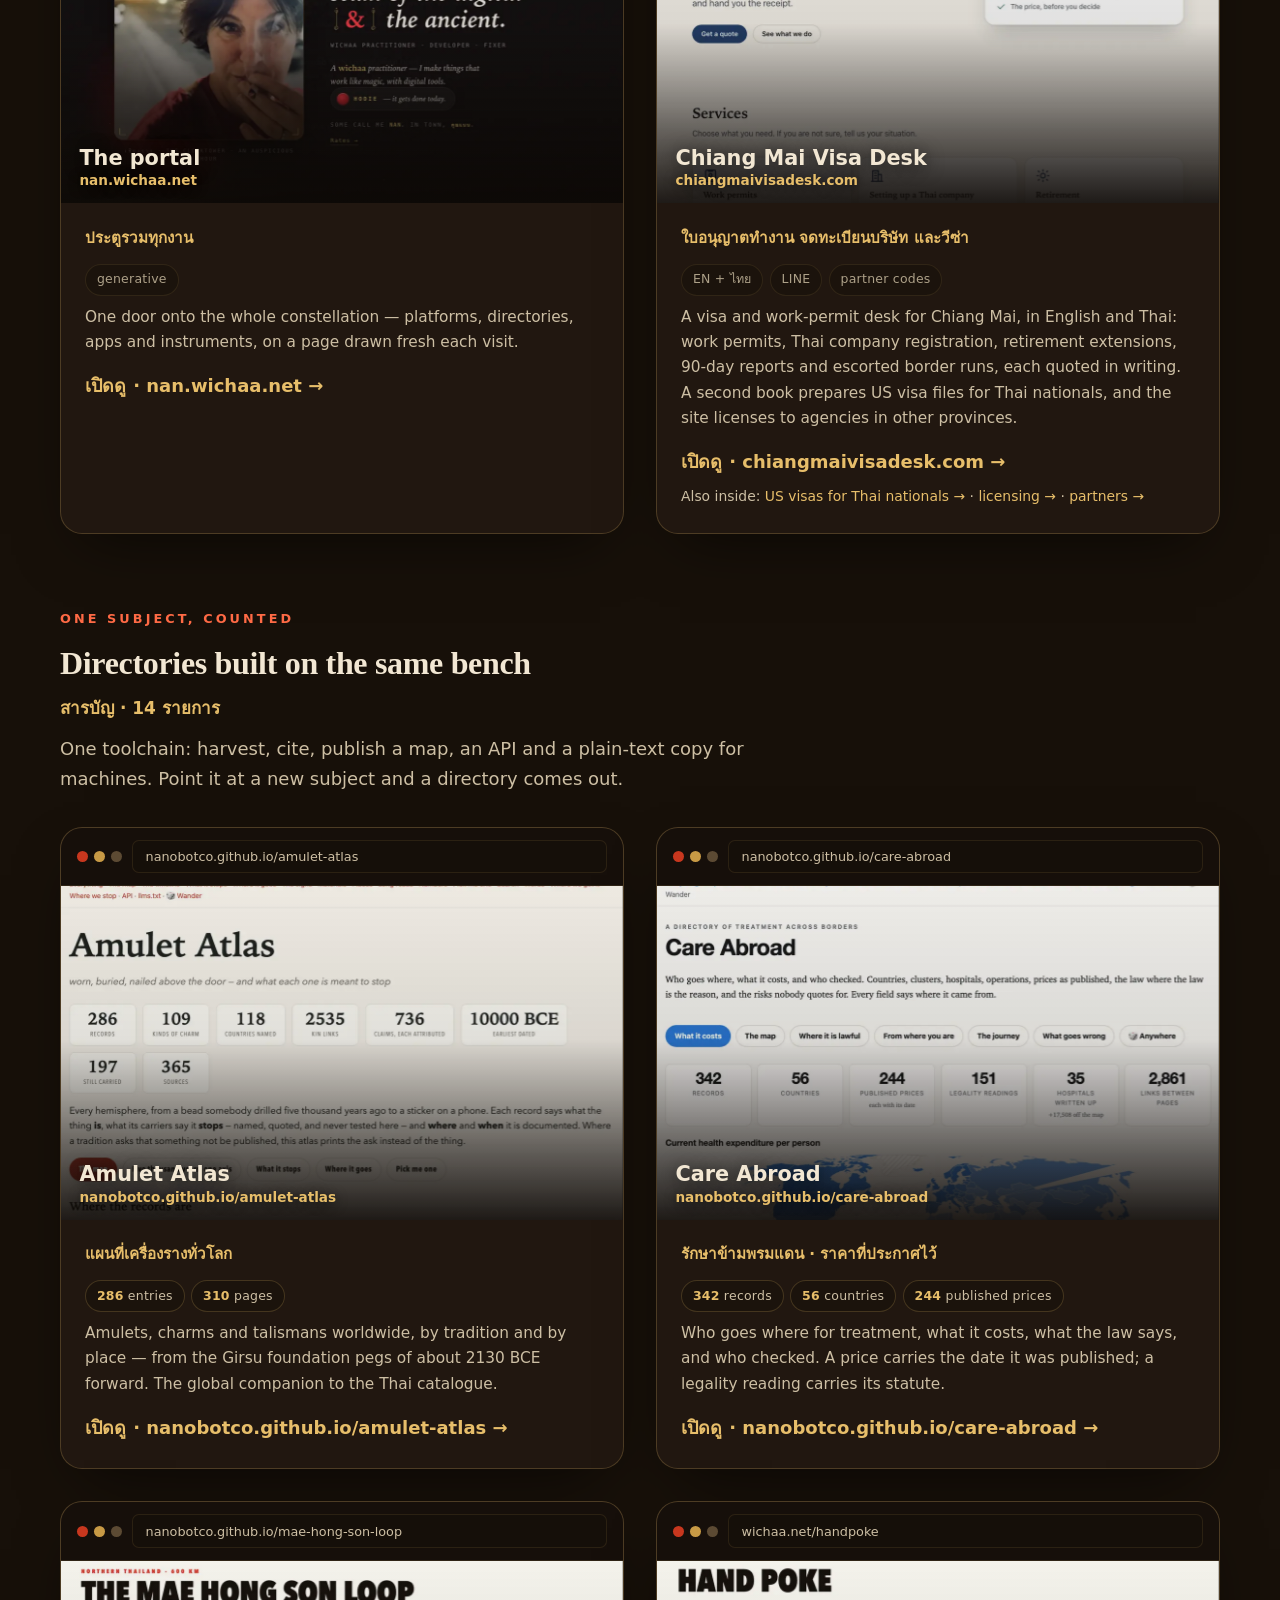
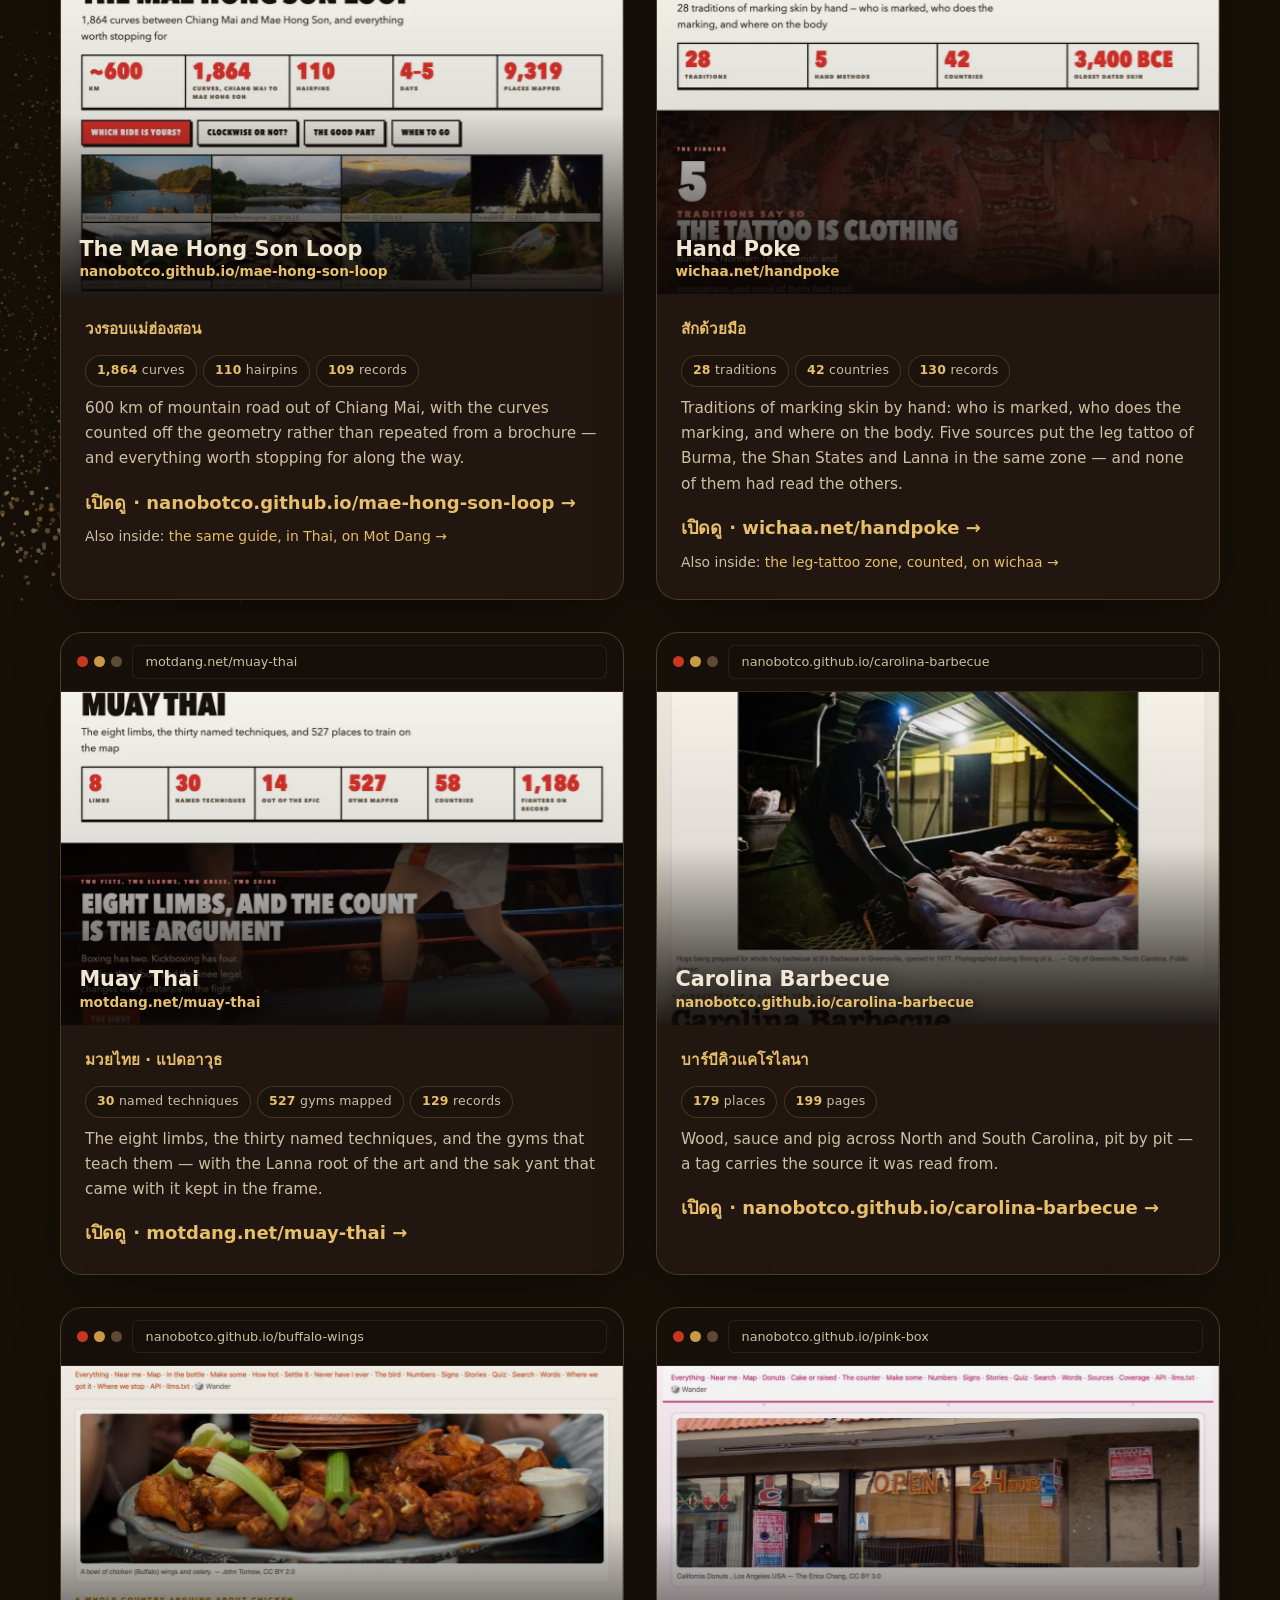
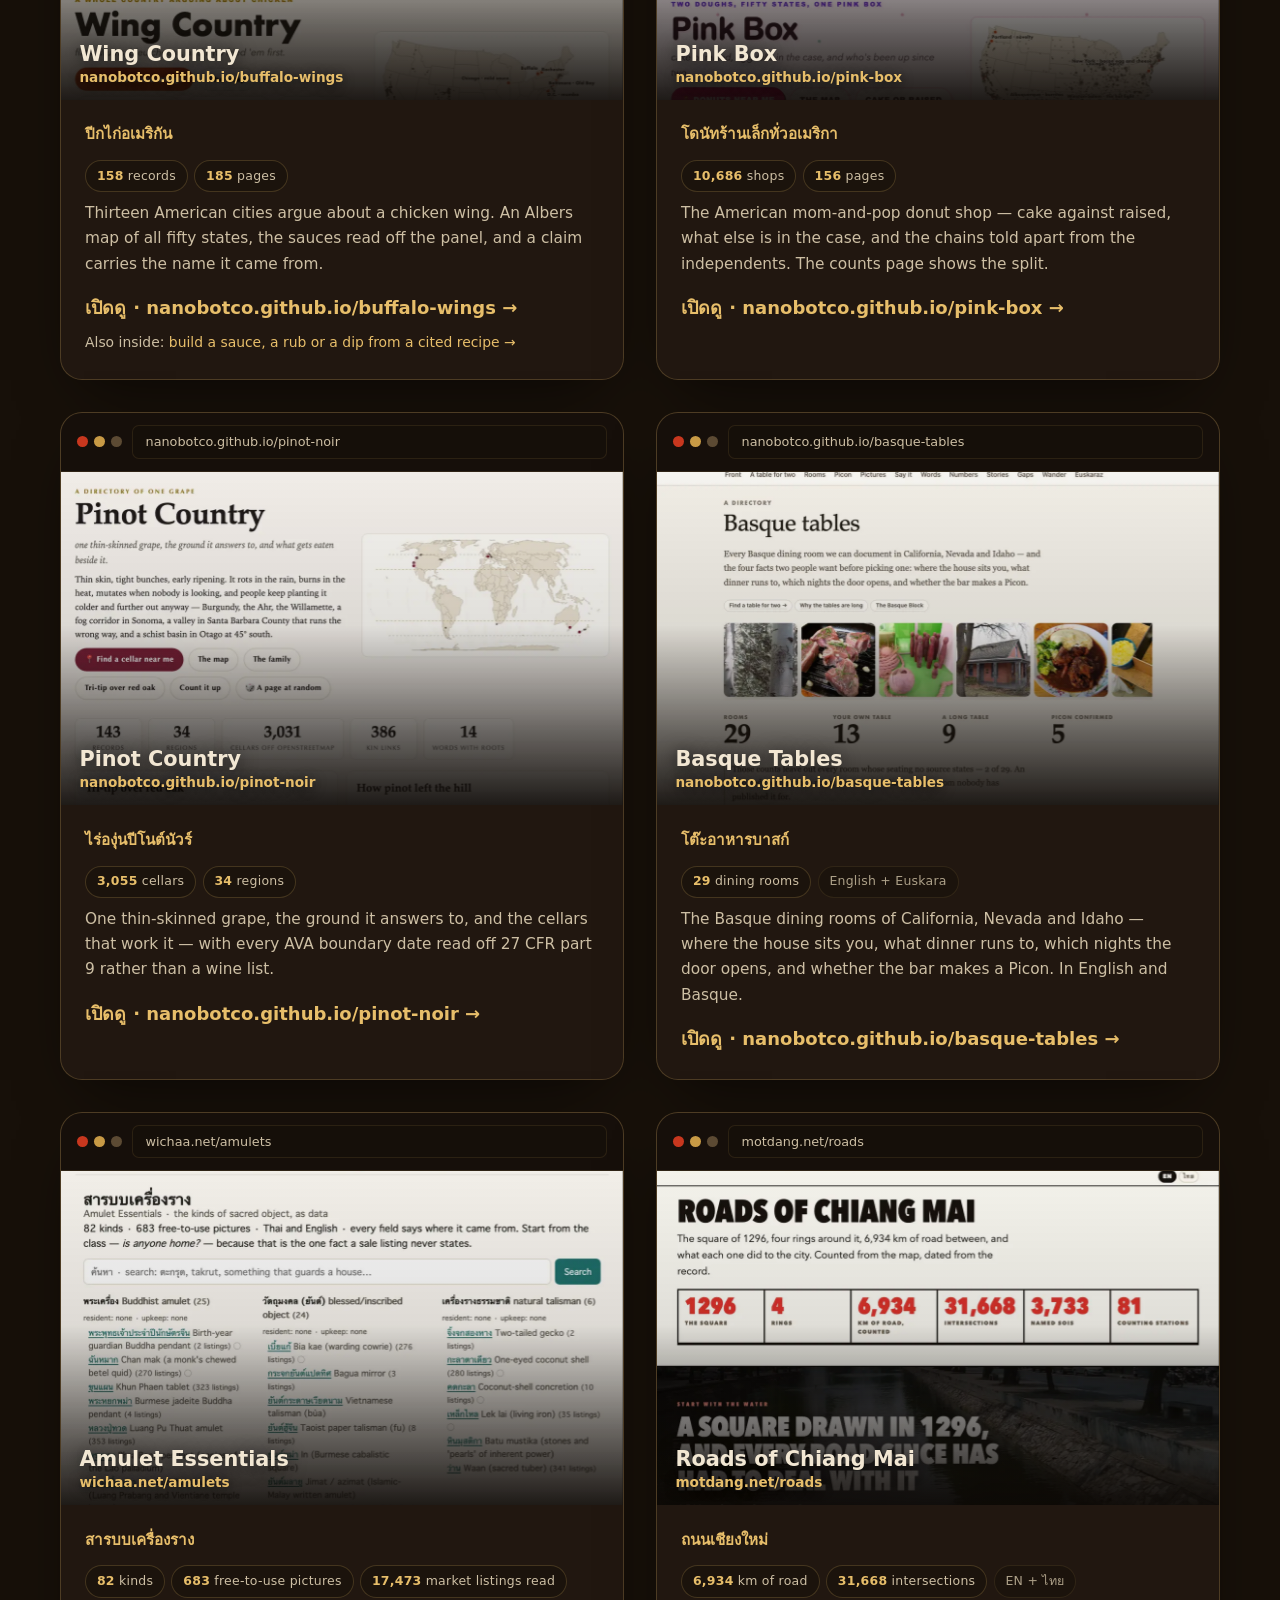
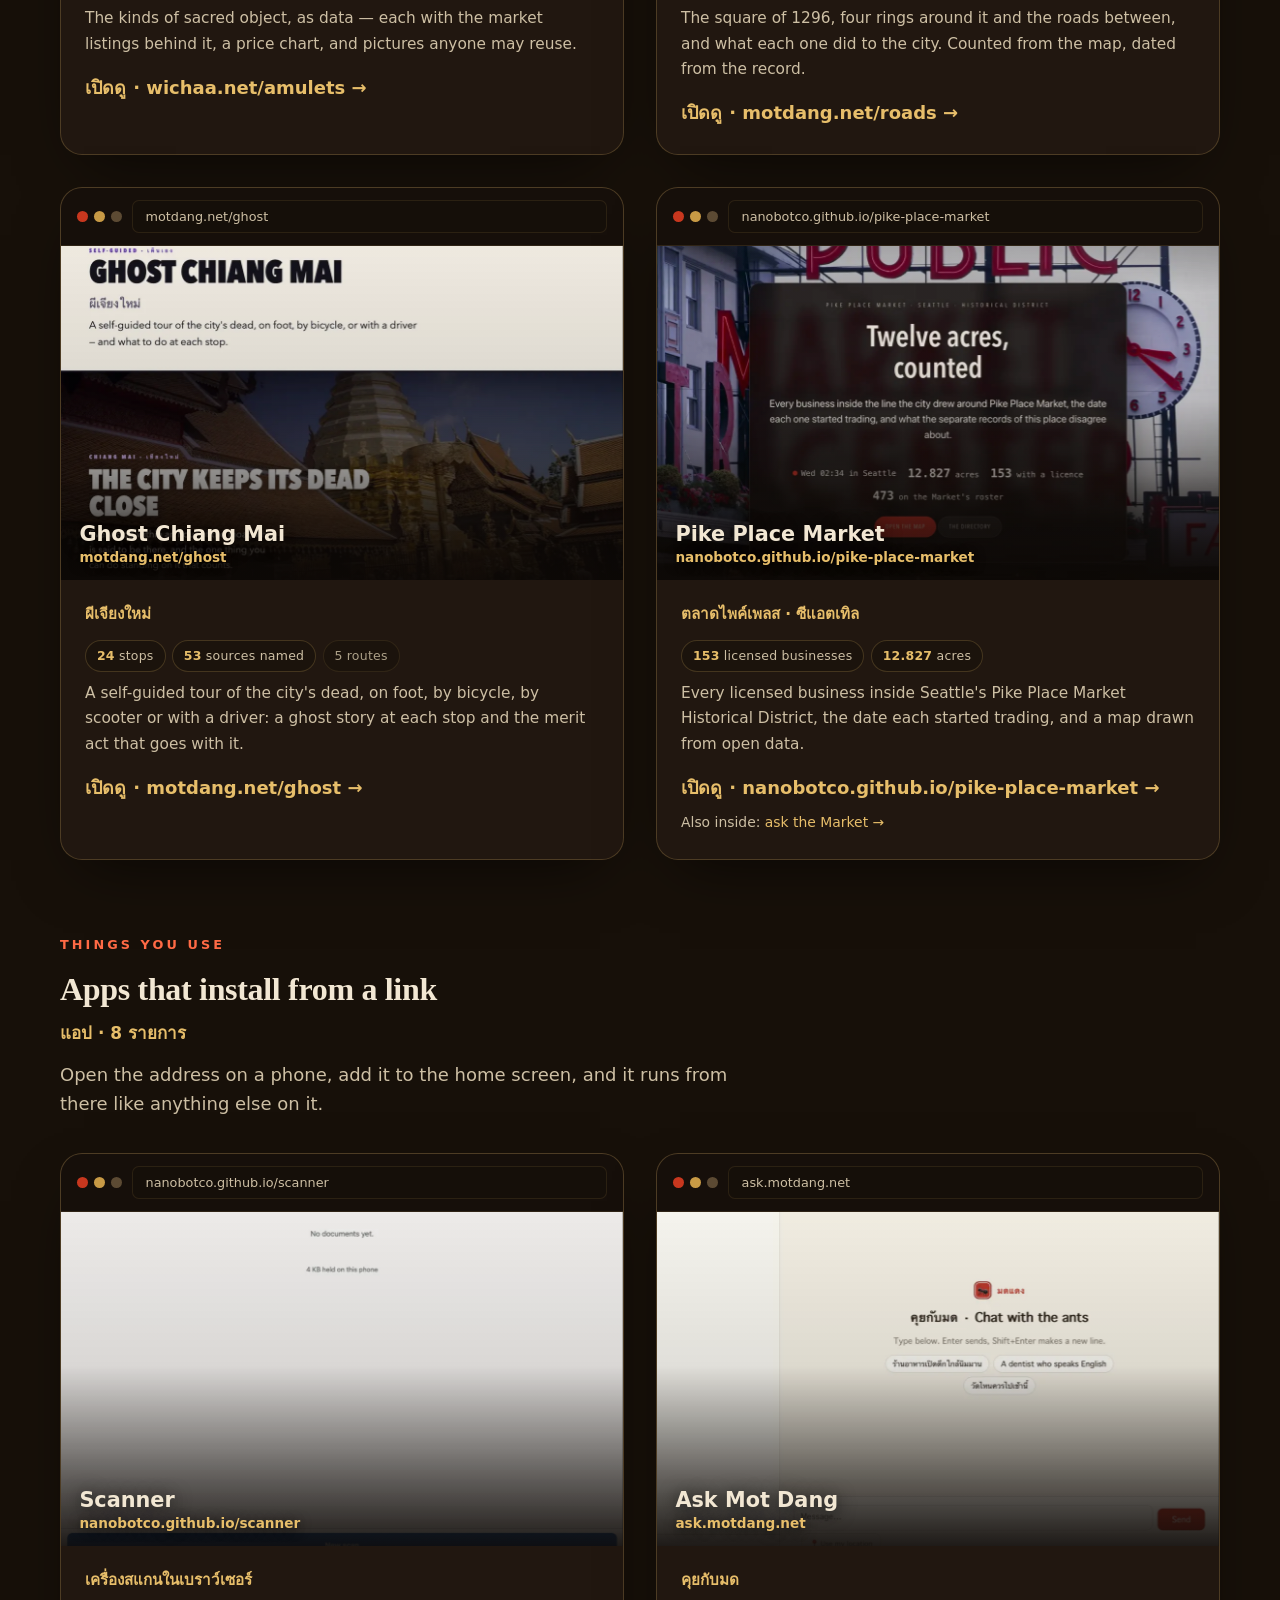
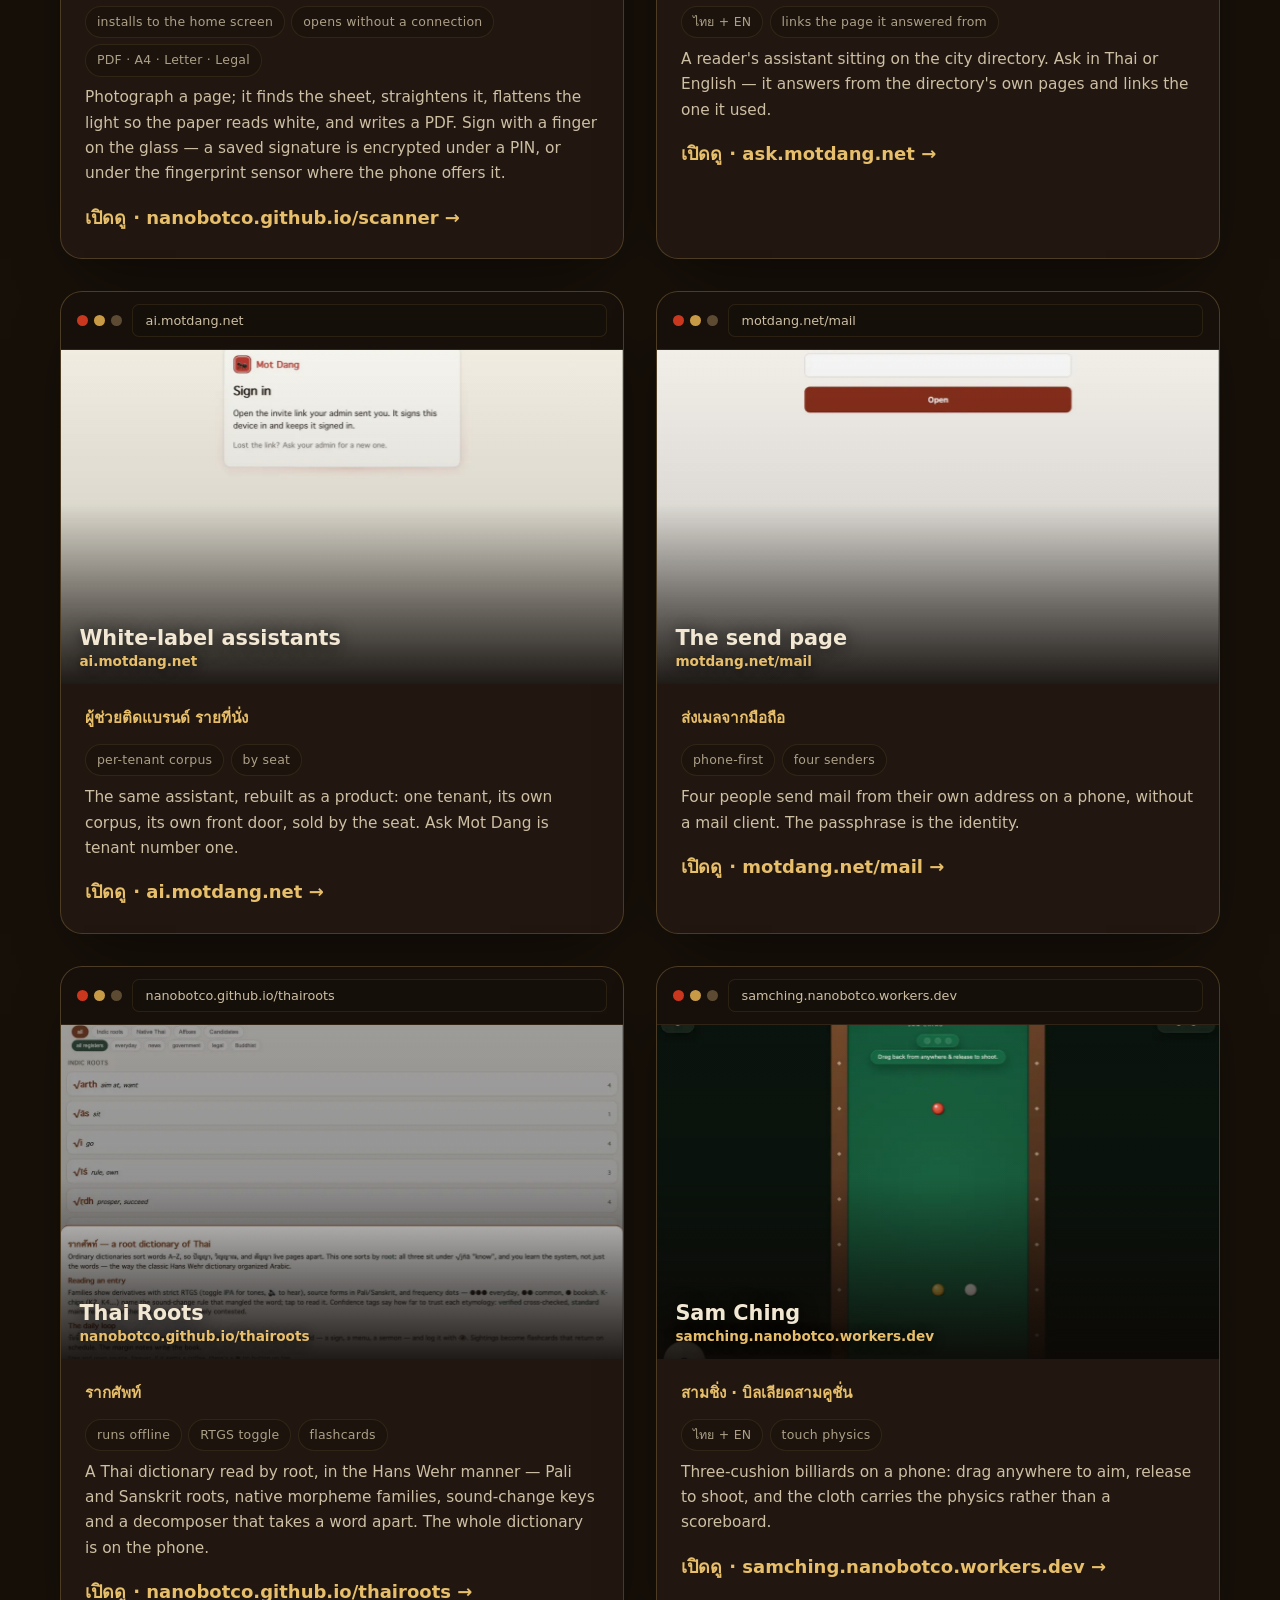
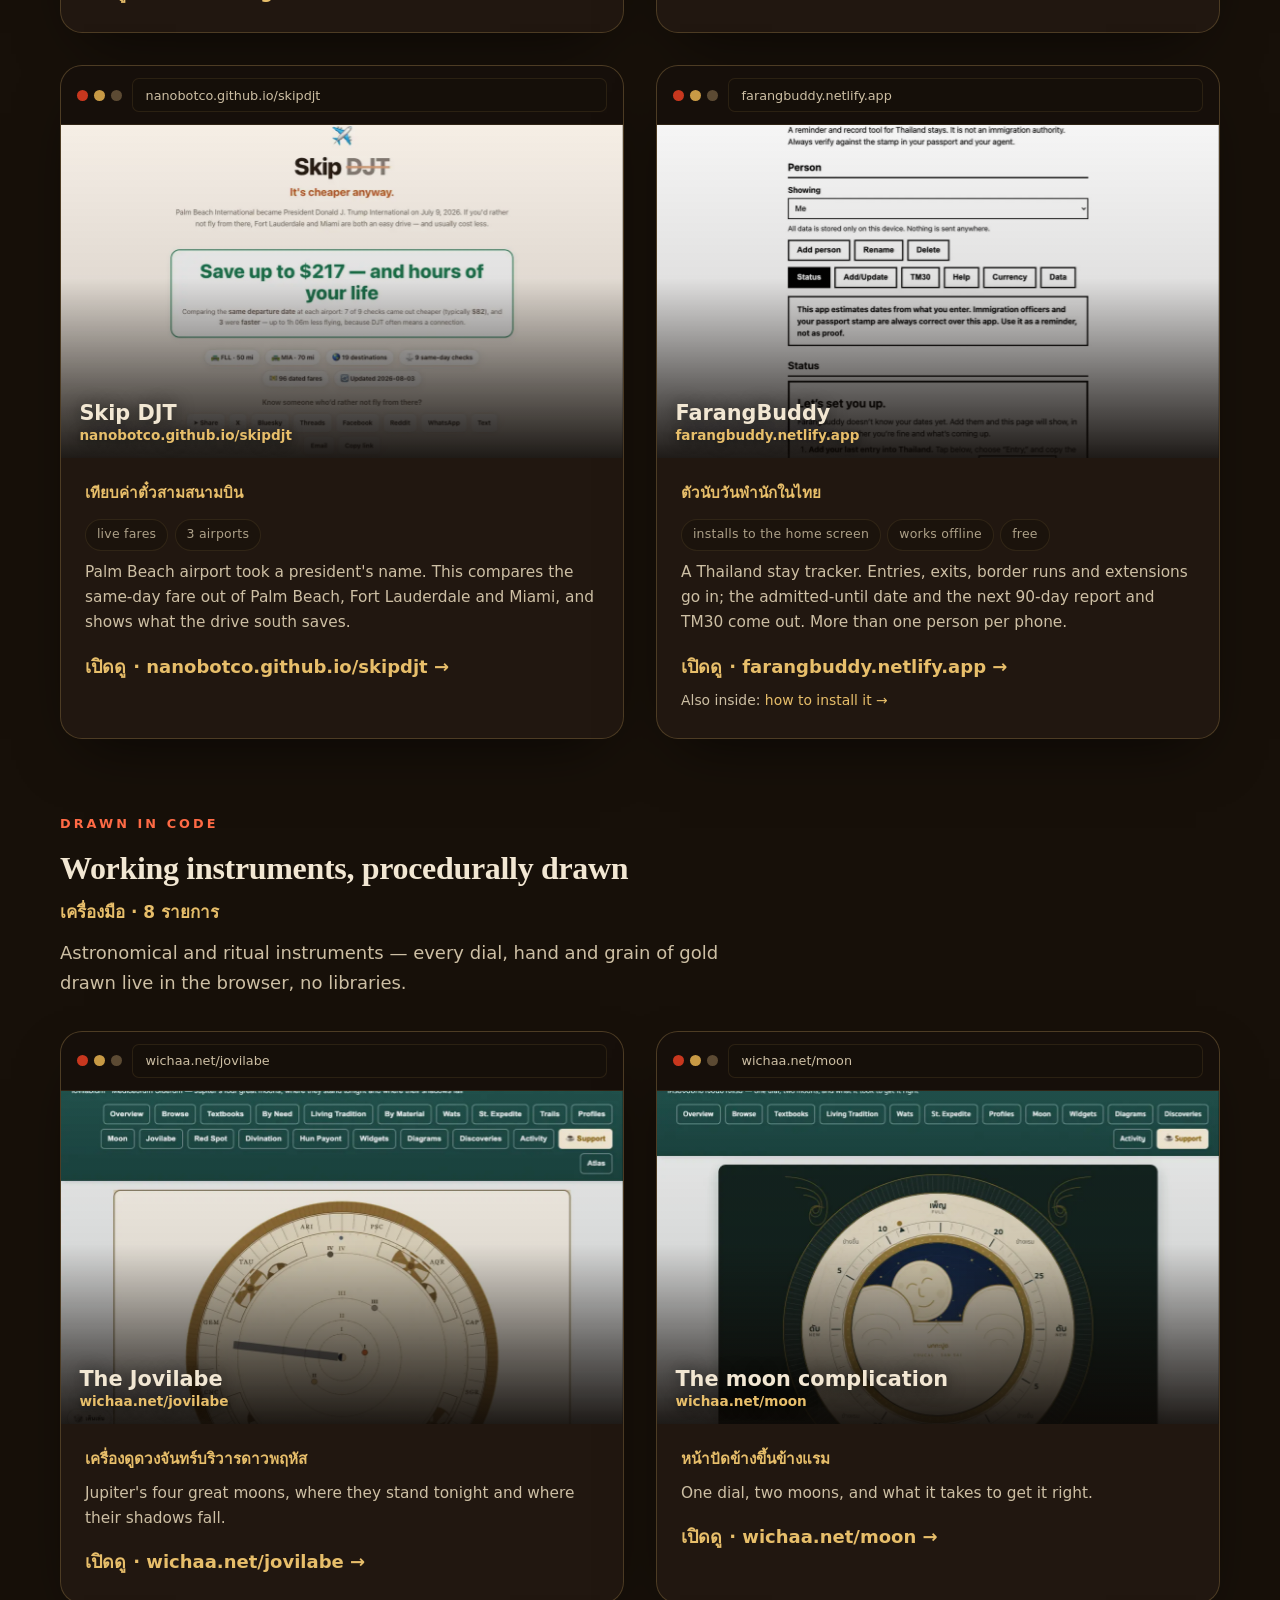
==== commit 7a82d7d6: "Mot Dang card links the CM and CR hubs Co-Authored-By: Claude Opus 5.5 <noreply@anthropic.com>" ====
--- a/docs/index.html
+++ b/docs/index.html
@@ -541,7 +541,7 @@
           <div class="facts"><span class="pill"><b>88,313</b> place records</span><span class="pill"><b>86,080</b> pages</span><span class="pill soft">ไทย + EN</span></div>
           <p>A Thai-first city directory for Chiang Mai and Chiang Rai — places, hours, phones, pins, shelves and answer pages. The crawlers run every morning and the page says where each field came from.</p>
           <a class="go" href="https://motdang.net/"><span lang="th">เปิดดู</span> · motdang.net →</a>
-          <div class="also">Also inside: <a href="https://motdang.net/all.html">every shelf, every category →</a> · <a href="https://motdang.net/mail">the send page →</a> · <a href="https://motdang.net/who.html">who keeps the ants →</a></div>
+          <div class="also">Also inside: <a href="https://motdang.net/cm/index.html">เชียงใหม่ · Chiang Mai →</a> · <a href="https://motdang.net/cr/index.html">เชียงราย · Chiang Rai →</a> · <a href="https://motdang.net/all.html">every shelf, every category →</a> · <a href="https://motdang.net/mail">the send page →</a> · <a href="https://motdang.net/who.html">who keeps the ants →</a></div>
         </div>
       </article>
       <article class="work reveal feat d1">
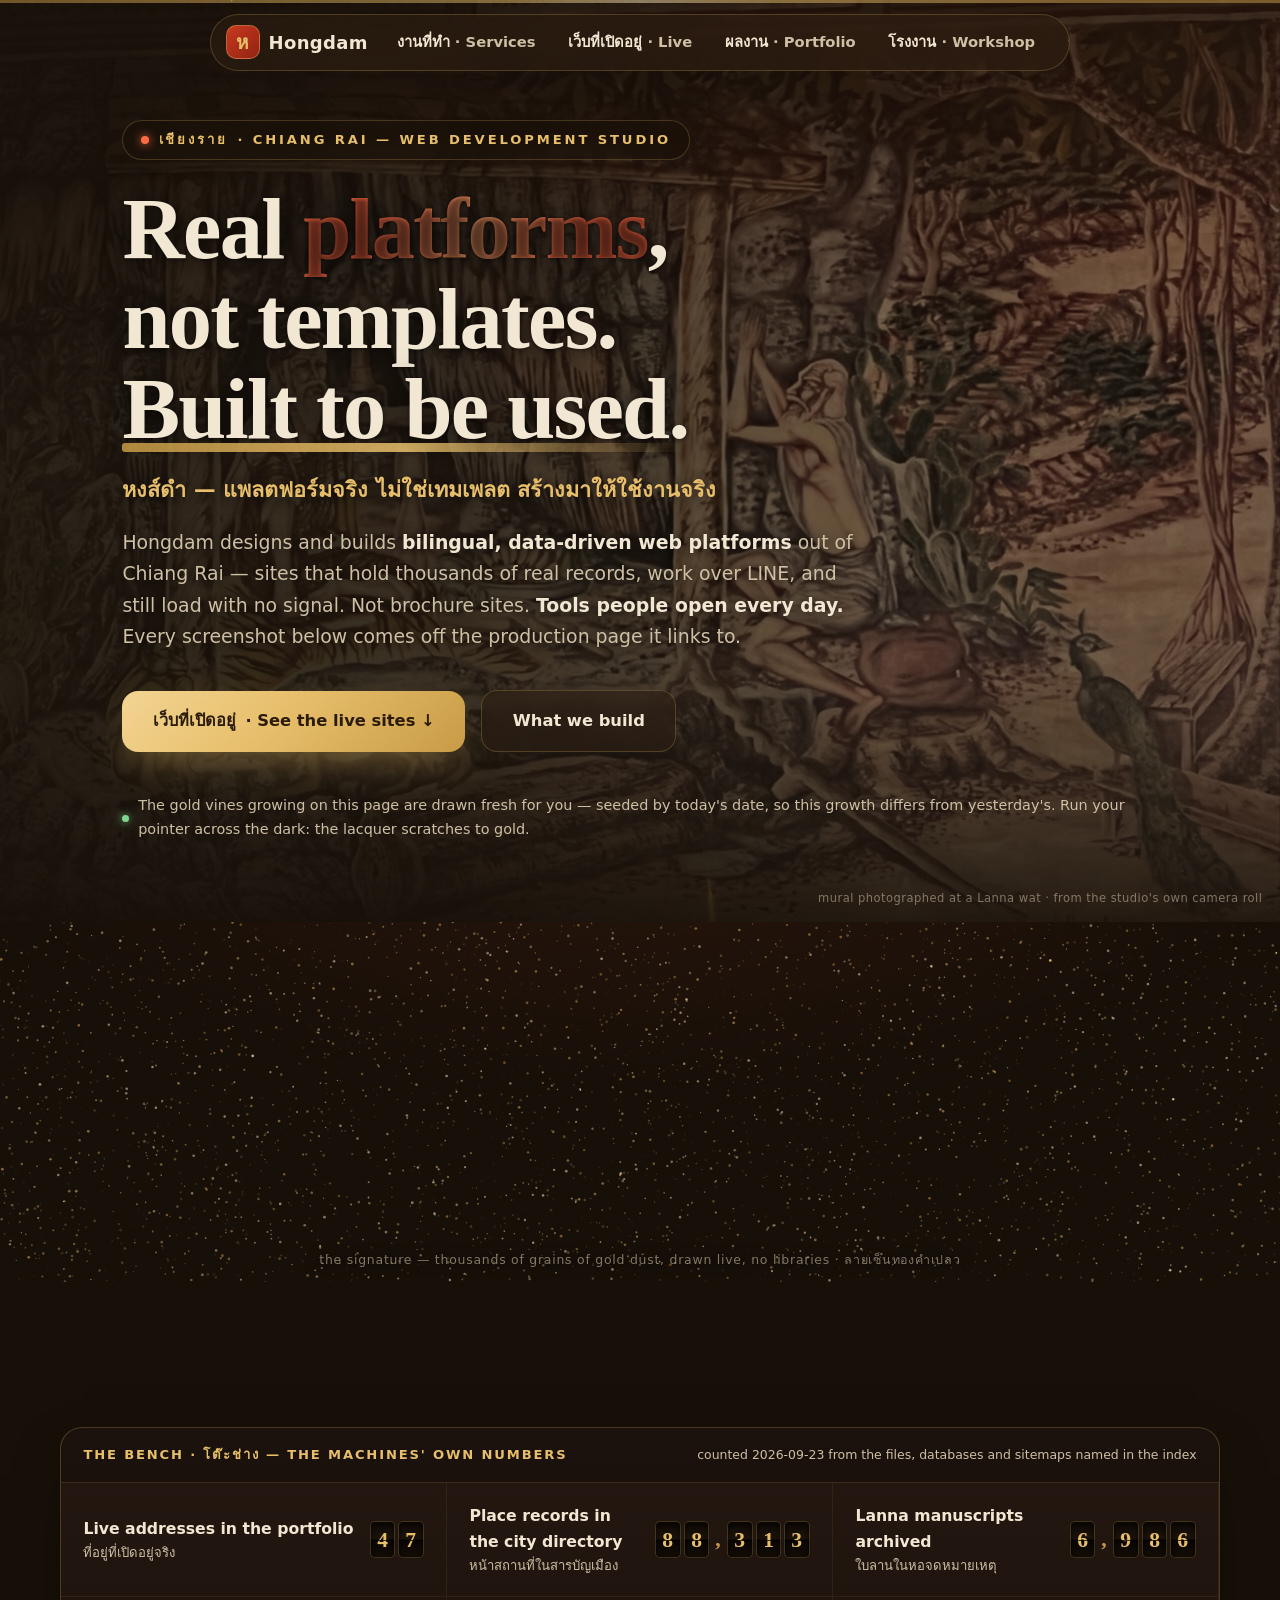
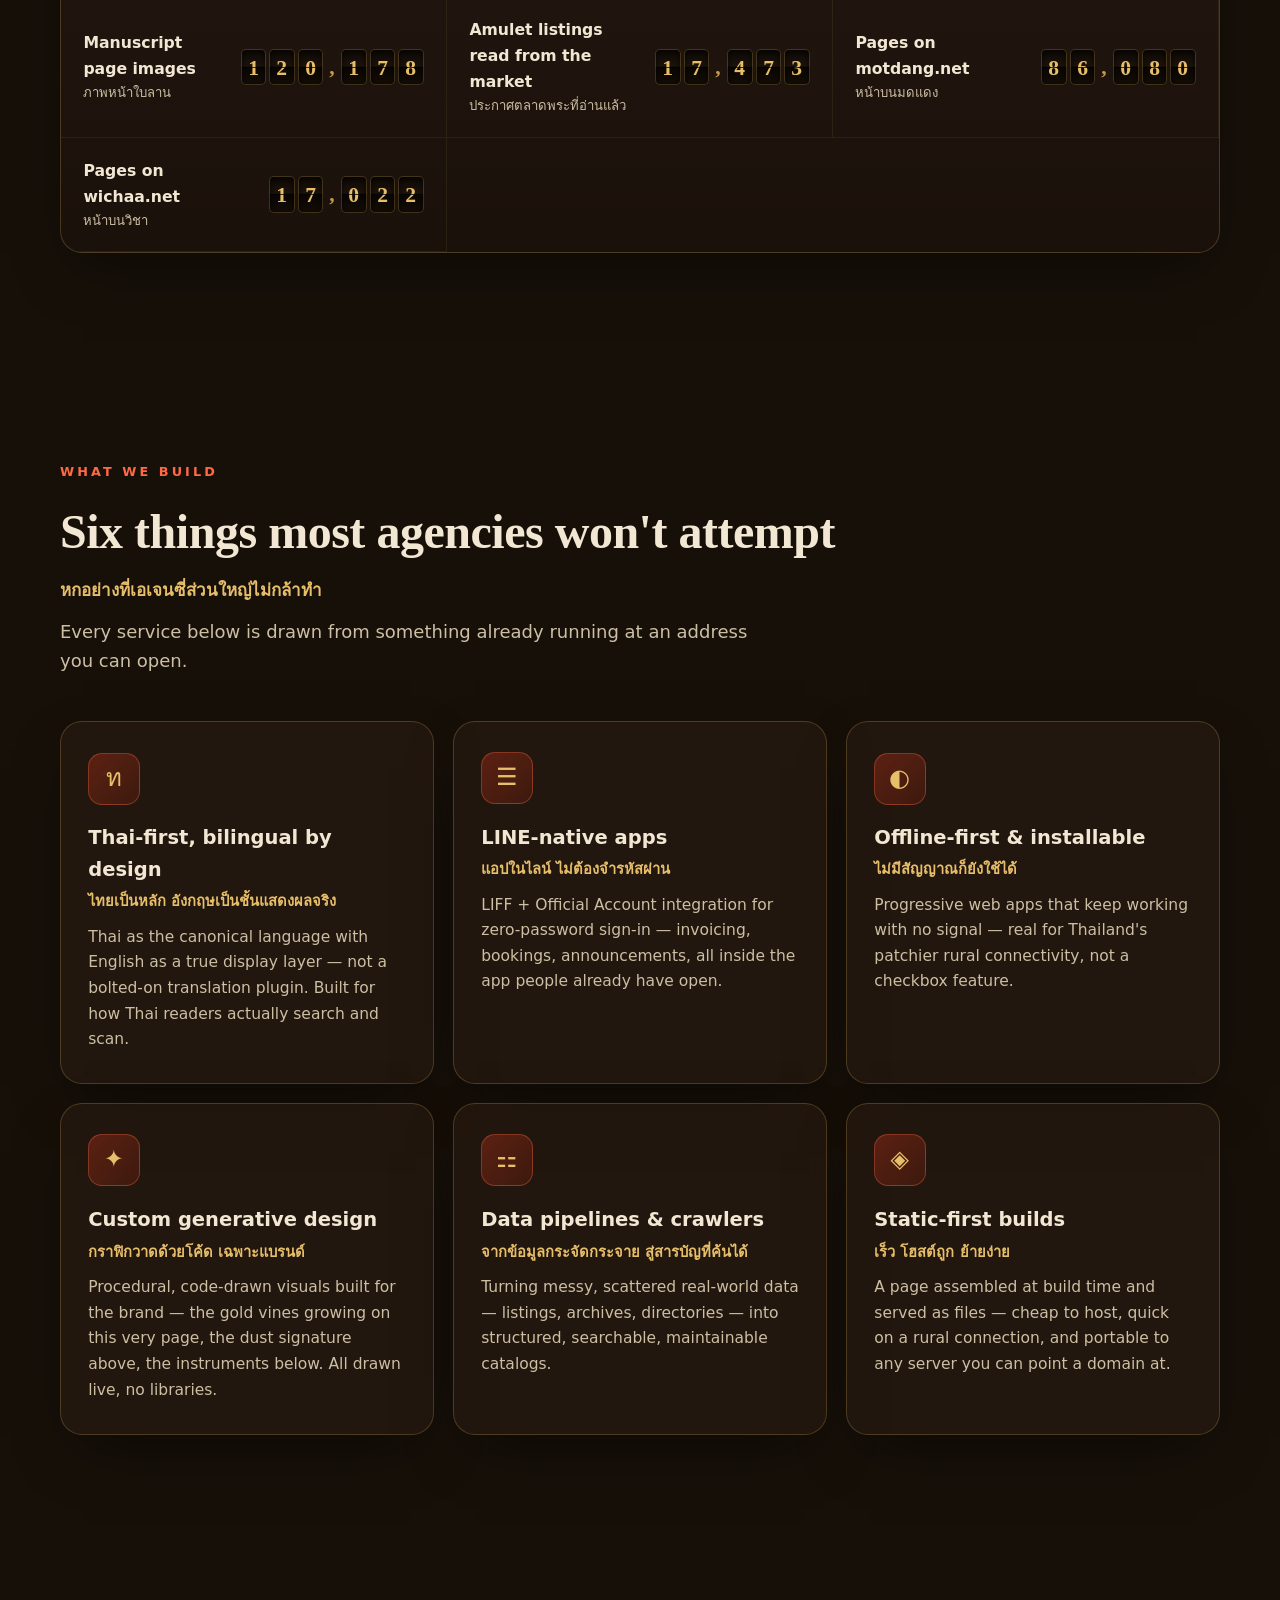
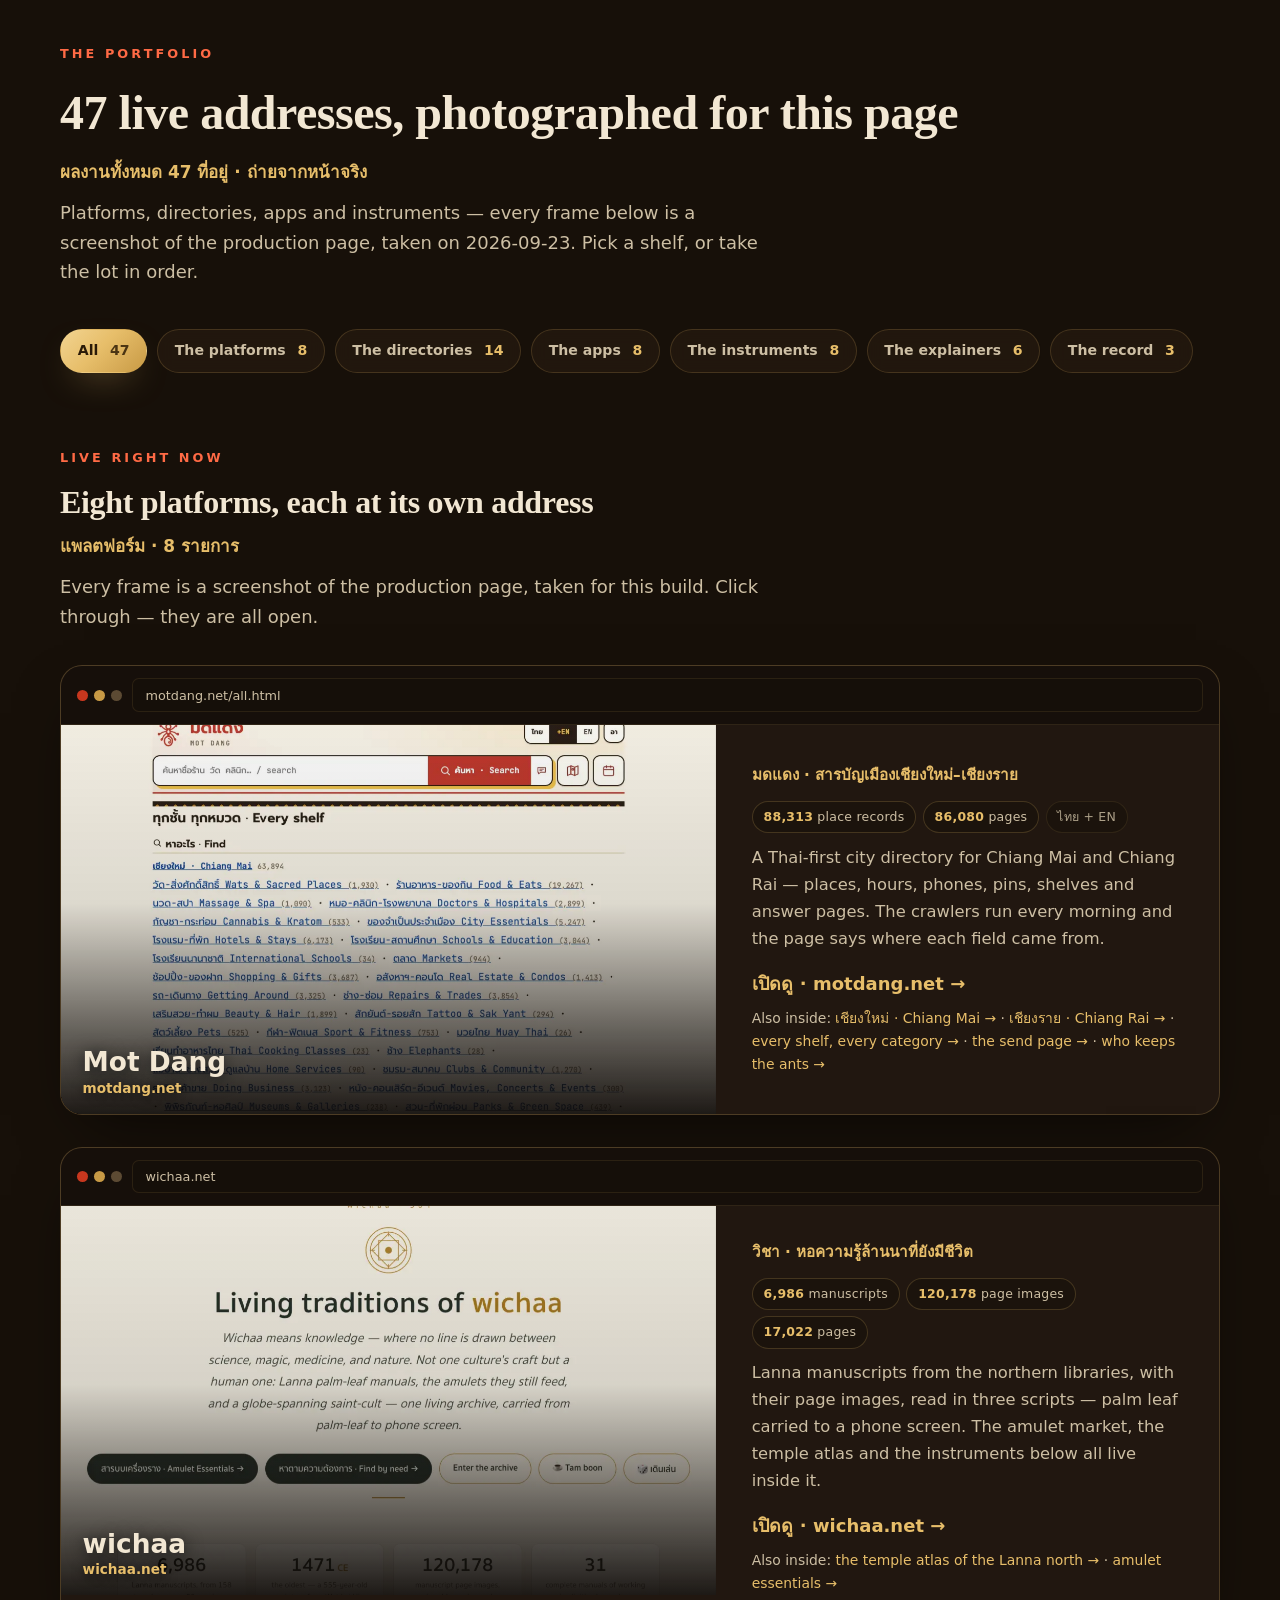
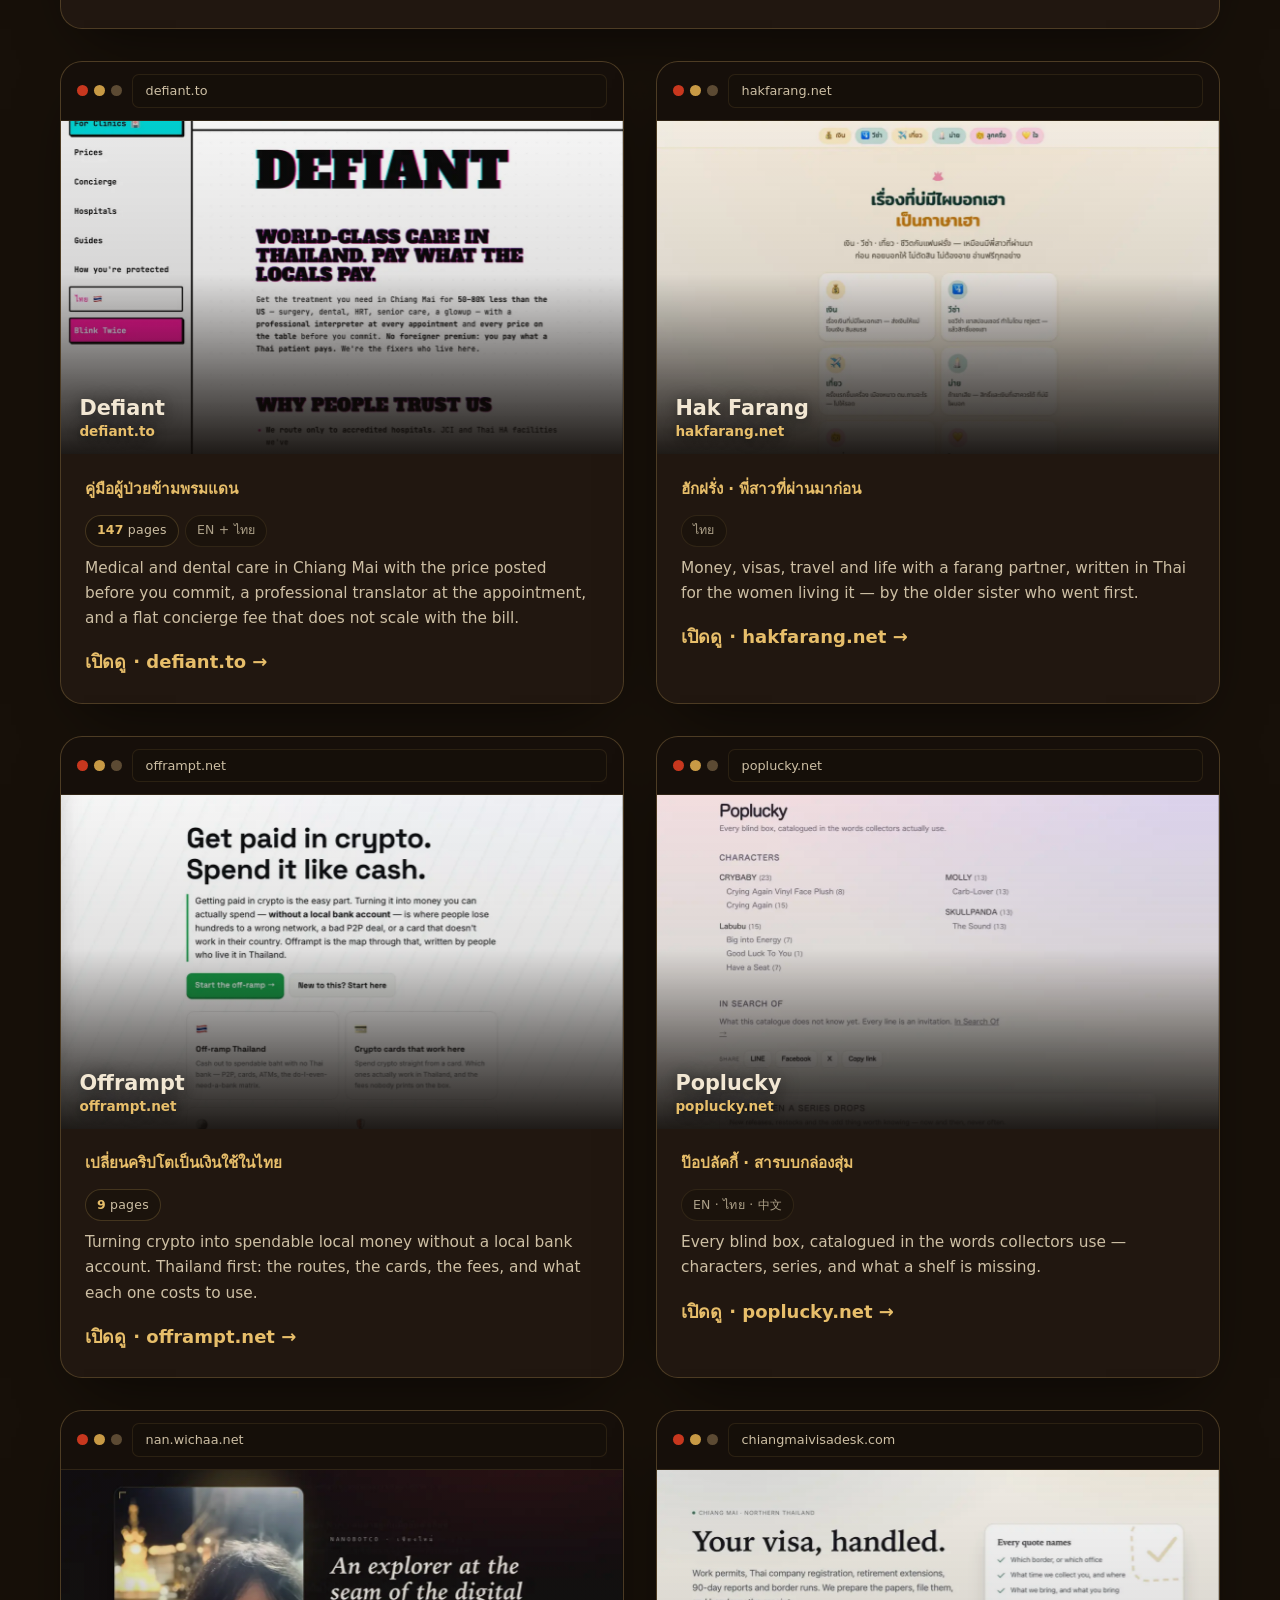
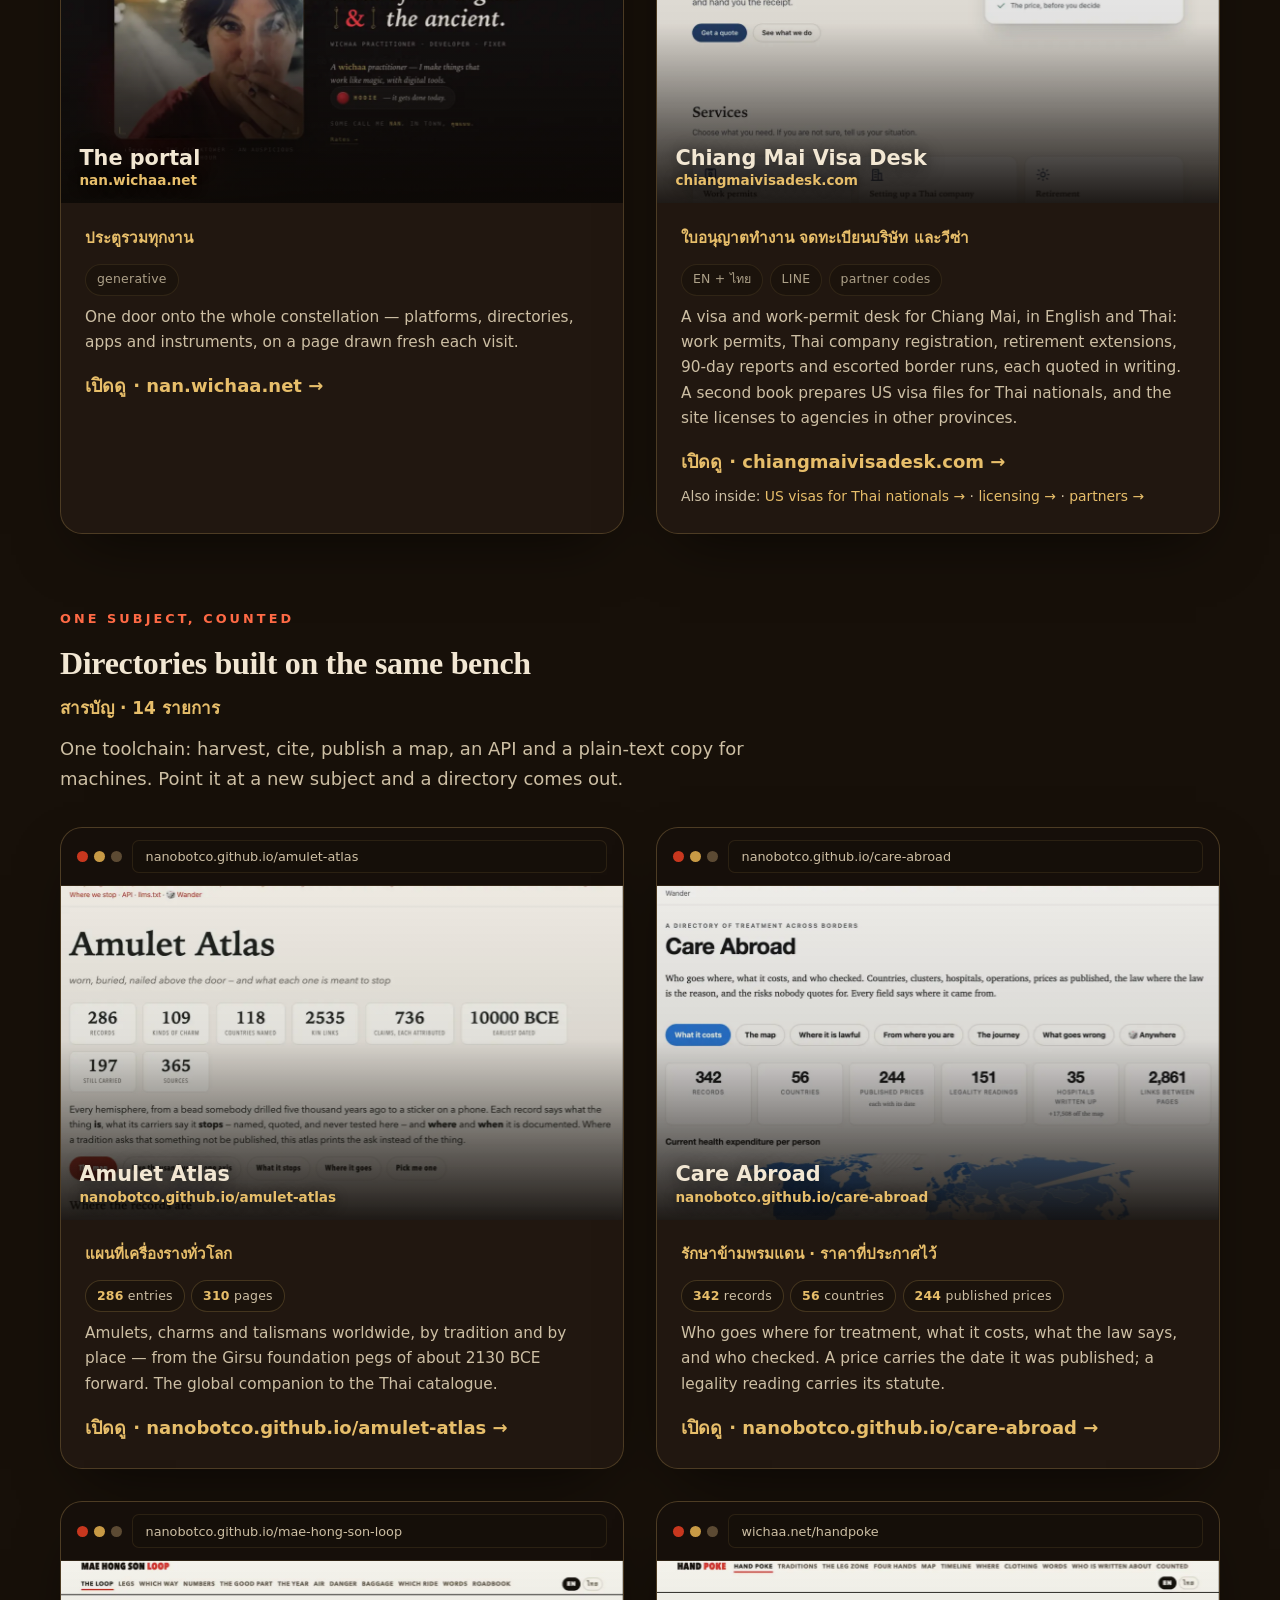
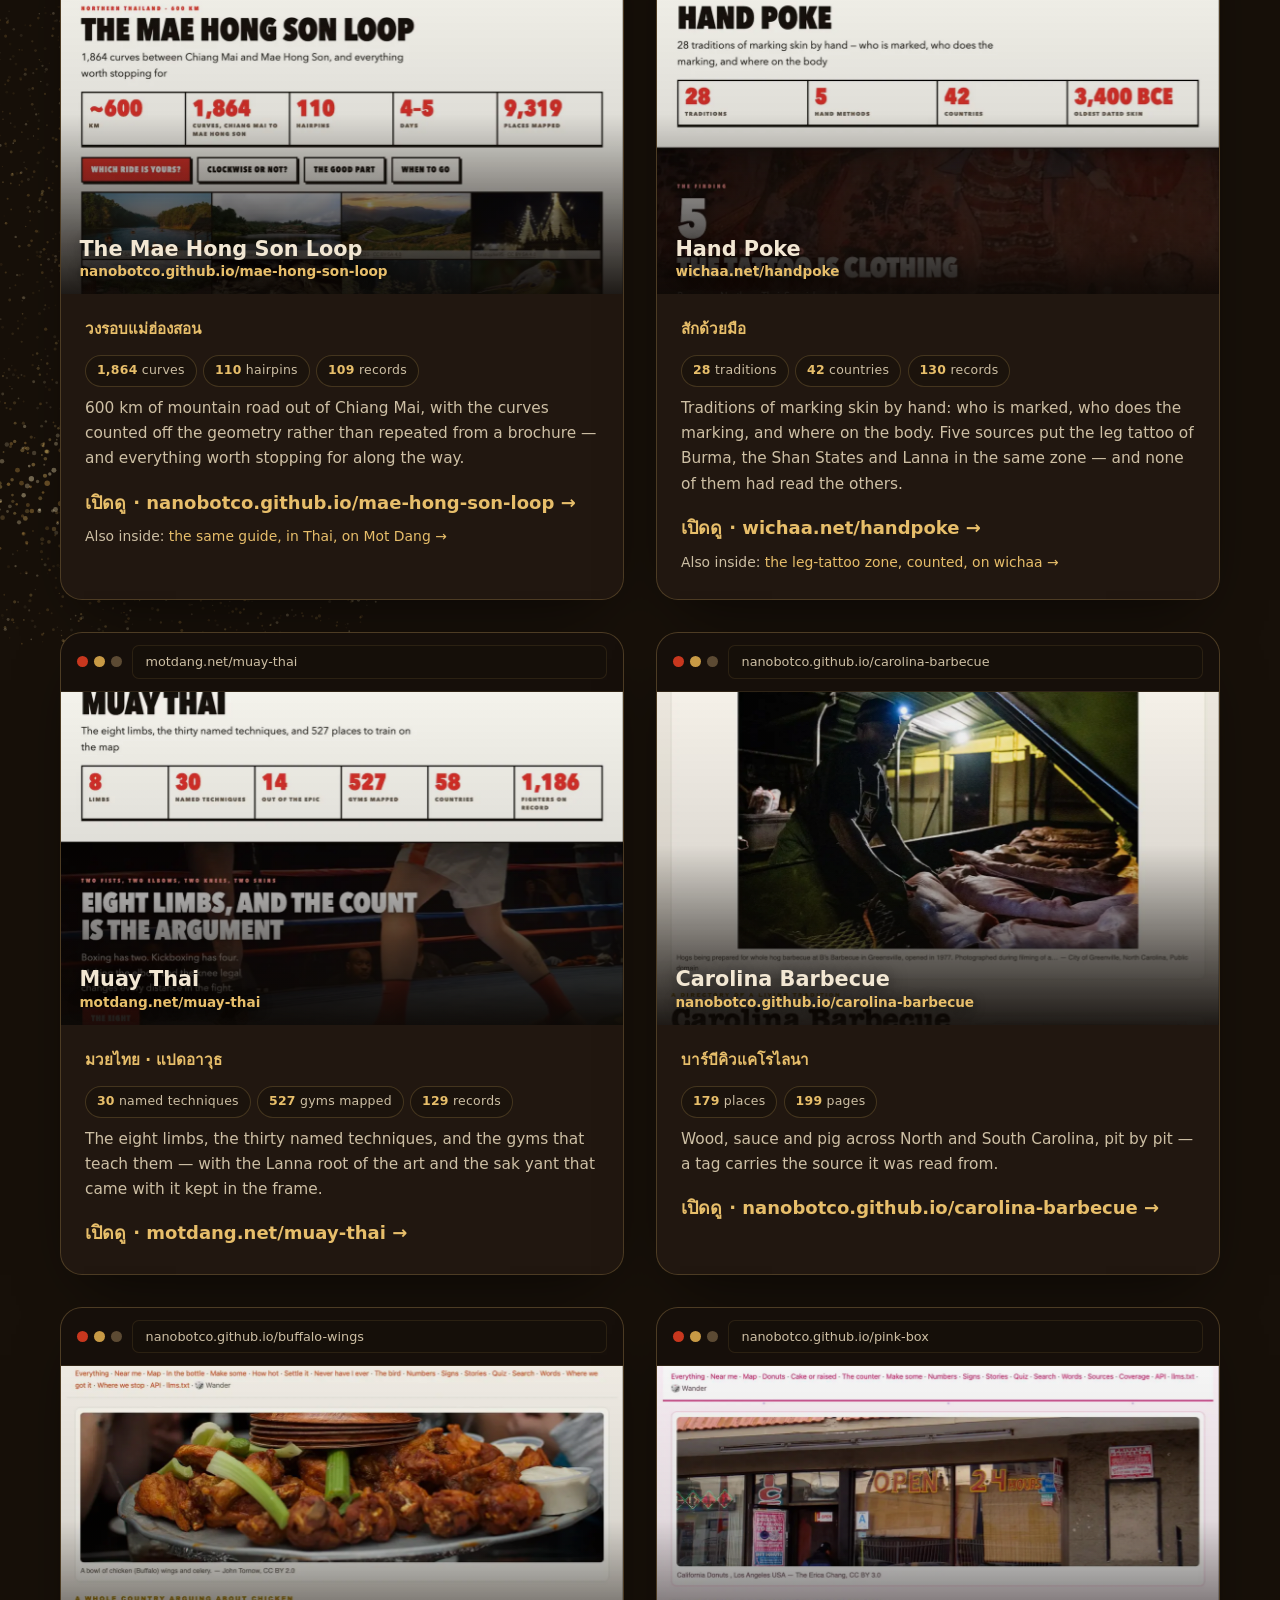
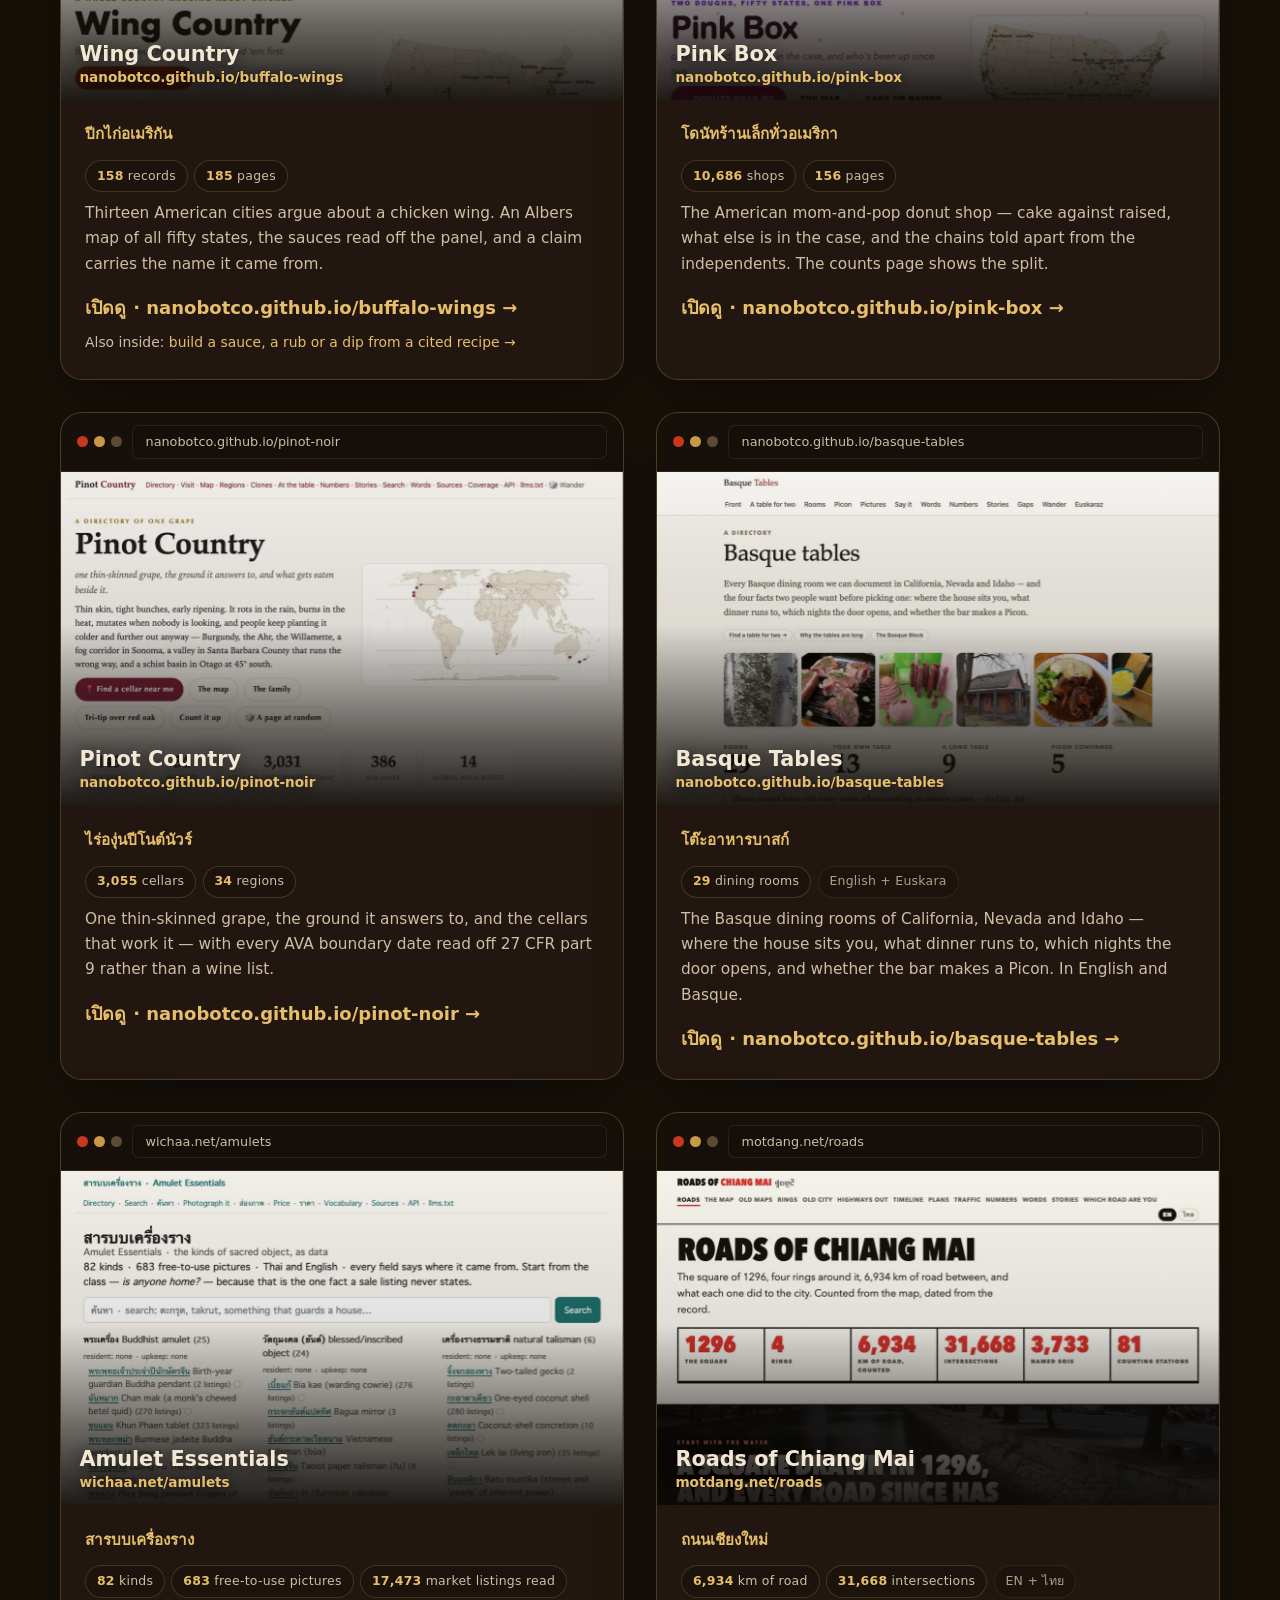
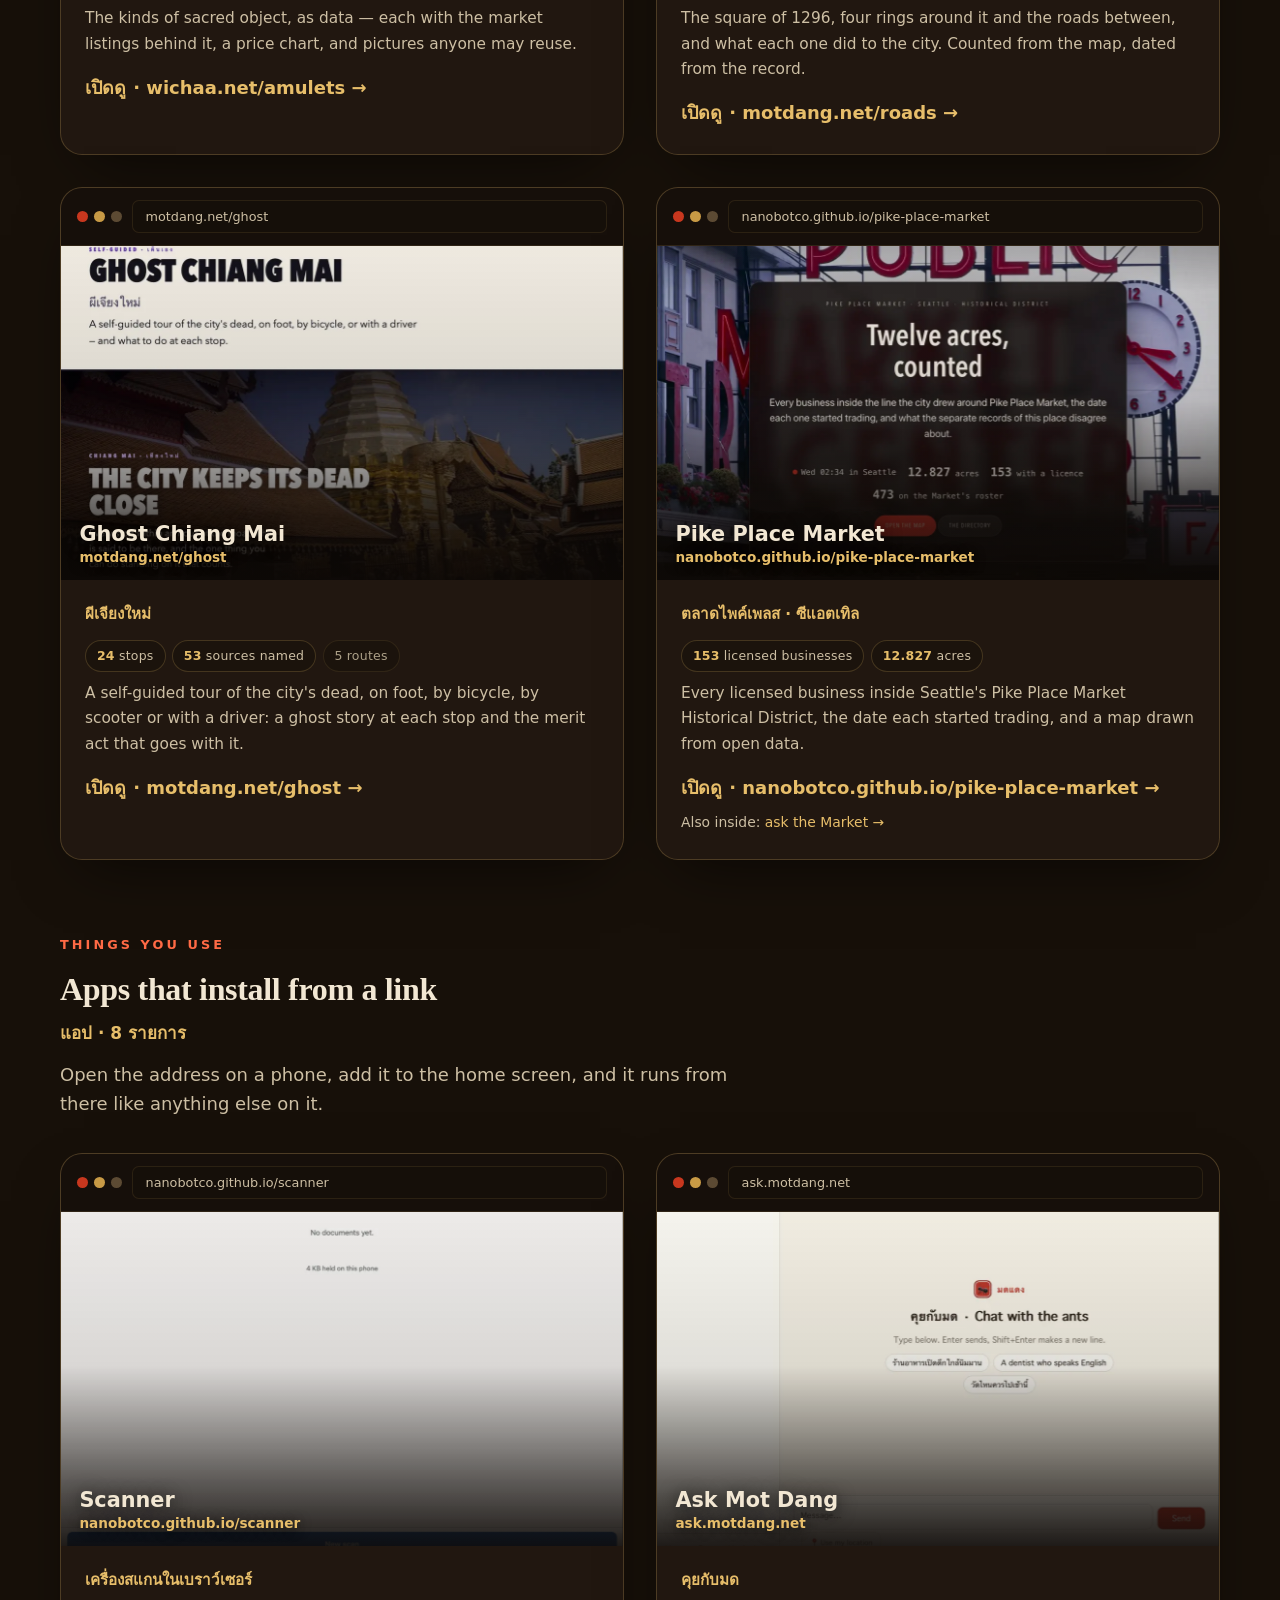
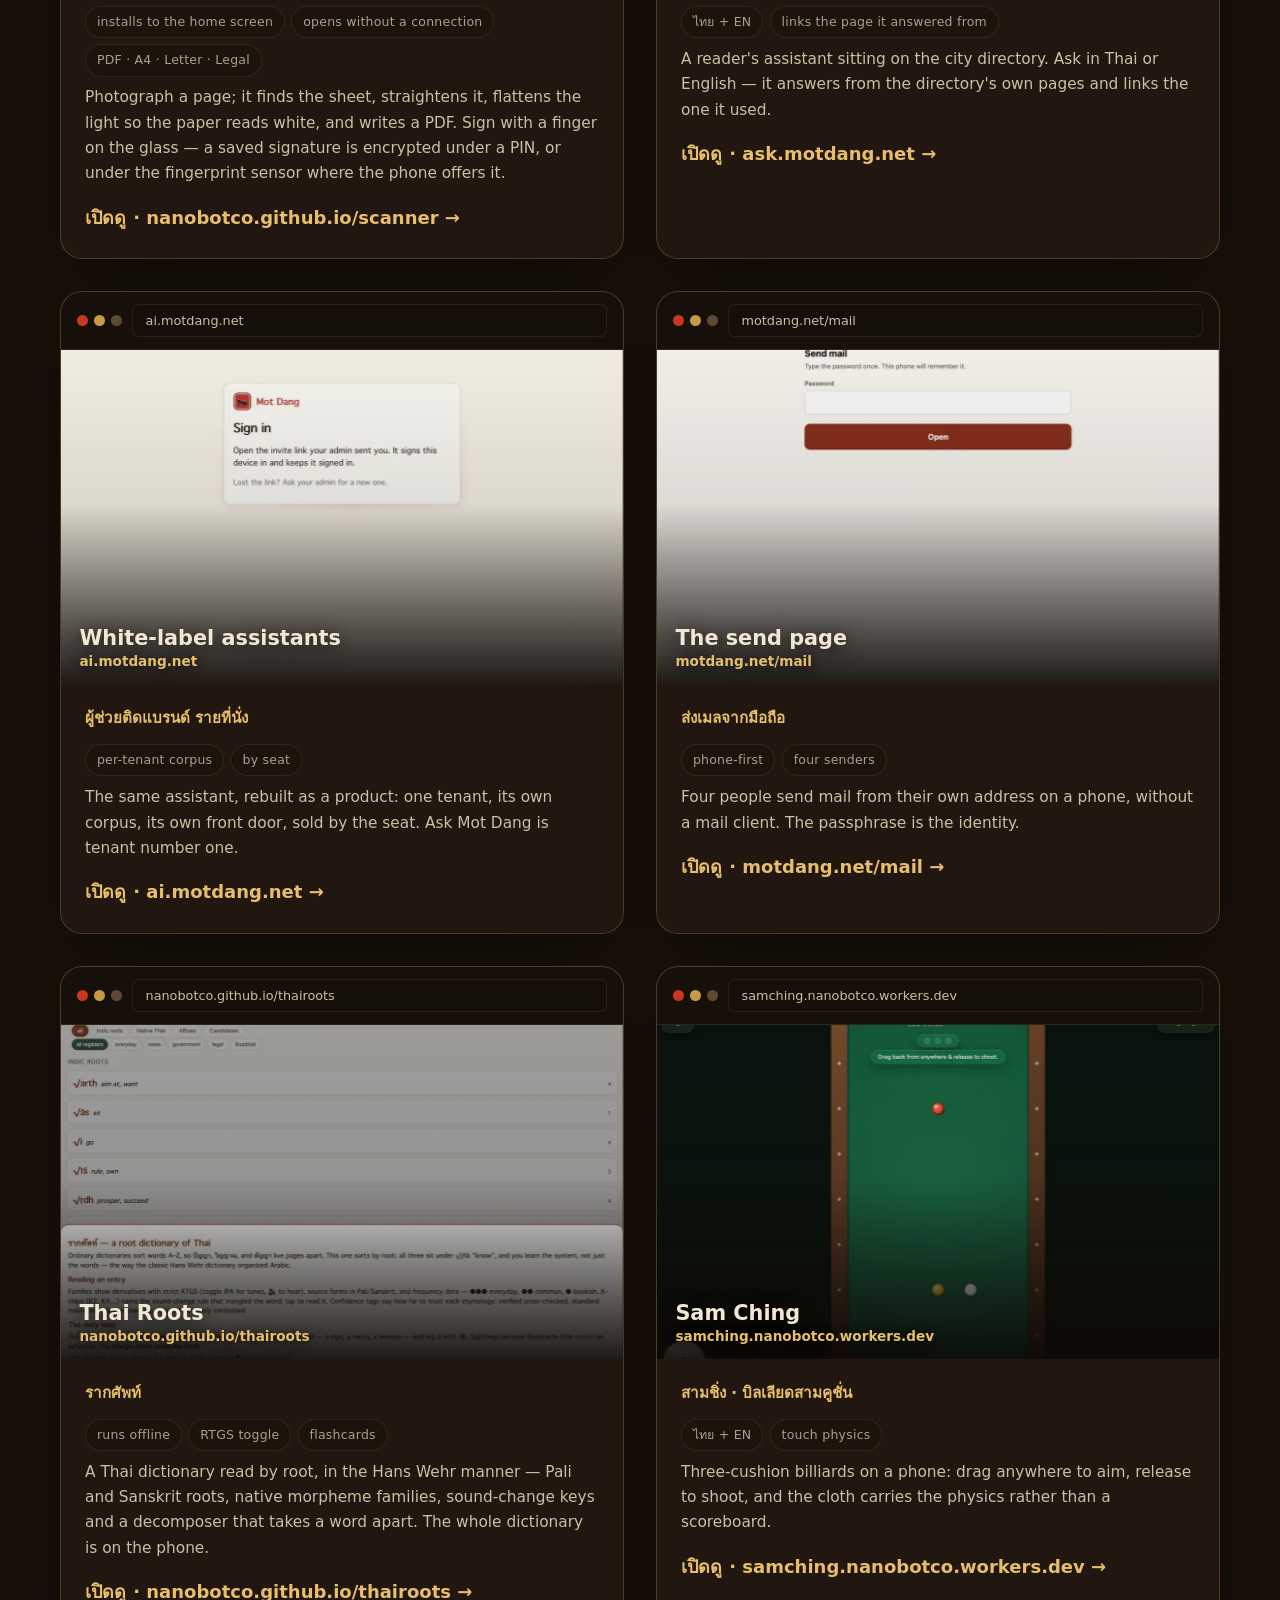
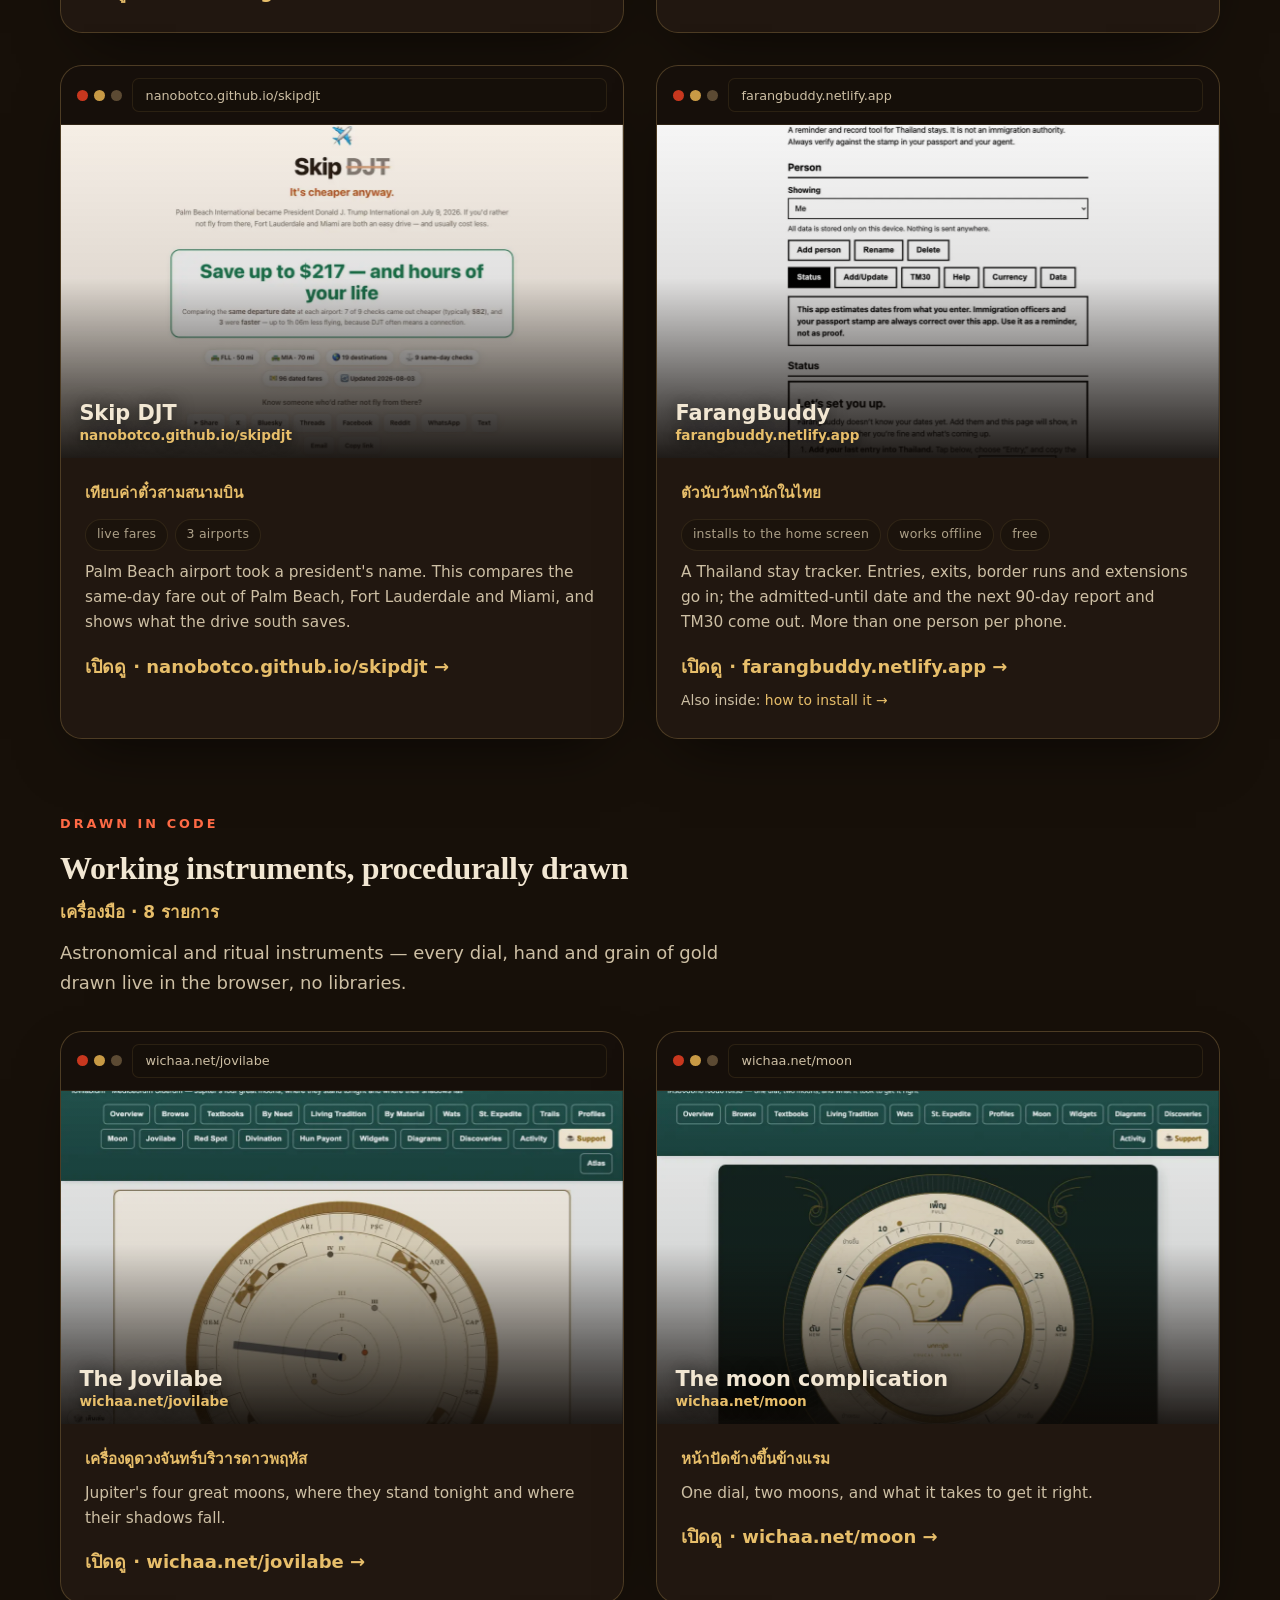
==== commit 064573d6: "Your own builder: hongdam.net/own Coding agent on the client's own GitHub and Cloudflare accounts; s" ====
--- a/docs/index.html
+++ b/docs/index.html
@@ -419,6 +419,7 @@
   <a class="link" href="#work"><b lang="th">เว็บที่เปิดอยู่</b> · Live</a>
   <a class="link" href="/portfolio/"><b lang="th">ผลงาน</b> · Portfolio</a>
   <a class="link" href="#workshop"><b lang="th">โรงงาน</b> · Workshop</a>
+  <a class="link" href="/own/"><b lang="th">ของคุณเอง</b> · Own</a>
   <a class="link" href="#visit"><b lang="th">เยี่ยม</b> · Visit</a>
   <a class="link" href="#contact"><b lang="th">ติดต่อ</b> · Contact</a>
 </nav>
@@ -1178,6 +1179,7 @@
       <div class="cta-row" style="margin-top:1.8rem">
         <a class="btn btn-gold magnetic" href="/services/"><span lang="th">ส่งเรื่องมา</span> · Send us the brief →</a>
         <a class="btn btn-glass magnetic" href="mailto:nan@motdang.net">nan@motdang.net</a>
+        <a class="btn btn-glass magnetic" href="/own/"><span lang="th">เครื่องสร้างเว็บของคุณเอง</span> · Your own builder →</a>
       </div>
     </div>
   </div>
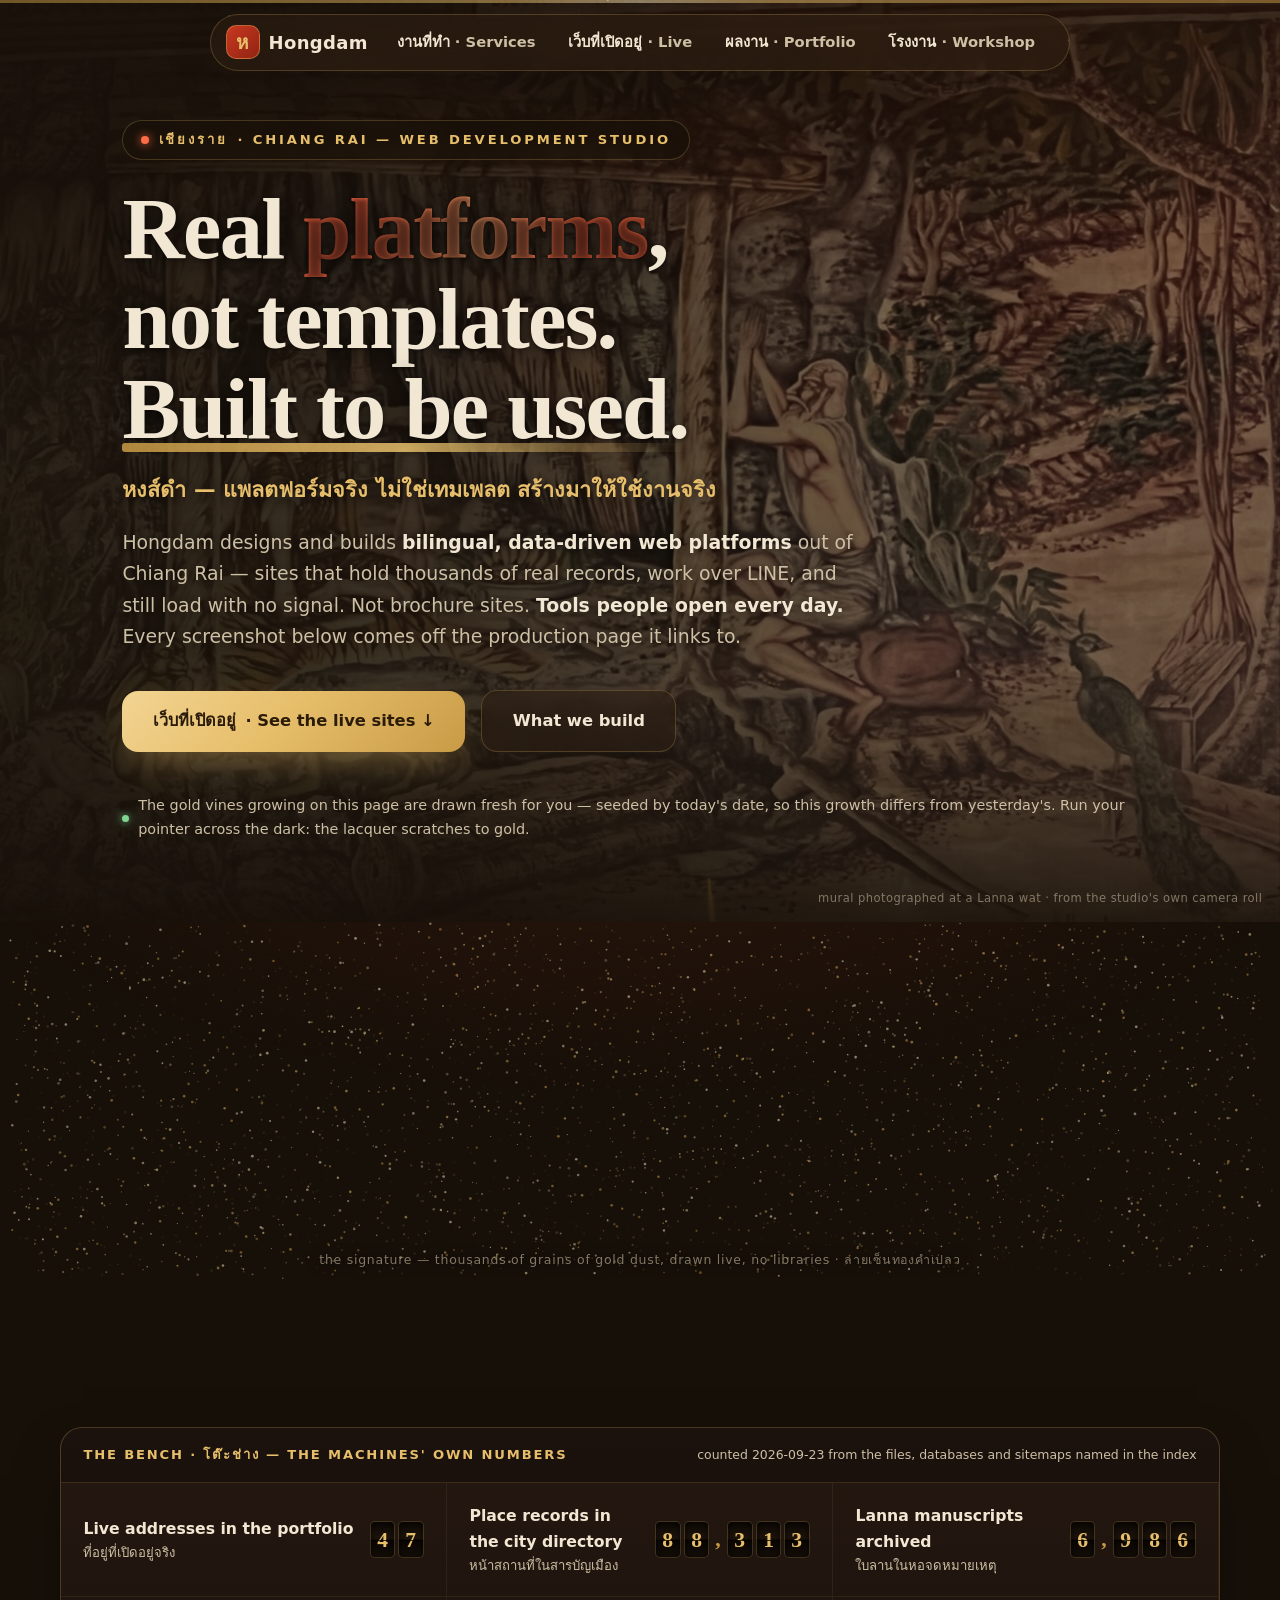
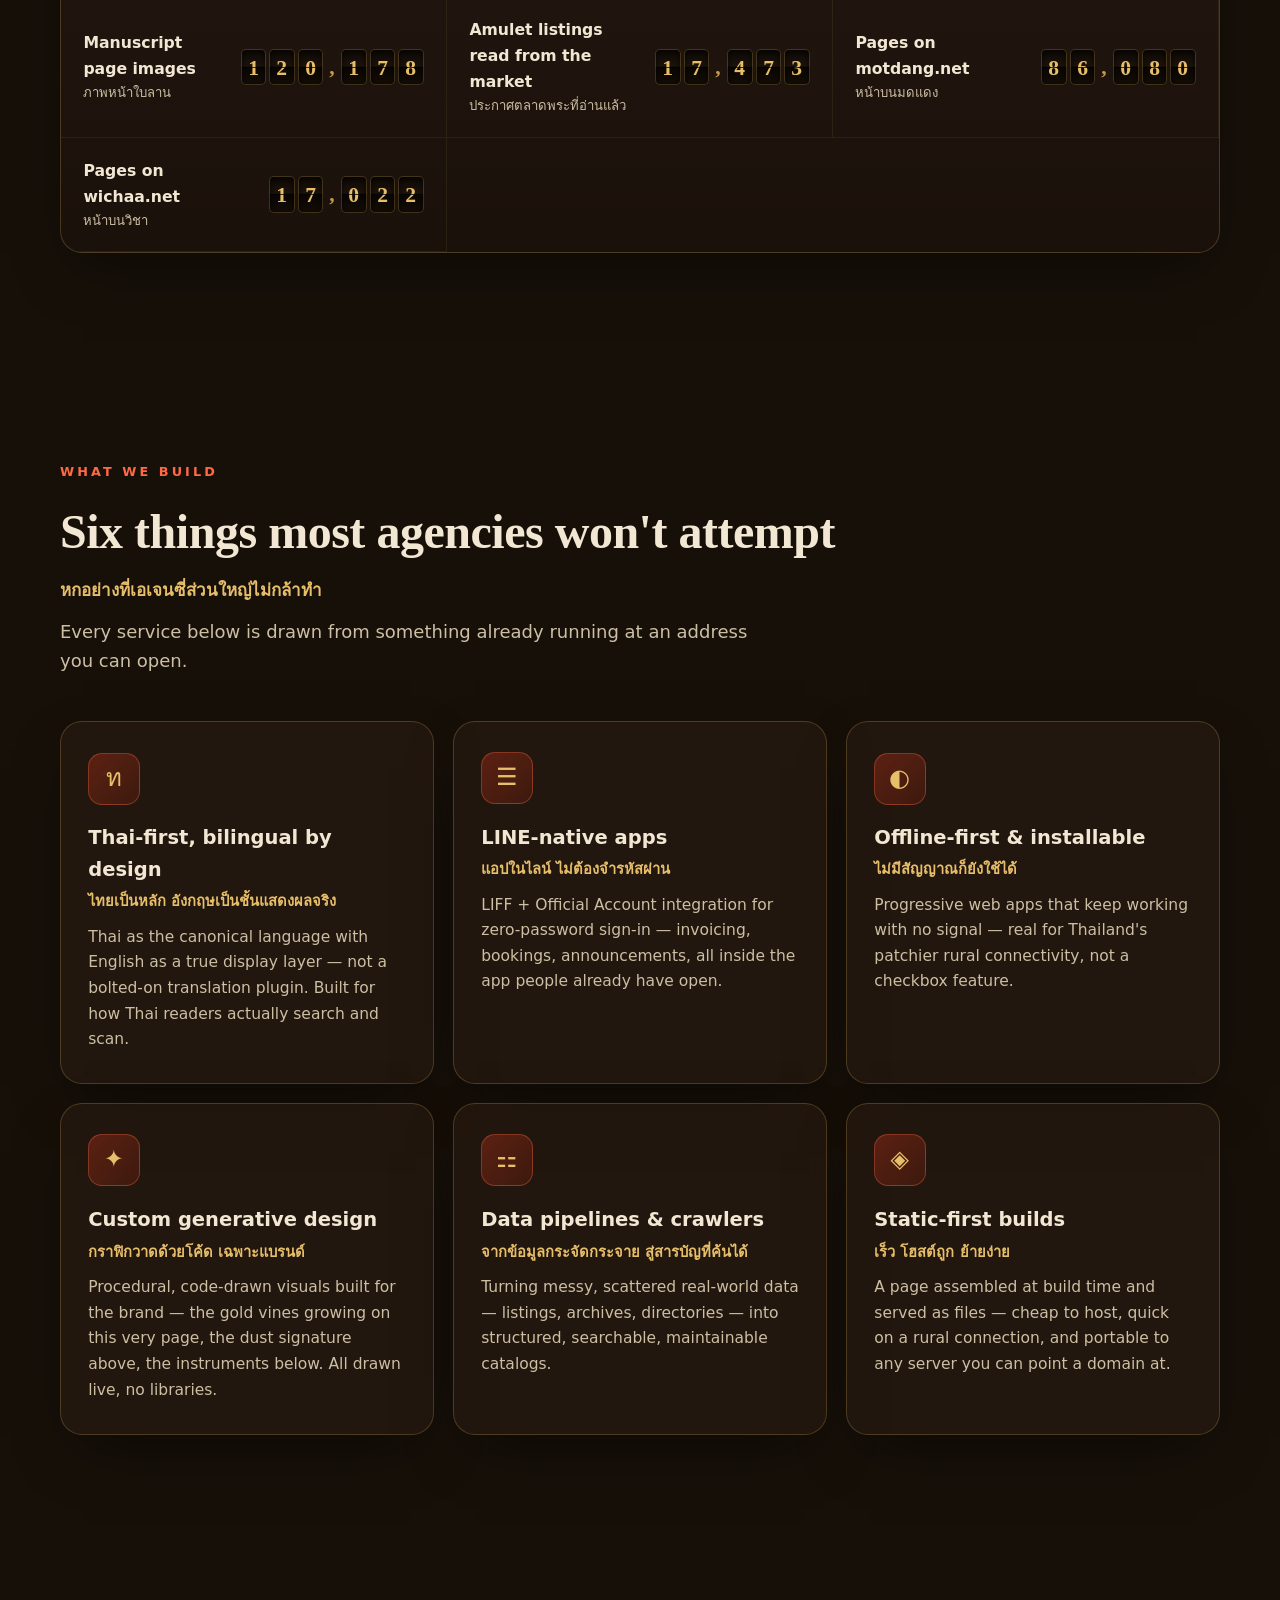
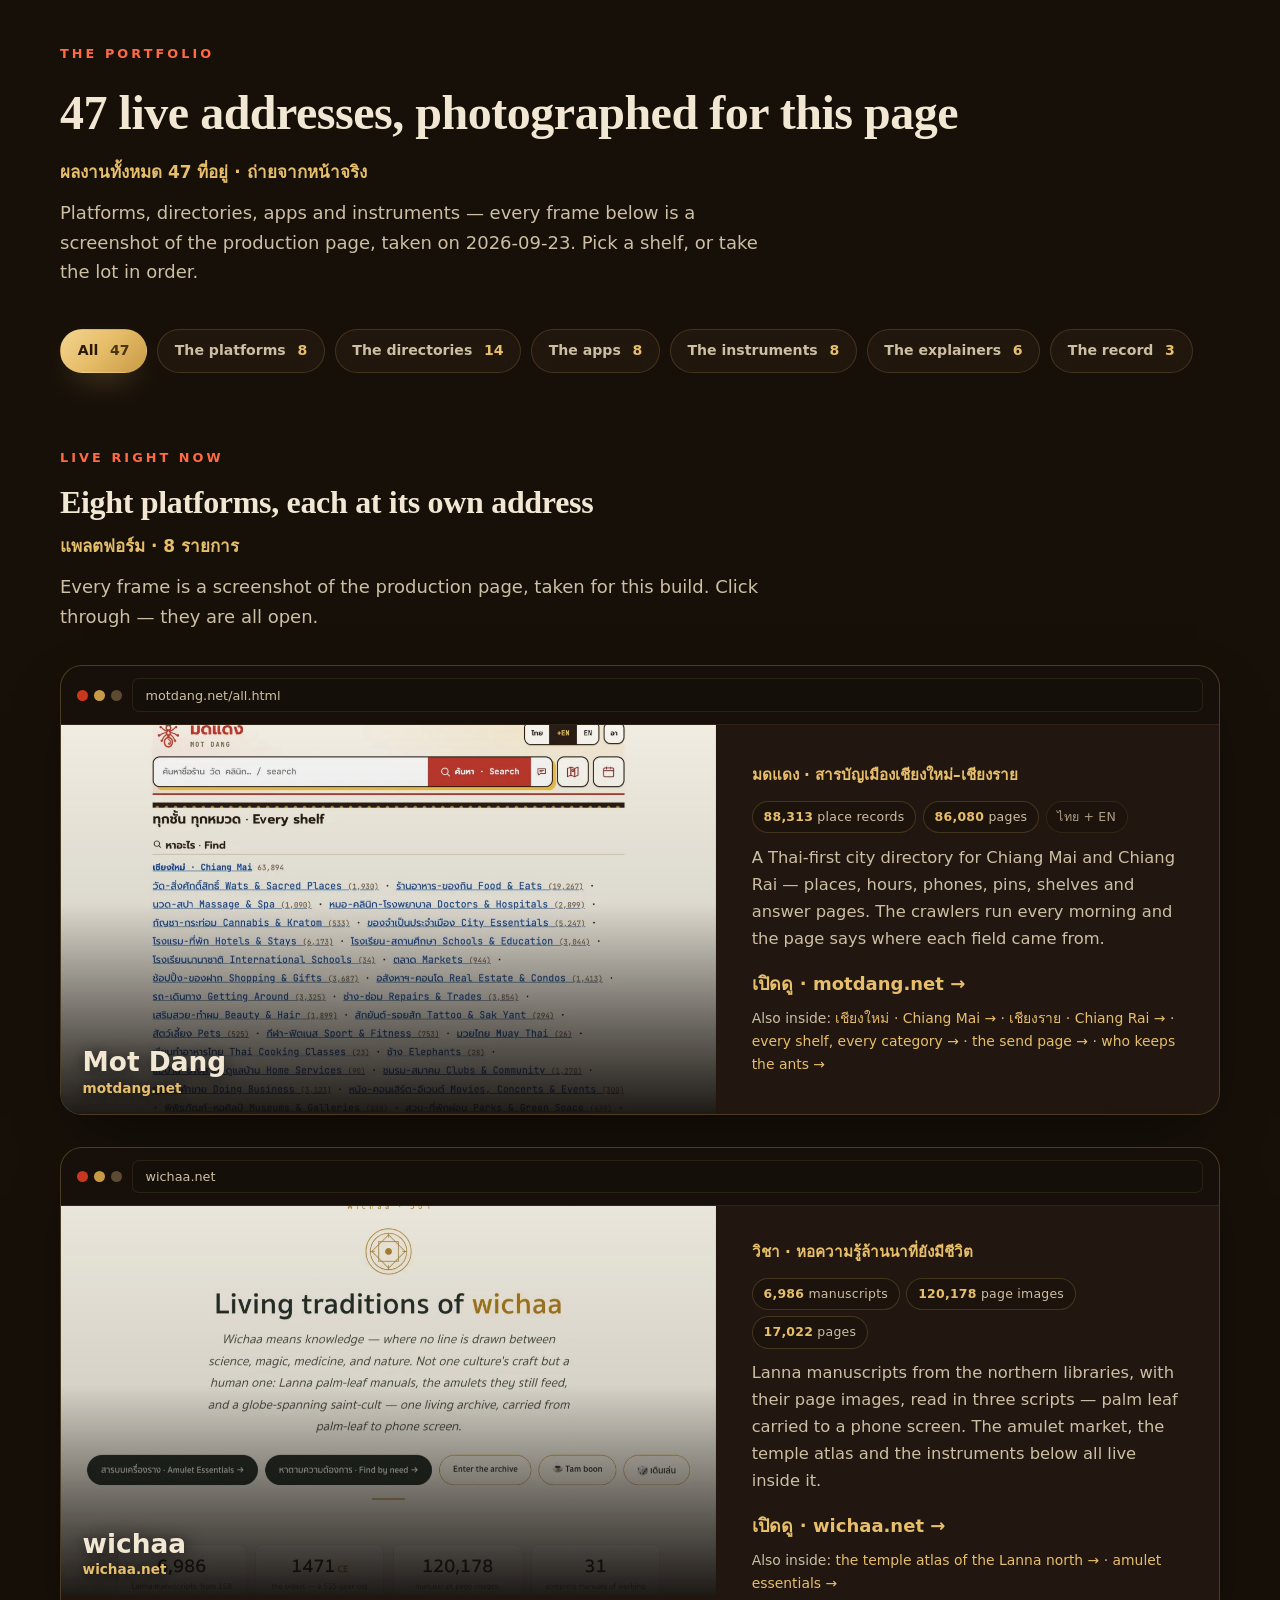
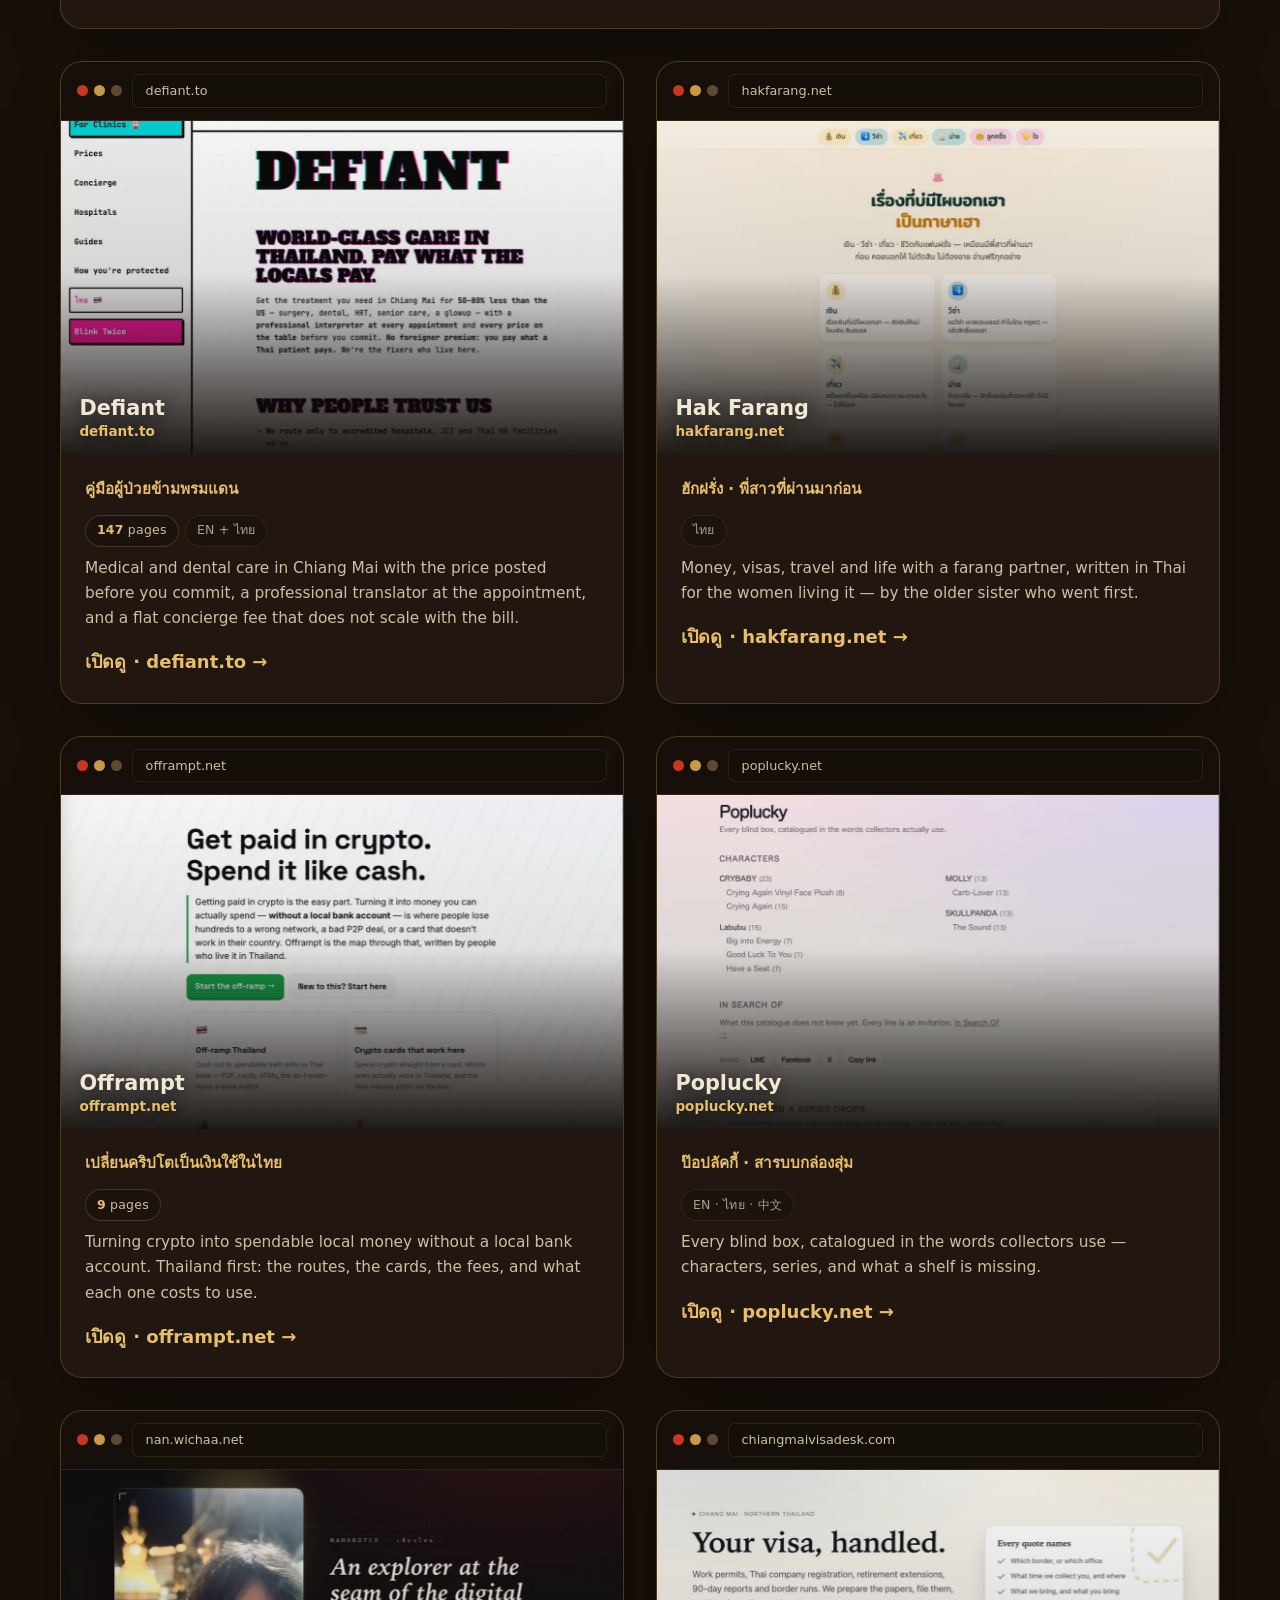
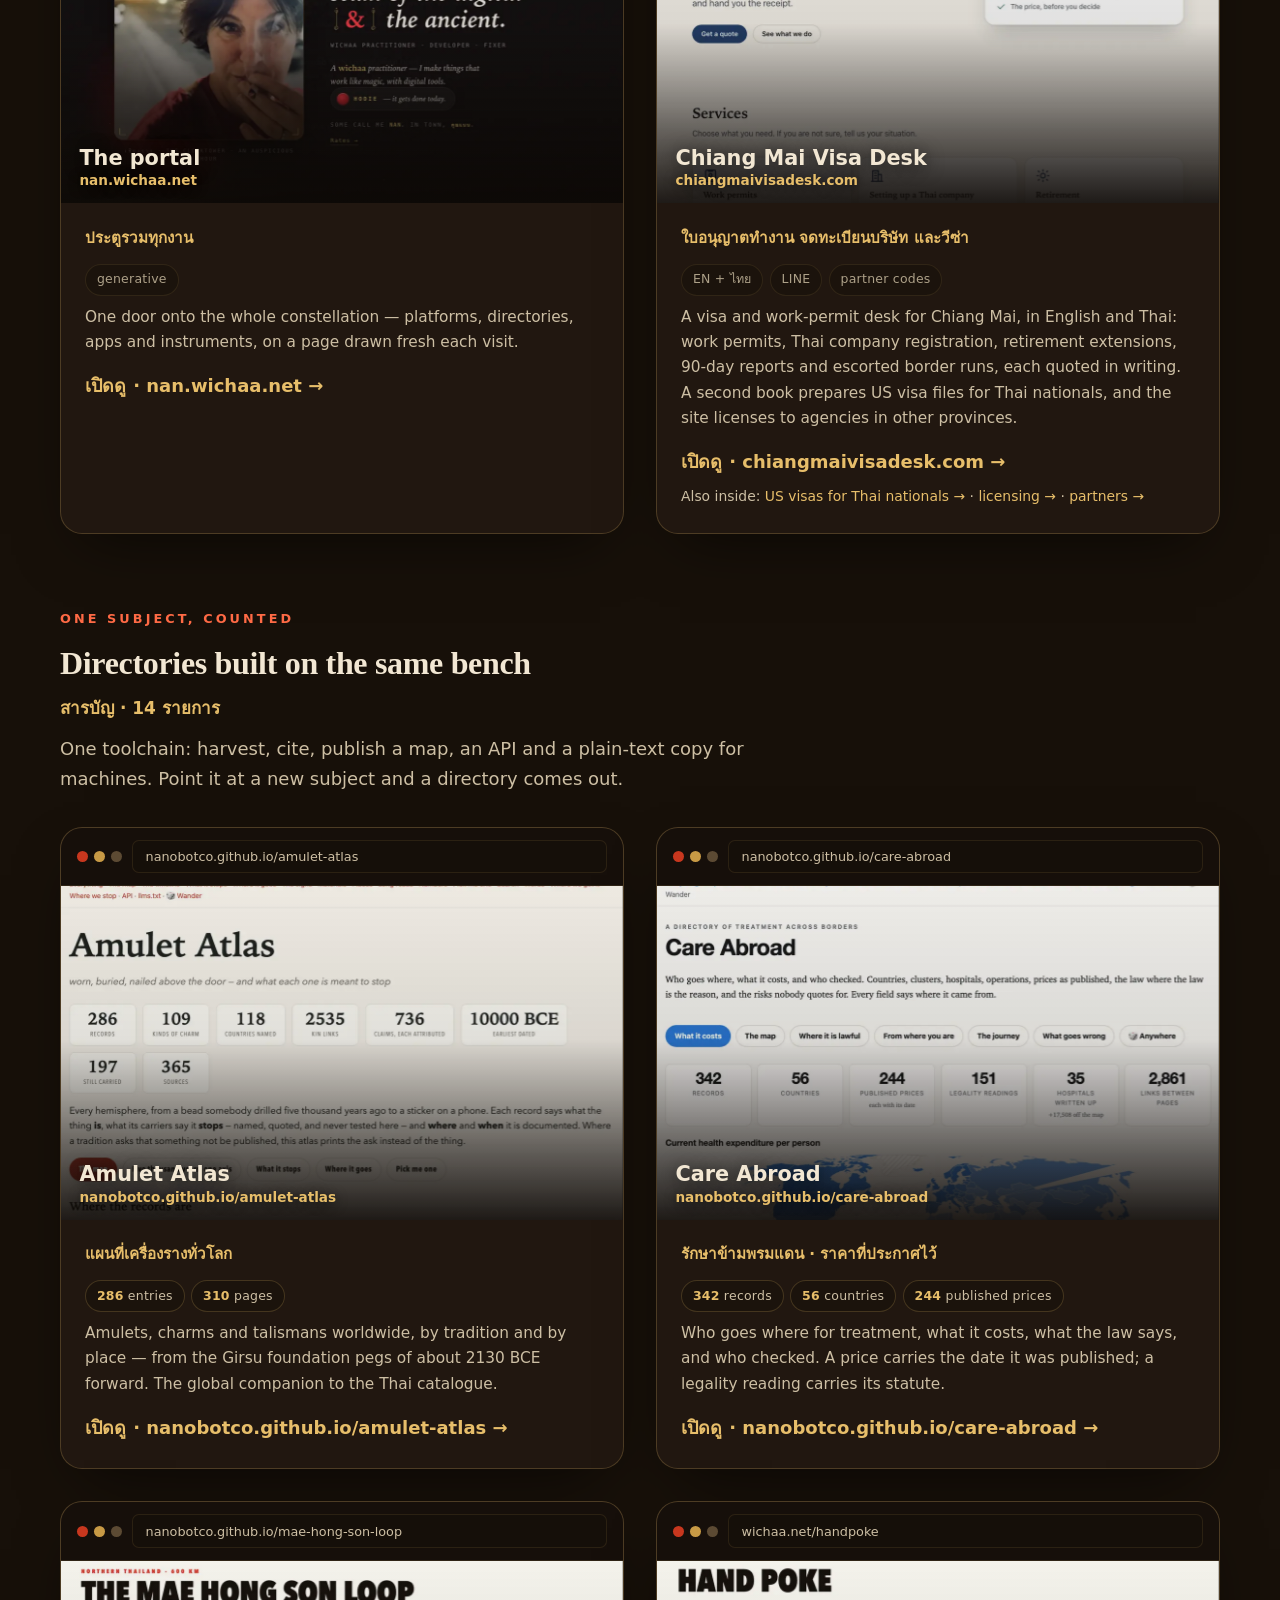
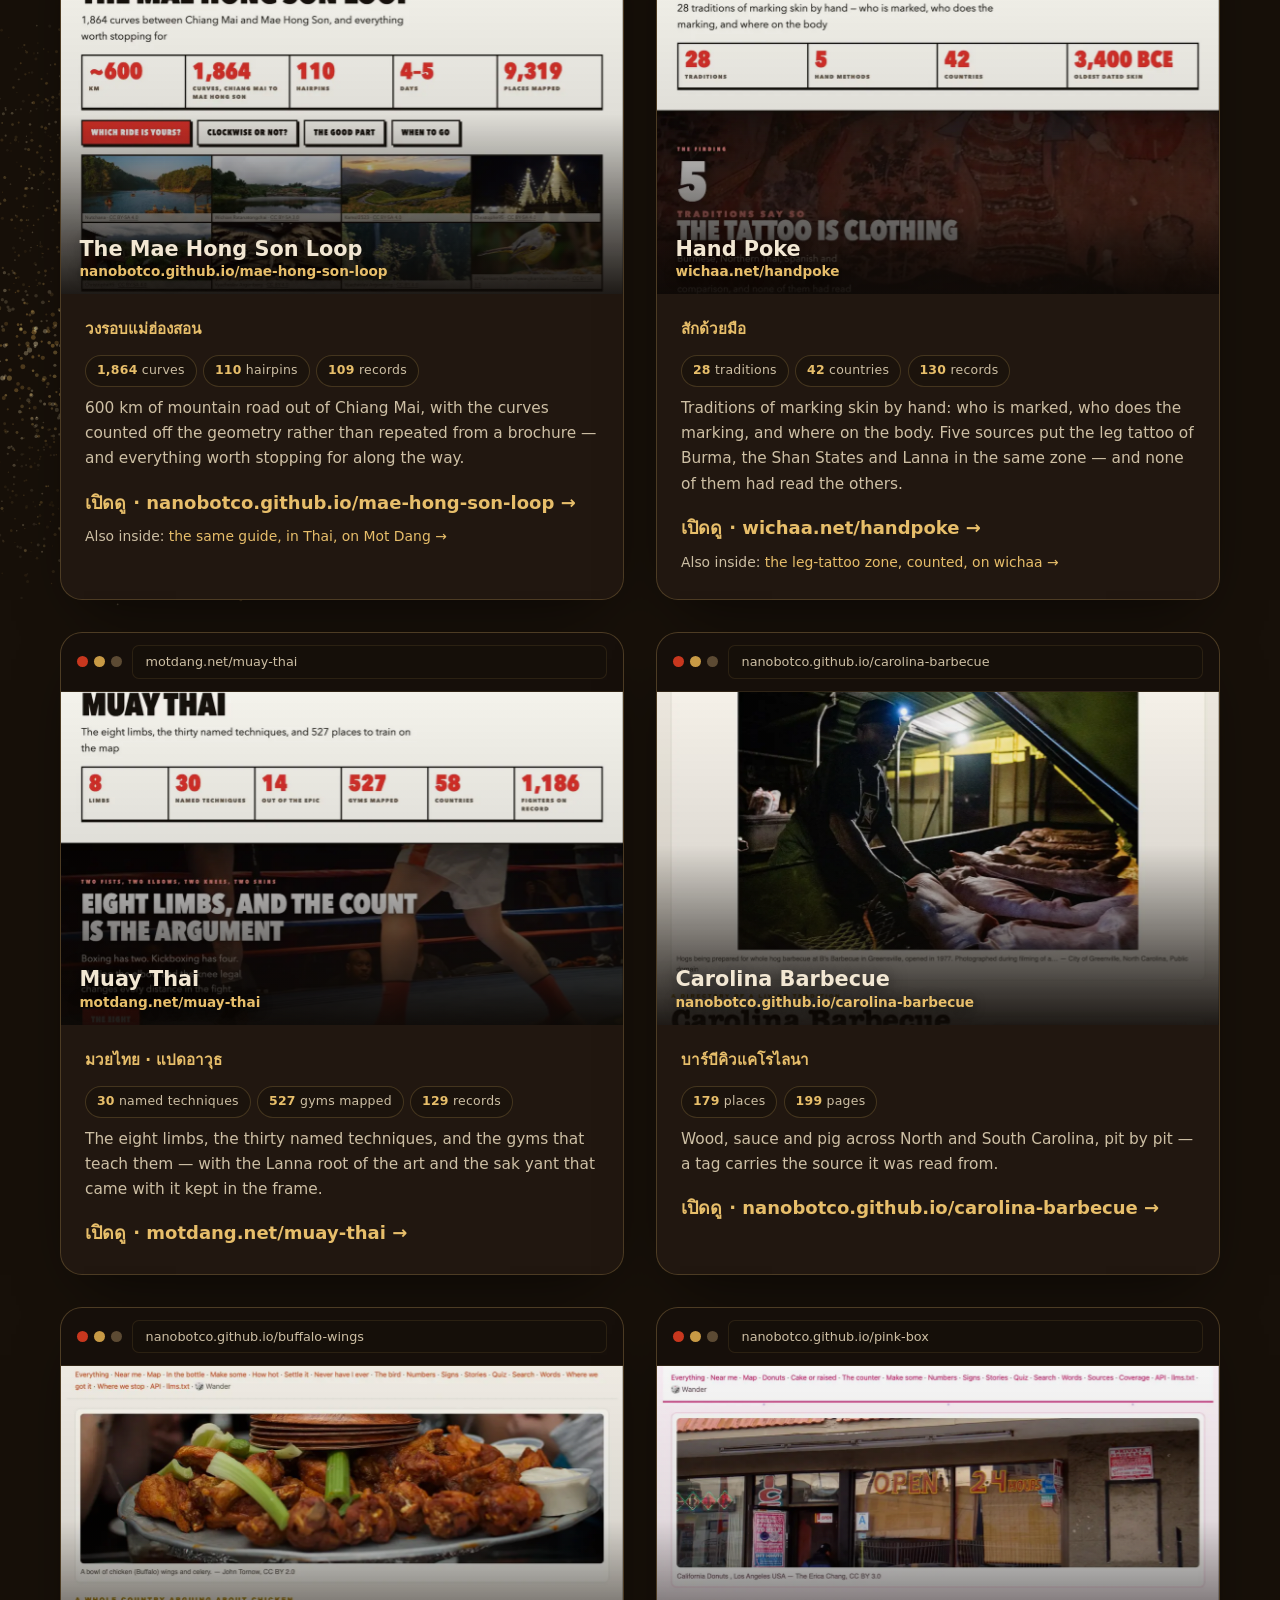
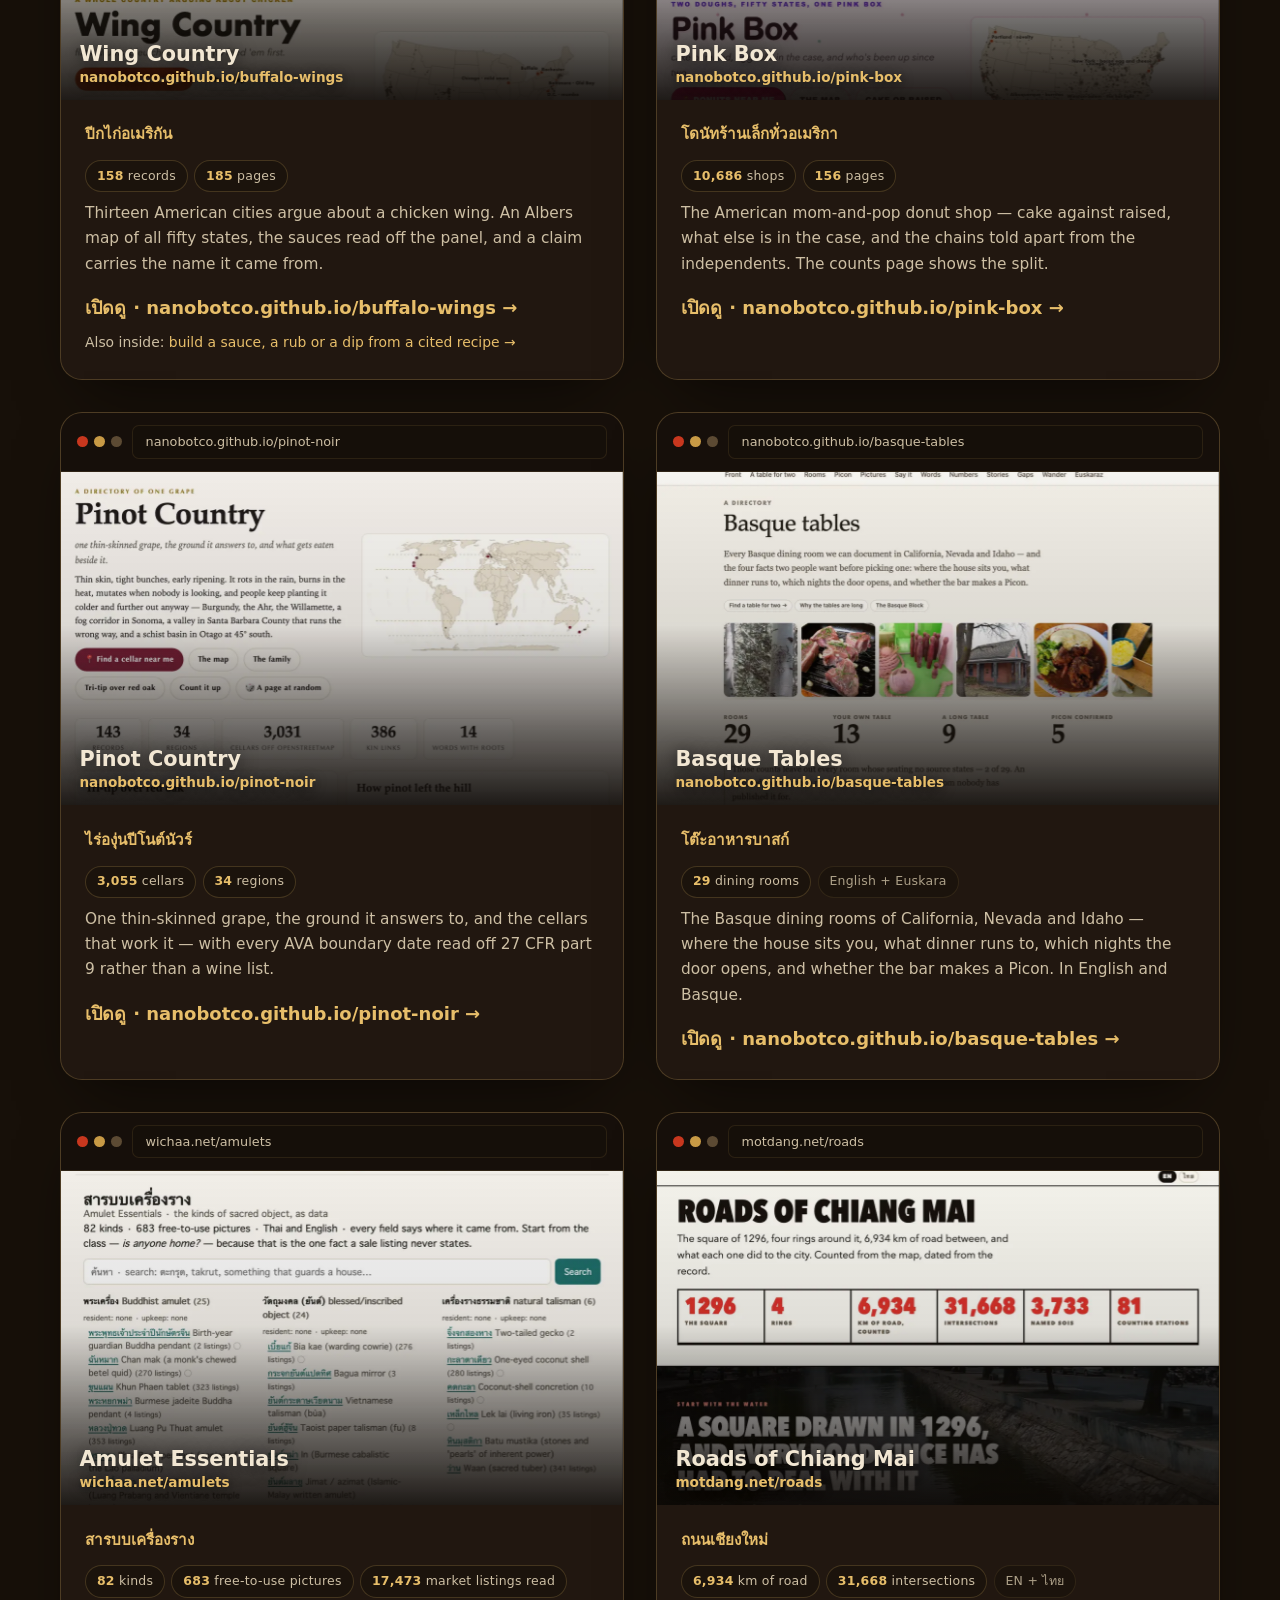
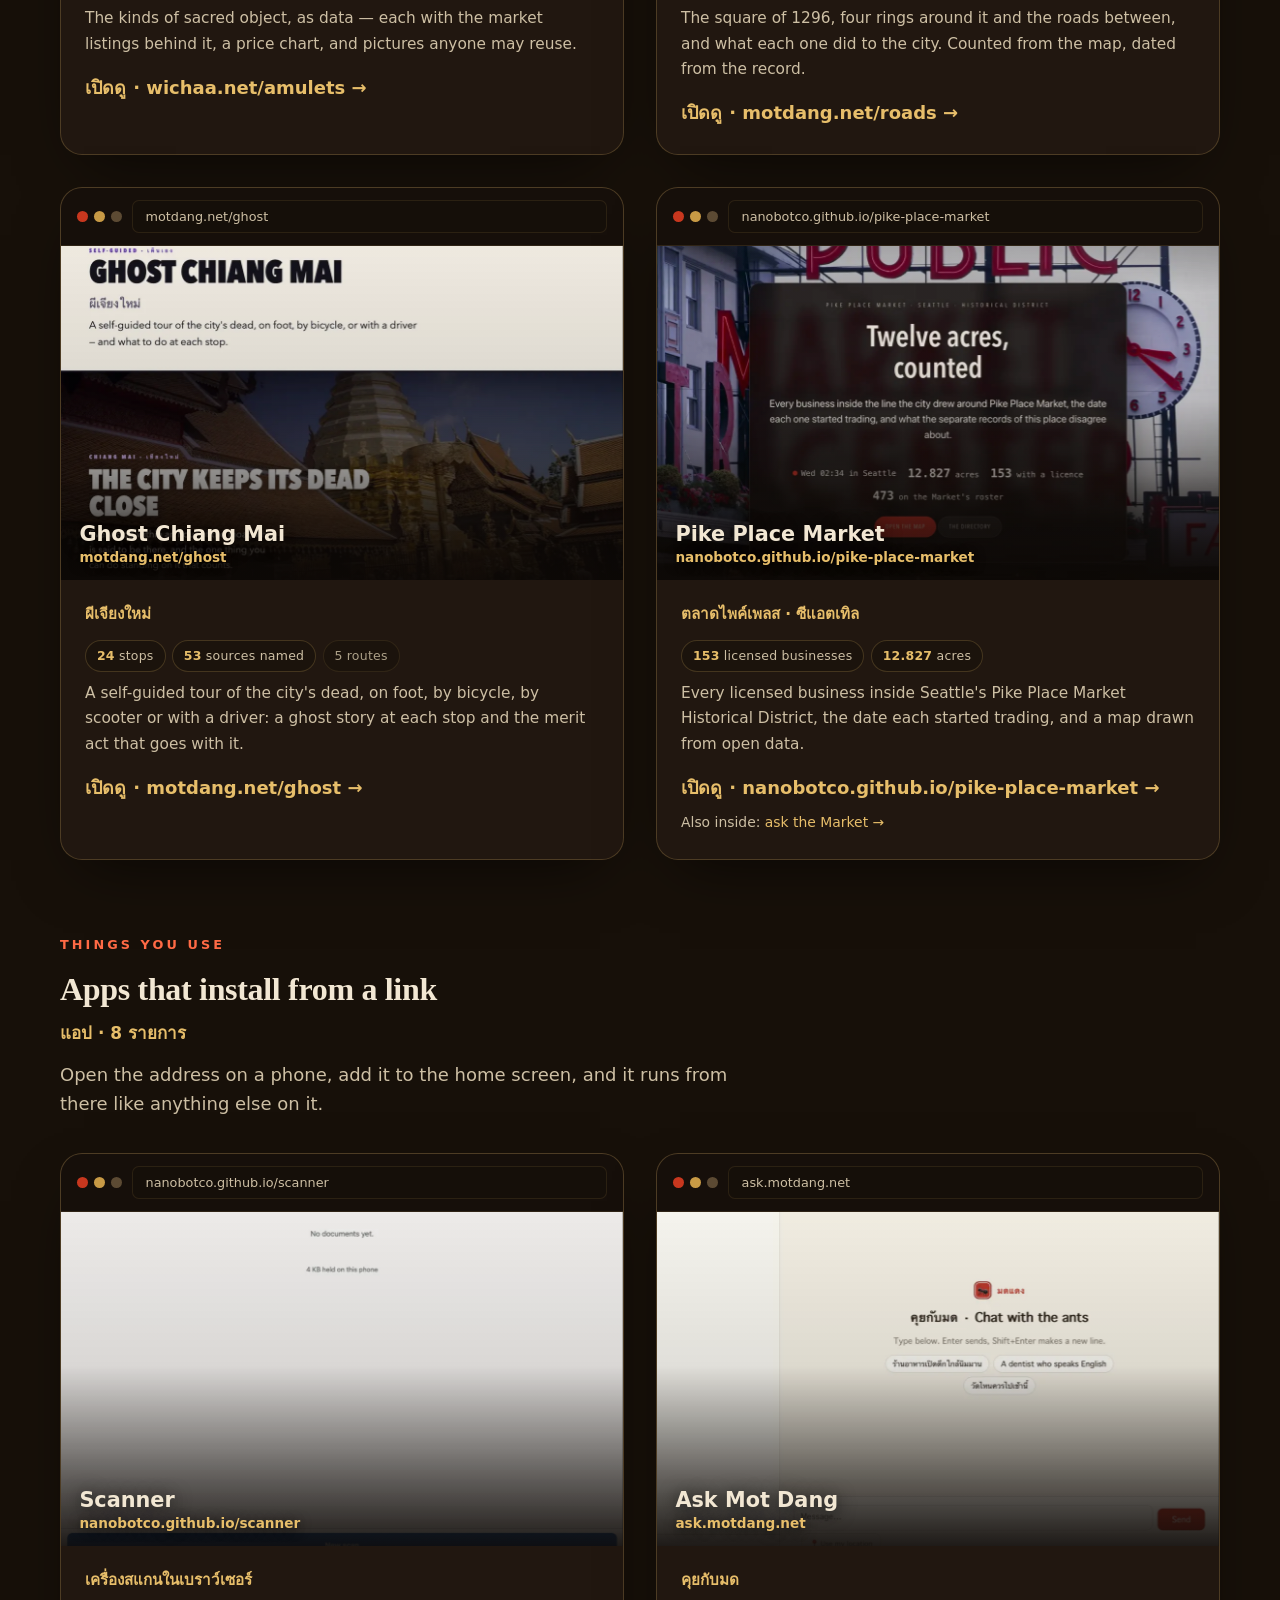
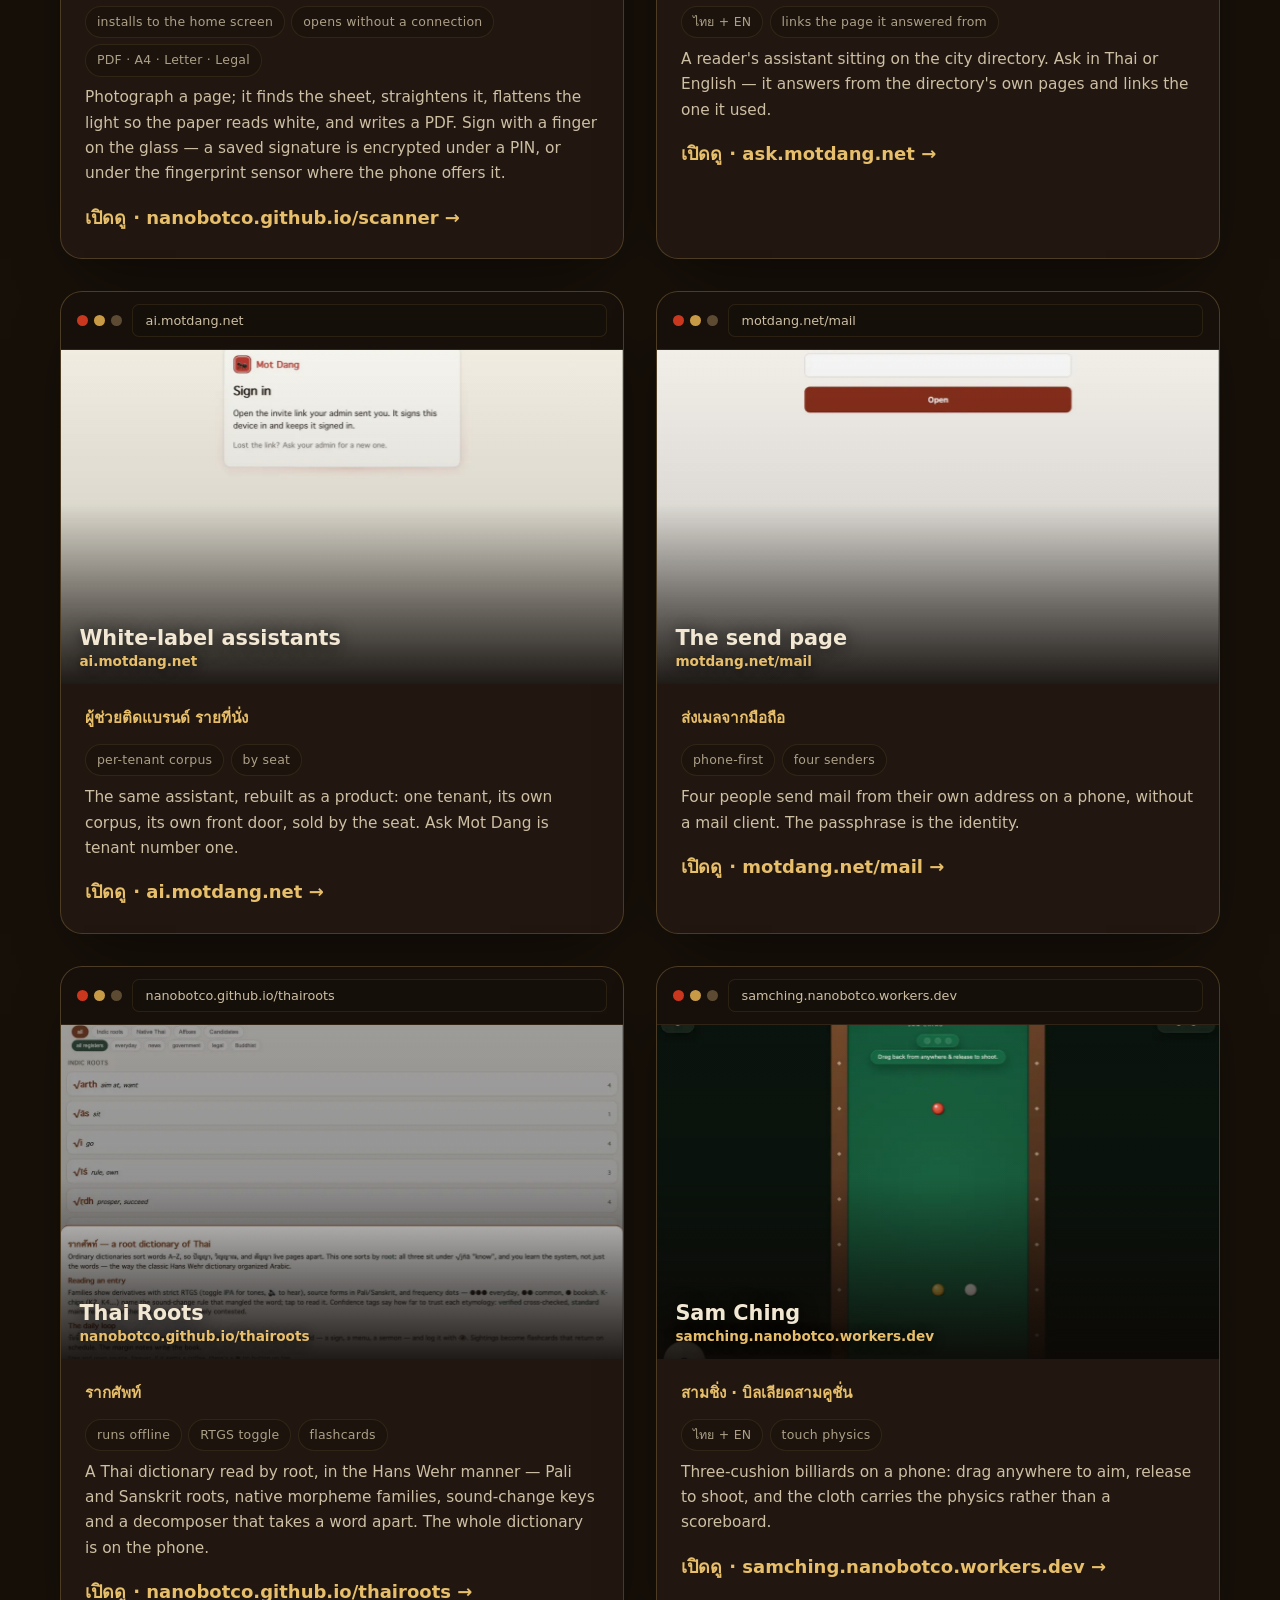
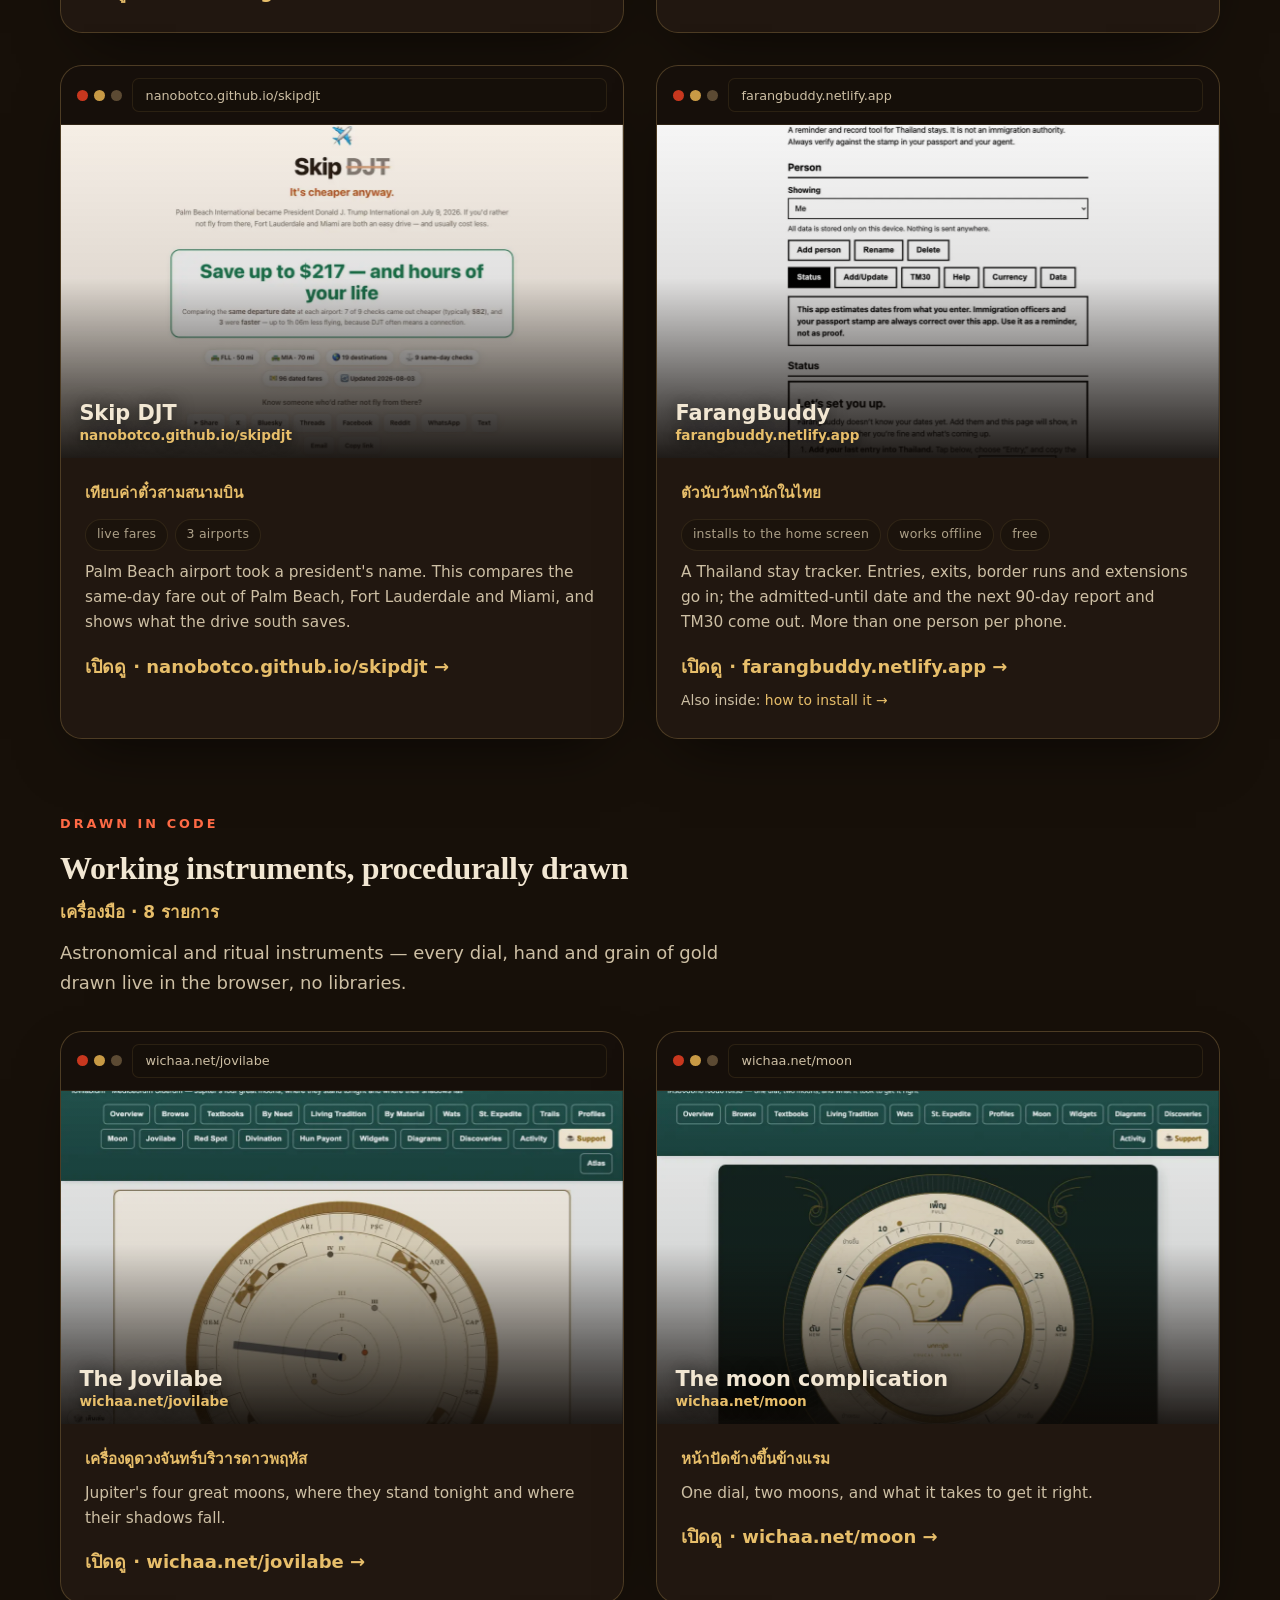
==== commit 0a608b8f: "Security headers and JSON-LD HSTS, CSP, X-Frame-Options and Permissions-Policy in _headers; Organiza" ====
--- a/docs/index.html
+++ b/docs/index.html
@@ -405,6 +405,46 @@
 <meta name="google" content="notranslate">
 <meta name="robots" content="notranslate">
 <script>if(/[.]translate[.]goog$/.test(location.hostname))location.replace("https://"+location.hostname.slice(0,-15).replace(/--/g,"~").replace(/-/g,".").replace(/~/g,"-")+location.pathname+location.search.replace(/([?&])_x_tr_[^&]*/g,"$1").replace(/[?&]+$/,"").replace(/[?]&+/,"?")+location.hash)</script>
+<script type="application/ld+json">
+{
+ "@context": "https://schema.org",
+ "@graph": [
+  {
+   "@type": "Organization",
+   "@id": "https://hongdam.net/#org",
+   "name": "Hongdam",
+   "alternateName": "หงส์ดำ",
+   "url": "https://hongdam.net/",
+   "logo": "https://hongdam.net/assets/favicon.svg",
+   "image": "https://hongdam.net/assets/card.jpg",
+   "email": "nan@motdang.net",
+   "description": "Web development studio in Chiang Rai, Thailand: bilingual, LINE-native, data-driven web platforms.",
+   "address": {
+    "@type": "PostalAddress",
+    "addressLocality": "Chiang Rai",
+    "addressCountry": "TH"
+   }
+  },
+  {
+   "@type": "WebSite",
+   "@id": "https://hongdam.net/#site",
+   "name": "Hongdam หงส์ดำ",
+   "alternateName": [
+    "Hongdam",
+    "หงส์ดำ"
+   ],
+   "url": "https://hongdam.net/",
+   "inLanguage": [
+    "en",
+    "th"
+   ],
+   "publisher": {
+    "@id": "https://hongdam.net/#org"
+   }
+  }
+ ]
+}
+</script>
 </head>
 <body>
 <a class="skip" href="#main">ข้ามไปเนื้อหา · Skip to content</a>
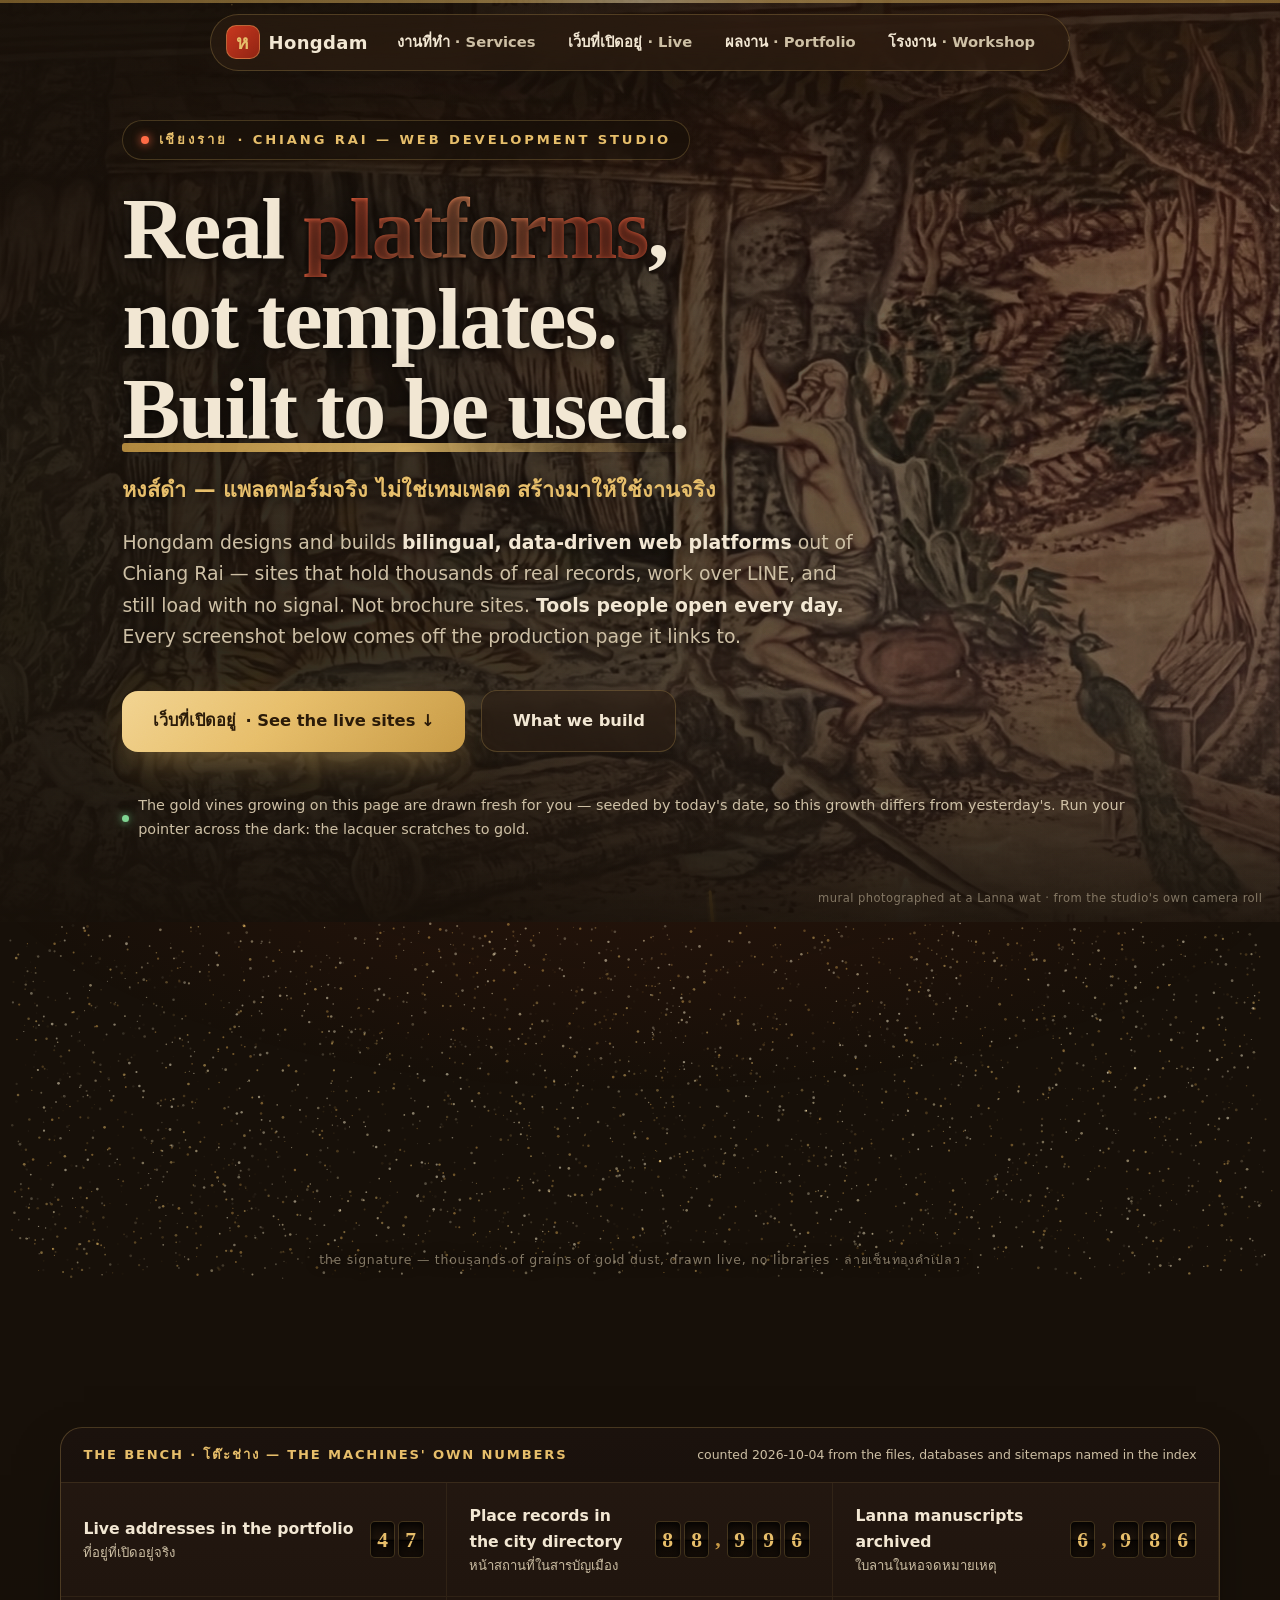
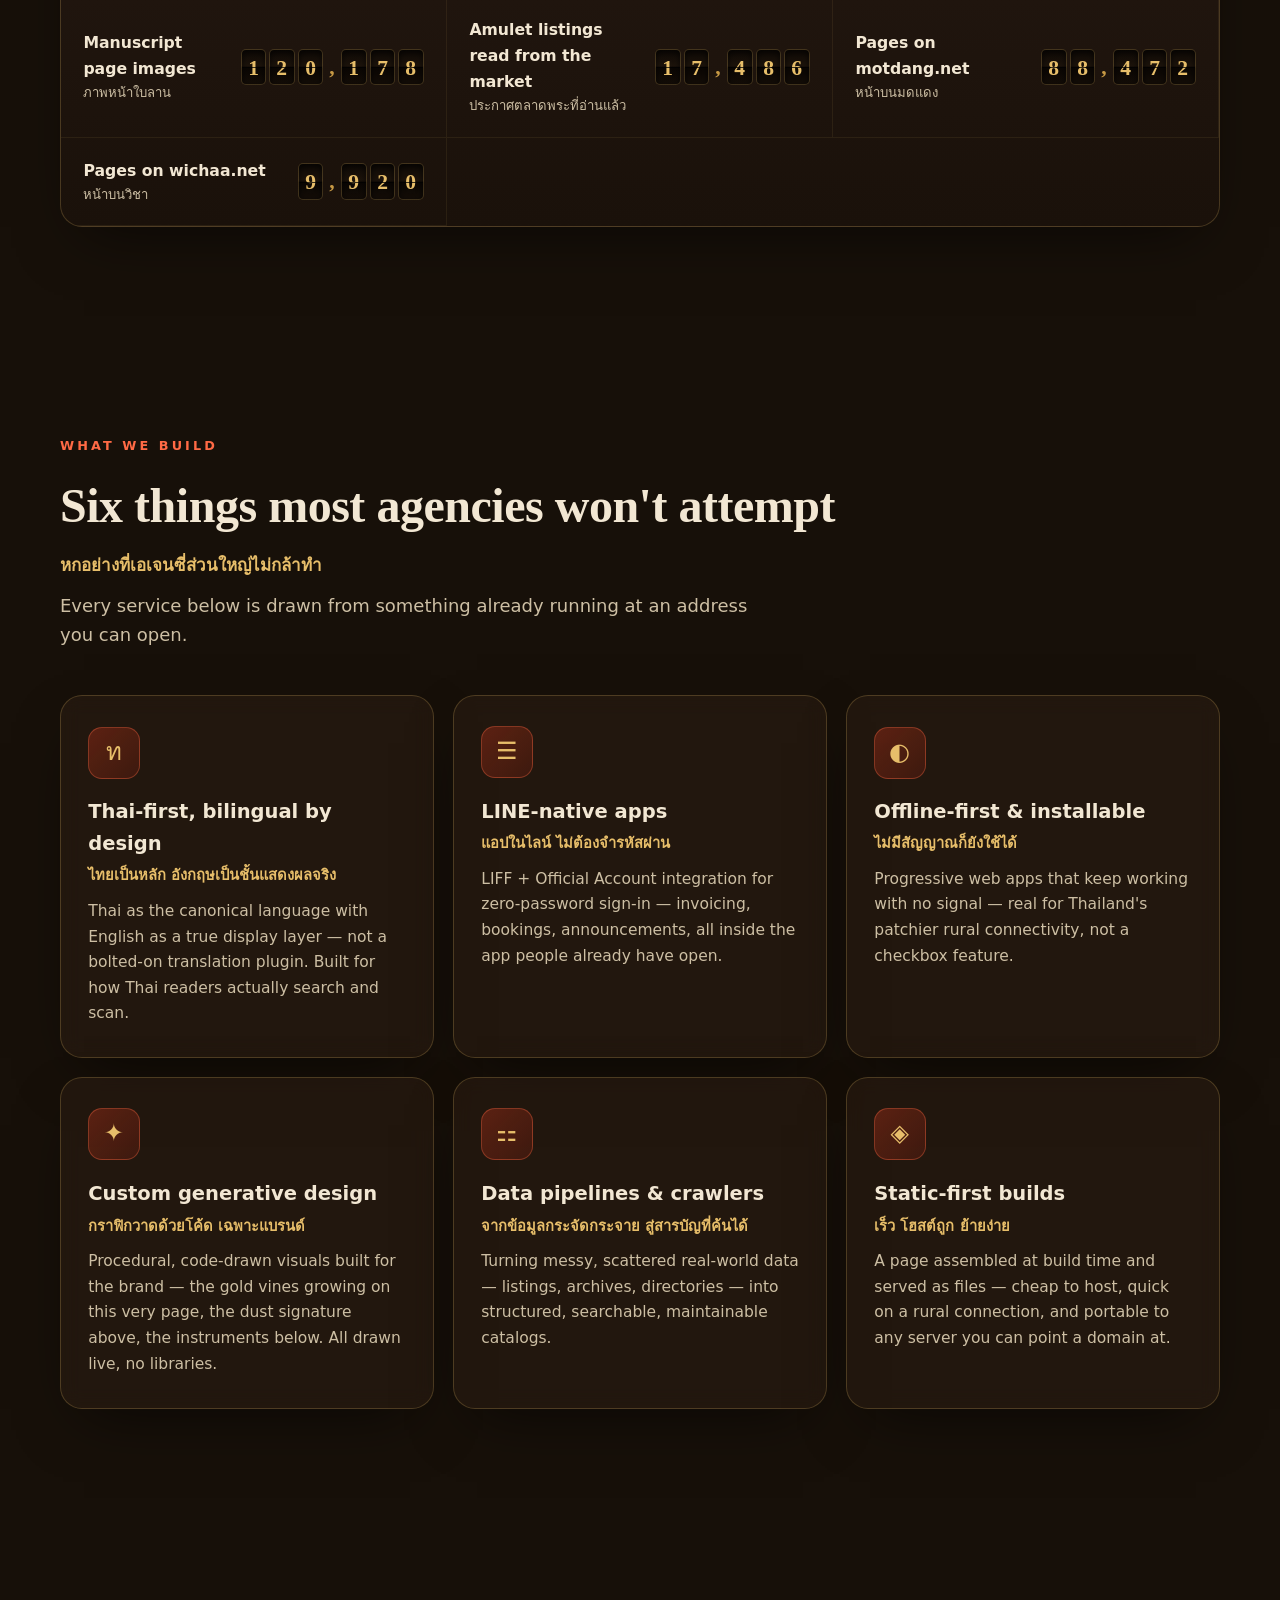
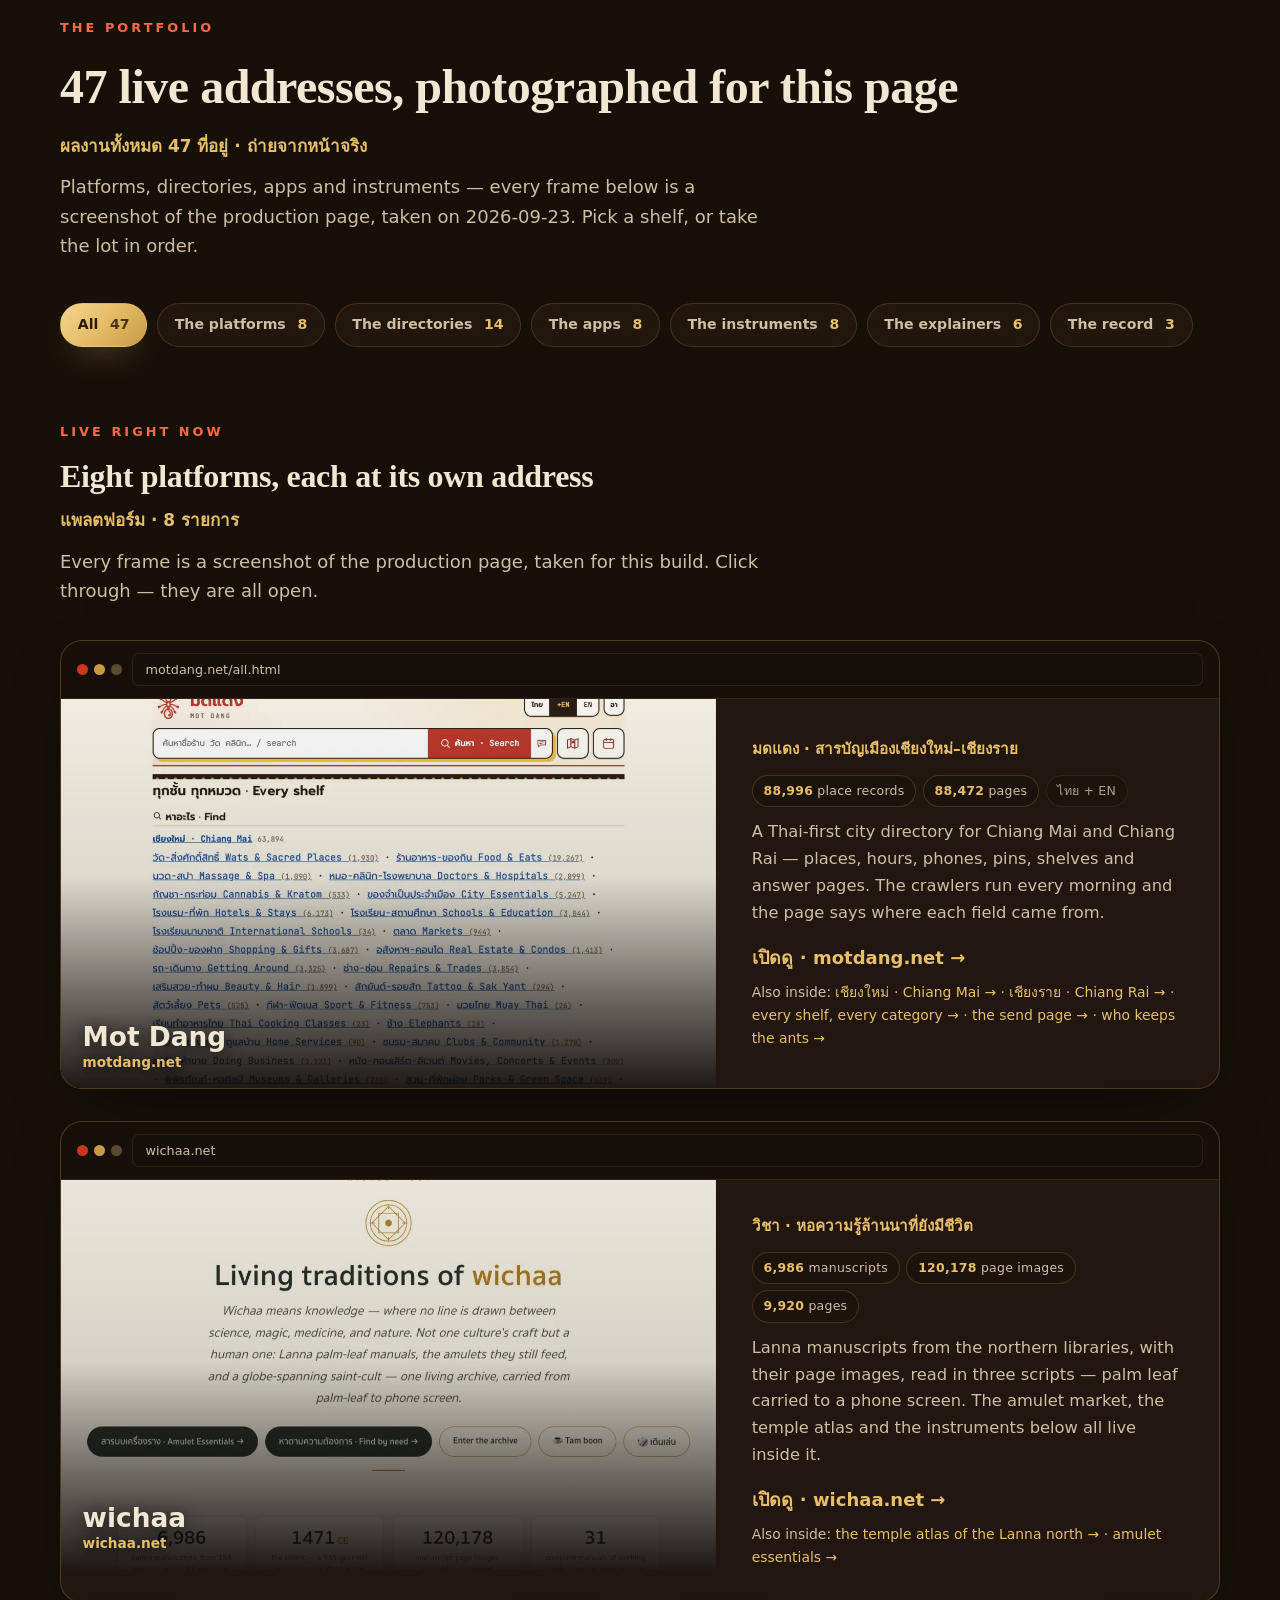
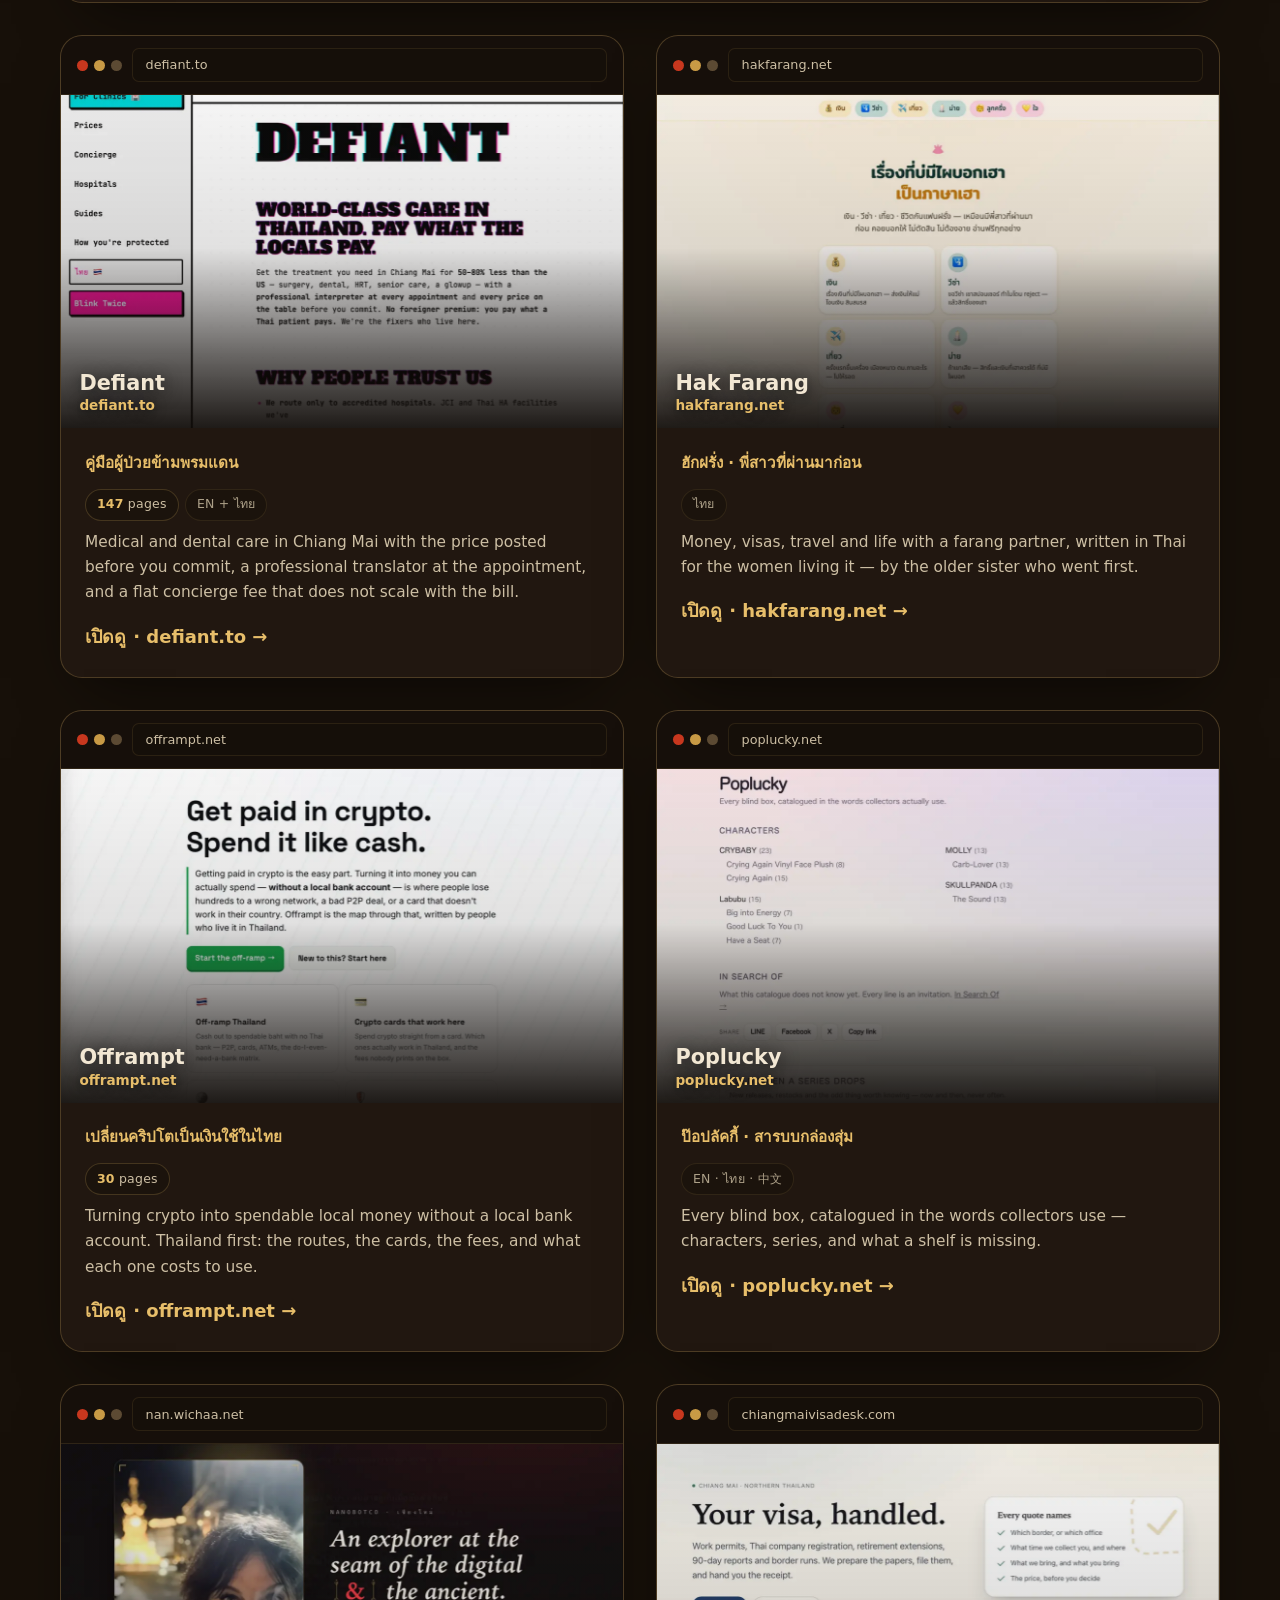
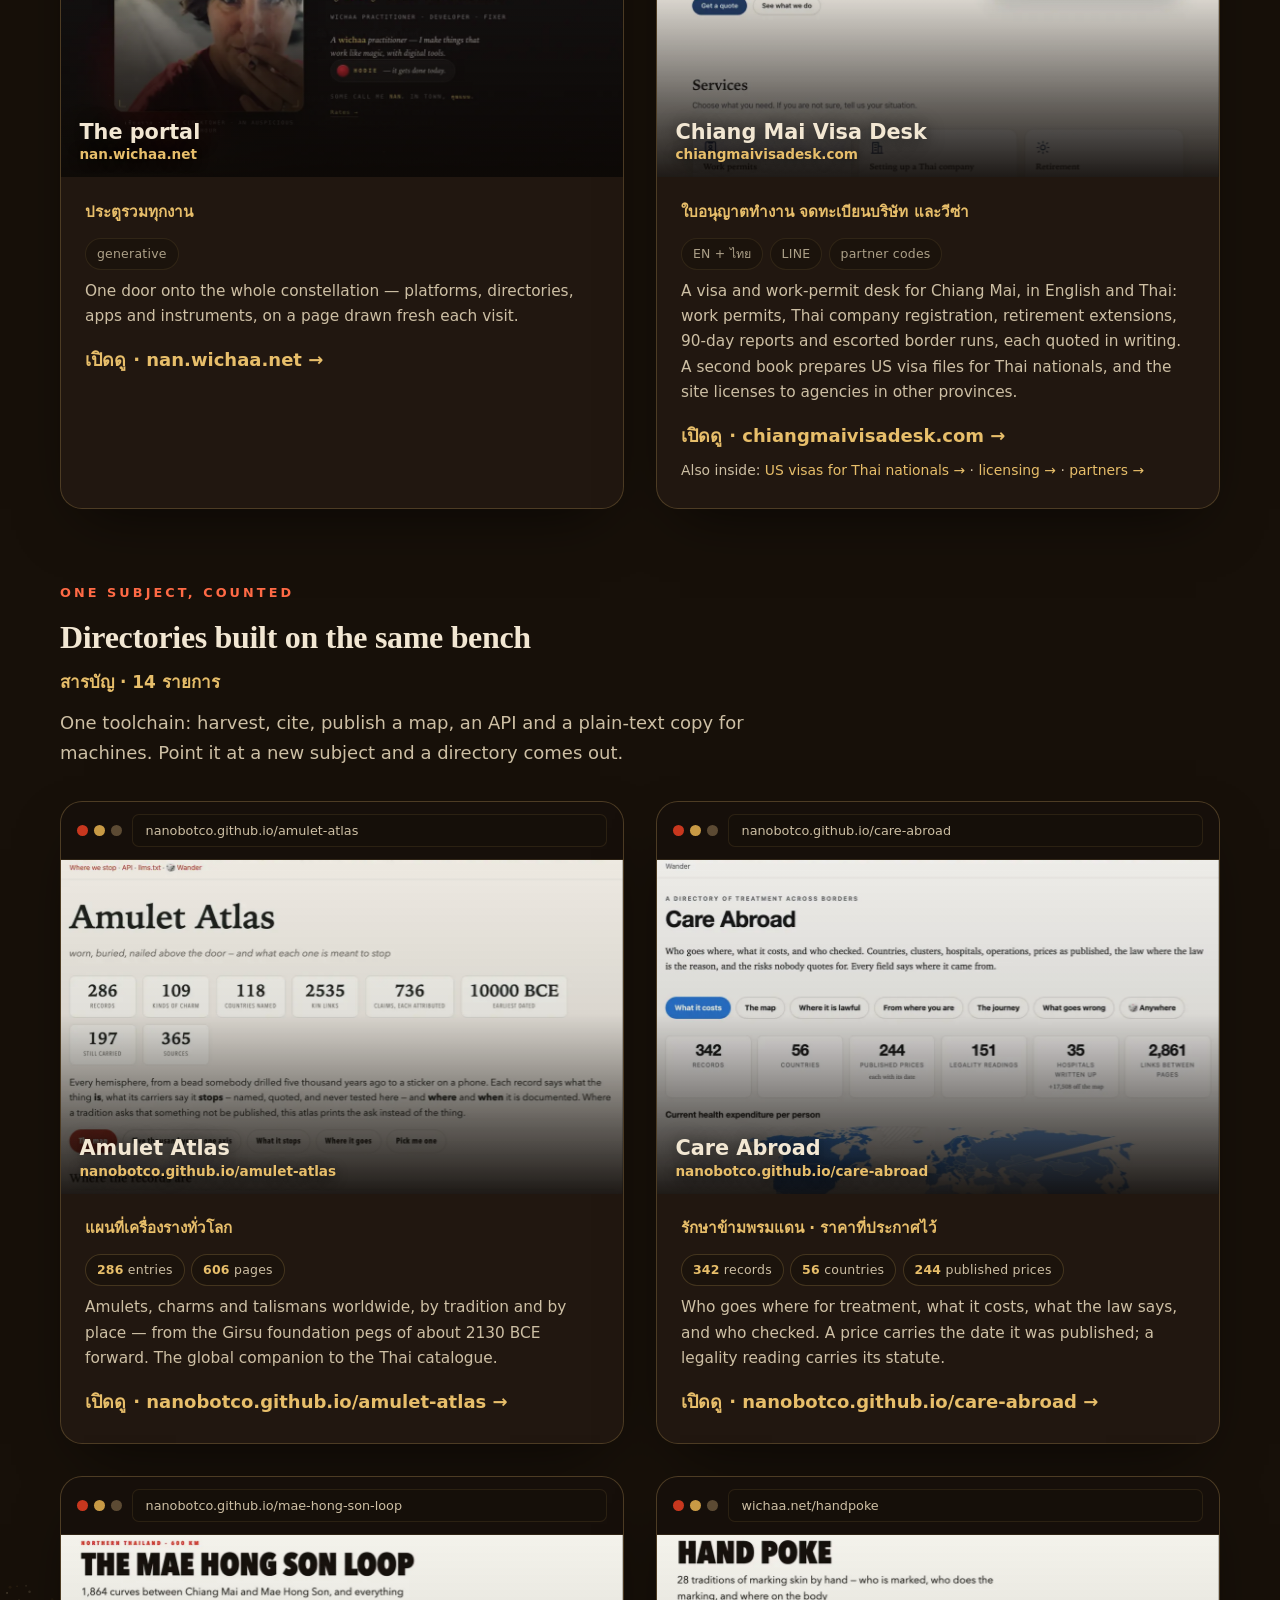
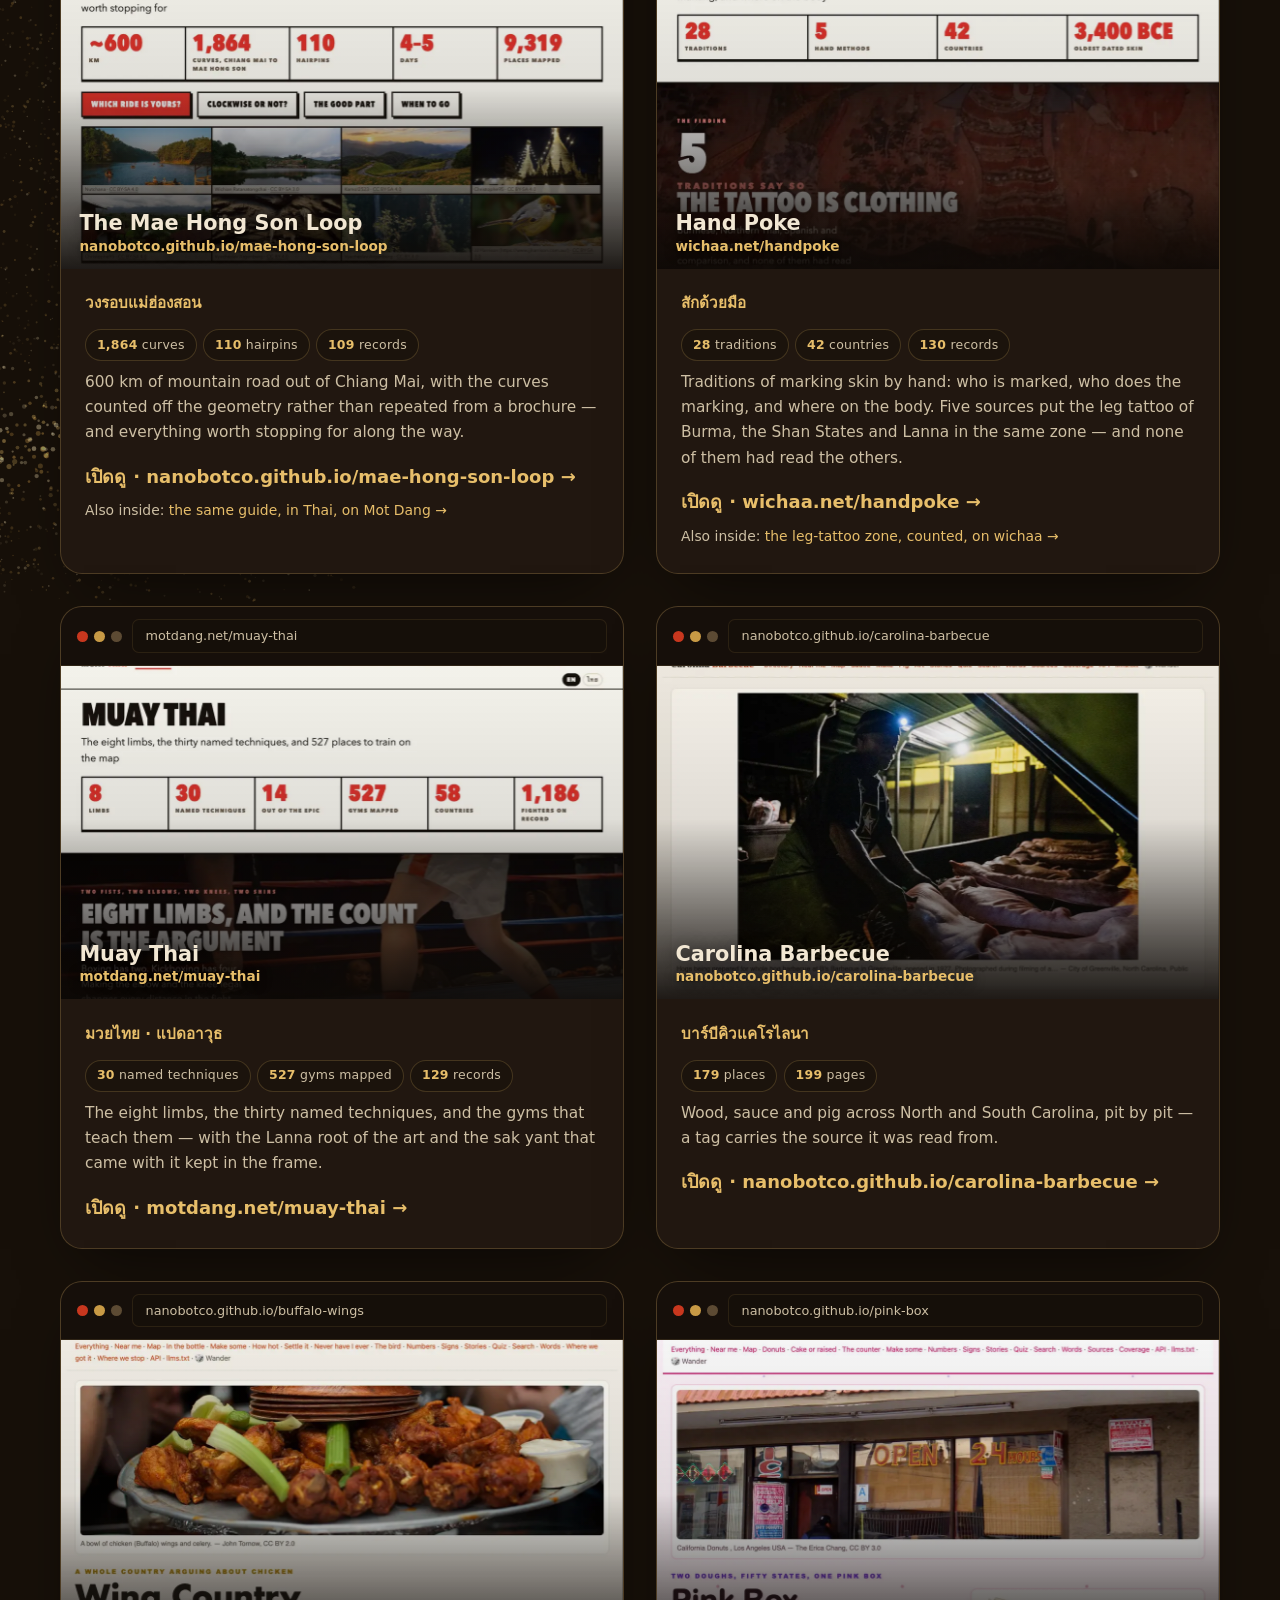
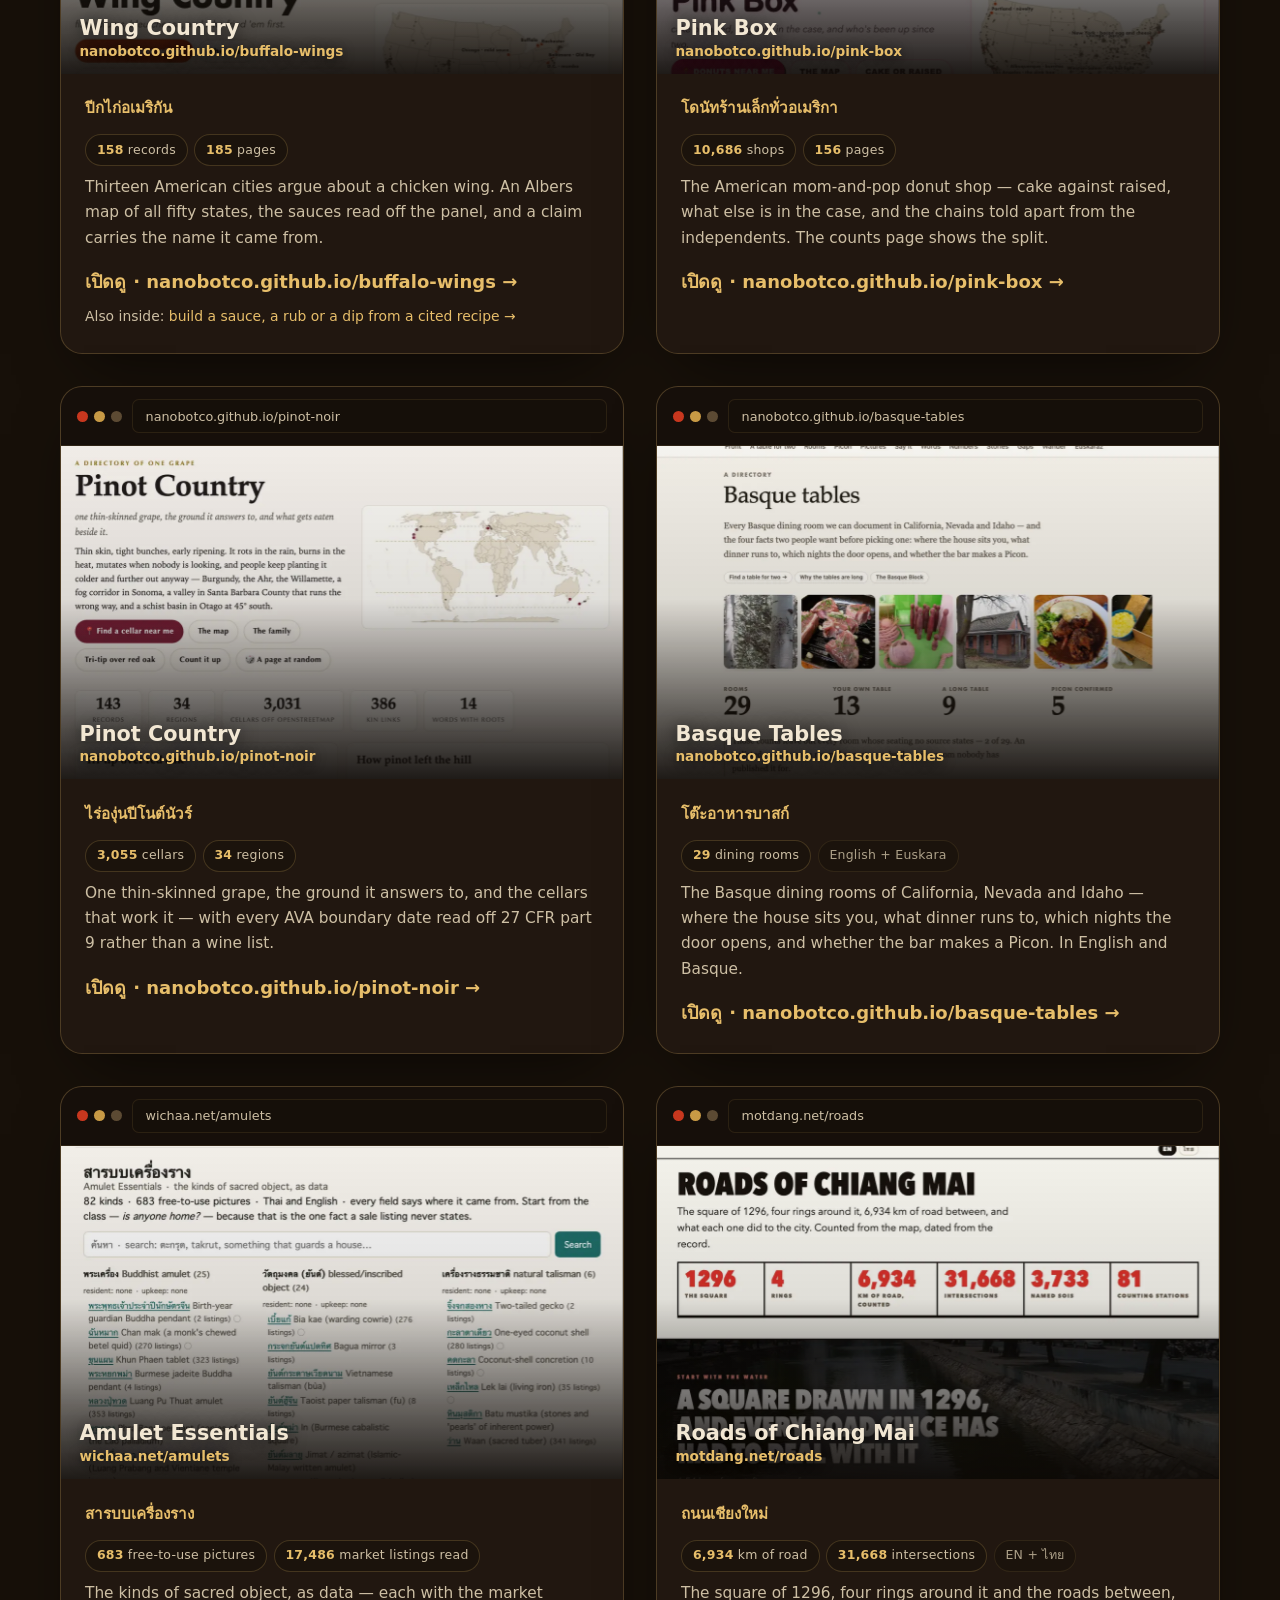
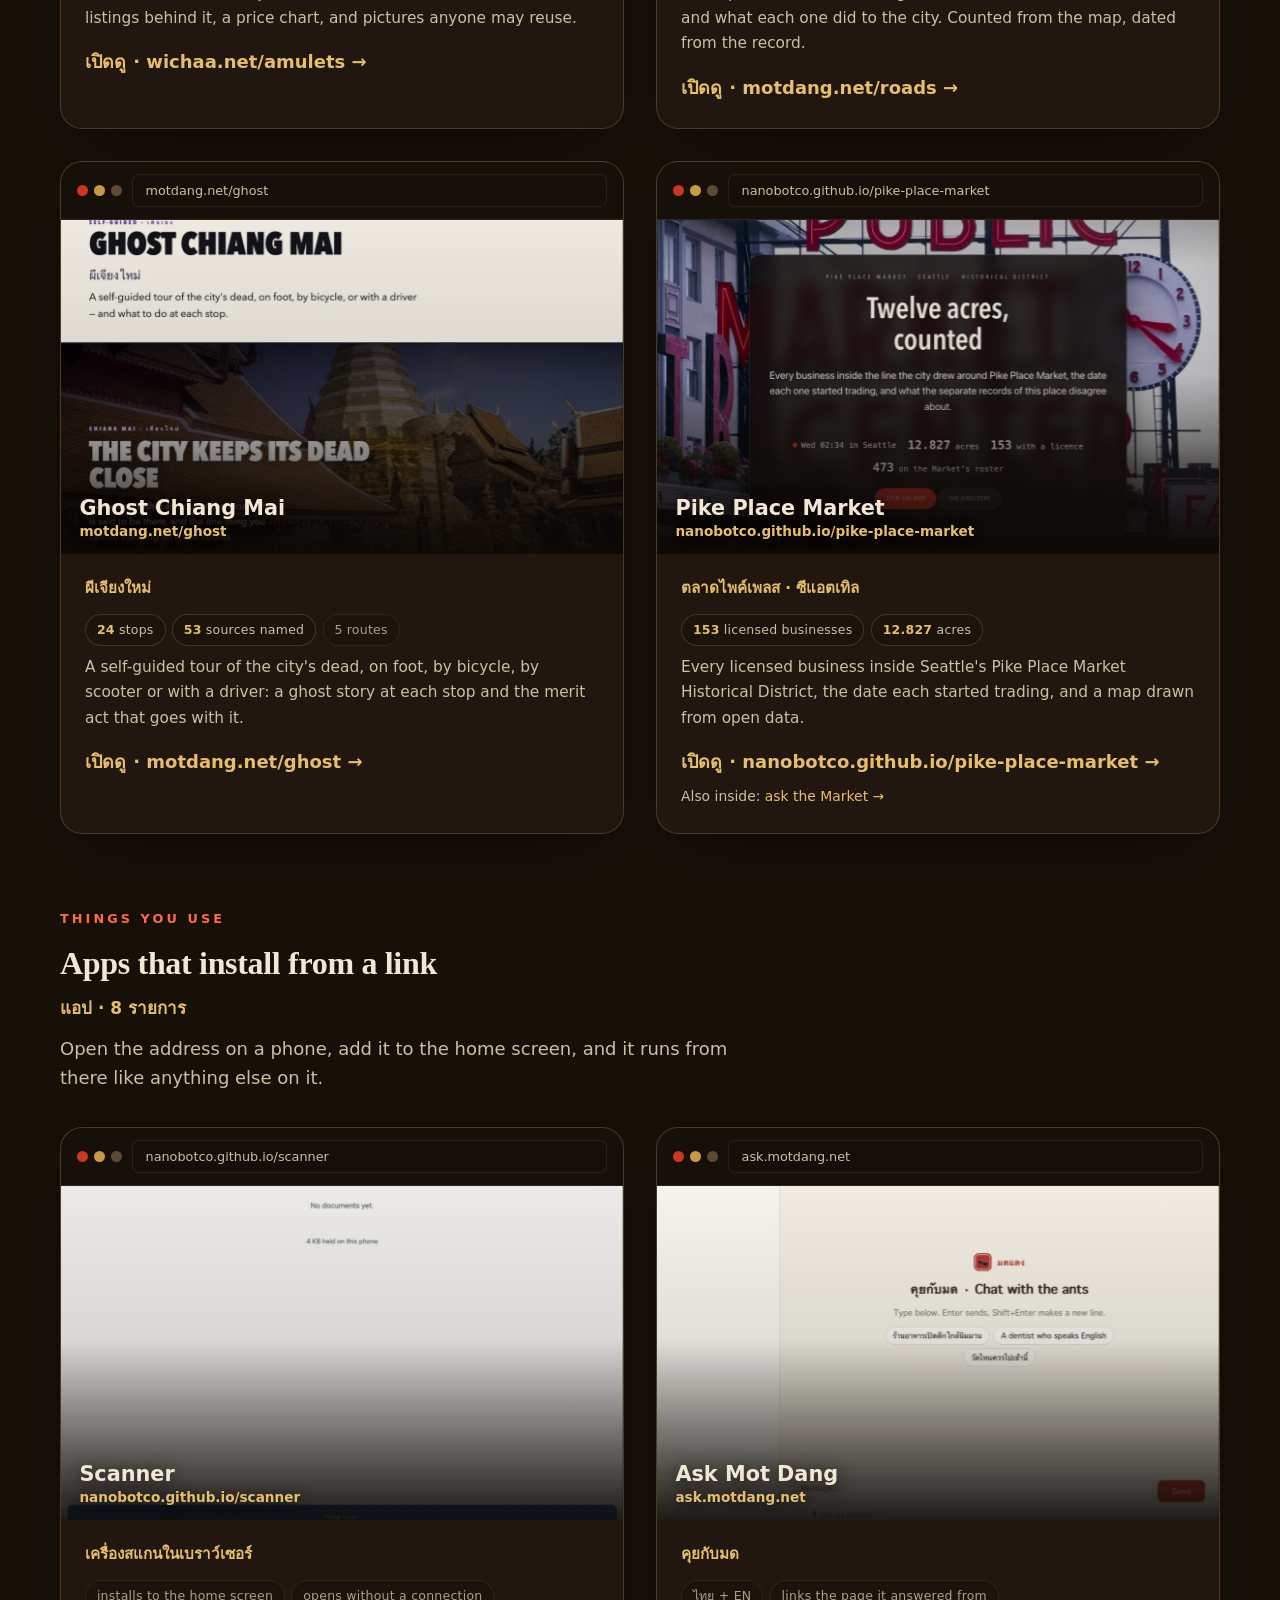
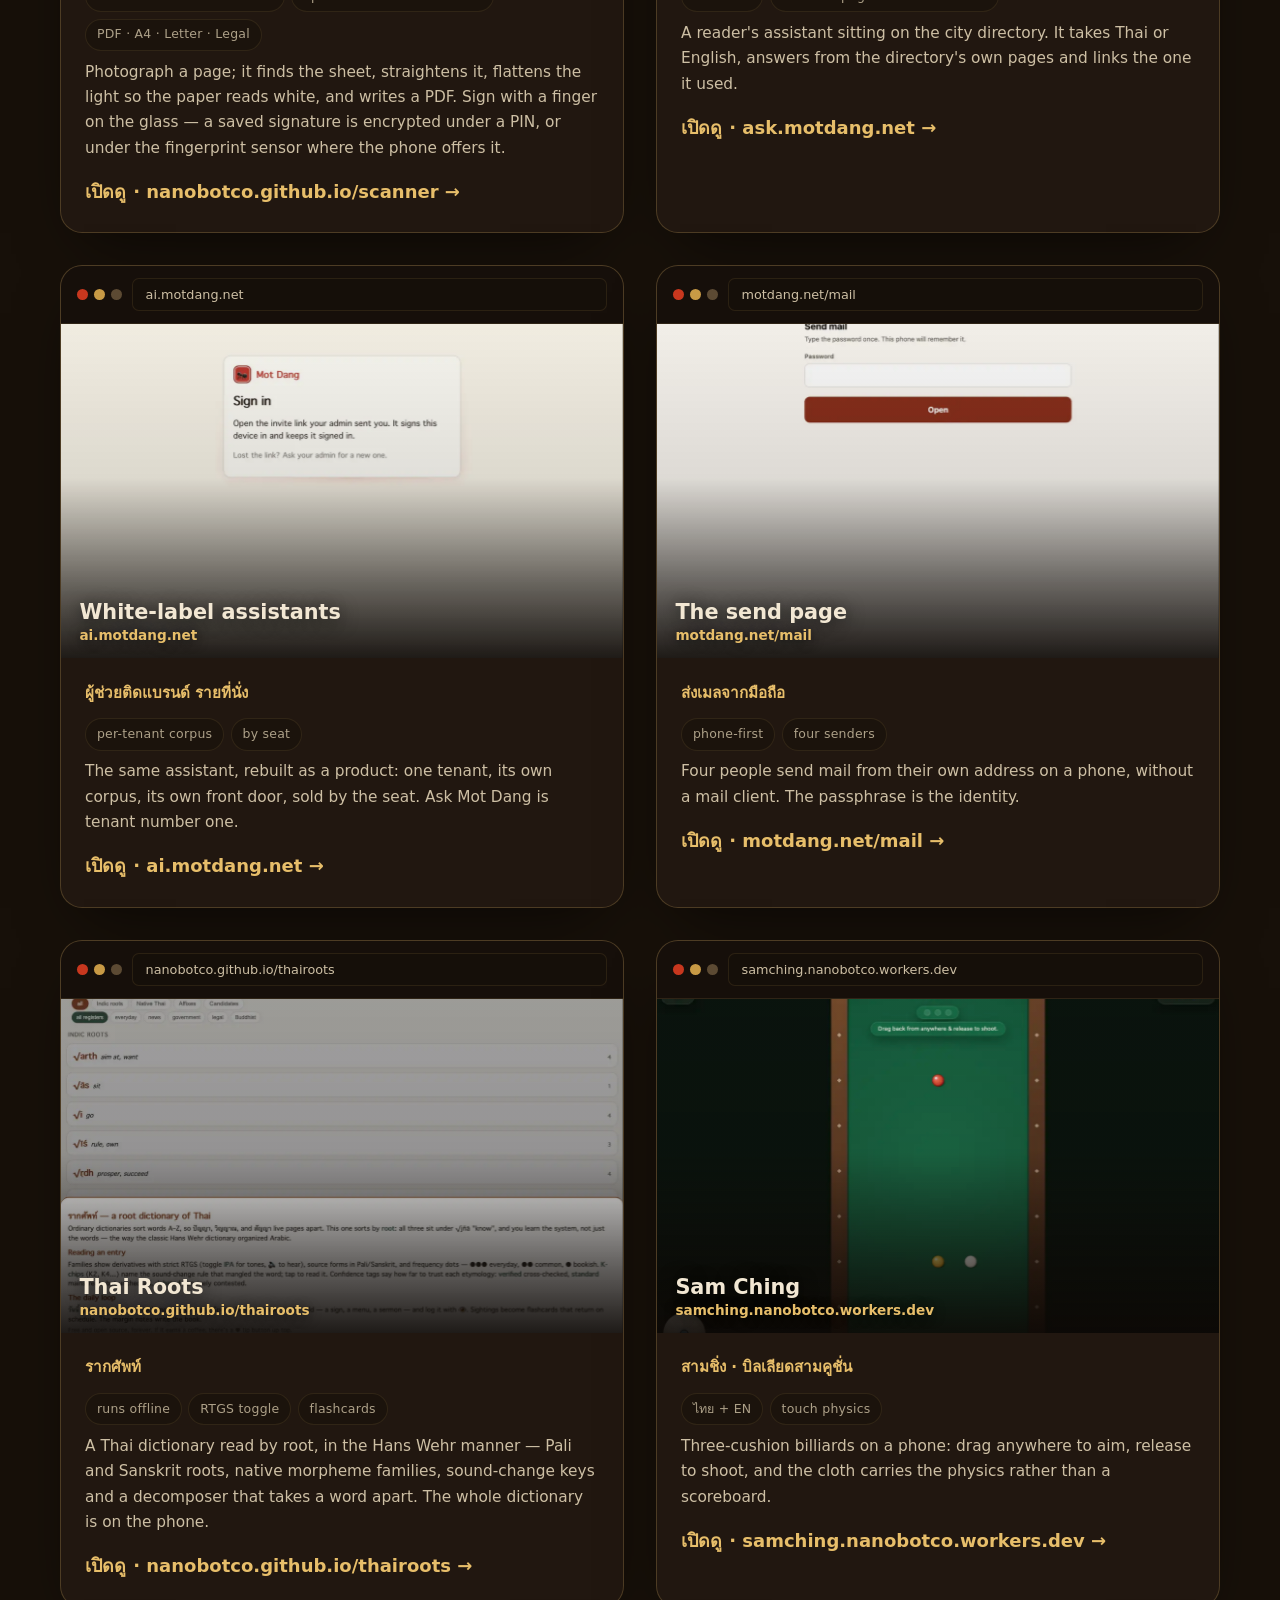
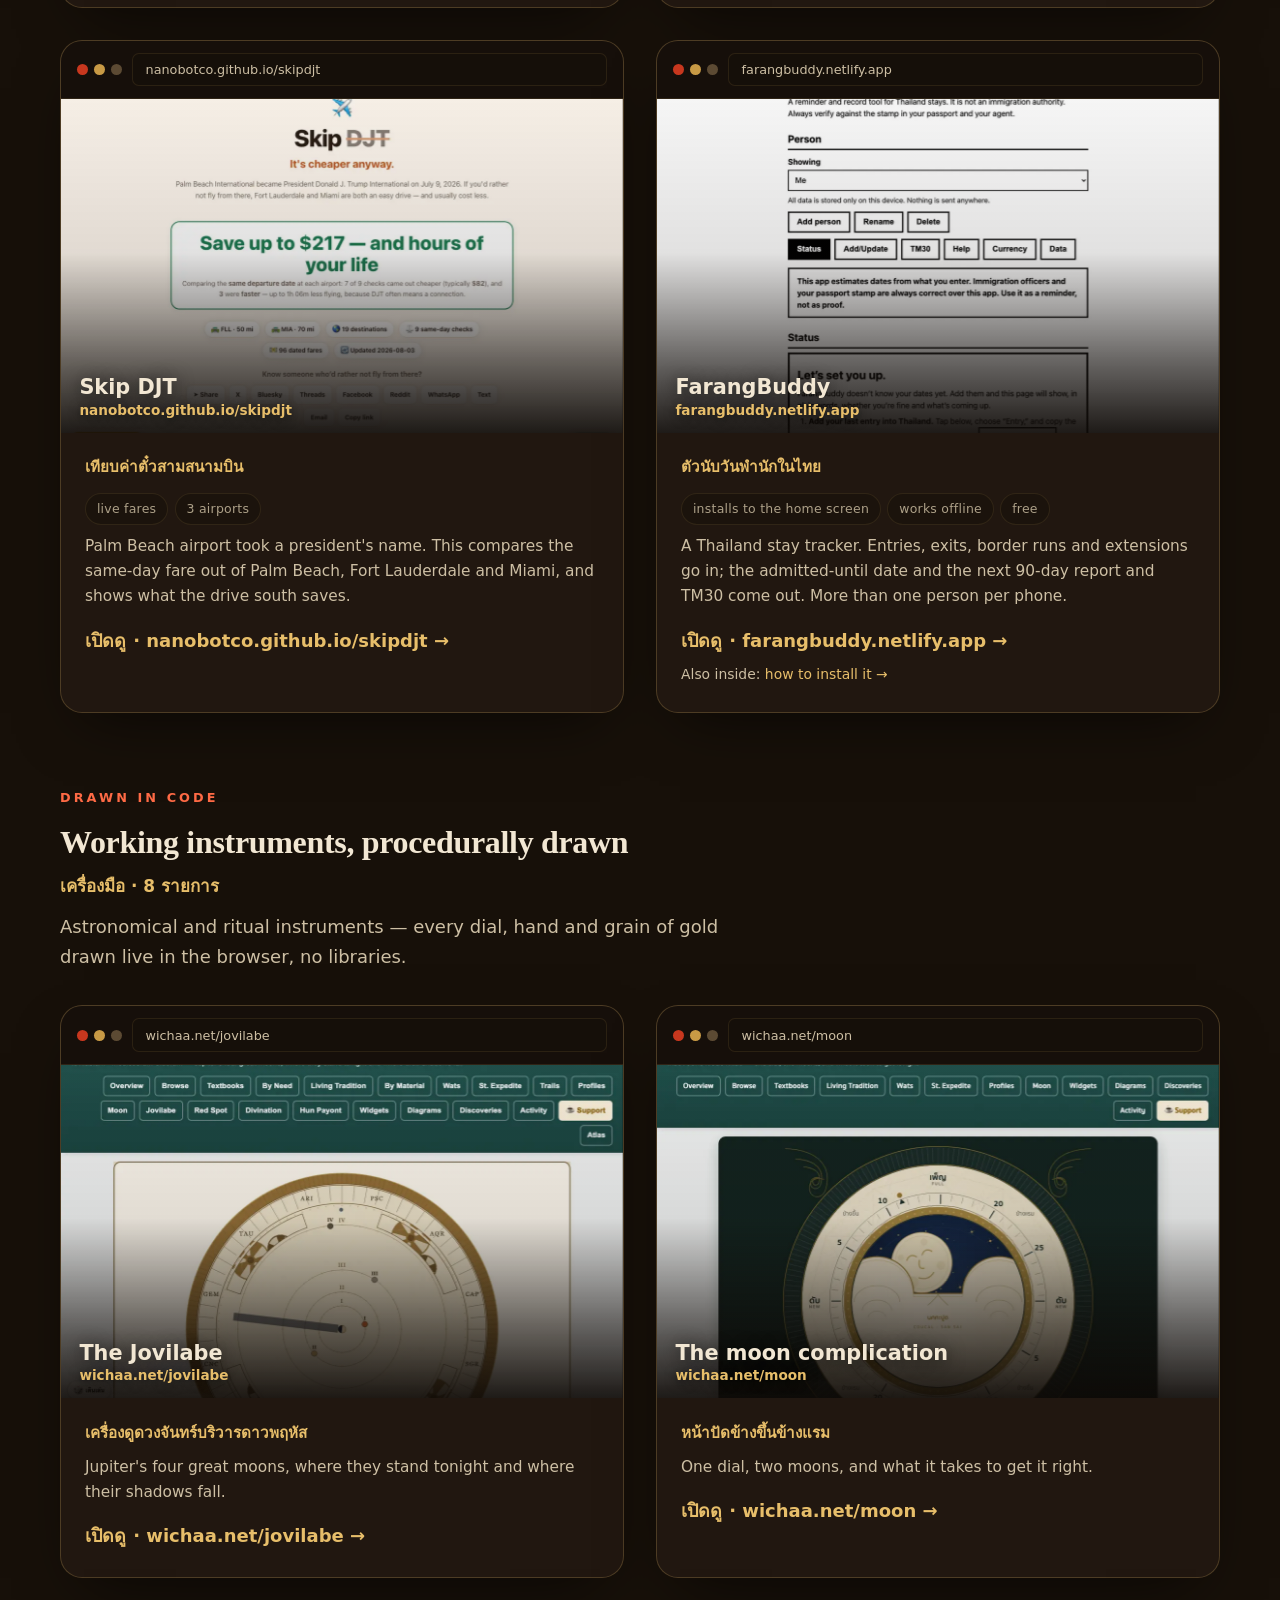
==== commit df504af0: "Facts only: drop advice and warnings from reader copy Co-Authored-By: Claude Opus 5.5 <noreply@anthr" ====
--- a/docs/index.html
+++ b/docs/index.html
@@ -509,16 +509,16 @@
 <!-- BENCH:START -->
       <div class="bench-head">
         <span class="t">The bench · <span lang="th">โต๊ะช่าง</span> — the machines' own numbers</span>
-        <span class="d">counted 2026-09-23 from the files, databases and sitemaps named in the index</span>
+        <span class="d">counted 2026-10-04 from the files, databases and sitemaps named in the index</span>
       </div>
       <div class="bench-rows">
         <div class="brow"><span class="lbl"><b>Live addresses in the portfolio</b><span lang="th">ที่อยู่ที่เปิดอยู่จริง</span></span><span class="flap" data-flap="47"></span></div>
-        <div class="brow"><span class="lbl"><b>Place records in the city directory</b><span lang="th">หน้าสถานที่ในสารบัญเมือง</span></span><span class="flap" data-flap="88313"></span></div>
+        <div class="brow"><span class="lbl"><b>Place records in the city directory</b><span lang="th">หน้าสถานที่ในสารบัญเมือง</span></span><span class="flap" data-flap="88996"></span></div>
         <div class="brow"><span class="lbl"><b>Lanna manuscripts archived</b><span lang="th">ใบลานในหอจดหมายเหตุ</span></span><span class="flap" data-flap="6986"></span></div>
         <div class="brow"><span class="lbl"><b>Manuscript page images</b><span lang="th">ภาพหน้าใบลาน</span></span><span class="flap" data-flap="120178"></span></div>
-        <div class="brow"><span class="lbl"><b>Amulet listings read from the market</b><span lang="th">ประกาศตลาดพระที่อ่านแล้ว</span></span><span class="flap" data-flap="17473"></span></div>
-        <div class="brow"><span class="lbl"><b>Pages on motdang.net</b><span lang="th">หน้าบนมดแดง</span></span><span class="flap" data-flap="86080"></span></div>
-        <div class="brow"><span class="lbl"><b>Pages on wichaa.net</b><span lang="th">หน้าบนวิชา</span></span><span class="flap" data-flap="17022"></span></div>
+        <div class="brow"><span class="lbl"><b>Amulet listings read from the market</b><span lang="th">ประกาศตลาดพระที่อ่านแล้ว</span></span><span class="flap" data-flap="17486"></span></div>
+        <div class="brow"><span class="lbl"><b>Pages on motdang.net</b><span lang="th">หน้าบนมดแดง</span></span><span class="flap" data-flap="88472"></span></div>
+        <div class="brow"><span class="lbl"><b>Pages on wichaa.net</b><span lang="th">หน้าบนวิชา</span></span><span class="flap" data-flap="9920"></span></div>
       </div>
 <!-- BENCH:END -->
     </div>
@@ -579,7 +579,7 @@
         <h3 class="shot-h"><a class="shot" href="https://motdang.net/" aria-label="Mot Dang — open the live page at motdang.net"><span class="bg drift" style="aspect-ratio:1280/900;background-image:url(assets/screens/md_all.webp)"></span><span class="scrim"></span><span class="sp"></span><span class="tx">Mot Dang<span class="d">motdang.net</span></span></a></h3>
         <div class="work-body">
           <div class="th" lang="th">มดแดง · สารบัญเมืองเชียงใหม่–เชียงราย</div>
-          <div class="facts"><span class="pill"><b>88,313</b> place records</span><span class="pill"><b>86,080</b> pages</span><span class="pill soft">ไทย + EN</span></div>
+          <div class="facts"><span class="pill"><b>88,996</b> place records</span><span class="pill"><b>88,472</b> pages</span><span class="pill soft">ไทย + EN</span></div>
           <p>A Thai-first city directory for Chiang Mai and Chiang Rai — places, hours, phones, pins, shelves and answer pages. The crawlers run every morning and the page says where each field came from.</p>
           <a class="go" href="https://motdang.net/"><span lang="th">เปิดดู</span> · motdang.net →</a>
           <div class="also">Also inside: <a href="https://motdang.net/cm/index.html">เชียงใหม่ · Chiang Mai →</a> · <a href="https://motdang.net/cr/index.html">เชียงราย · Chiang Rai →</a> · <a href="https://motdang.net/all.html">every shelf, every category →</a> · <a href="https://motdang.net/mail">the send page →</a> · <a href="https://motdang.net/who.html">who keeps the ants →</a></div>
@@ -590,7 +590,7 @@
         <h3 class="shot-h"><a class="shot" href="https://wichaa.net/" aria-label="wichaa — open the live page at wichaa.net"><span class="bg drift" style="aspect-ratio:1280/900;background-image:url(assets/screens/wichaa.webp)"></span><span class="scrim"></span><span class="sp"></span><span class="tx">wichaa<span class="d">wichaa.net</span></span></a></h3>
         <div class="work-body">
           <div class="th" lang="th">วิชา · หอความรู้ล้านนาที่ยังมีชีวิต</div>
-          <div class="facts"><span class="pill"><b>6,986</b> manuscripts</span><span class="pill"><b>120,178</b> page images</span><span class="pill"><b>17,022</b> pages</span></div>
+          <div class="facts"><span class="pill"><b>6,986</b> manuscripts</span><span class="pill"><b>120,178</b> page images</span><span class="pill"><b>9,920</b> pages</span></div>
           <p>Lanna manuscripts from the northern libraries, with their page images, read in three scripts — palm leaf carried to a phone screen. The amulet market, the temple atlas and the instruments below all live inside it.</p>
           <a class="go" href="https://wichaa.net/"><span lang="th">เปิดดู</span> · wichaa.net →</a>
           <div class="also">Also inside: <a href="https://wichaa.net/wats">the temple atlas of the Lanna north →</a> · <a href="https://wichaa.net/amulets">amulet essentials →</a></div>
@@ -623,7 +623,7 @@
         <h3 class="shot-h"><a class="shot" href="https://offrampt.net/" aria-label="Offrampt — open the live page at offrampt.net"><span class="bg drift" style="aspect-ratio:1160/816;background-image:url(assets/screens/offramp.webp)"></span><span class="scrim"></span><span class="sp"></span><span class="tx">Offrampt<span class="d">offrampt.net</span></span></a></h3>
         <div class="work-body">
           <div class="th" lang="th">เปลี่ยนคริปโตเป็นเงินใช้ในไทย</div>
-          <div class="facts"><span class="pill"><b>9</b> pages</span></div>
+          <div class="facts"><span class="pill"><b>30</b> pages</span></div>
           <p>Turning crypto into spendable local money without a local bank account. Thailand first: the routes, the cards, the fees, and what each one costs to use.</p>
           <a class="go" href="https://offrampt.net/"><span lang="th">เปิดดู</span> · offrampt.net →</a>
           
@@ -678,7 +678,7 @@
         <h3 class="shot-h"><a class="shot" href="https://nanobotco.github.io/amulet-atlas/" aria-label="Amulet Atlas — open the live page at nanobotco.github.io/amulet-atlas"><span class="bg drift" style="aspect-ratio:1160/816;background-image:url(assets/screens/atlas.webp)"></span><span class="scrim"></span><span class="sp"></span><span class="tx">Amulet Atlas<span class="d">nanobotco.github.io/amulet-atlas</span></span></a></h3>
         <div class="work-body">
           <div class="th" lang="th">แผนที่เครื่องรางทั่วโลก</div>
-          <div class="facts"><span class="pill"><b>286</b> entries</span><span class="pill"><b>310</b> pages</span></div>
+          <div class="facts"><span class="pill"><b>286</b> entries</span><span class="pill"><b>606</b> pages</span></div>
           <p>Amulets, charms and talismans worldwide, by tradition and by place — from the Girsu foundation pegs of about 2130 BCE forward. The global companion to the Thai catalogue.</p>
           <a class="go" href="https://nanobotco.github.io/amulet-atlas/"><span lang="th">เปิดดู</span> · nanobotco.github.io/amulet-atlas →</a>
           
@@ -788,7 +788,7 @@
         <h3 class="shot-h"><a class="shot" href="https://wichaa.net/amulets" aria-label="Amulet Essentials — open the live page at wichaa.net/amulets"><span class="bg drift" style="aspect-ratio:1160/816;background-image:url(assets/screens/amulets.webp)"></span><span class="scrim"></span><span class="sp"></span><span class="tx">Amulet Essentials<span class="d">wichaa.net/amulets</span></span></a></h3>
         <div class="work-body">
           <div class="th" lang="th">สารบบเครื่องราง</div>
-          <div class="facts"><span class="pill"><b>82</b> kinds</span><span class="pill"><b>683</b> free-to-use pictures</span><span class="pill"><b>17,473</b> market listings read</span></div>
+          <div class="facts"><span class="pill"><b>683</b> free-to-use pictures</span><span class="pill"><b>17,486</b> market listings read</span></div>
           <p>The kinds of sacred object, as data — each with the market listings behind it, a price chart, and pictures anyone may reuse.</p>
           <a class="go" href="https://wichaa.net/amulets"><span lang="th">เปิดดู</span> · wichaa.net/amulets →</a>
           
@@ -855,7 +855,7 @@
         <div class="work-body">
           <div class="th" lang="th">คุยกับมด</div>
           <div class="facts"><span class="pill soft">ไทย + EN</span><span class="pill soft">links the page it answered from</span></div>
-          <p>A reader&#x27;s assistant sitting on the city directory. Ask in Thai or English — it answers from the directory&#x27;s own pages and links the one it used.</p>
+          <p>A reader&#x27;s assistant sitting on the city directory. It takes Thai or English, answers from the directory&#x27;s own pages and links the one it used.</p>
           <a class="go" href="https://ask.motdang.net/"><span lang="th">เปิดดู</span> · ask.motdang.net →</a>
           
         </div>
@@ -1118,7 +1118,7 @@
         <h3 class="shot-h"><a class="shot" href="https://nanobotco.github.io/index/" aria-label="The index — open the live page at nanobotco.github.io/index"><span class="bg drift" style="aspect-ratio:1160/816;background-image:url(assets/screens/theindex.webp)"></span><span class="scrim"></span><span class="sp"></span><span class="tx">The index<span class="d">nanobotco.github.io/index</span></span></a></h3>
         <div class="work-body">
           <div class="th" lang="th">สารบัญของทั้งหมด</div>
-          <div class="facts"><span class="pill"><b>301,812</b> records</span><span class="pill"><b>18</b> corpora</span></div>
+          <div class="facts"><span class="pill"><b>18</b> corpora</span></div>
           <p>Everything held, counted once, at one address — a number names the file, database or endpoint it was read from, and the day it was read.</p>
           <a class="go" href="https://nanobotco.github.io/index/"><span lang="th">เปิดดู</span> · nanobotco.github.io/index →</a>
           
@@ -1164,7 +1164,7 @@
     </div>
     <div class="shop reveal">
       <div class="shop-group"><div class="g-title">Crawlers &amp; pipelines <span lang="th">ตัวเก็บข้อมูล</span></div>
-        <div class="chips"><span class="chip">manuscript crawler — <b>6,986</b> manuscripts</span><span class="chip">amulet market listener — <b>17,473</b> listings</span><span class="chip">city census bots — Chiang Mai and Chiang Rai</span><span class="chip">wat registry, off the ONAB temple register</span><span class="chip">OpenStreetMap and Overture harvests</span><span class="chip">Thai romaniser, scored against its own benchmark</span></div></div>
+        <div class="chips"><span class="chip">manuscript crawler — <b>6,986</b> manuscripts</span><span class="chip">amulet market listener — <b>17,486</b> listings</span><span class="chip">city census bots — Chiang Mai and Chiang Rai</span><span class="chip">wat registry, off the ONAB temple register</span><span class="chip">OpenStreetMap and Overture harvests</span><span class="chip">Thai romaniser, scored against its own benchmark</span></div></div>
       <div class="shop-group"><div class="g-title">Datasets, published <span lang="th">ชุดข้อมูลที่เผยแพร่</span></div>
         <div class="chips"><span class="chip">Thai place-name romanisation benchmark — <b>153,948</b> rows</span><span class="chip">Thai trade words, Chiang Mai — <b>2,185</b> rows</span><span class="chip">RTGS romanisation lexicon — <b>694</b> rows</span><span class="chip">the Mot Dang export, with per-field provenance</span></div></div>
       <div class="shop-group"><div class="g-title">Back office <span lang="th">งานหลังร้าน</span></div>
@@ -1176,7 +1176,7 @@
       <div class="shop-group"><div class="g-title">Physical &amp; devices <span lang="th">อุปกรณ์</span></div>
         <div class="chips"><span class="chip">Coucal — an e-ink clock built to last 70 years</span><span class="chip">motorcycle cockpit HUD</span></div></div>
     </div>
-    <p class="shop-note">Source code moves between forges as platforms come and go. Ask for the current mirror of anything here; the live addresses above are the ones to bookmark.</p>
+    <p class="shop-note">Source code moves between forges as platforms come and go. The live addresses above are the canonical ones; the current mirror of anything here is available on request.</p>
 <!-- SHOP:END -->
   </div>
 </section>
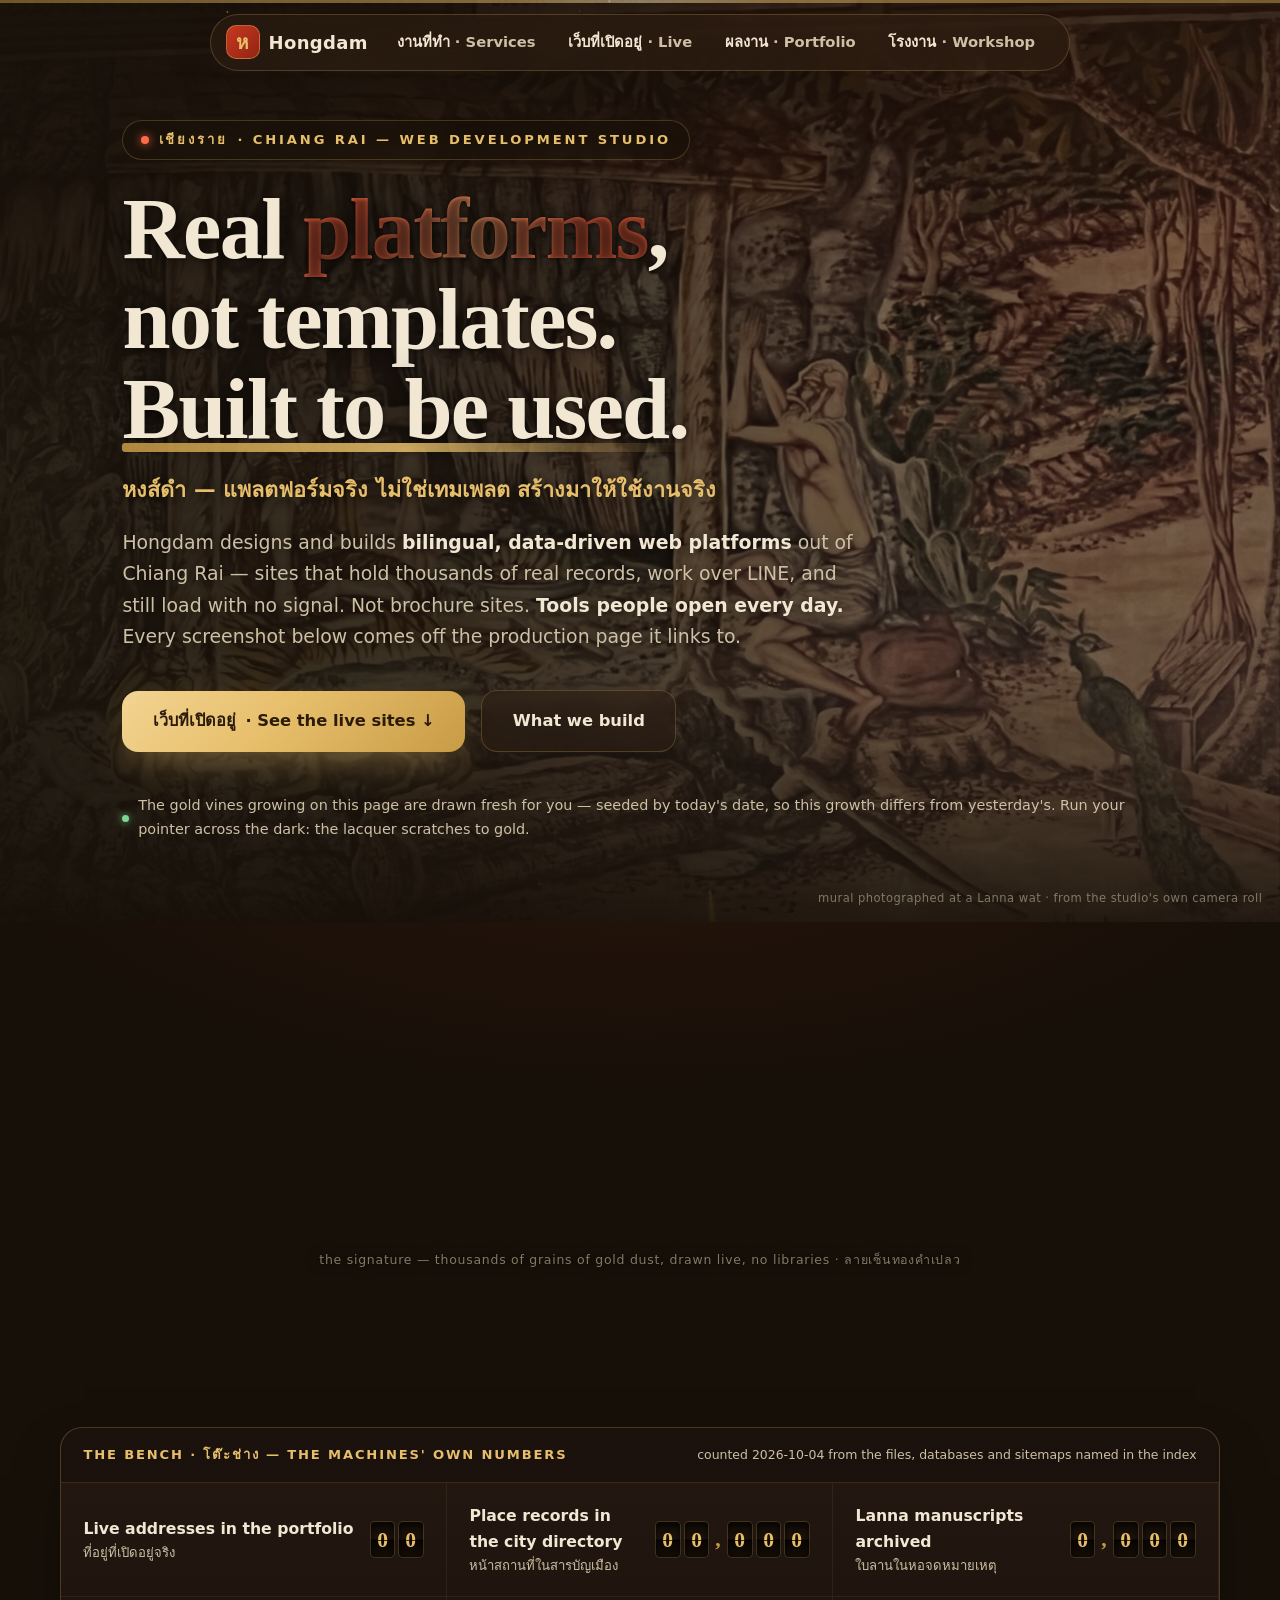
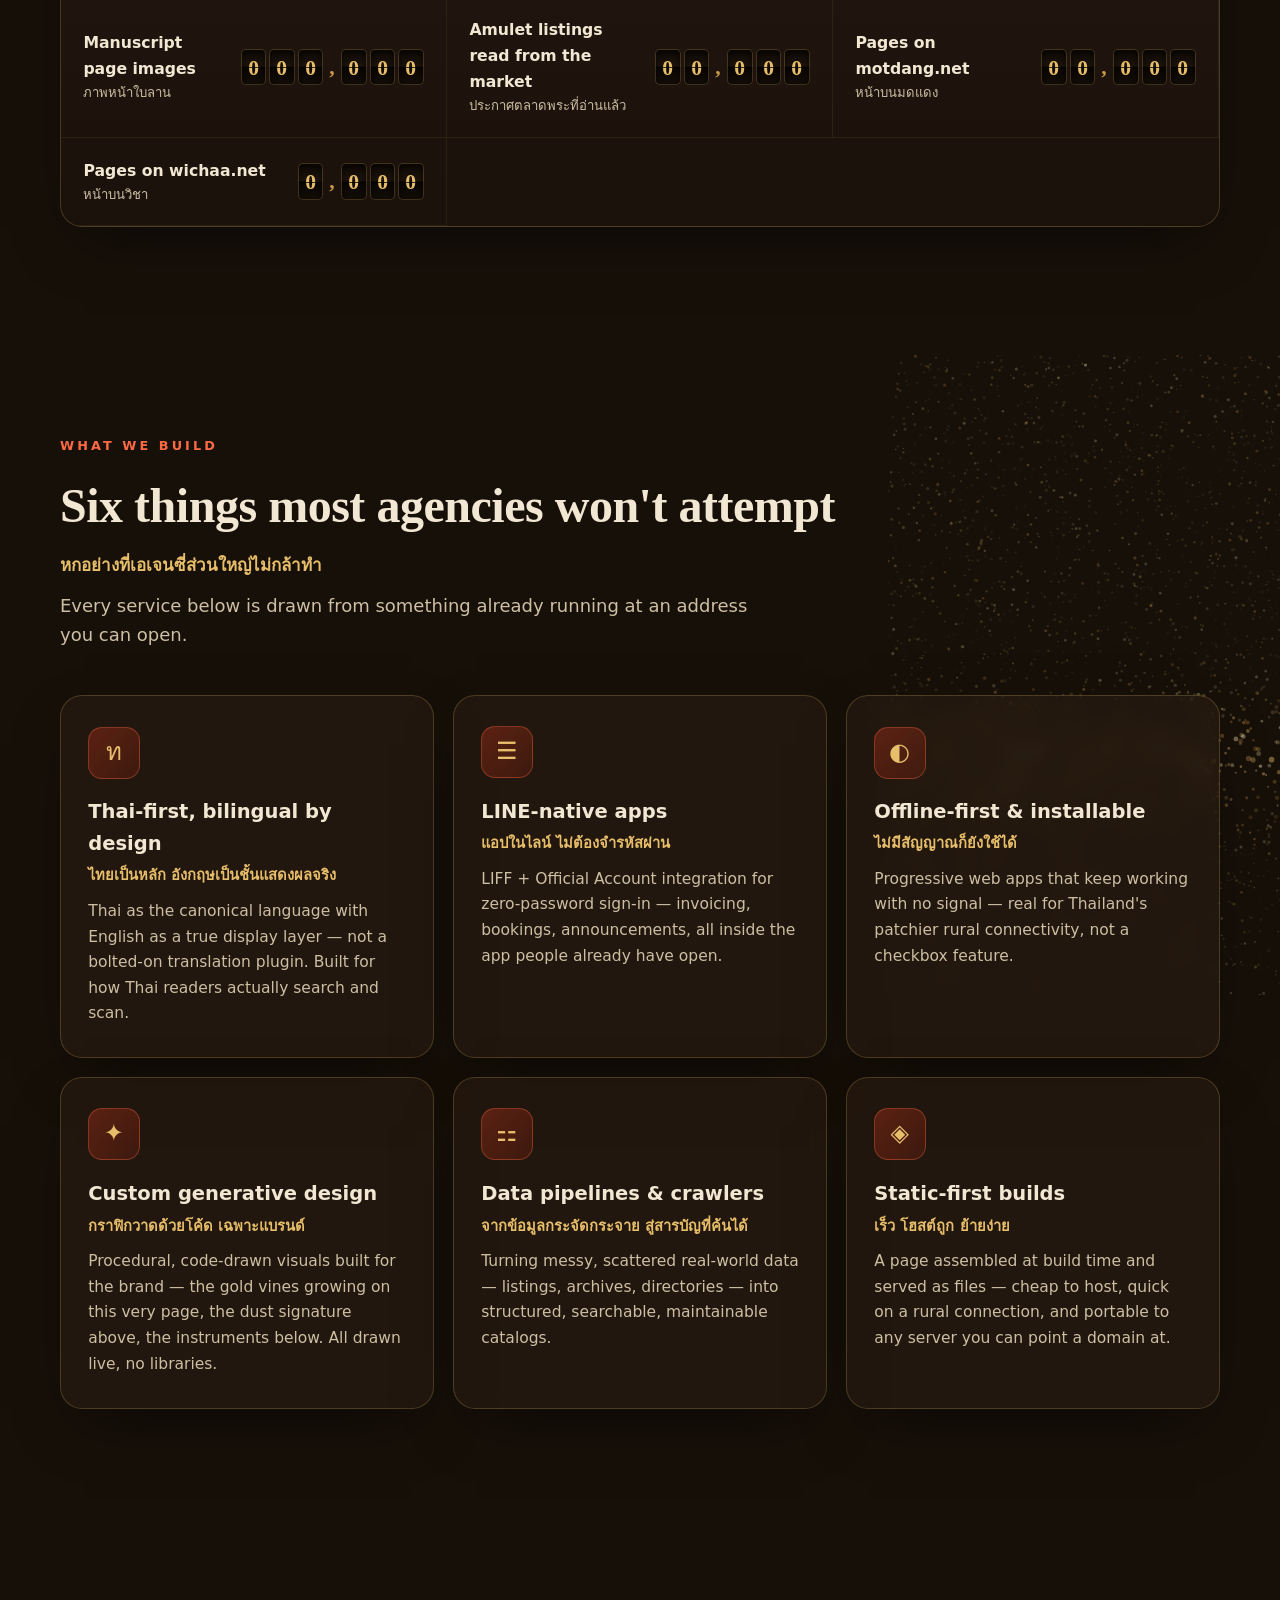
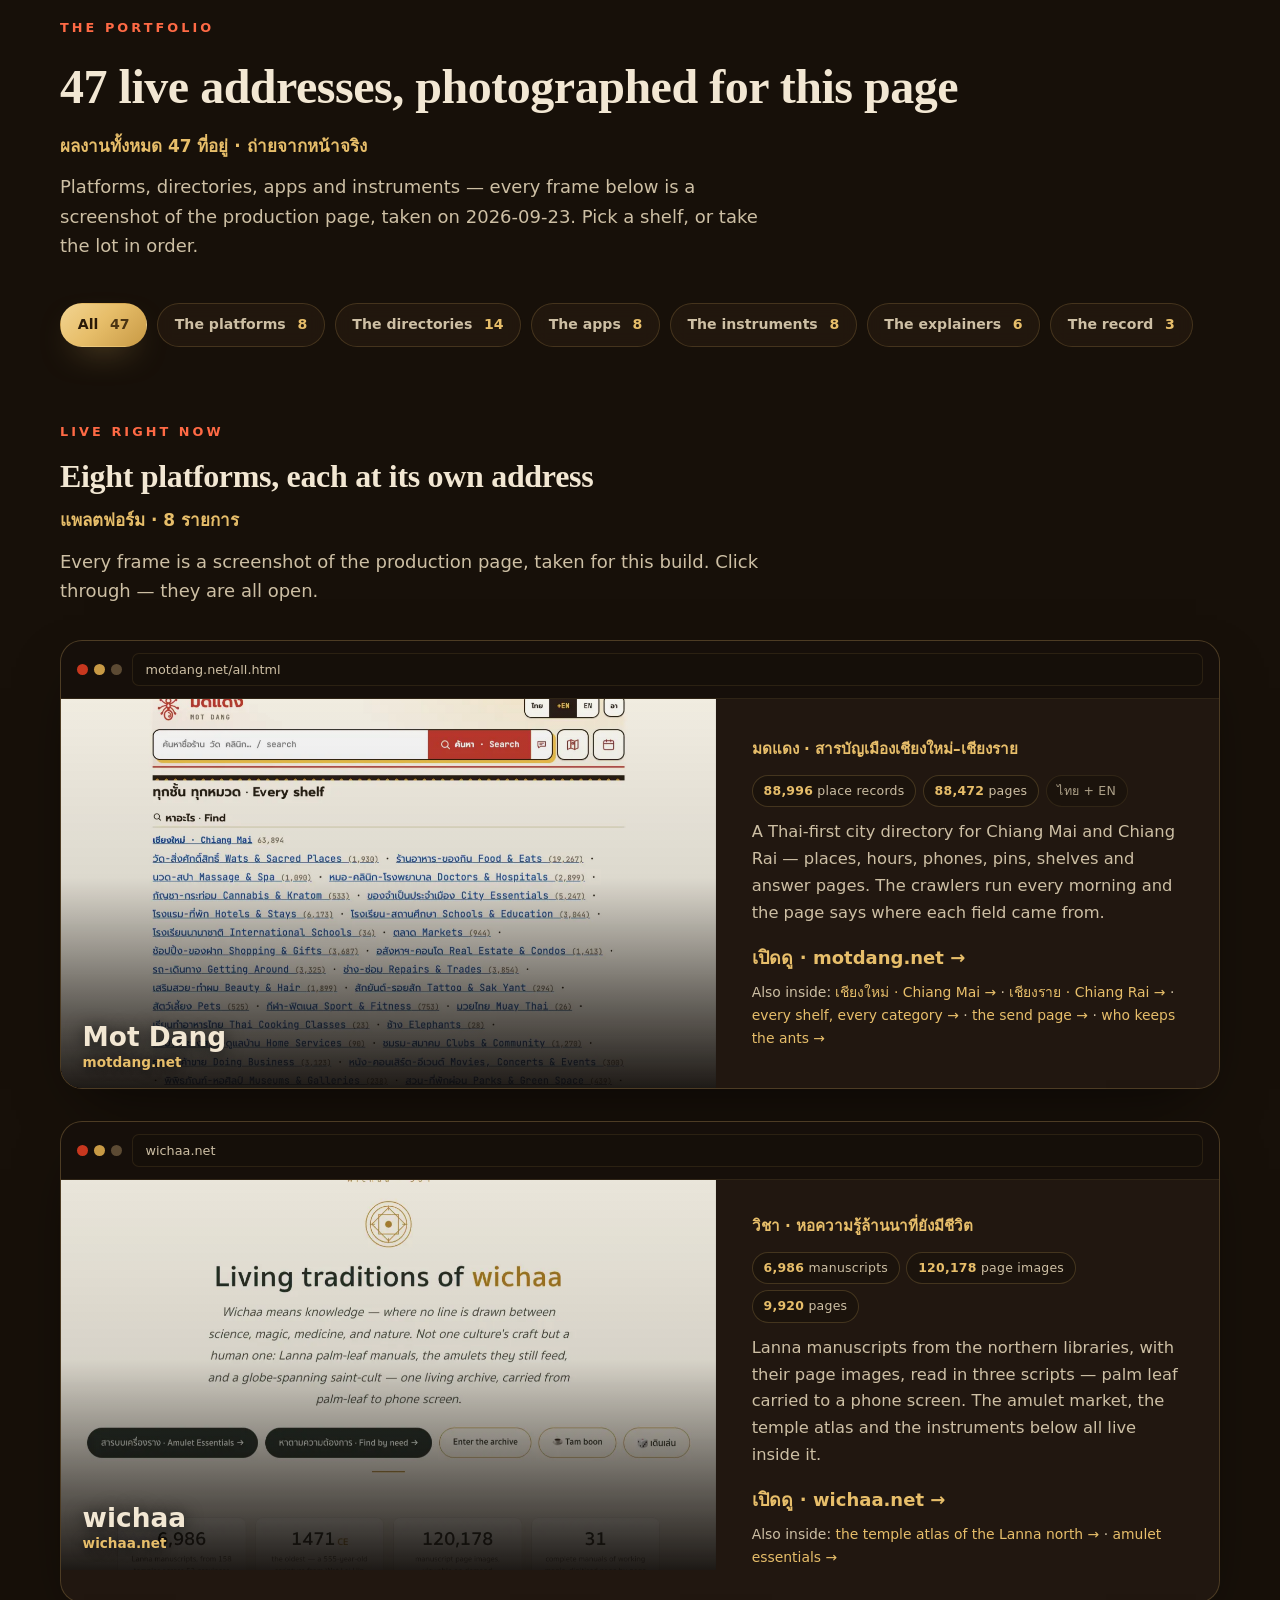
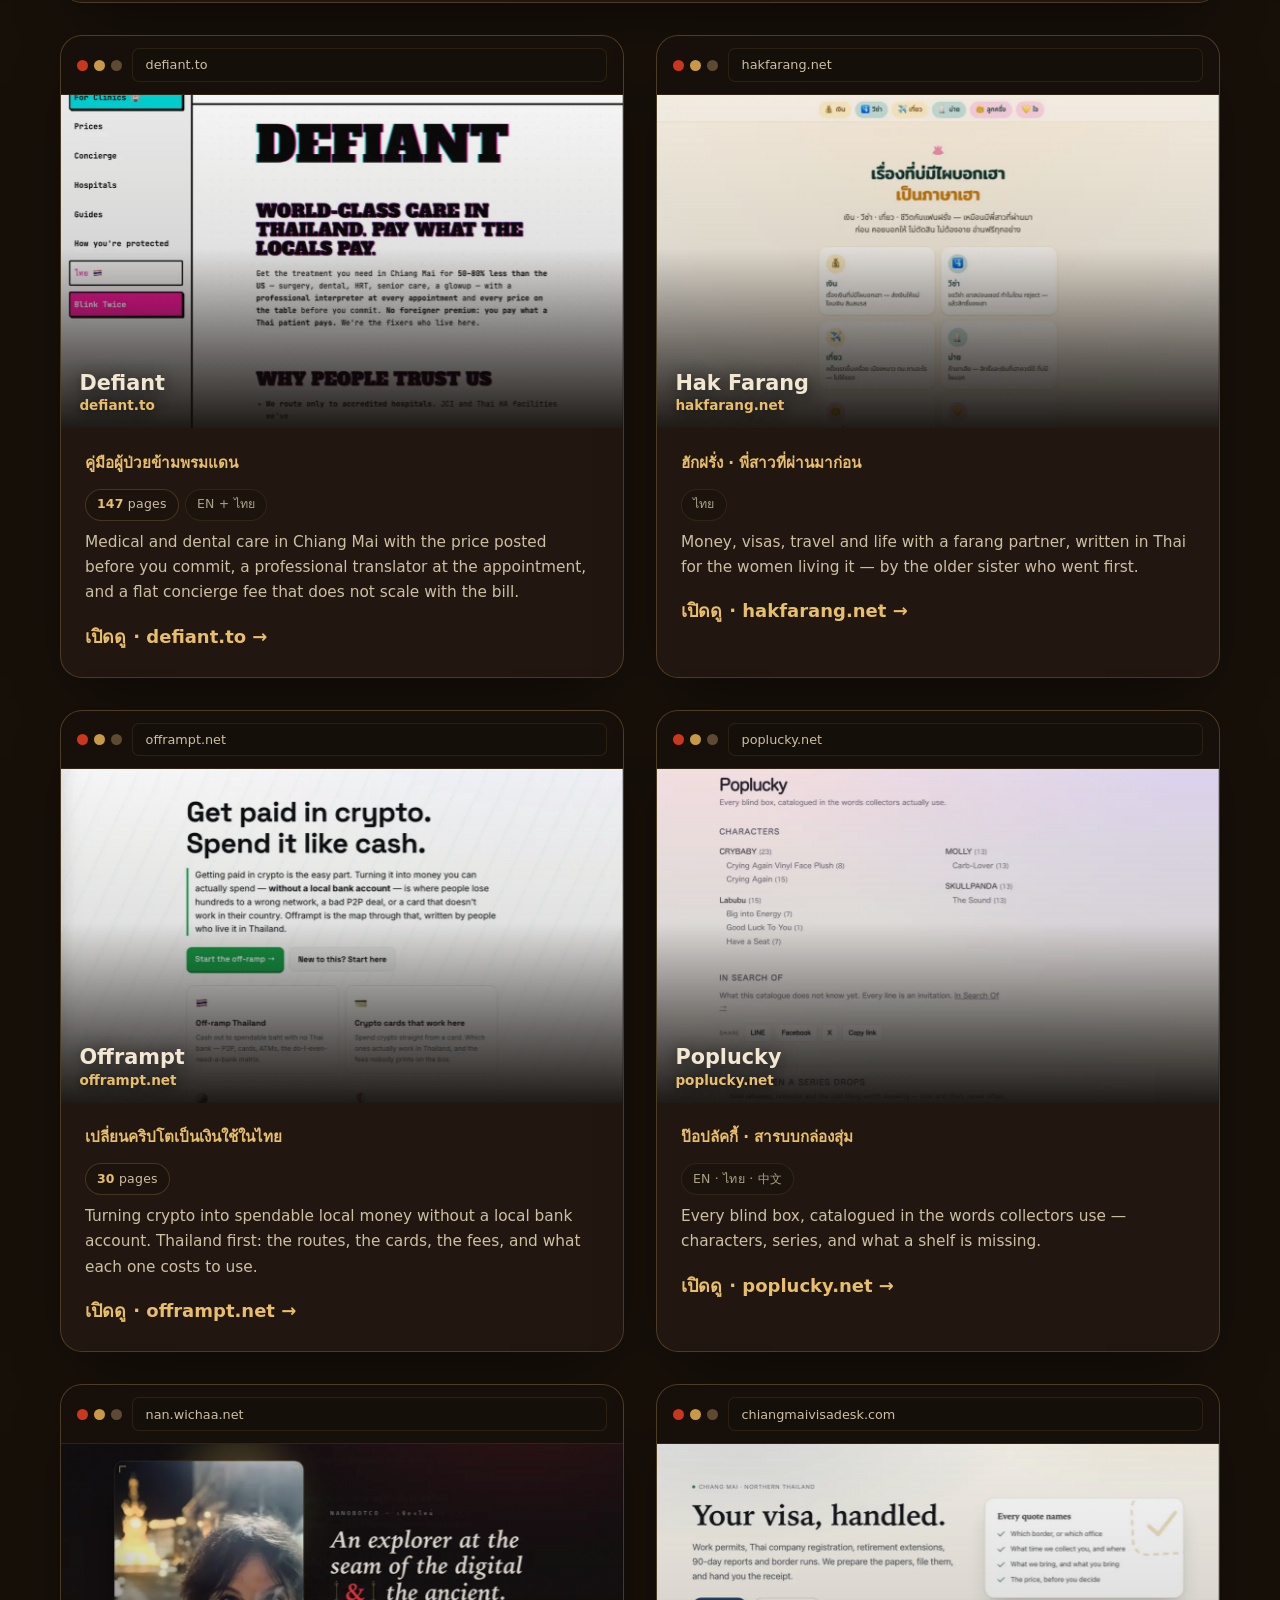
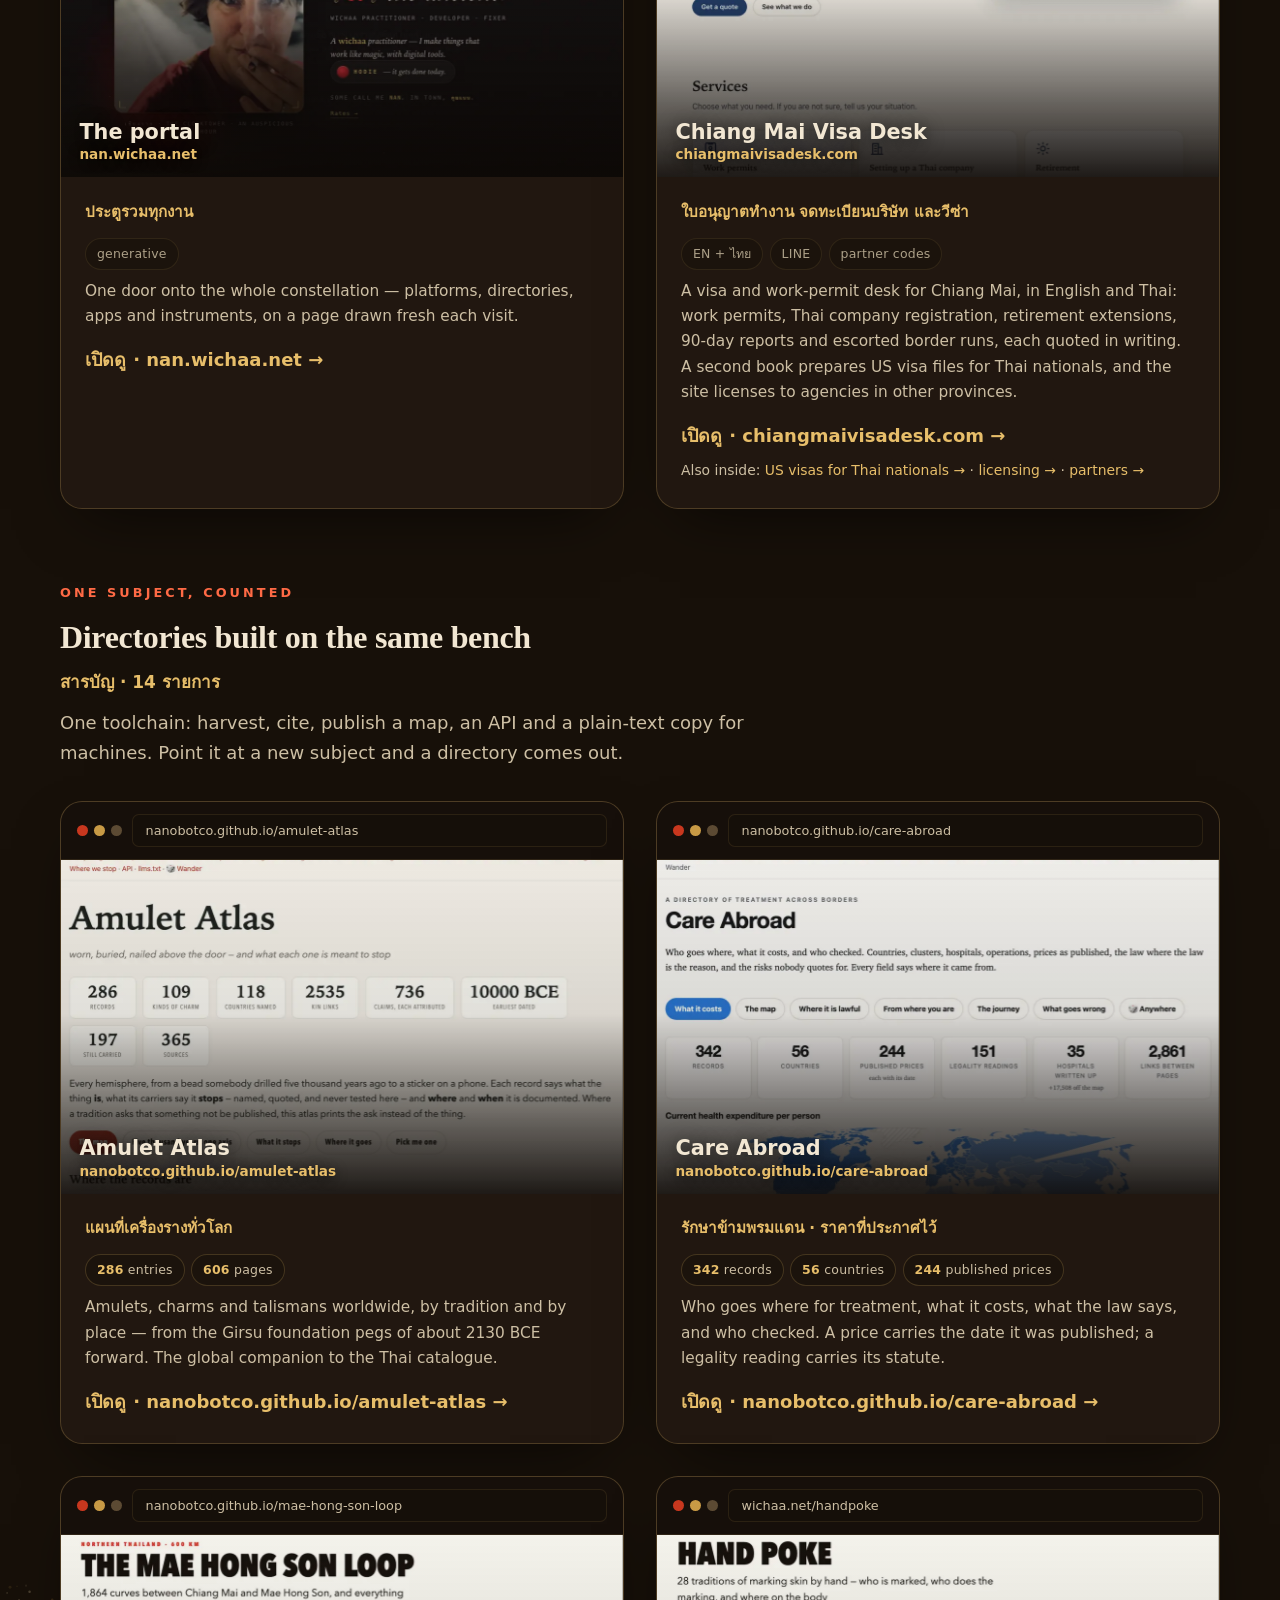
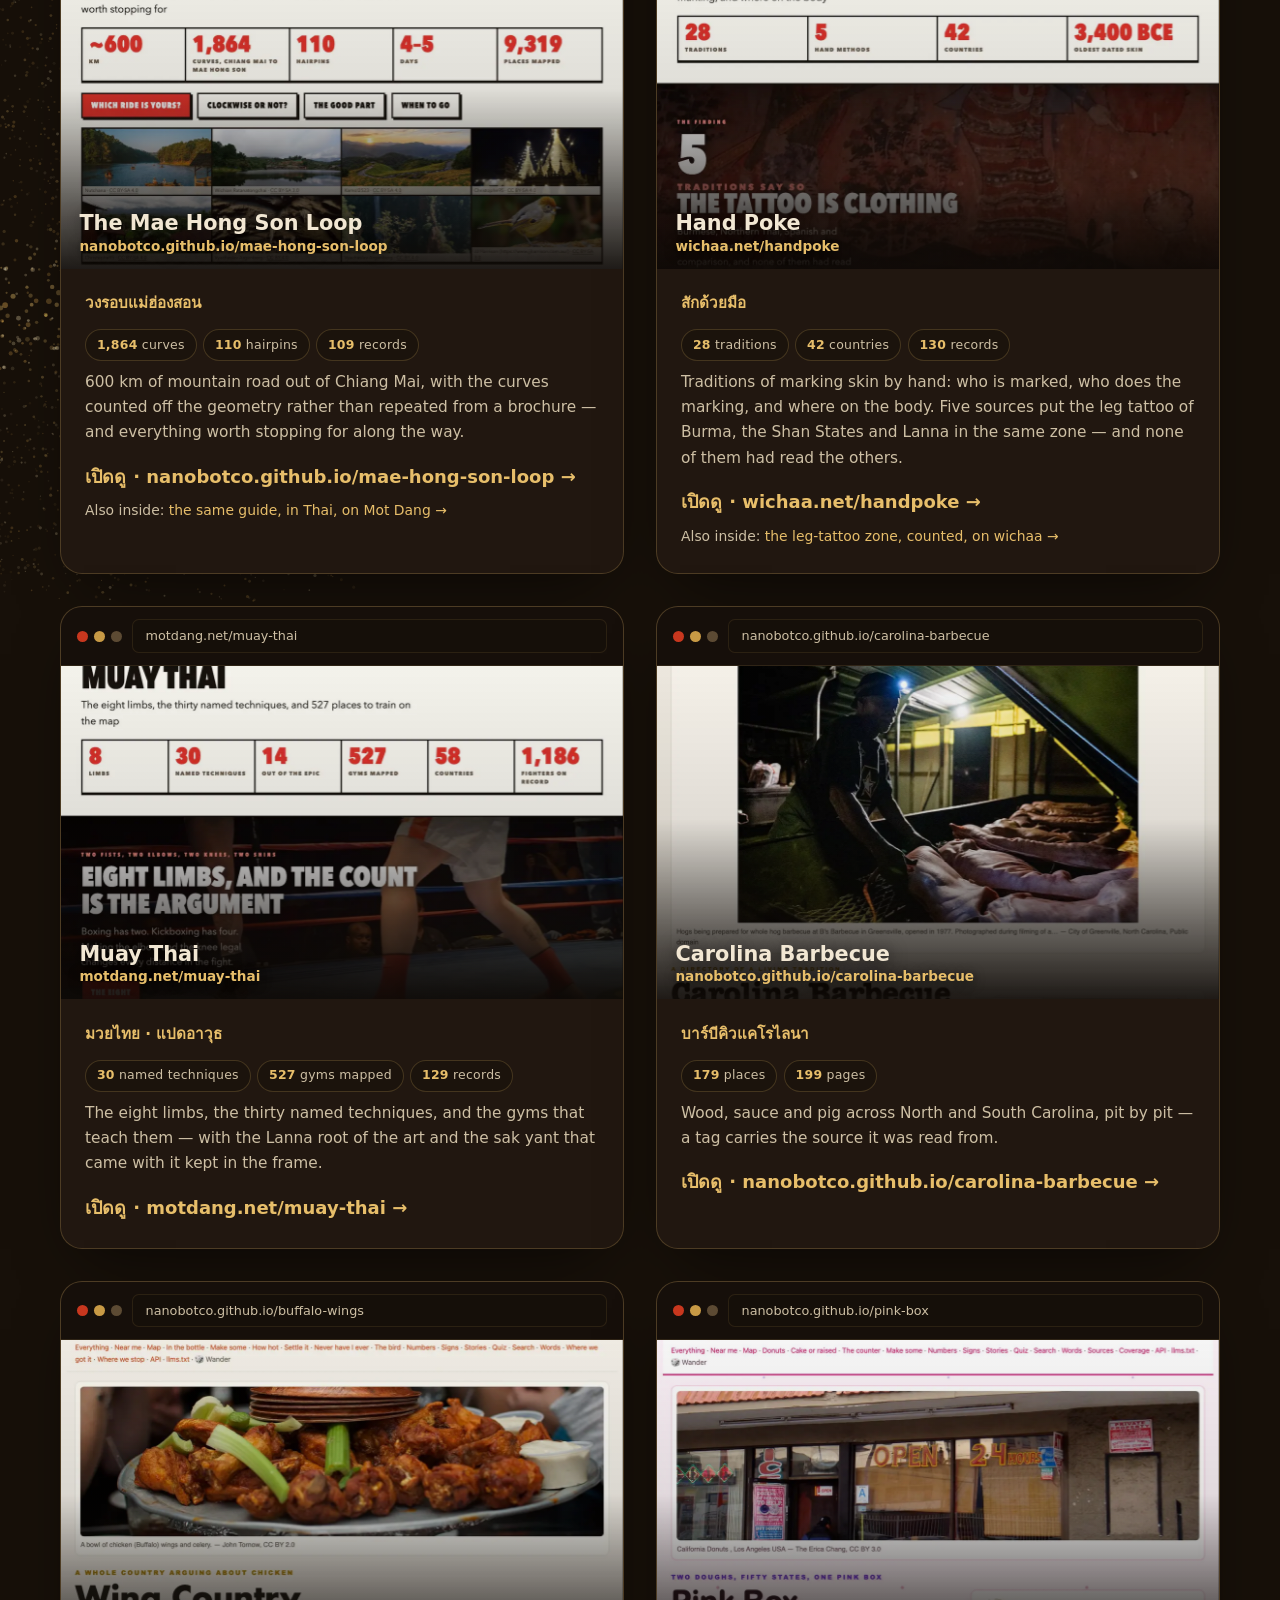
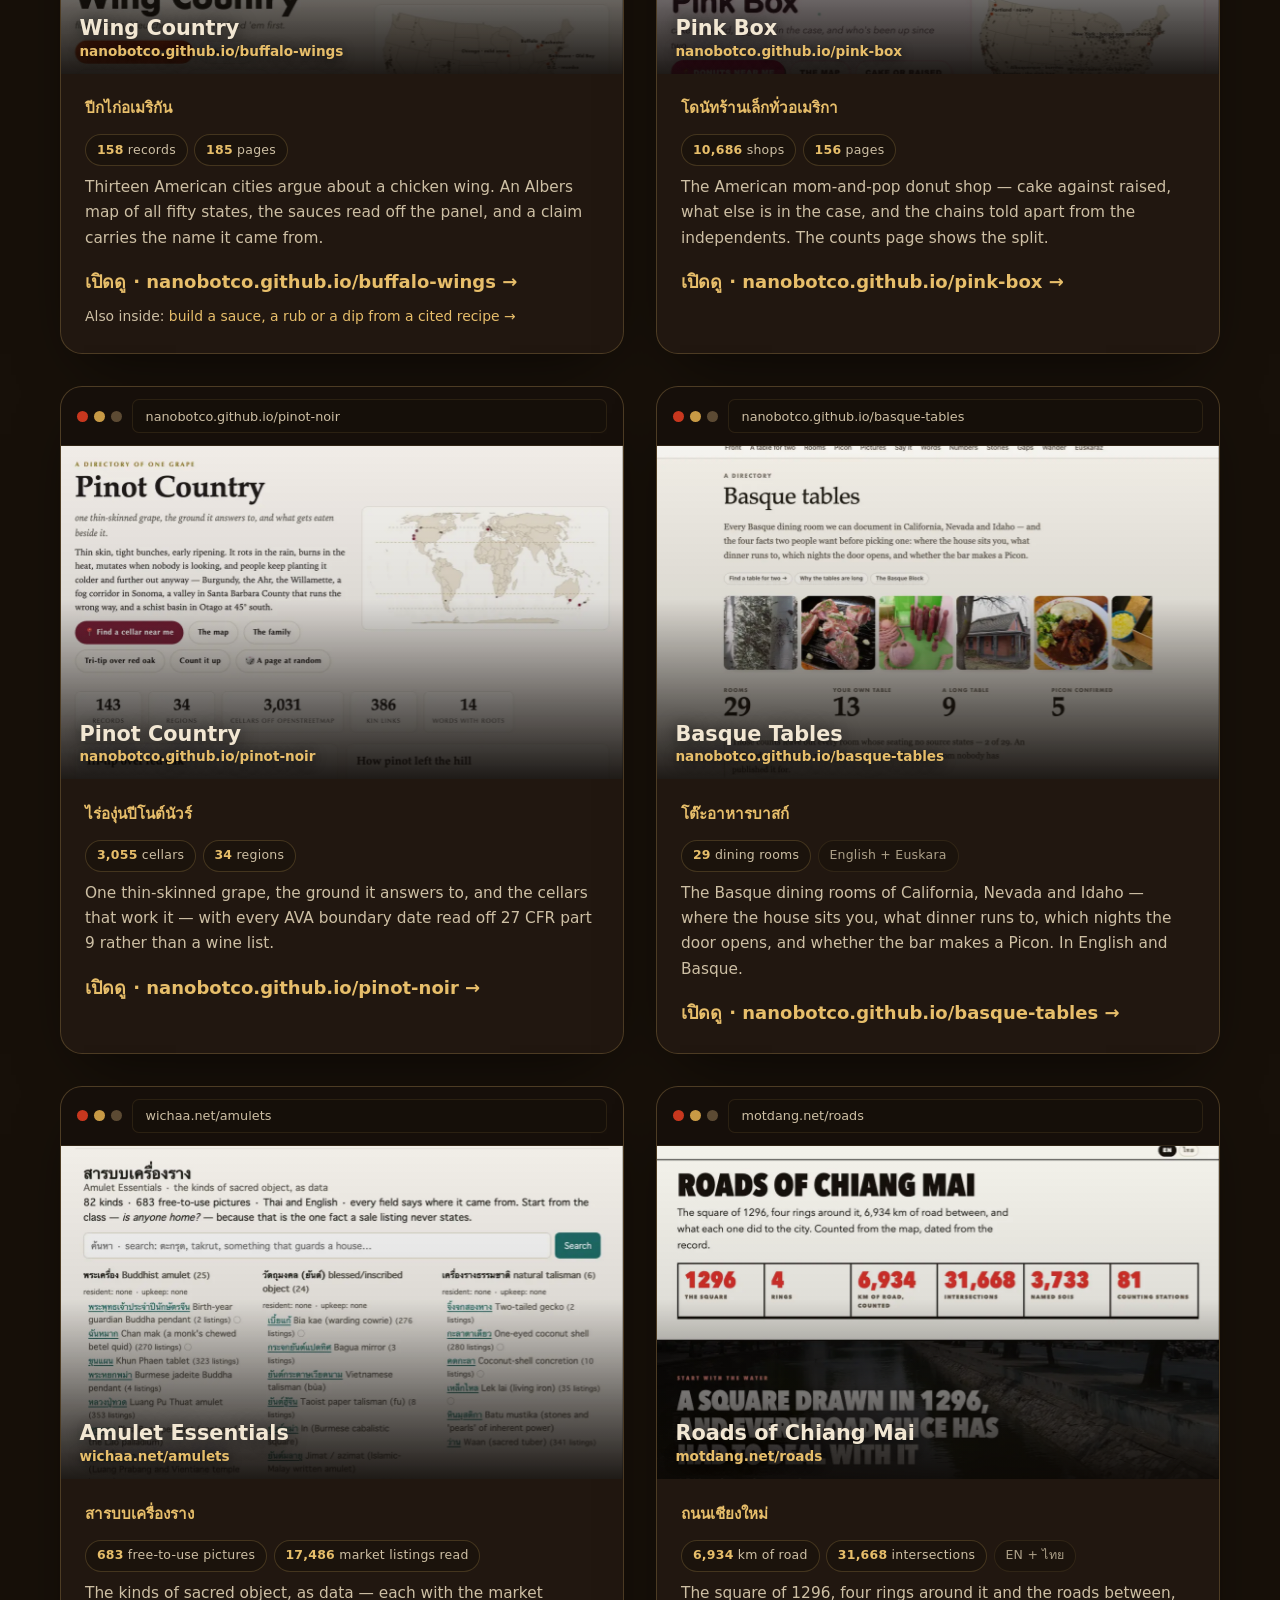
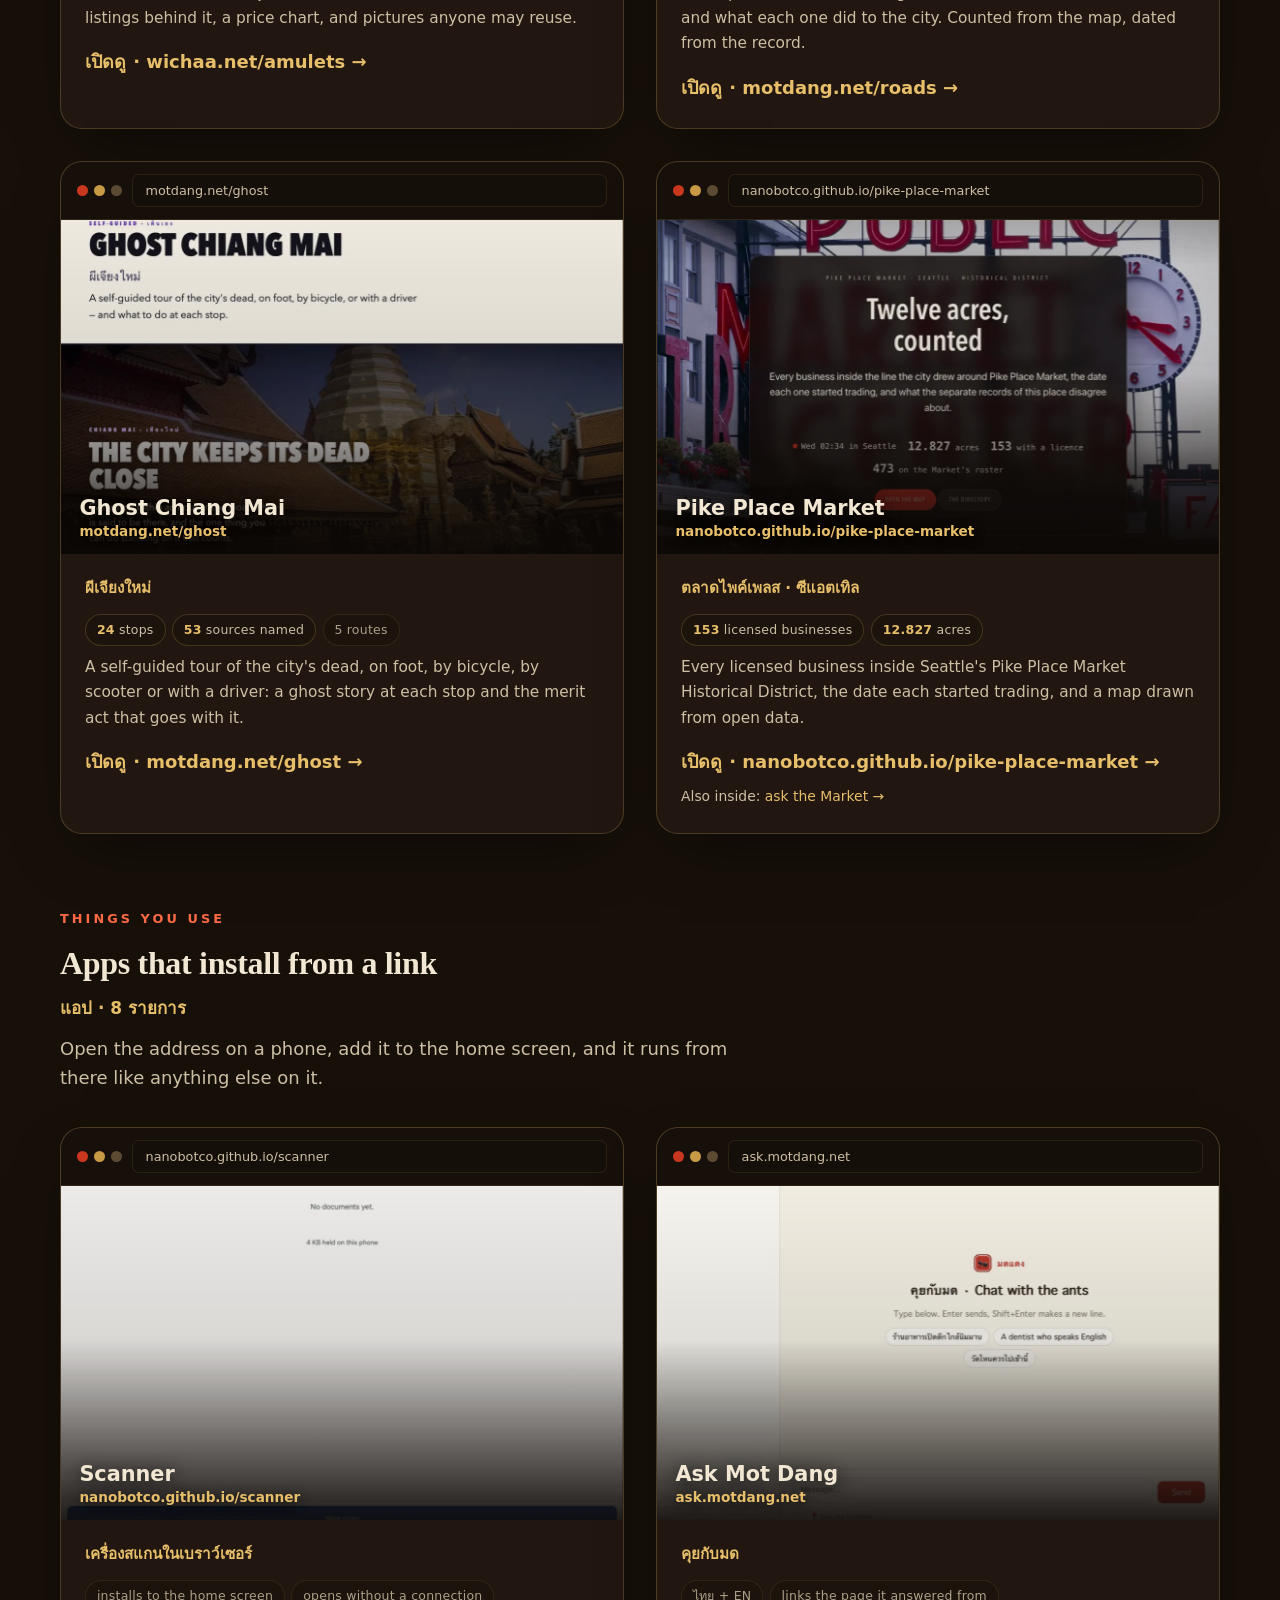
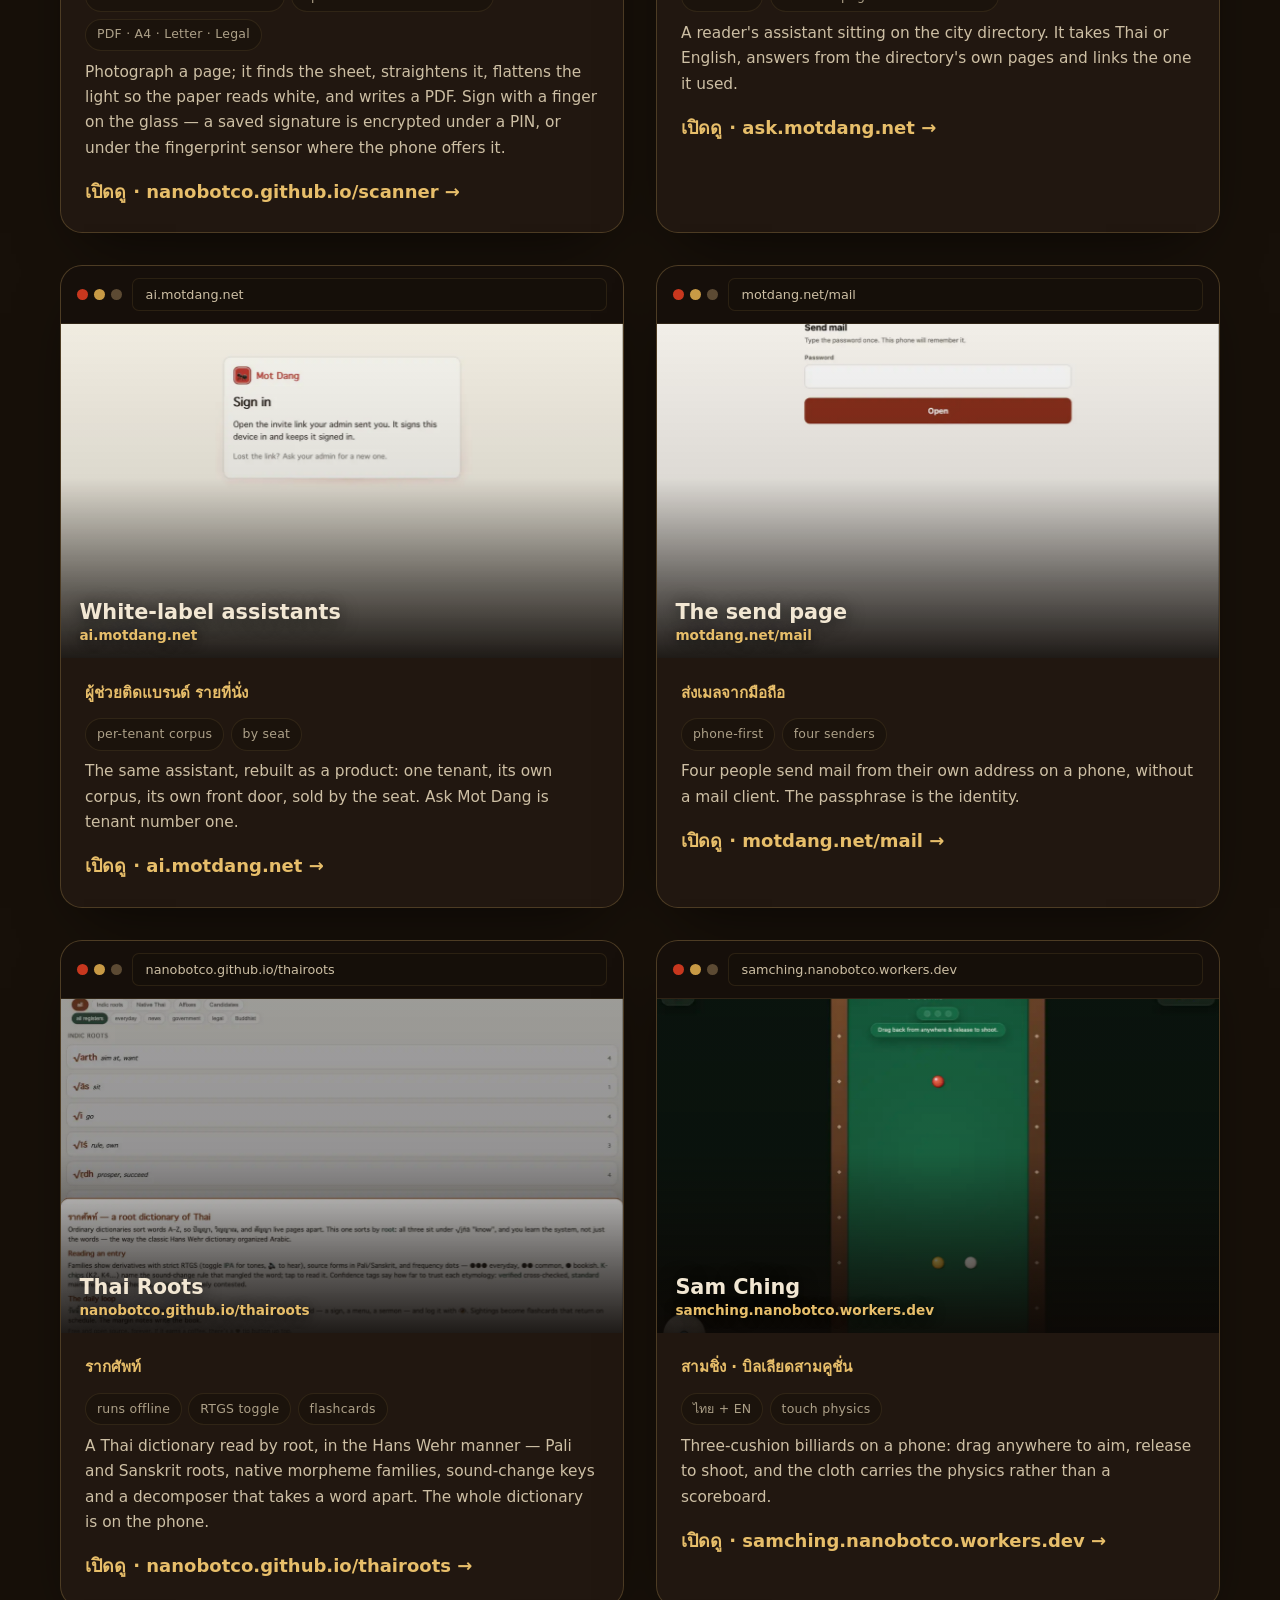
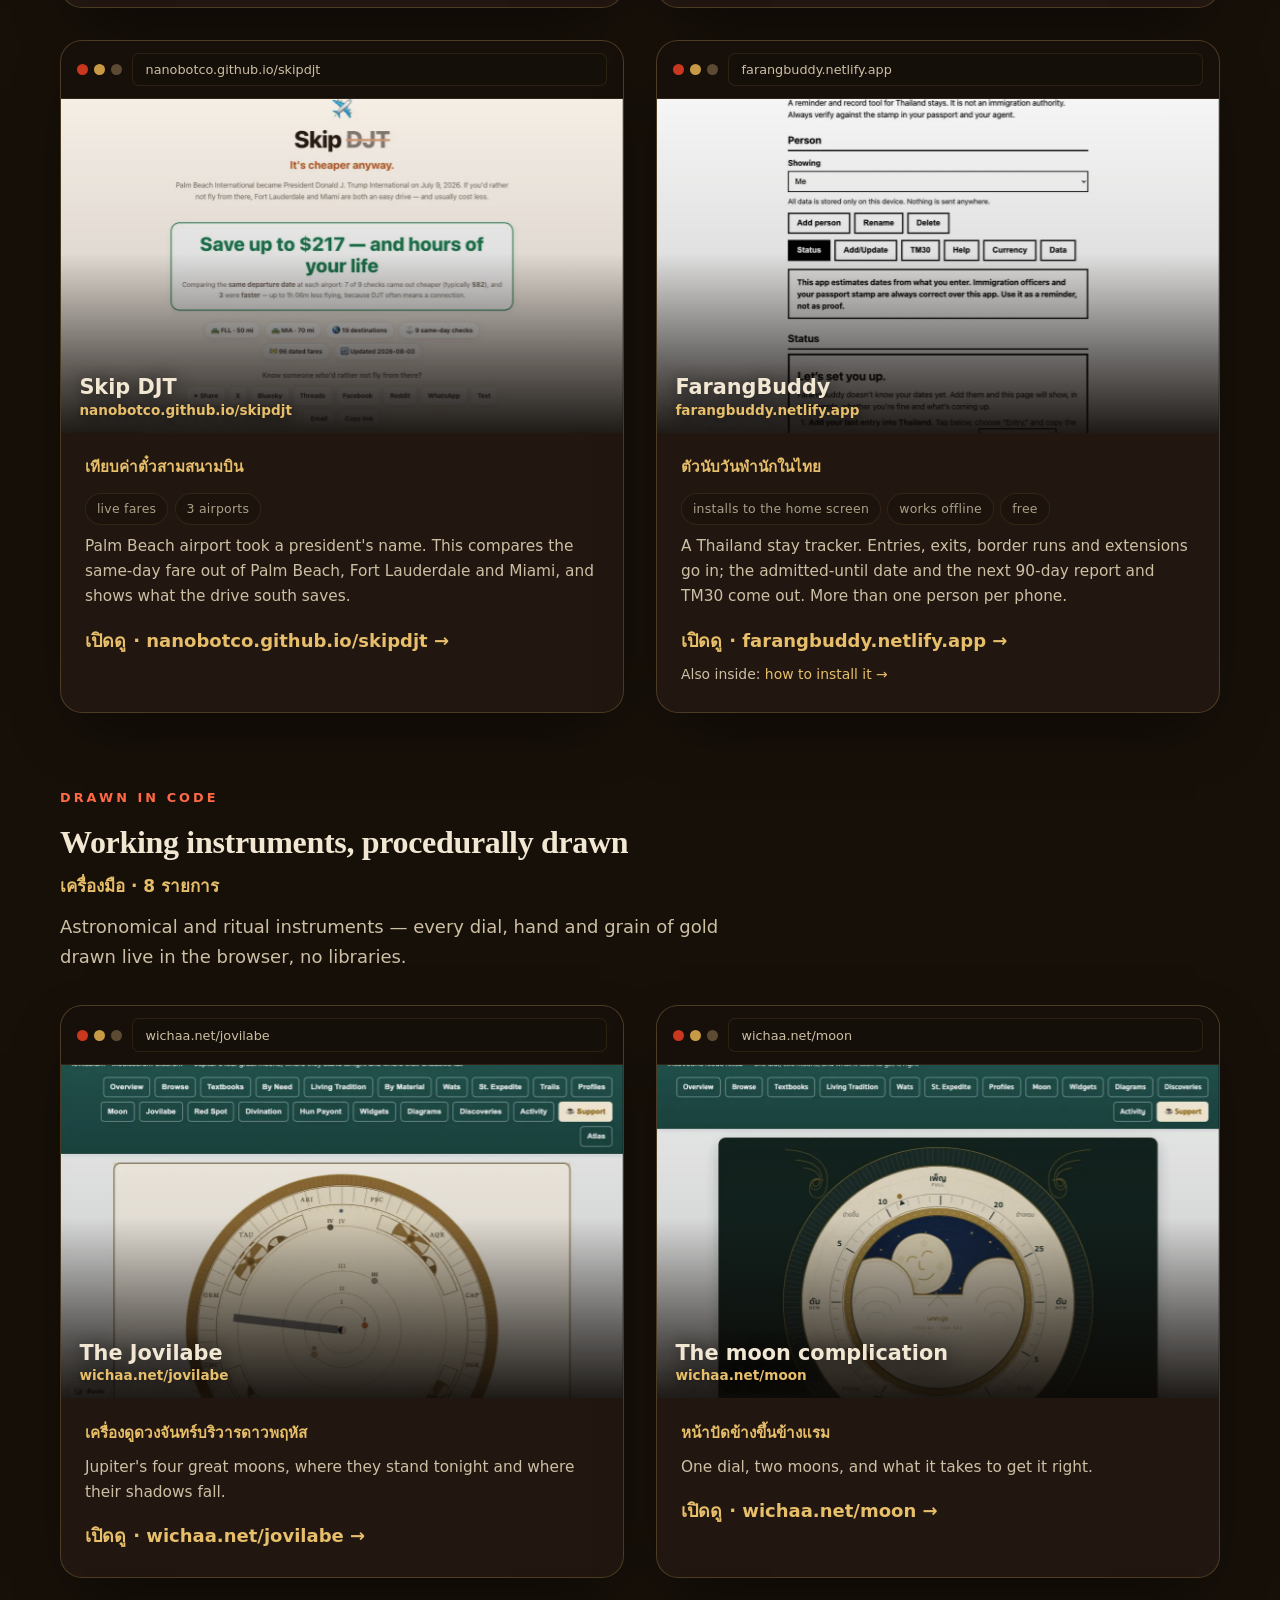
==== commit b4ecd8f1: "Translation pages: Thai, English, Burmese Co-Authored-By: Claude Opus 5.5 <noreply@anthropic.com>" ====
--- a/docs/index.html
+++ b/docs/index.html
@@ -459,6 +459,7 @@
   <a class="link" href="#work"><b lang="th">เว็บที่เปิดอยู่</b> · Live</a>
   <a class="link" href="/portfolio/"><b lang="th">ผลงาน</b> · Portfolio</a>
   <a class="link" href="#workshop"><b lang="th">โรงงาน</b> · Workshop</a>
+  <a class="link" href="/translation/"><b lang="th">แปล</b> · Translation</a>
   <a class="link" href="/own/"><b lang="th">ของคุณเอง</b> · Own</a>
   <a class="link" href="#visit"><b lang="th">เยี่ยม</b> · Visit</a>
   <a class="link" href="#contact"><b lang="th">ติดต่อ</b> · Contact</a>
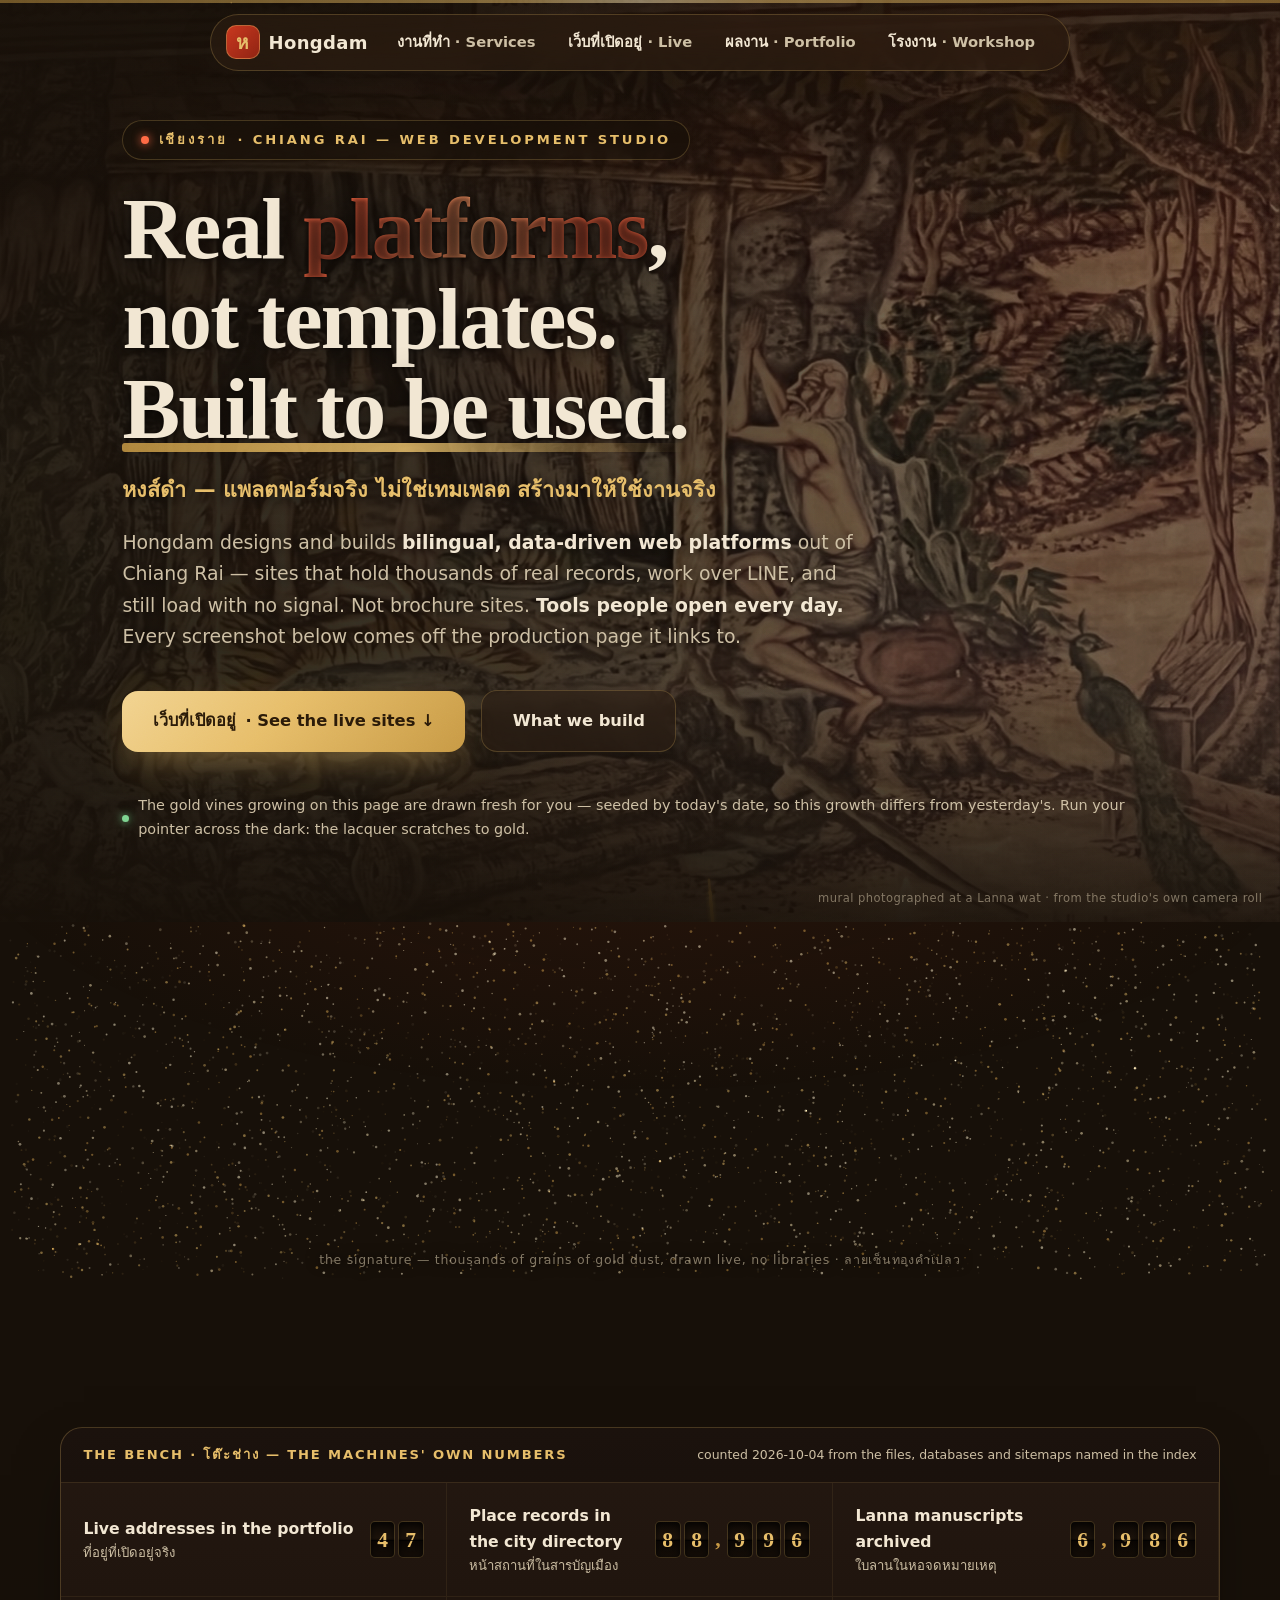
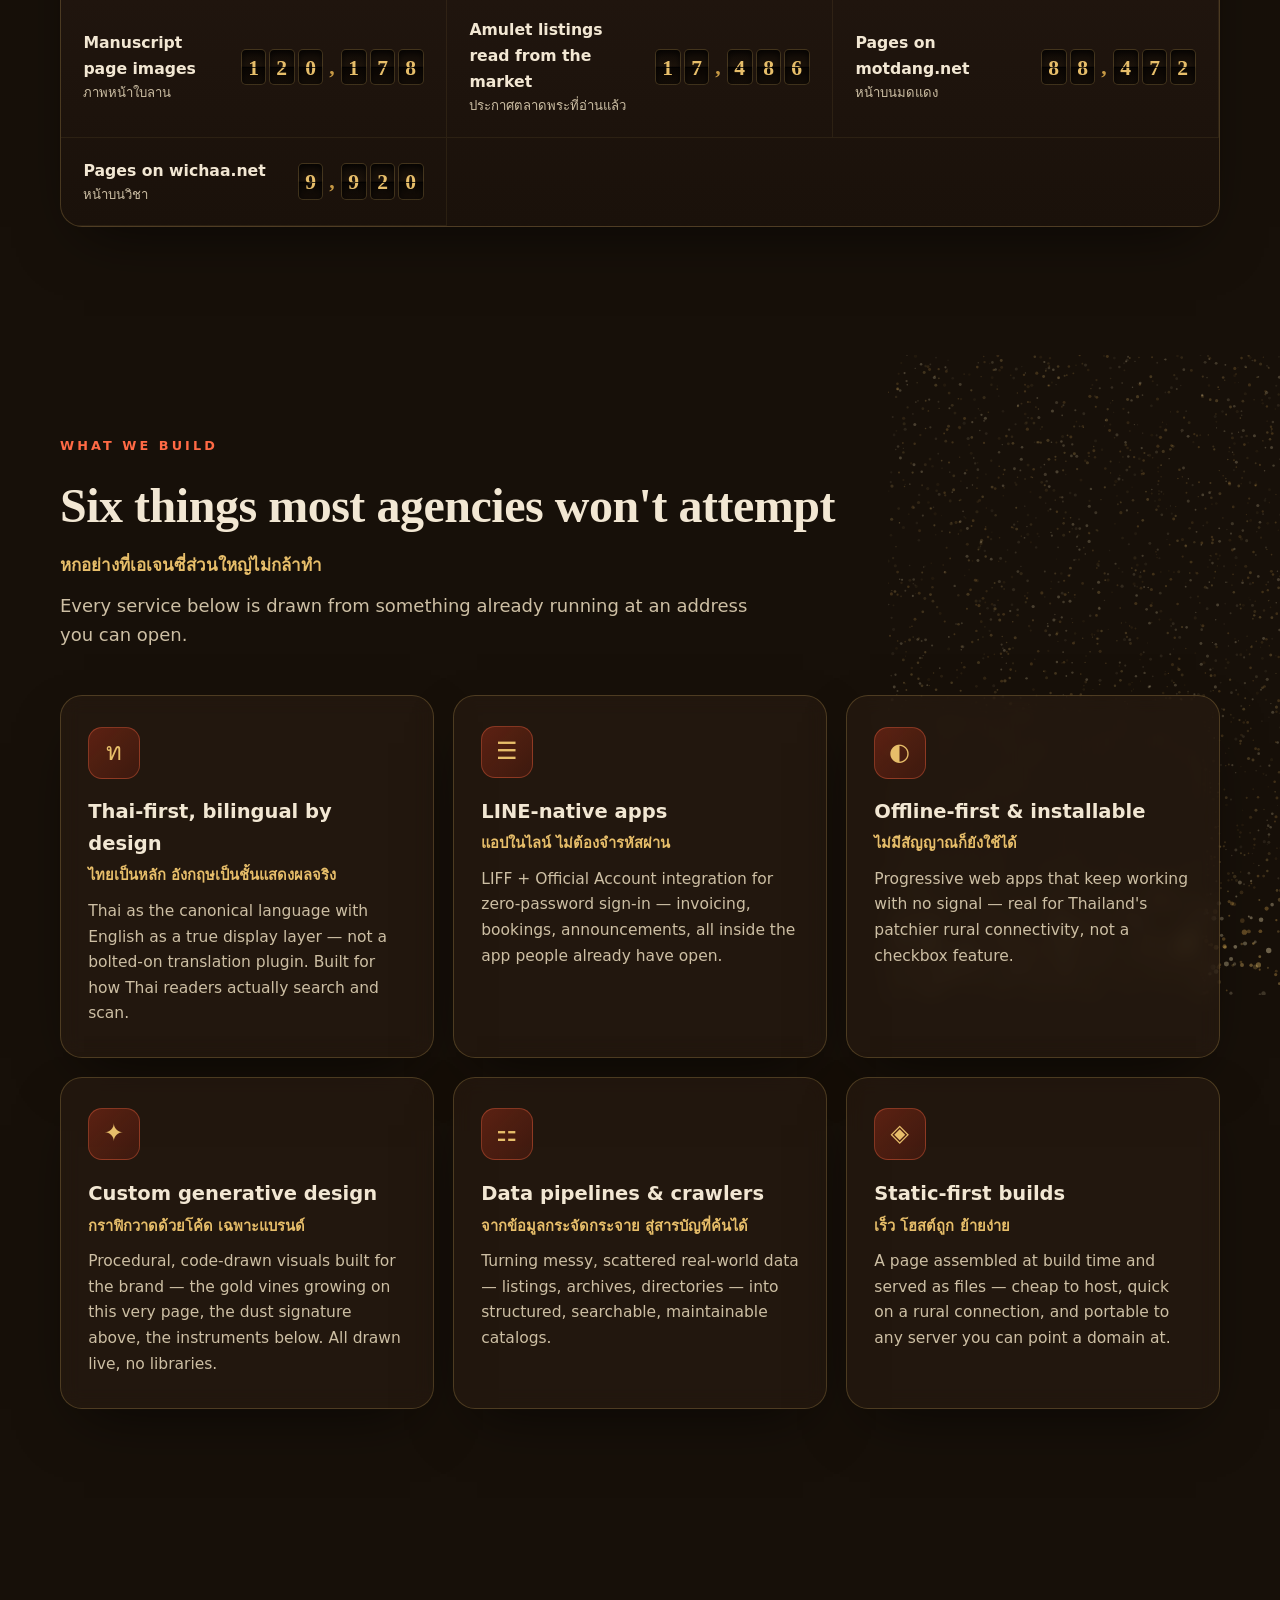
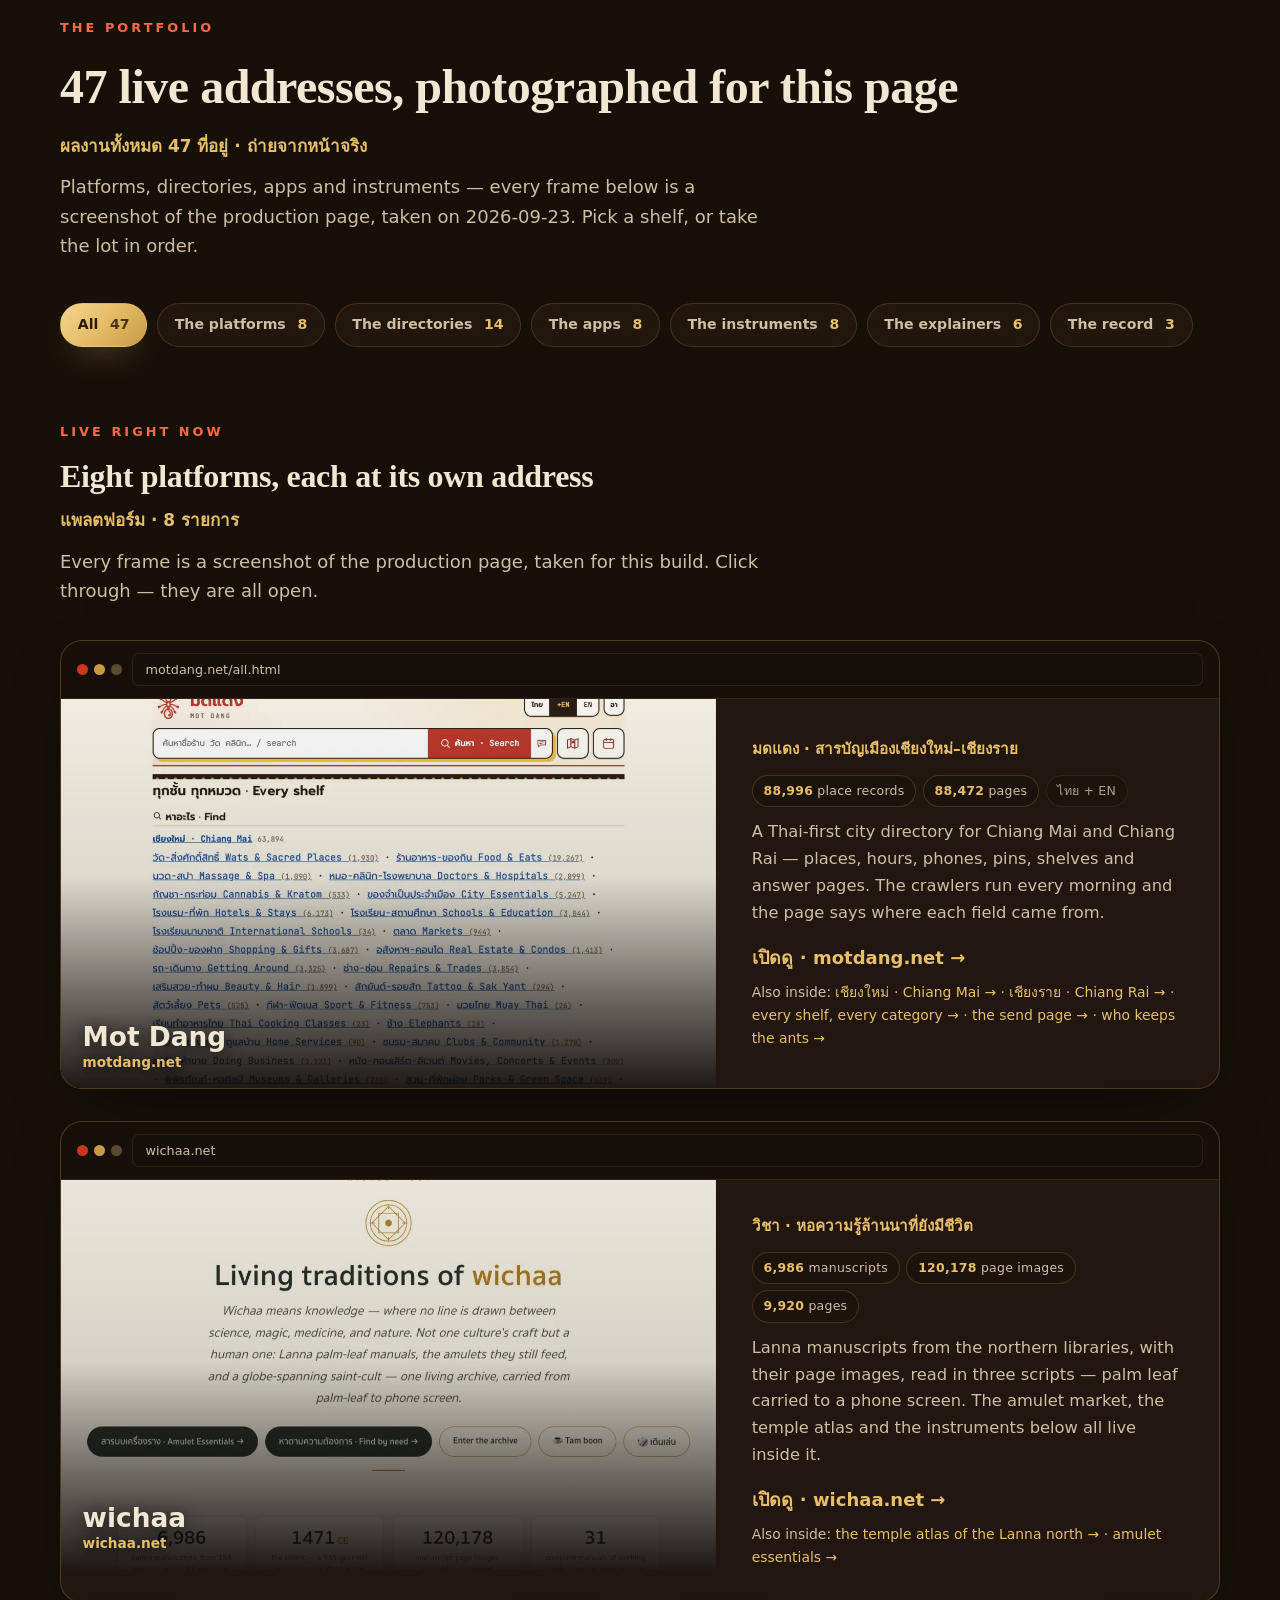
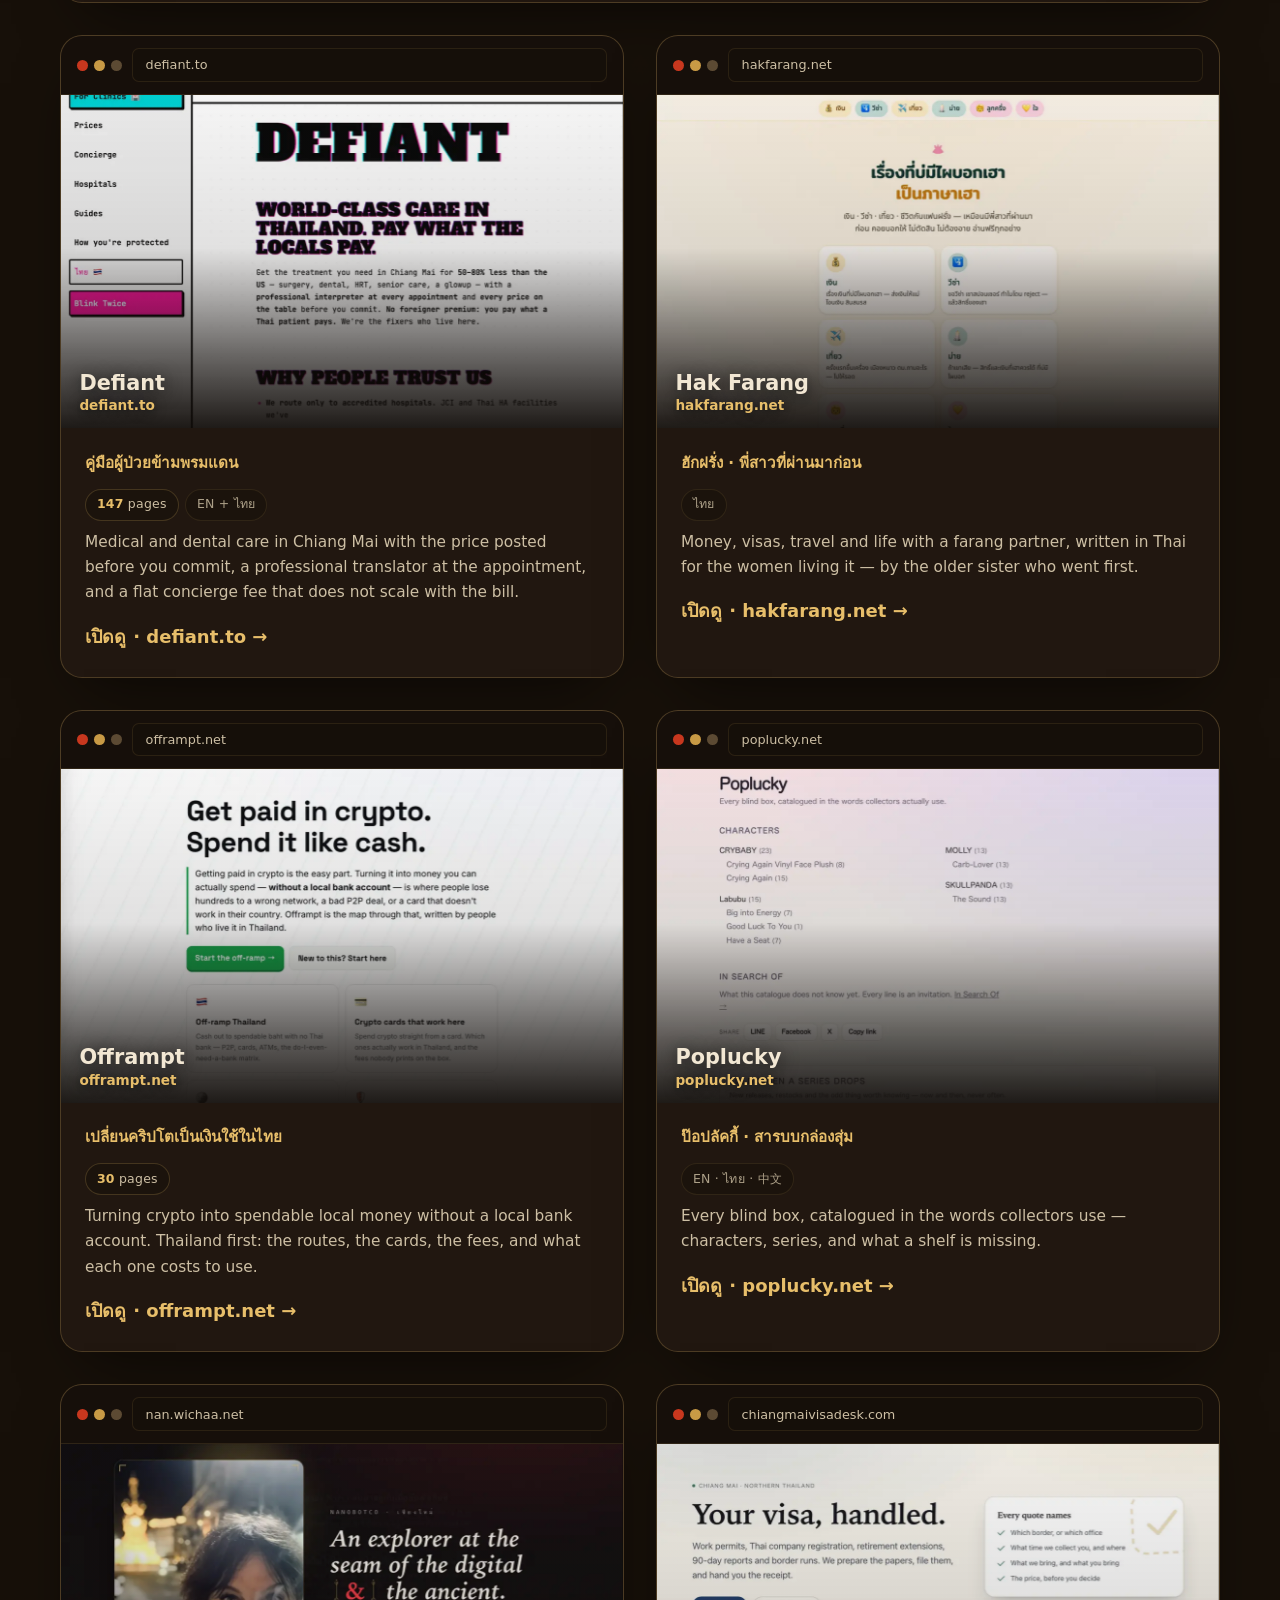
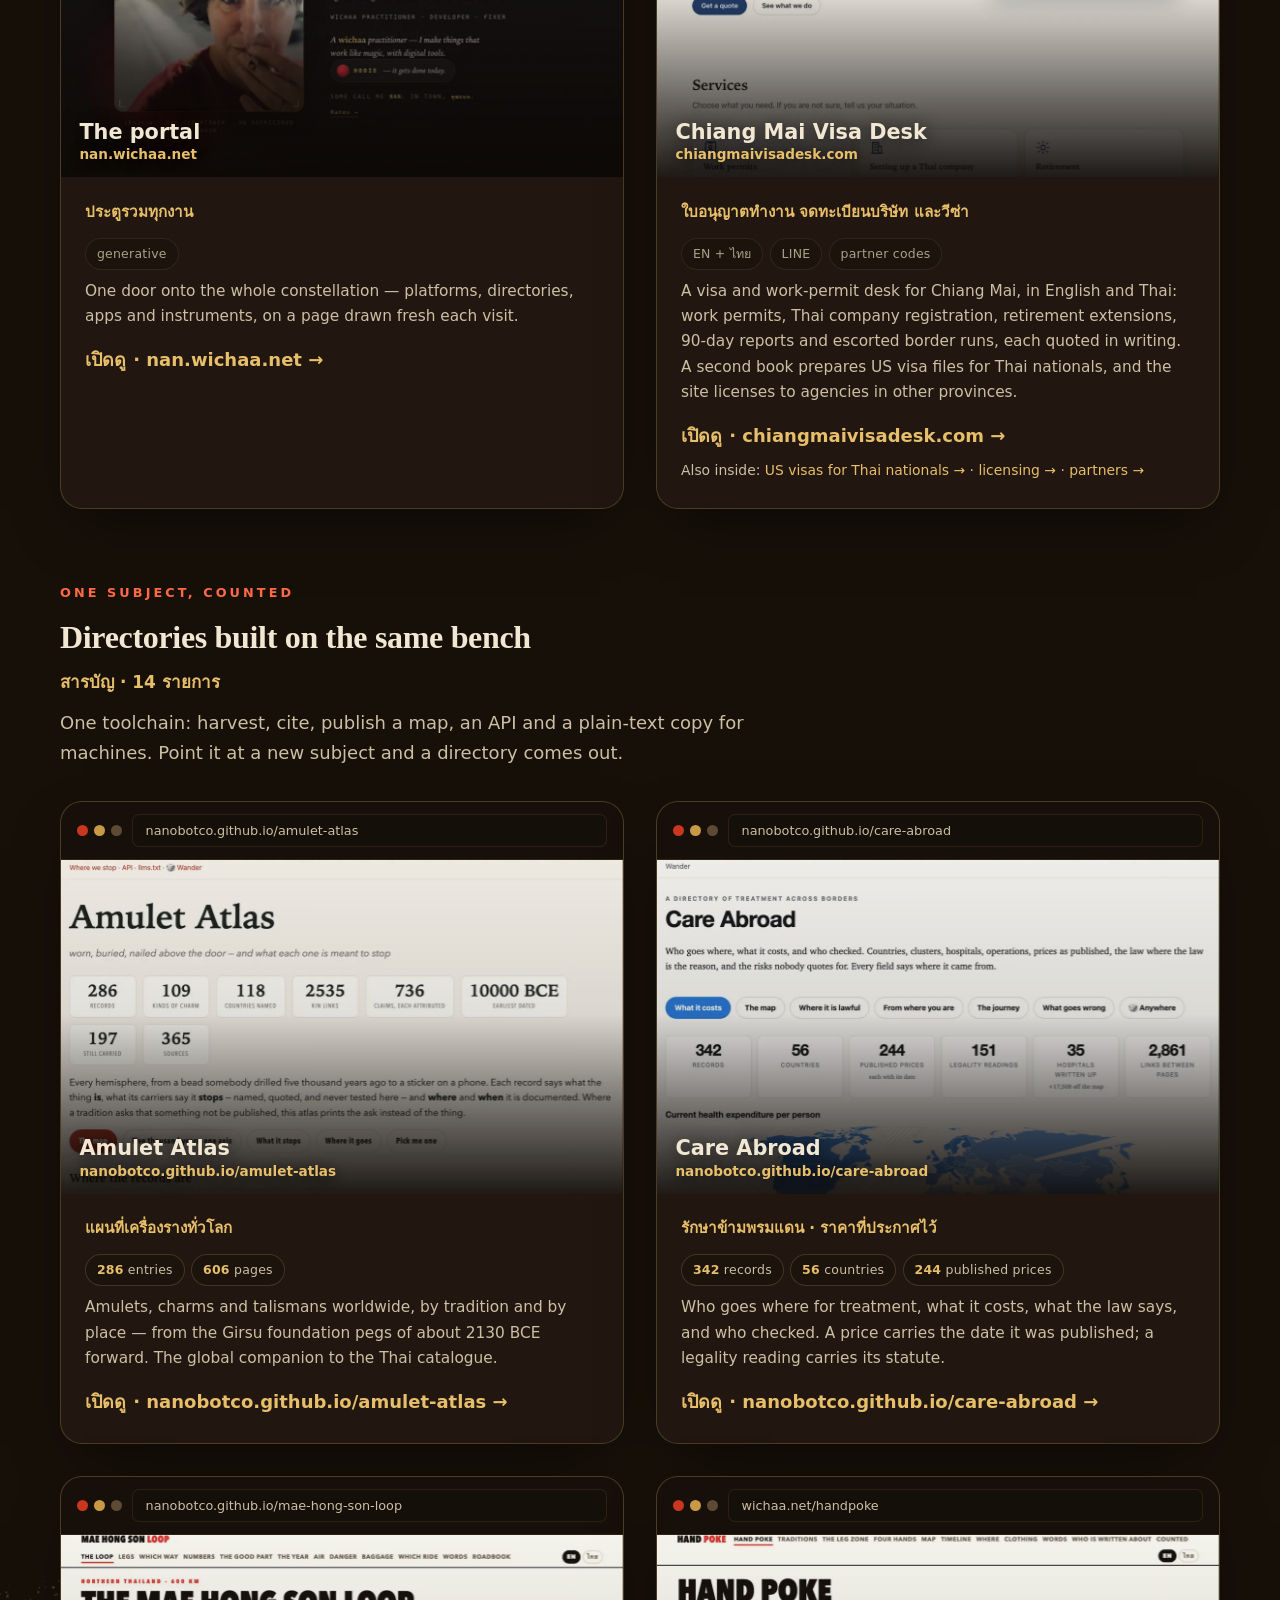
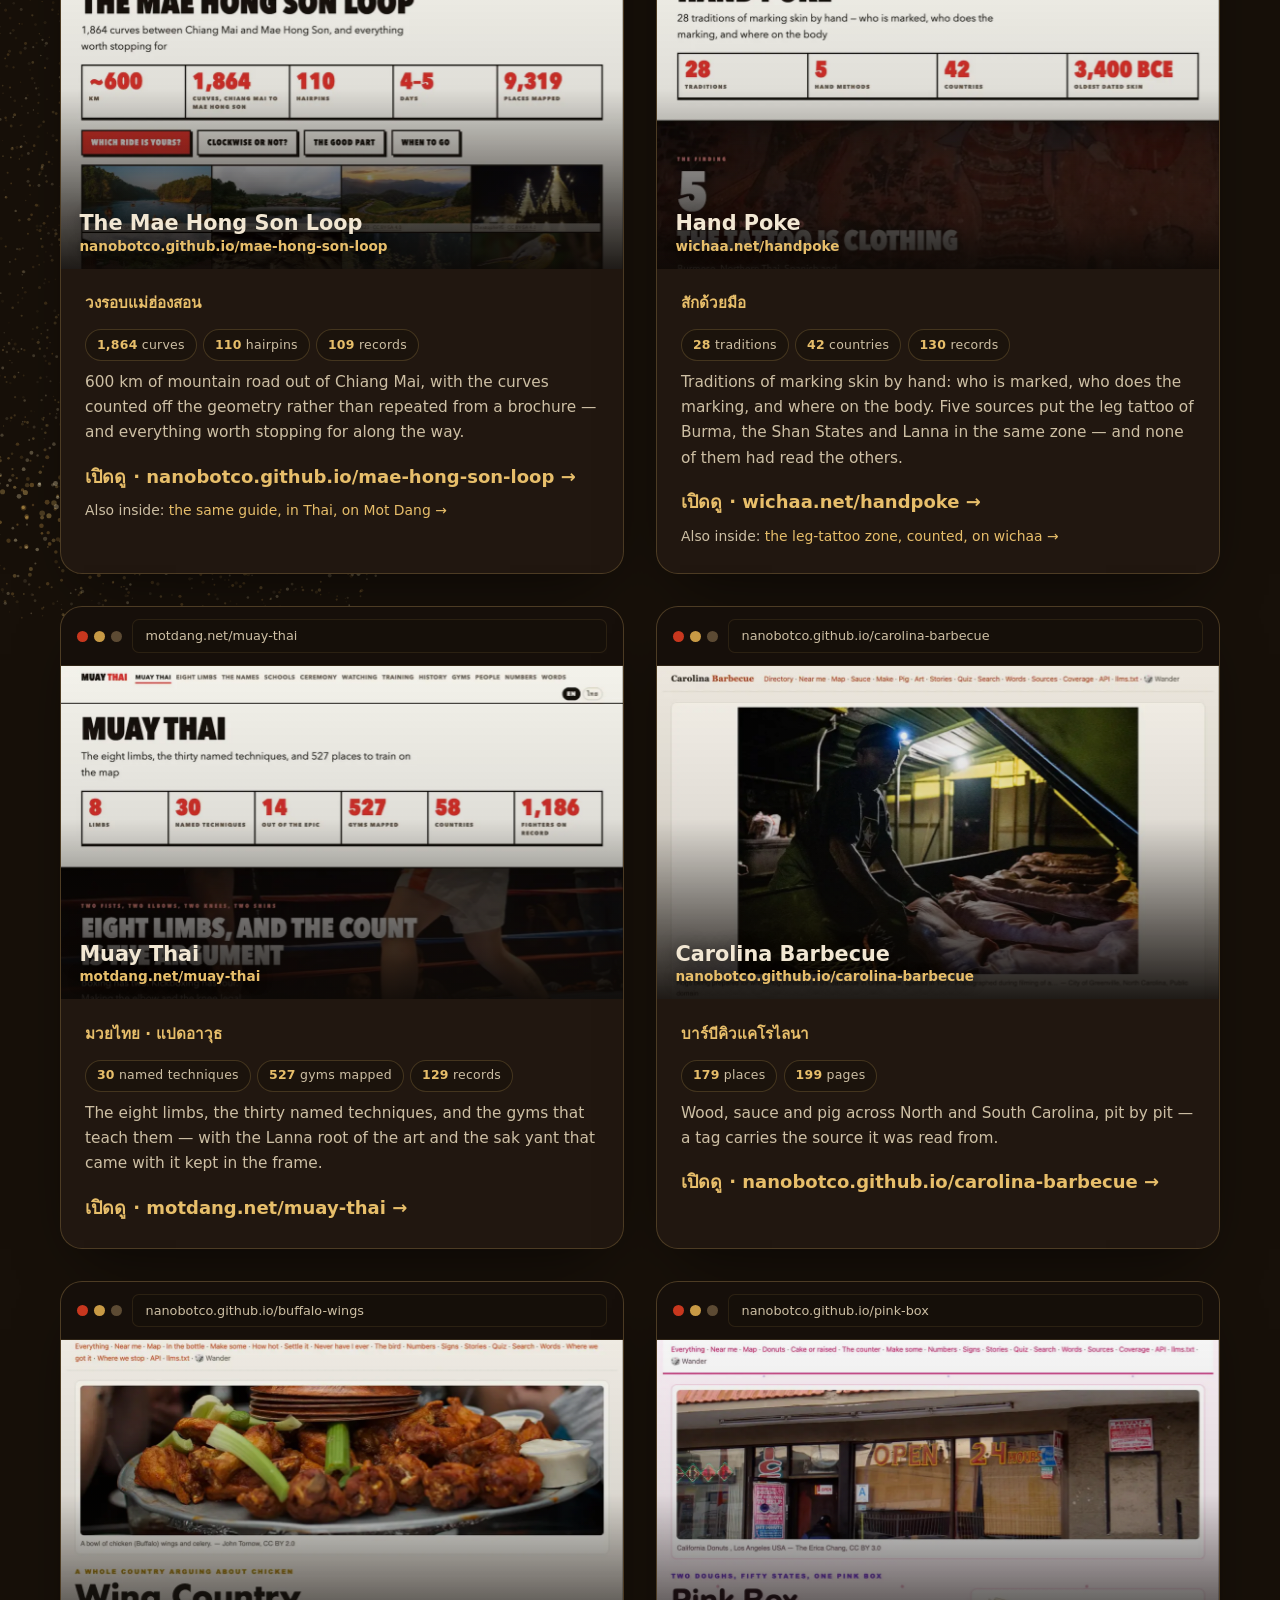
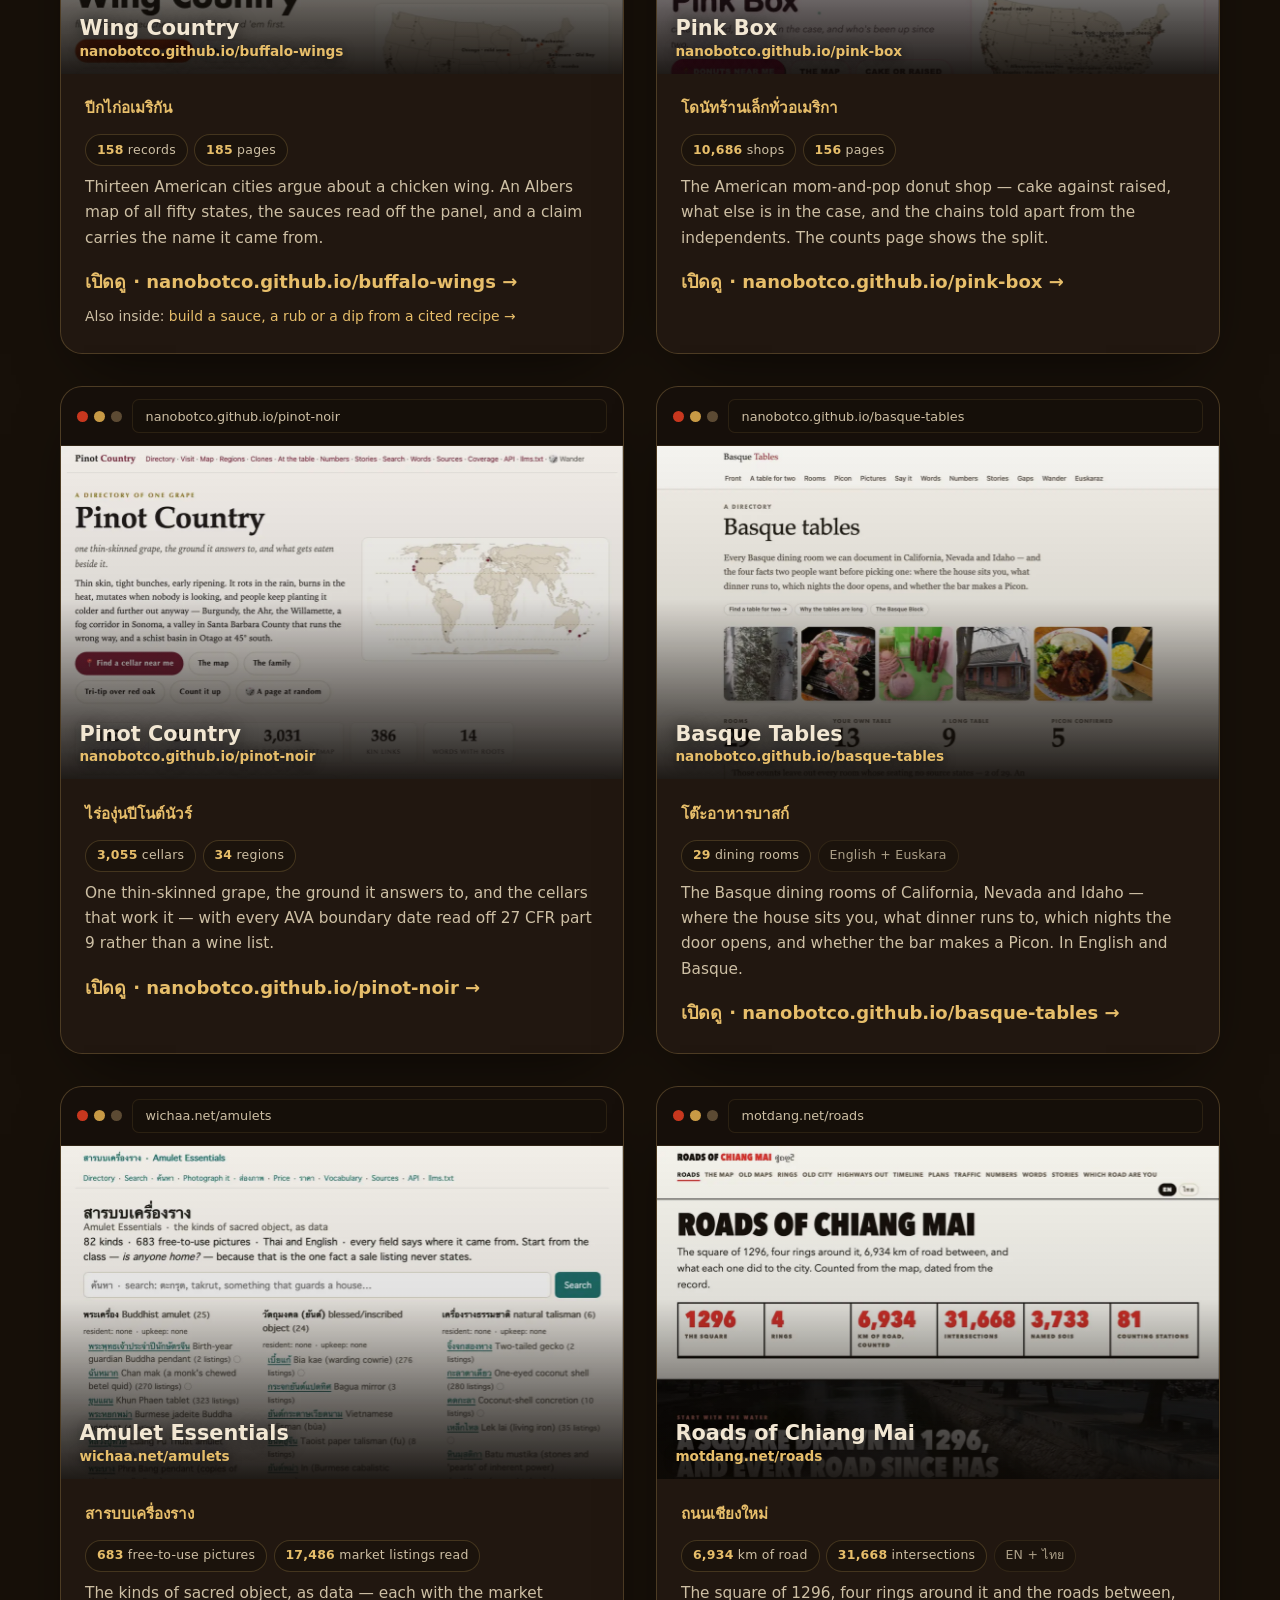
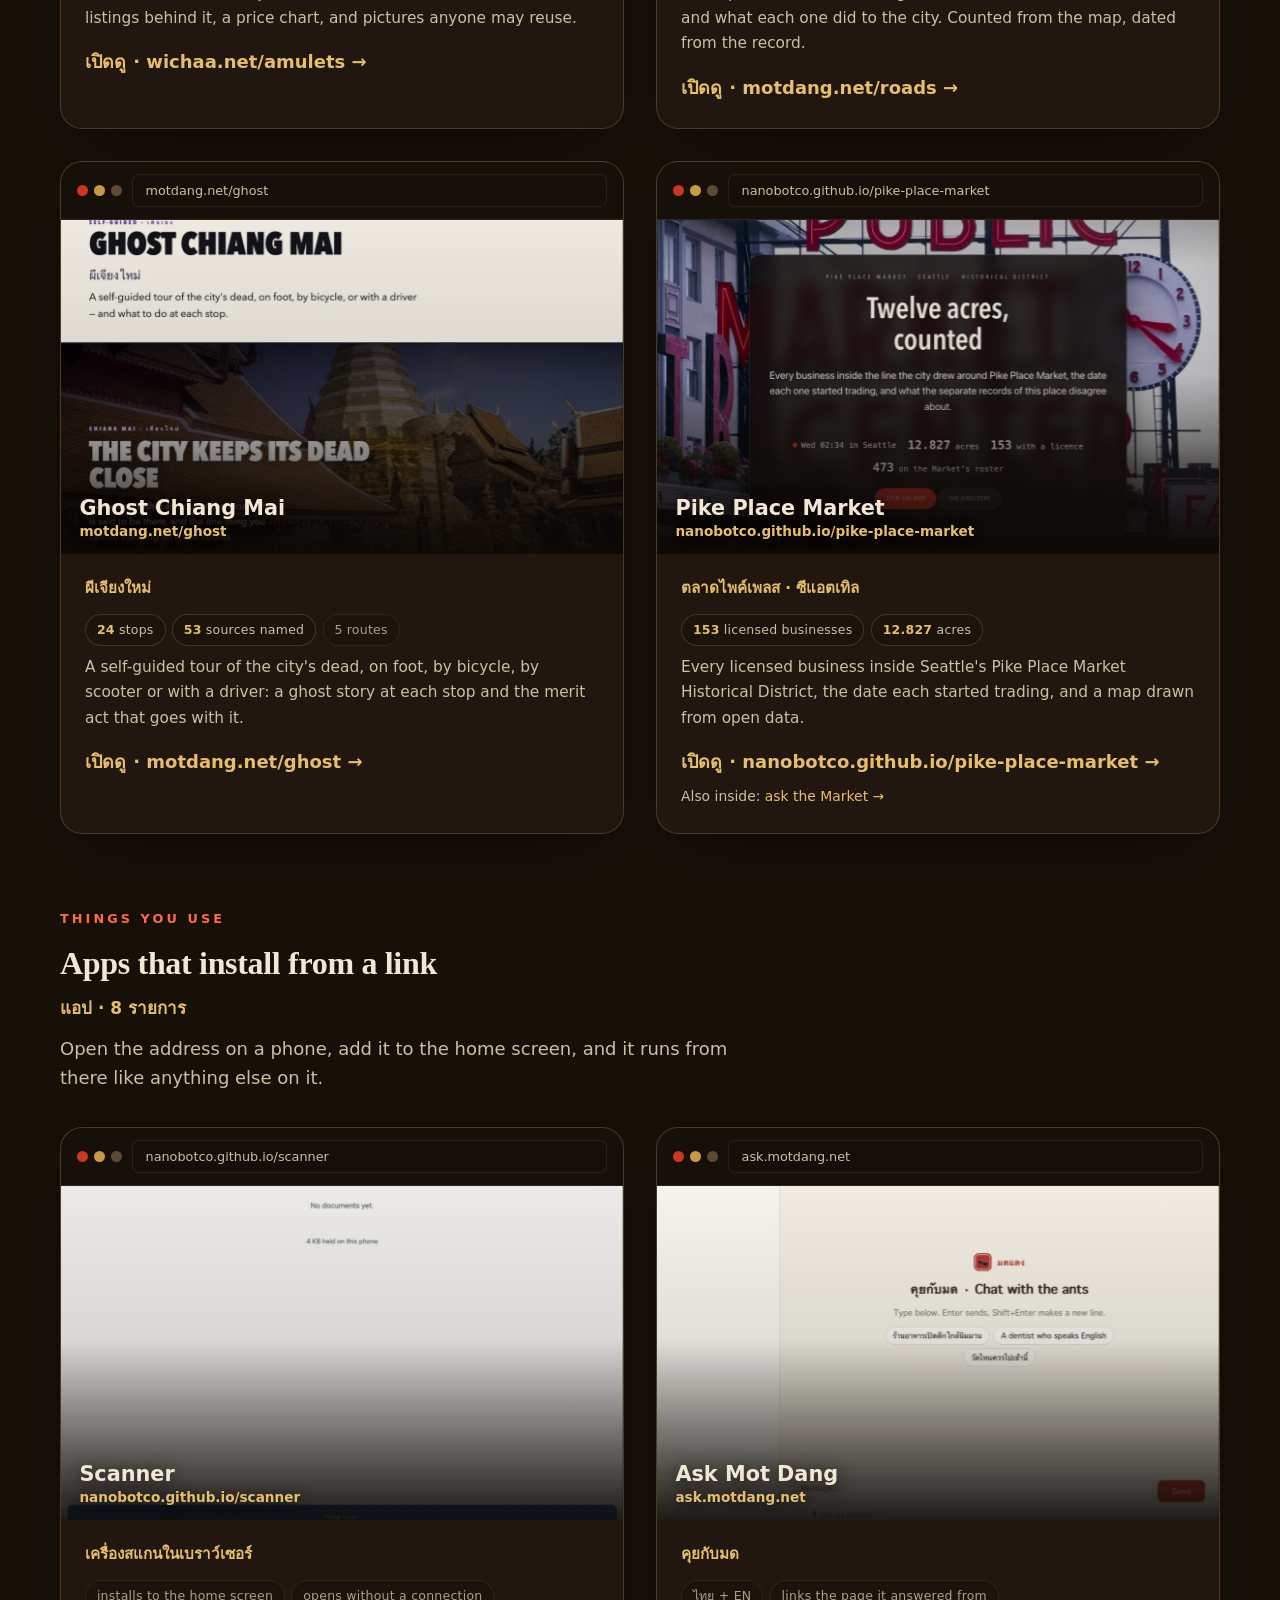
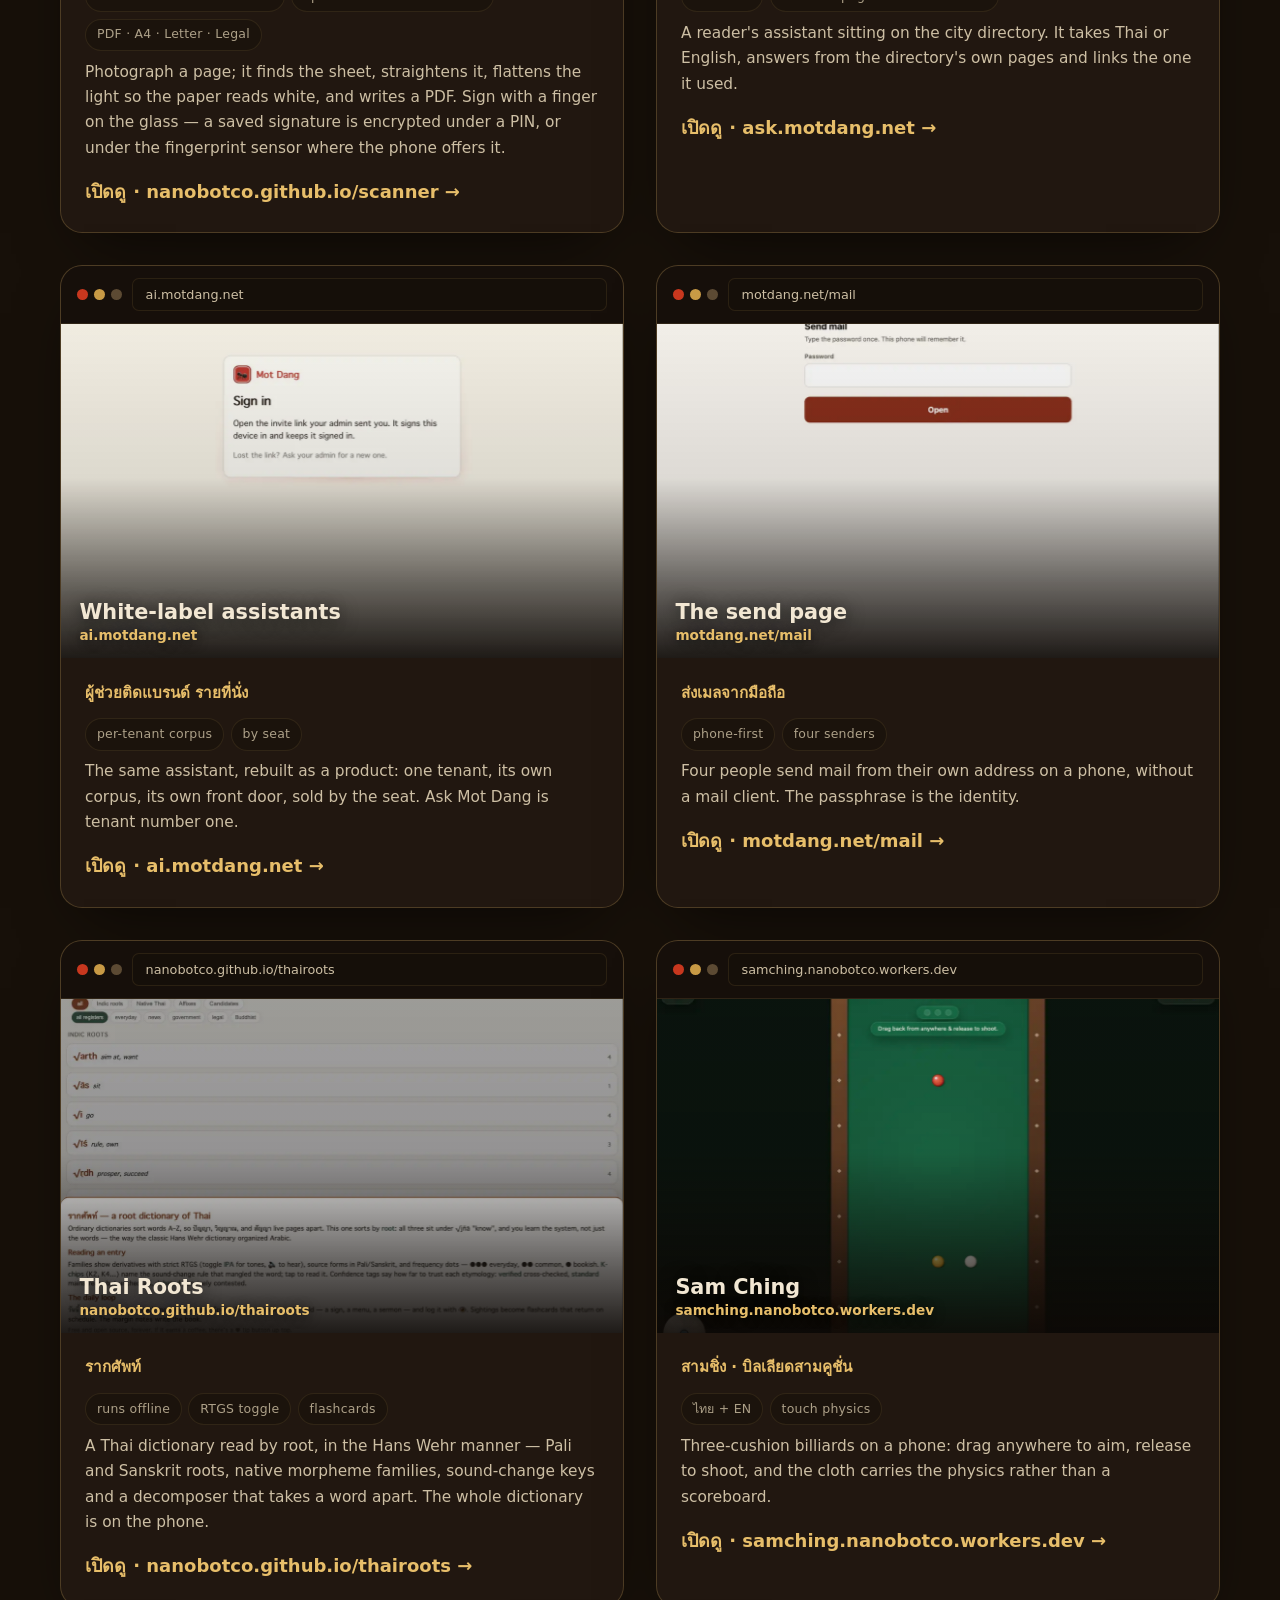
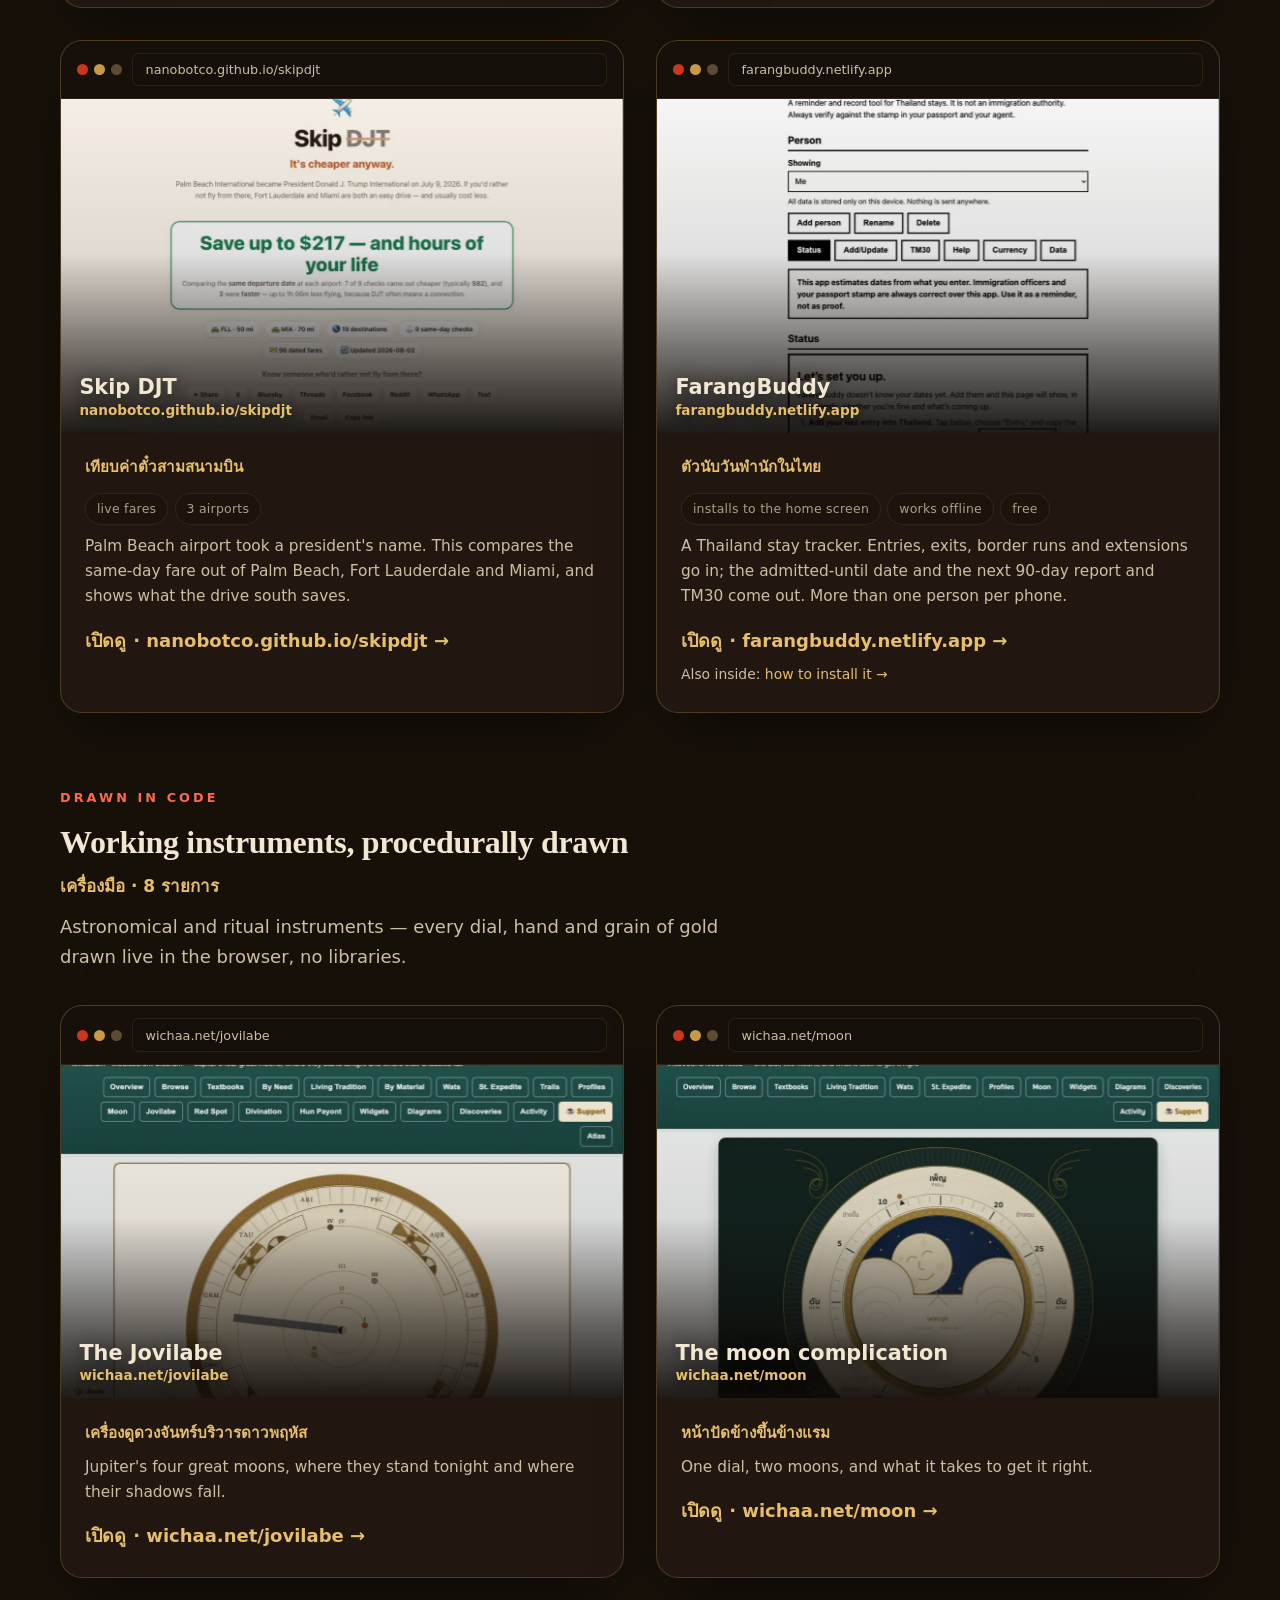
==== commit e359675b: "Tasks: a board for people and bots, answered by Mot Dang, Hongdam and the Visa Desk 127 kinds of wor" ====
--- a/docs/index.html
+++ b/docs/index.html
@@ -459,6 +459,7 @@
   <a class="link" href="#work"><b lang="th">เว็บที่เปิดอยู่</b> · Live</a>
   <a class="link" href="/portfolio/"><b lang="th">ผลงาน</b> · Portfolio</a>
   <a class="link" href="#workshop"><b lang="th">โรงงาน</b> · Workshop</a>
+  <a class="link" href="/tasks"><b lang="th">งาน</b> · Tasks</a>
   <a class="link" href="/translation/"><b lang="th">แปล</b> · Translation</a>
   <a class="link" href="/own/"><b lang="th">ของคุณเอง</b> · Own</a>
   <a class="link" href="#visit"><b lang="th">เยี่ยม</b> · Visit</a>
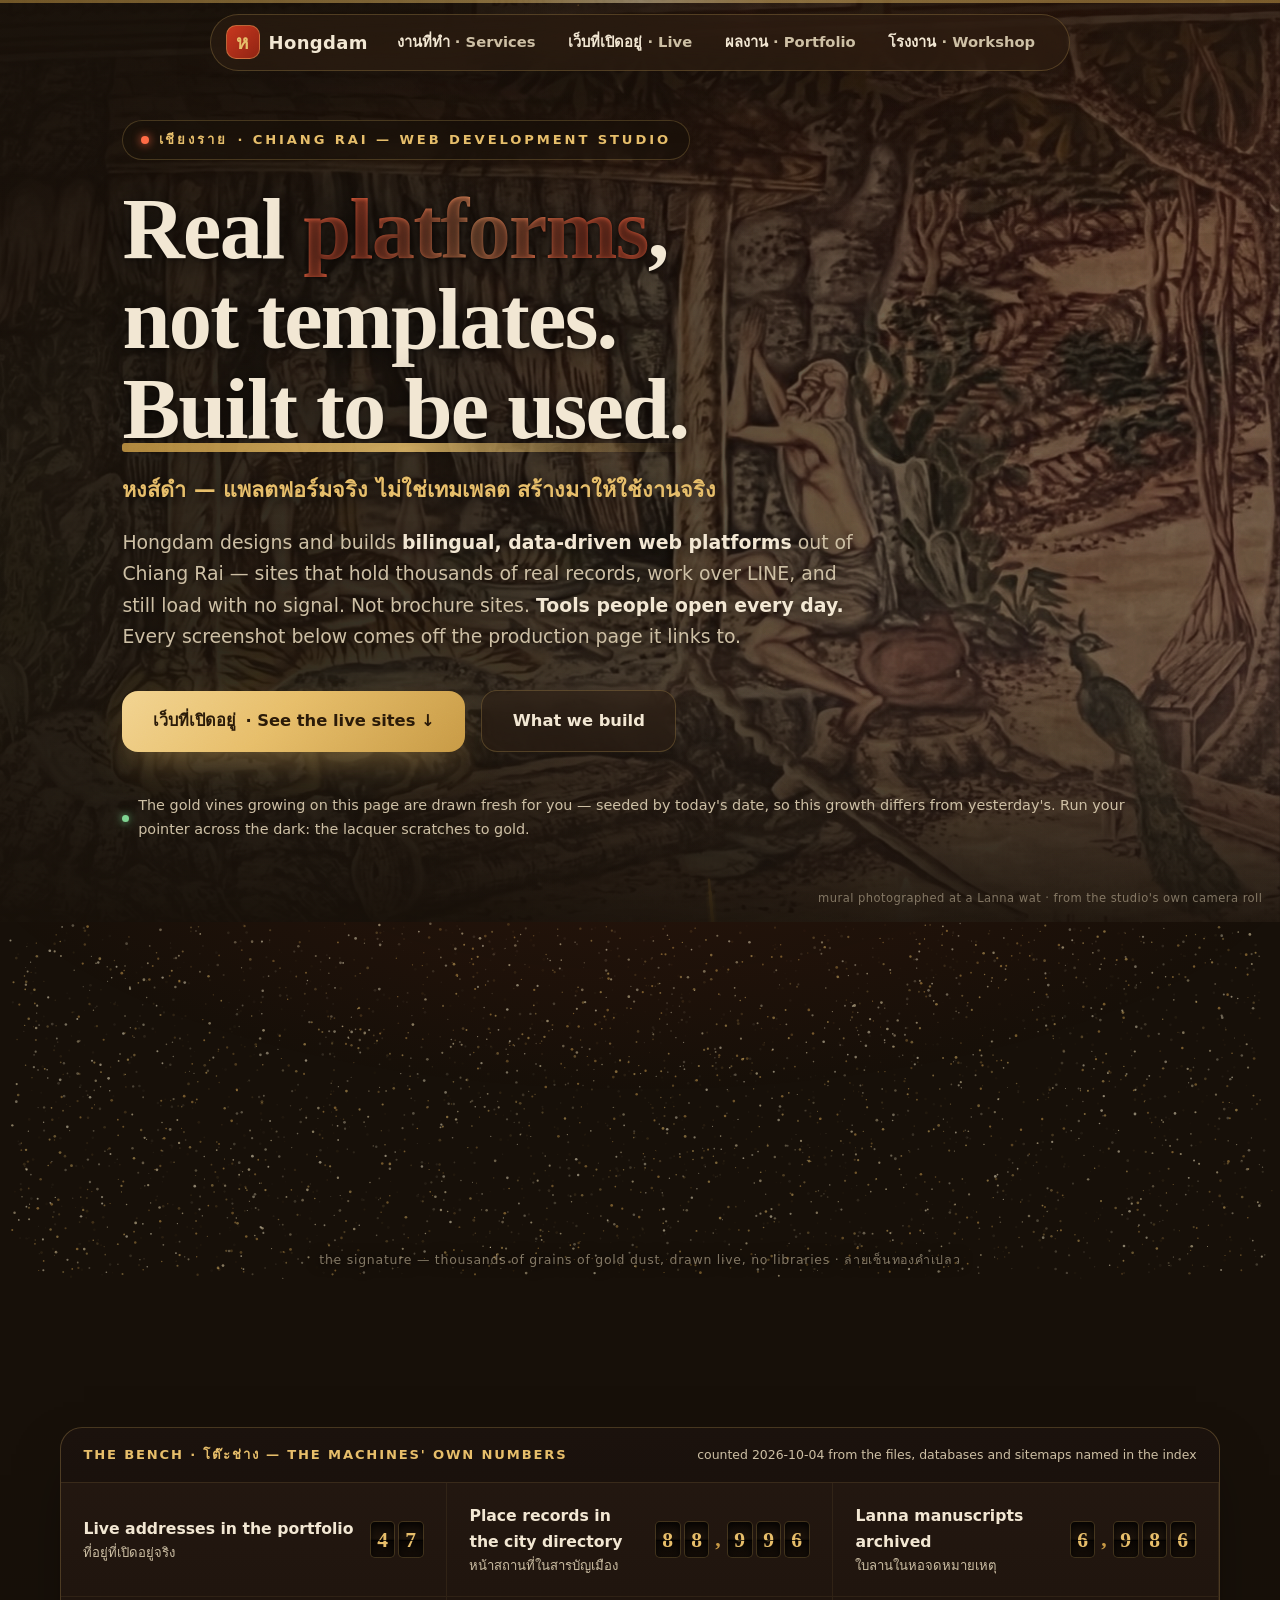
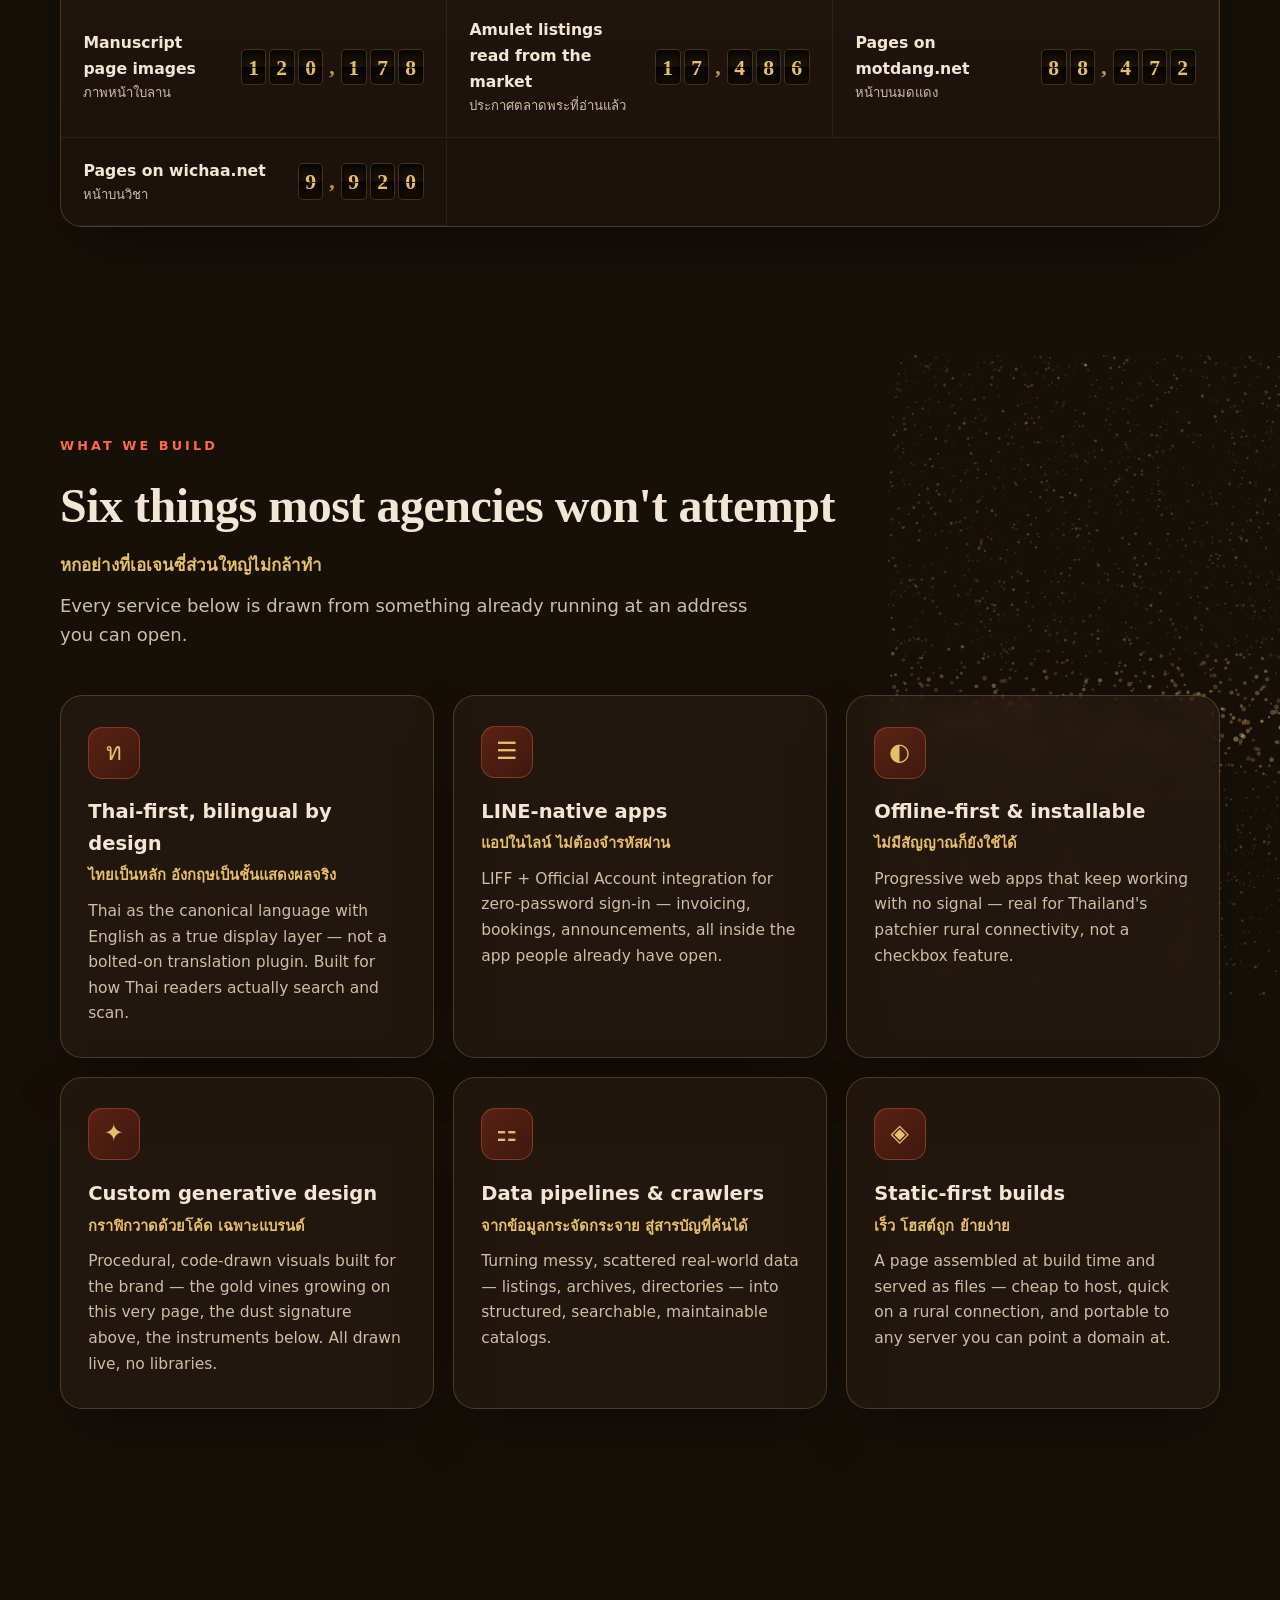
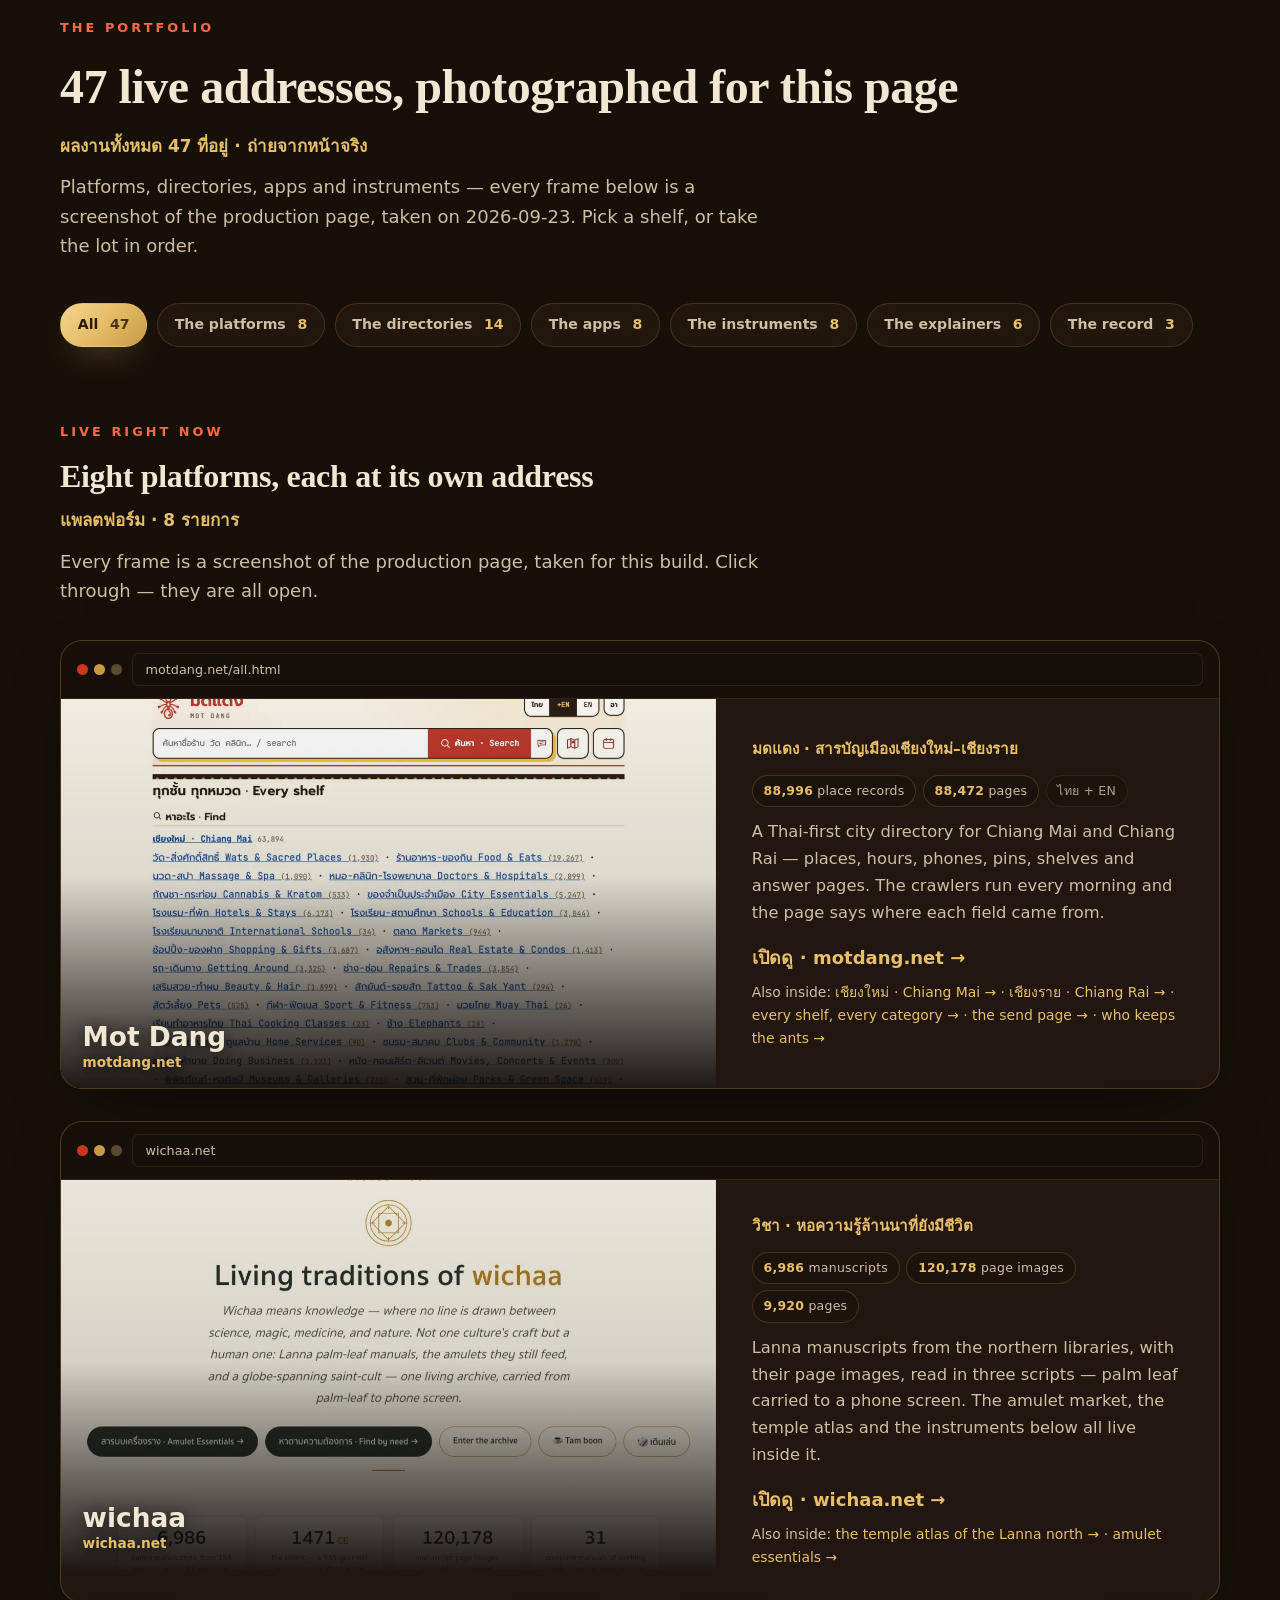
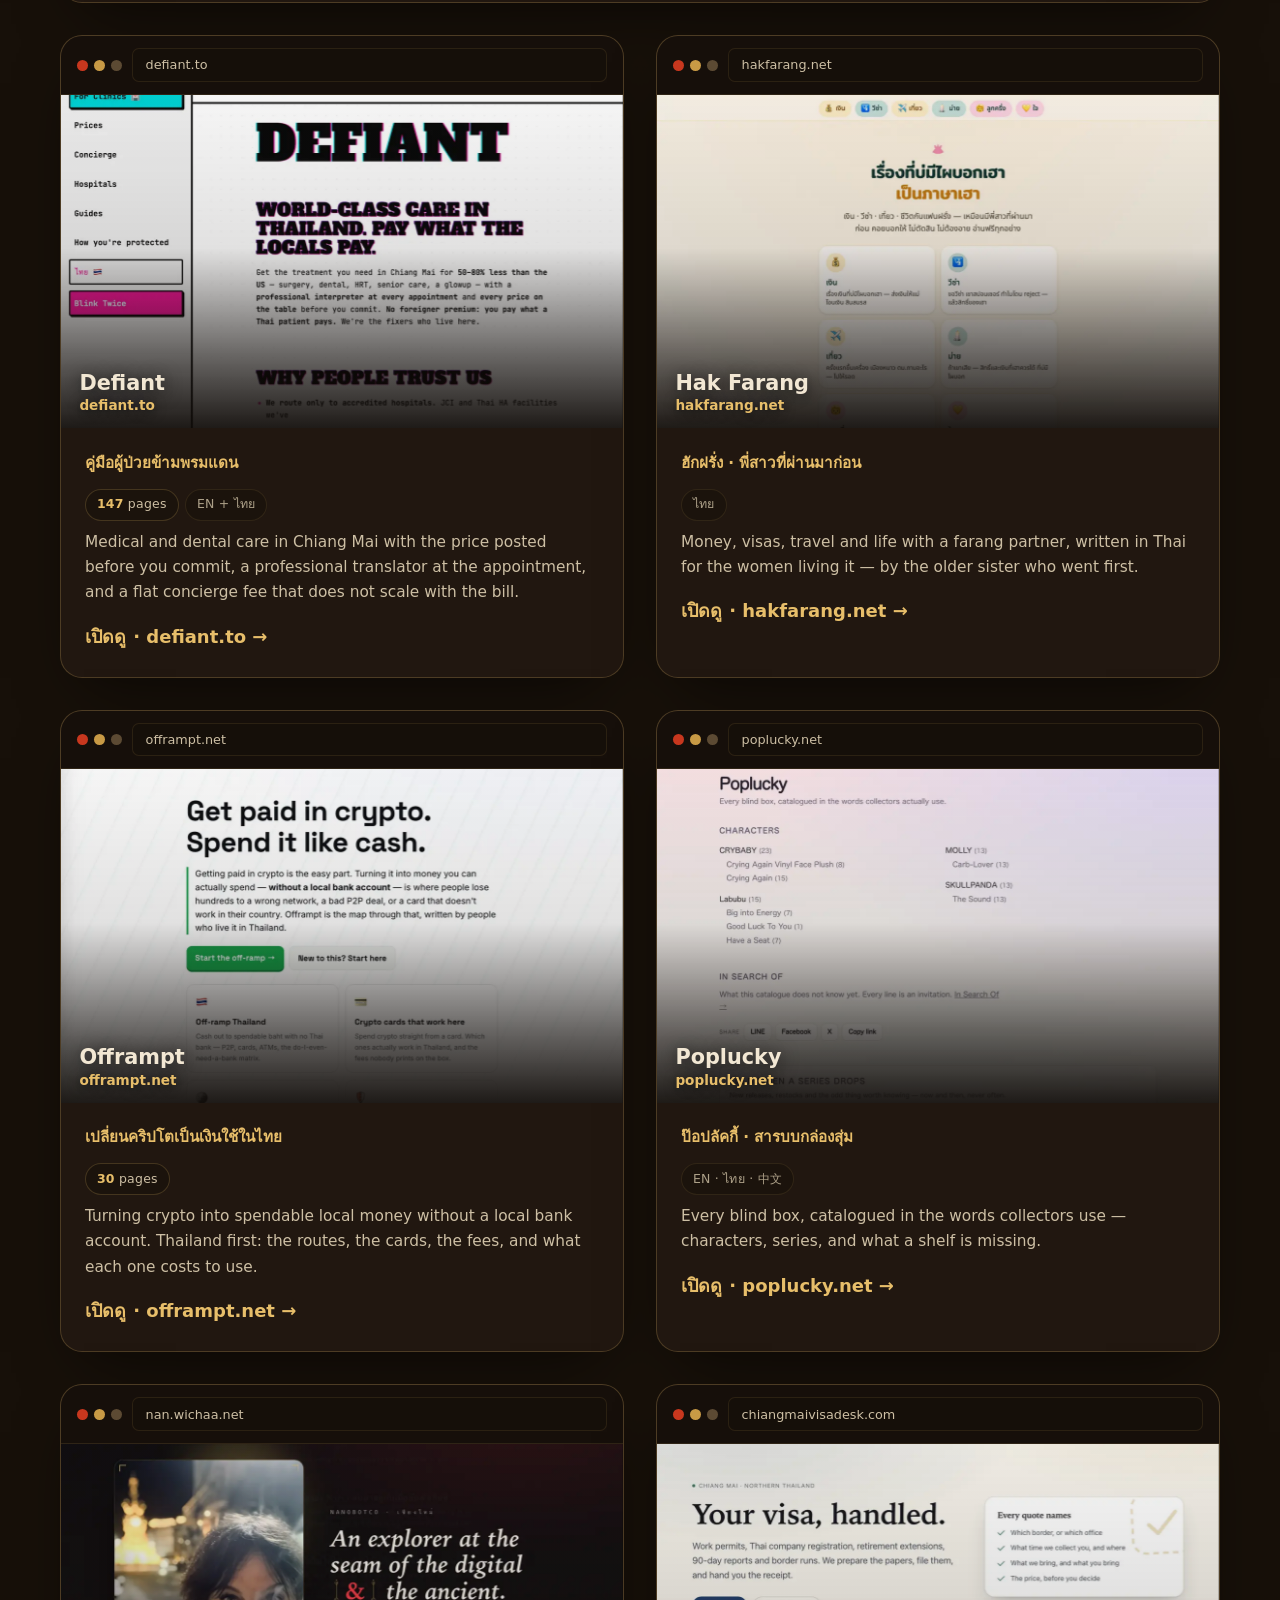
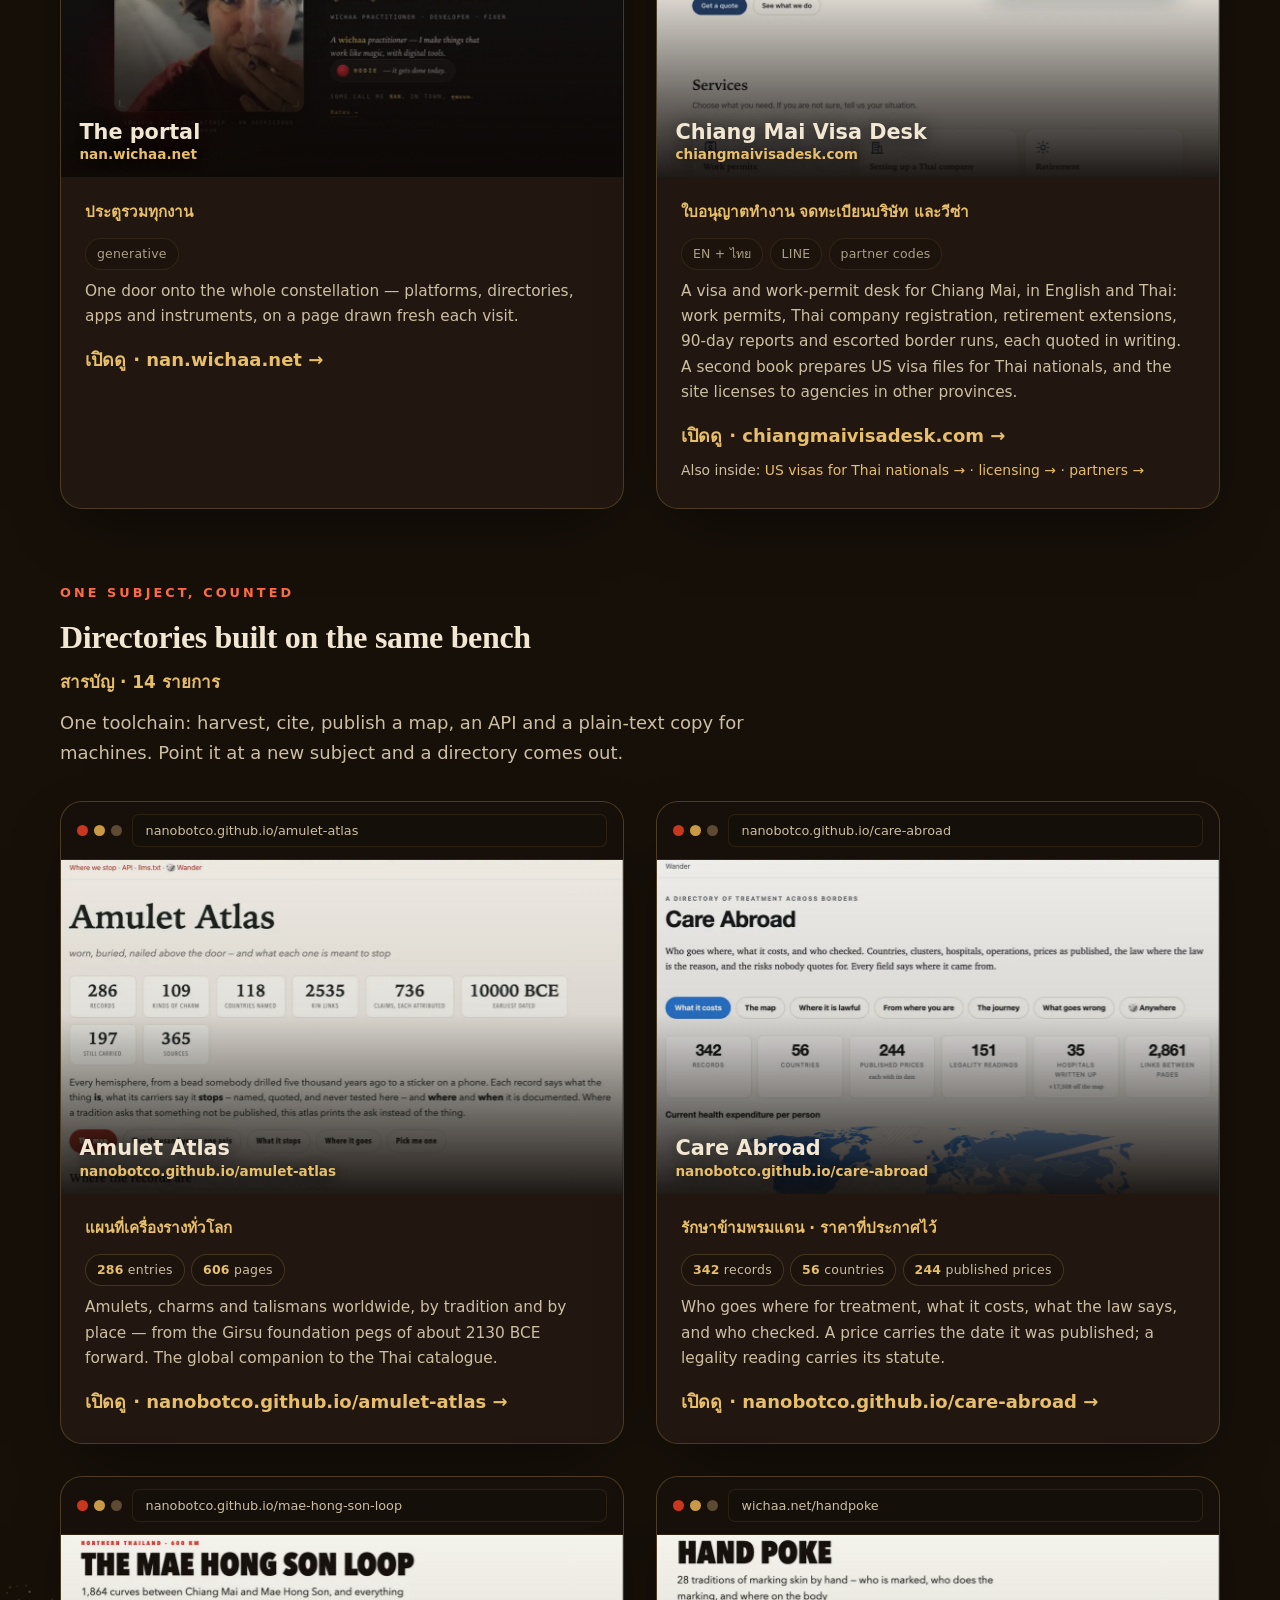
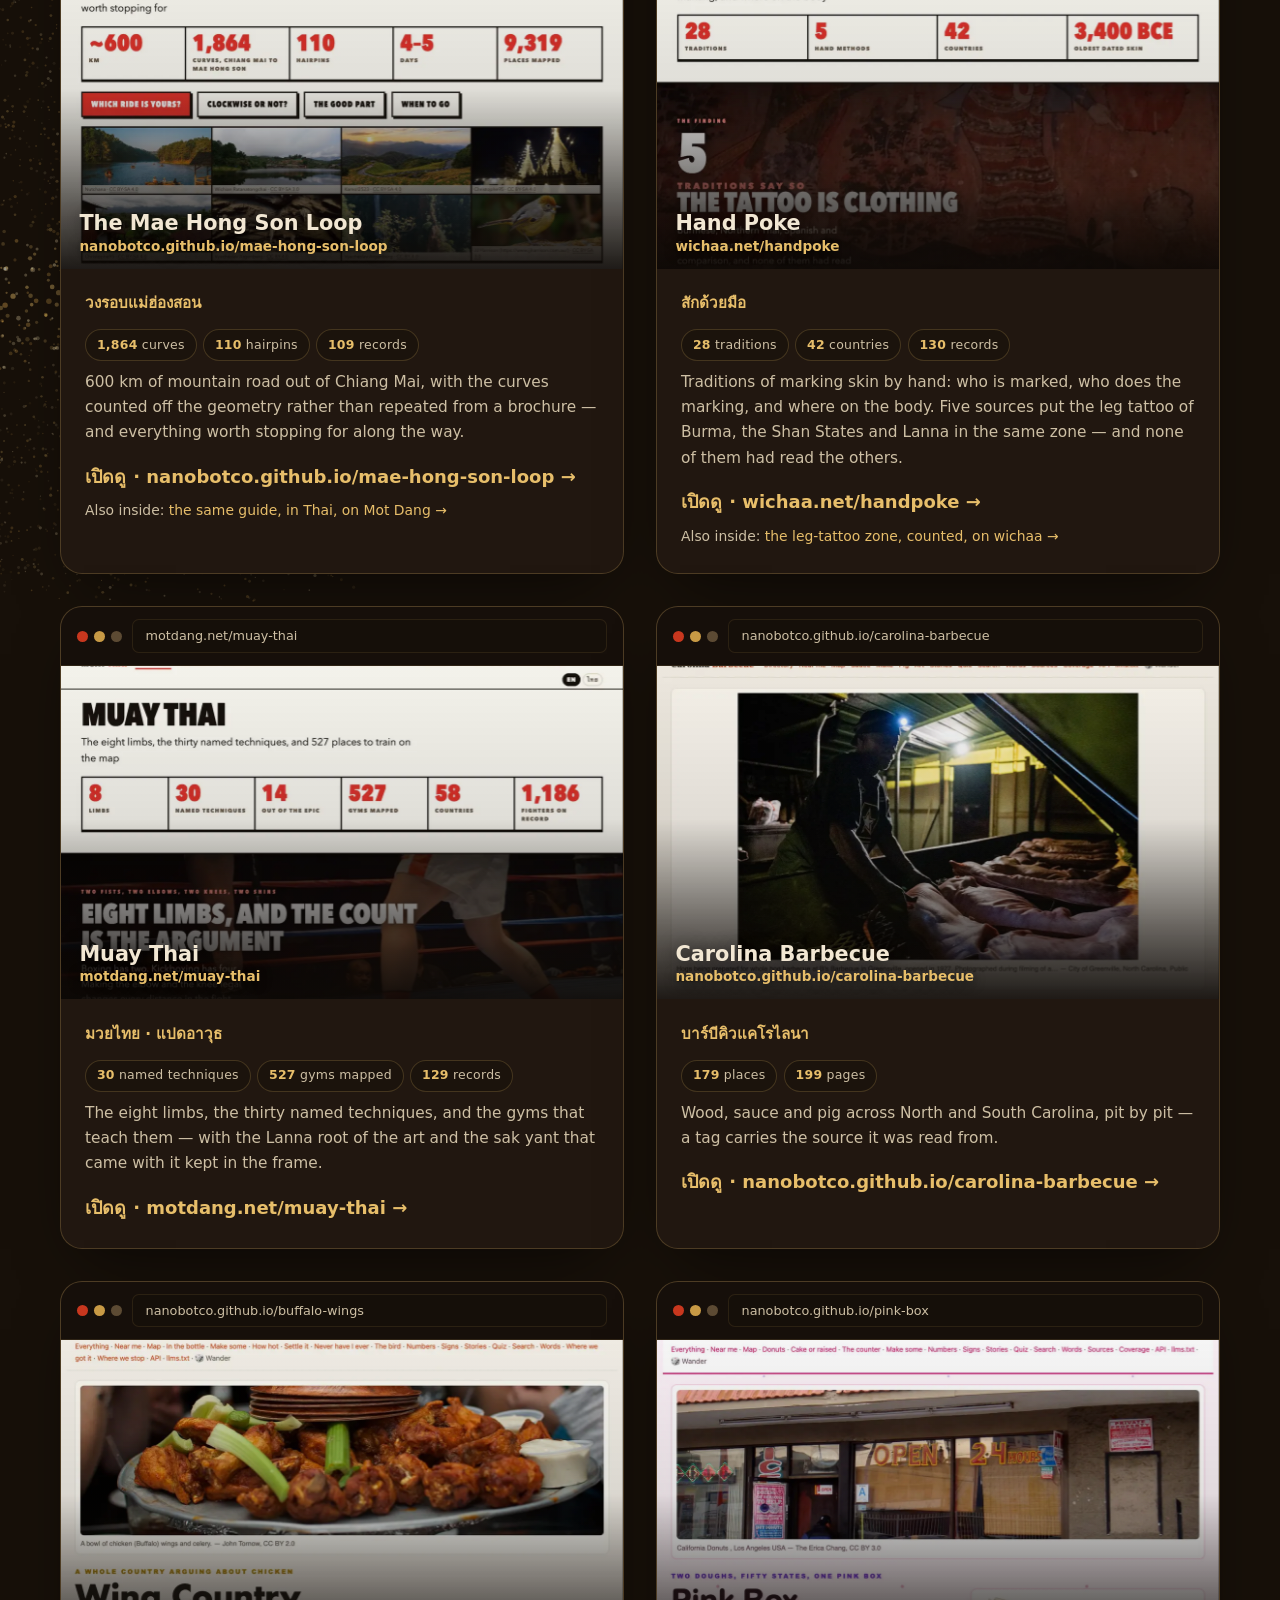
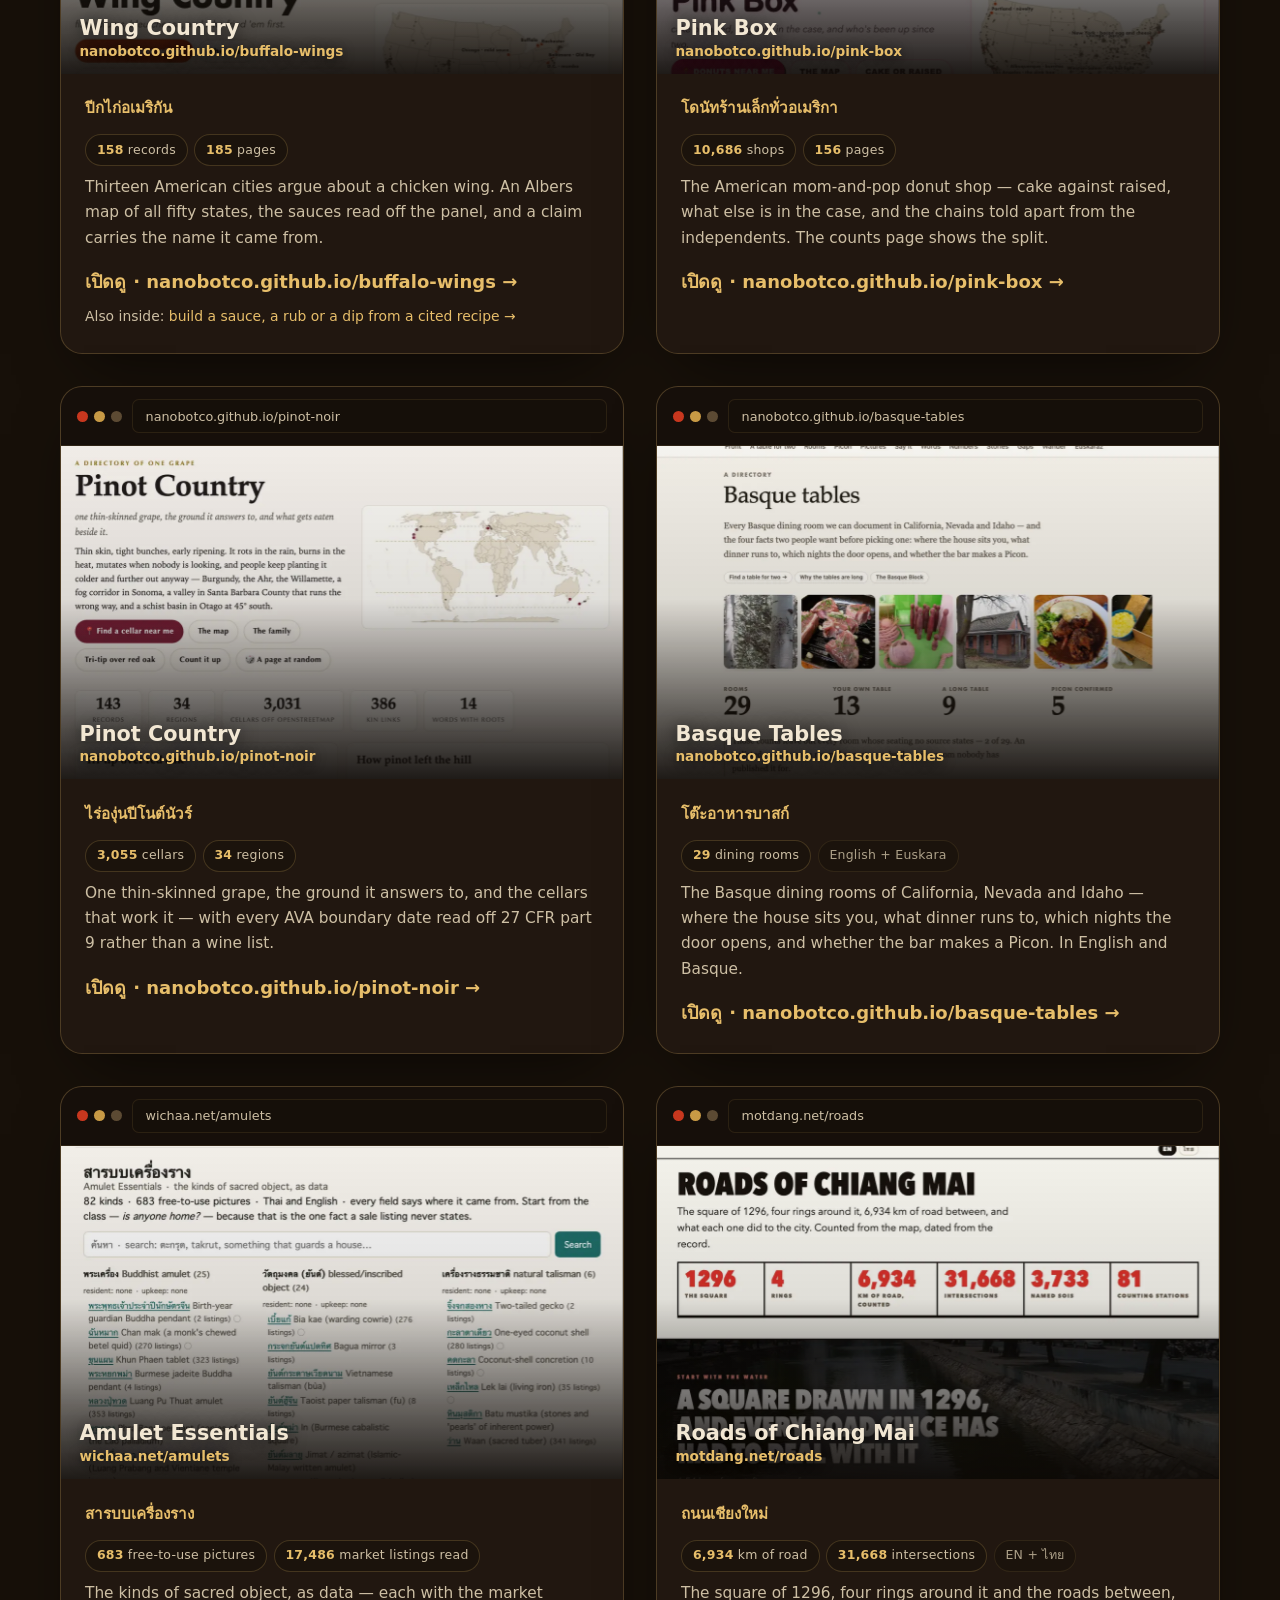
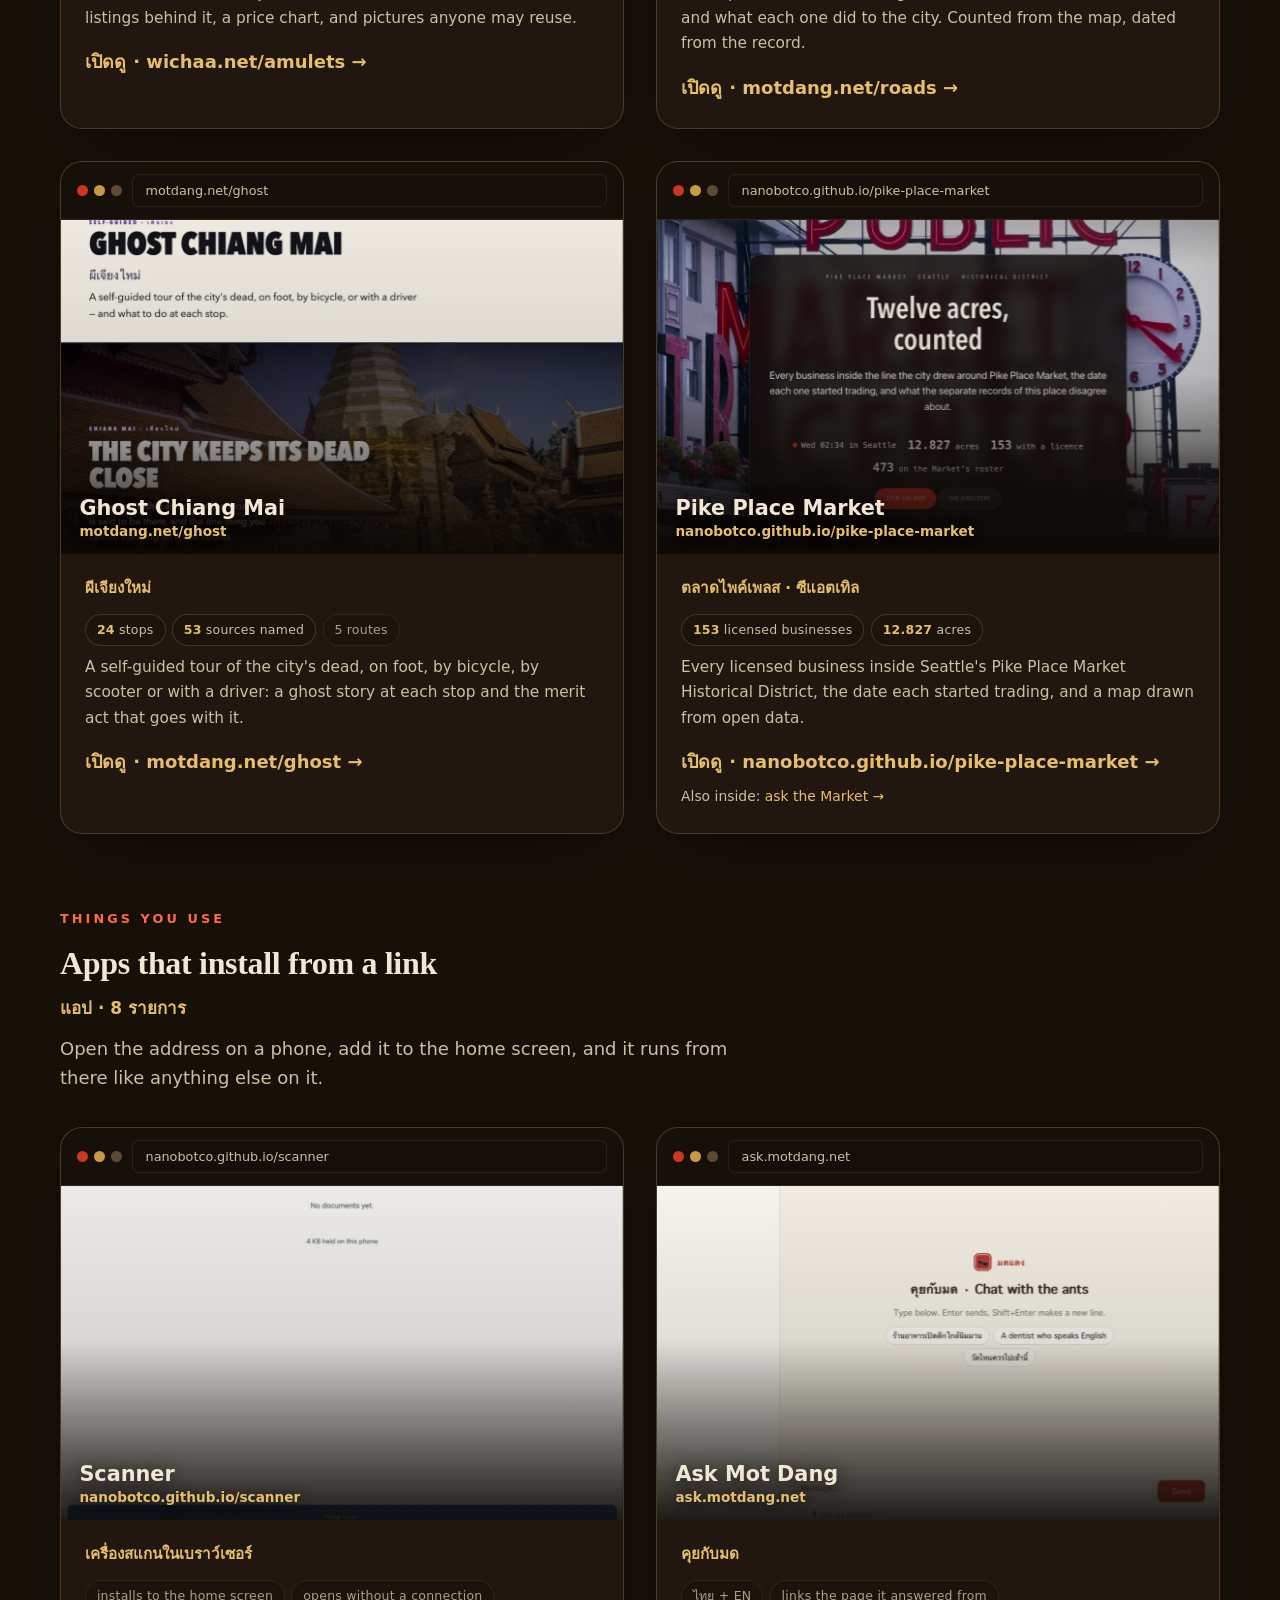
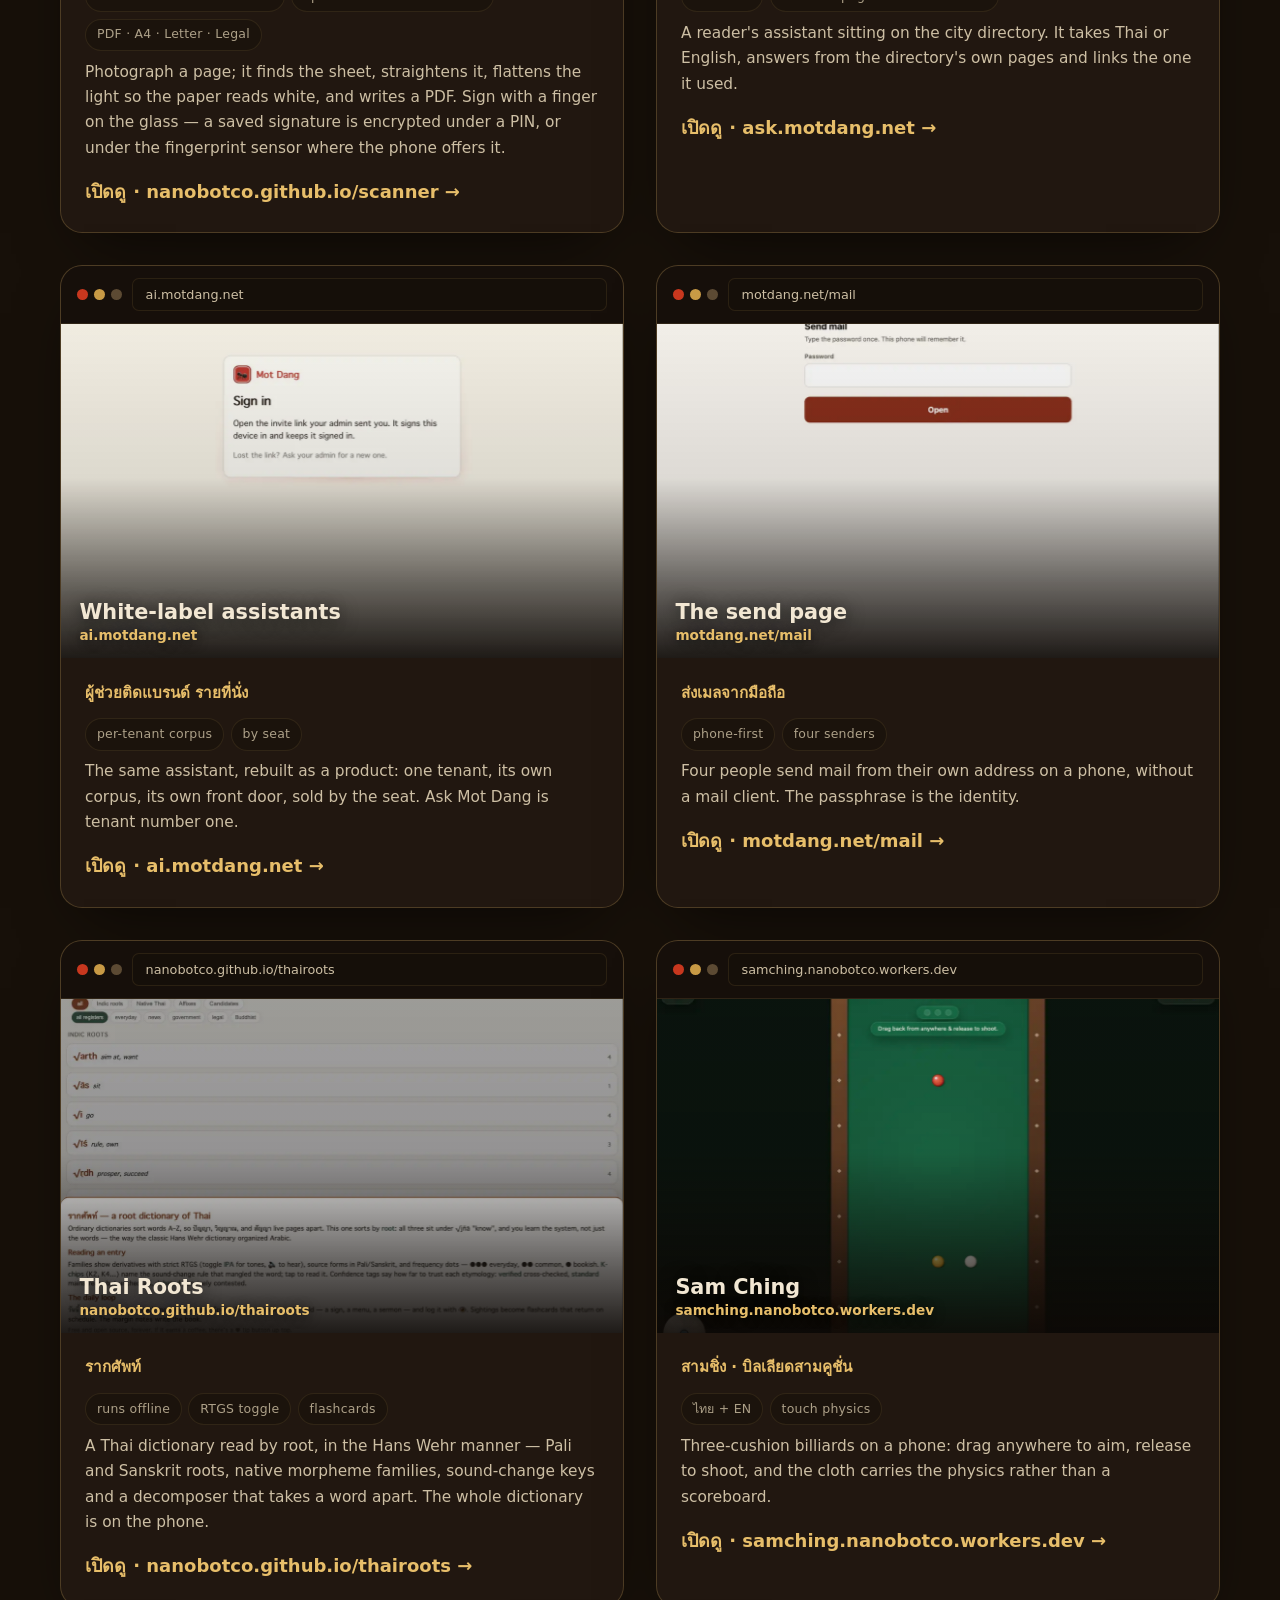
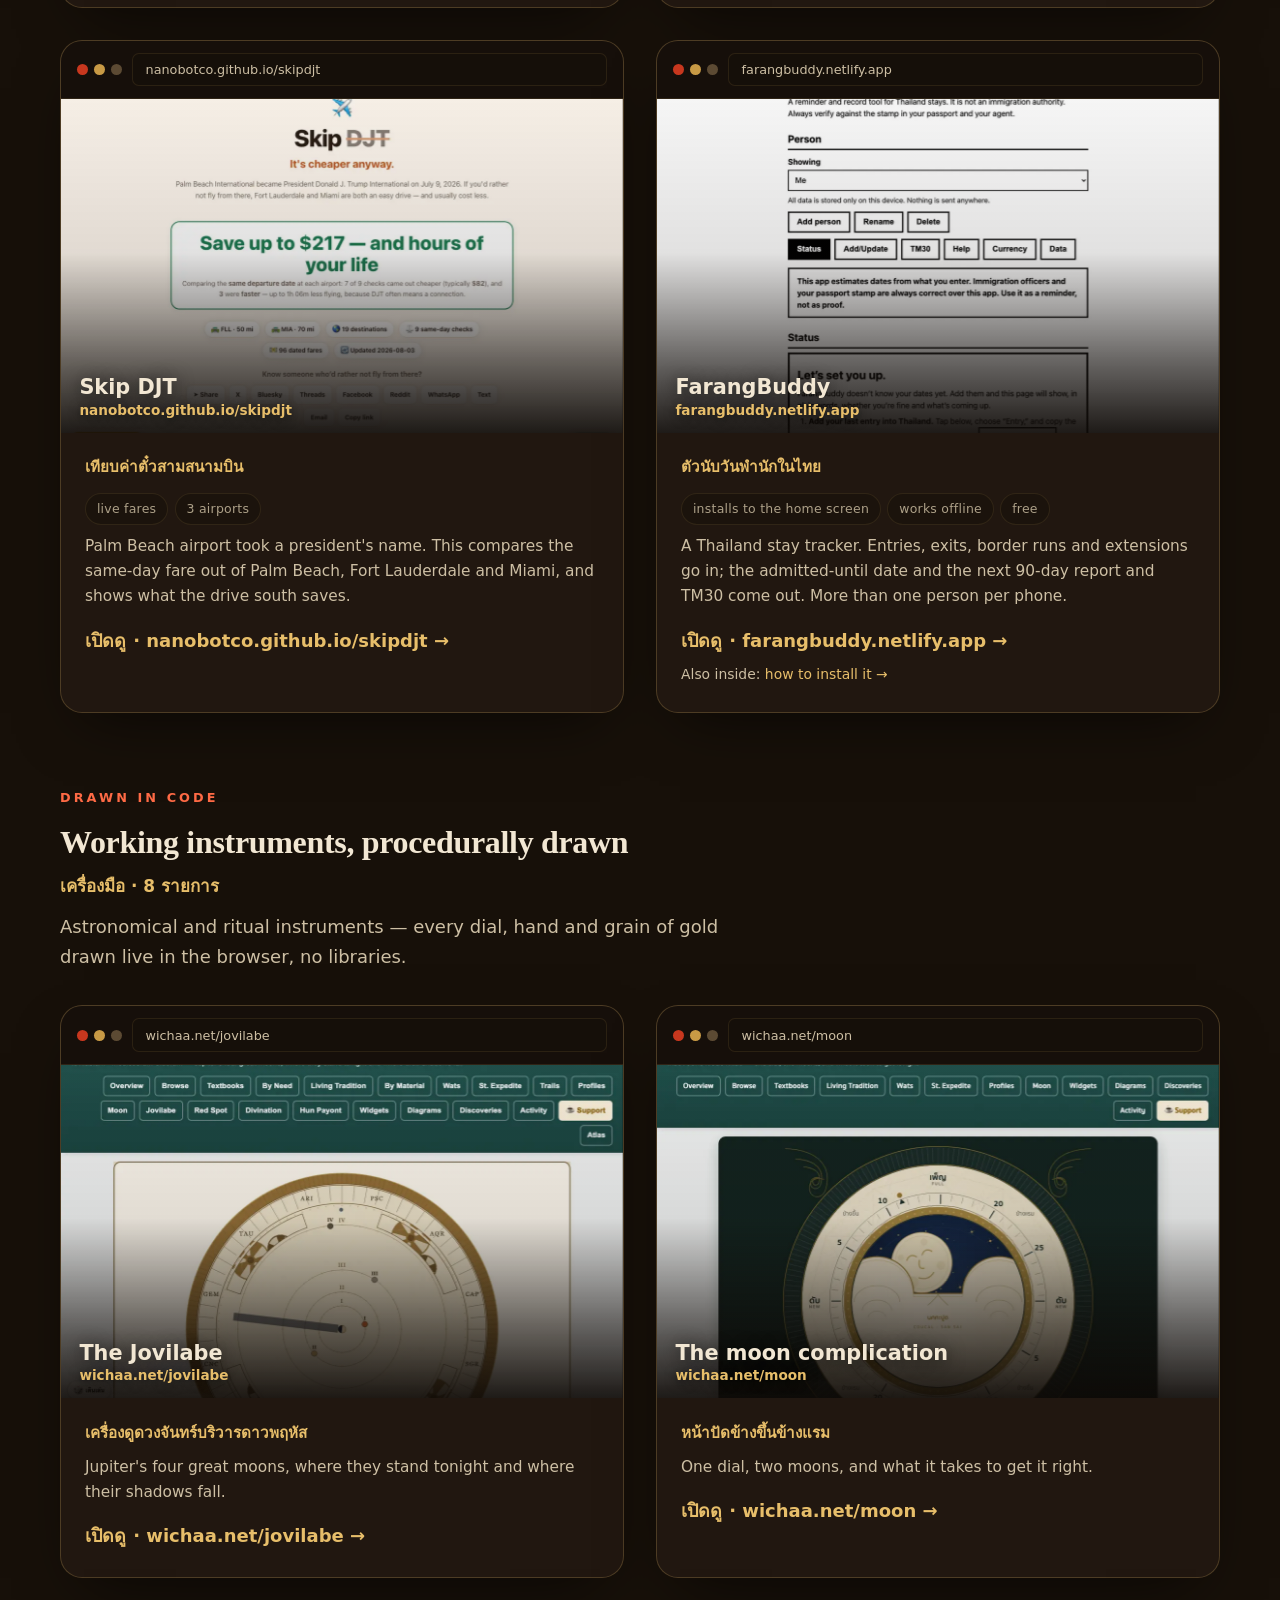
==== commit ed130dc2: "GitHub: hongdam.net/github, profiles in 24 hours, priced by Shoup Three kinds (profile ฿3,000, profi" ====
--- a/docs/index.html
+++ b/docs/index.html
@@ -460,6 +460,7 @@
   <a class="link" href="/portfolio/"><b lang="th">ผลงาน</b> · Portfolio</a>
   <a class="link" href="#workshop"><b lang="th">โรงงาน</b> · Workshop</a>
   <a class="link" href="/tasks"><b lang="th">งาน</b> · Tasks</a>
+  <a class="link" href="/github/"><b lang="th">GitHub</b> · GitHub</a>
   <a class="link" href="/translation/"><b lang="th">แปล</b> · Translation</a>
   <a class="link" href="/own/"><b lang="th">ของคุณเอง</b> · Own</a>
   <a class="link" href="#visit"><b lang="th">เยี่ยม</b> · Visit</a>
